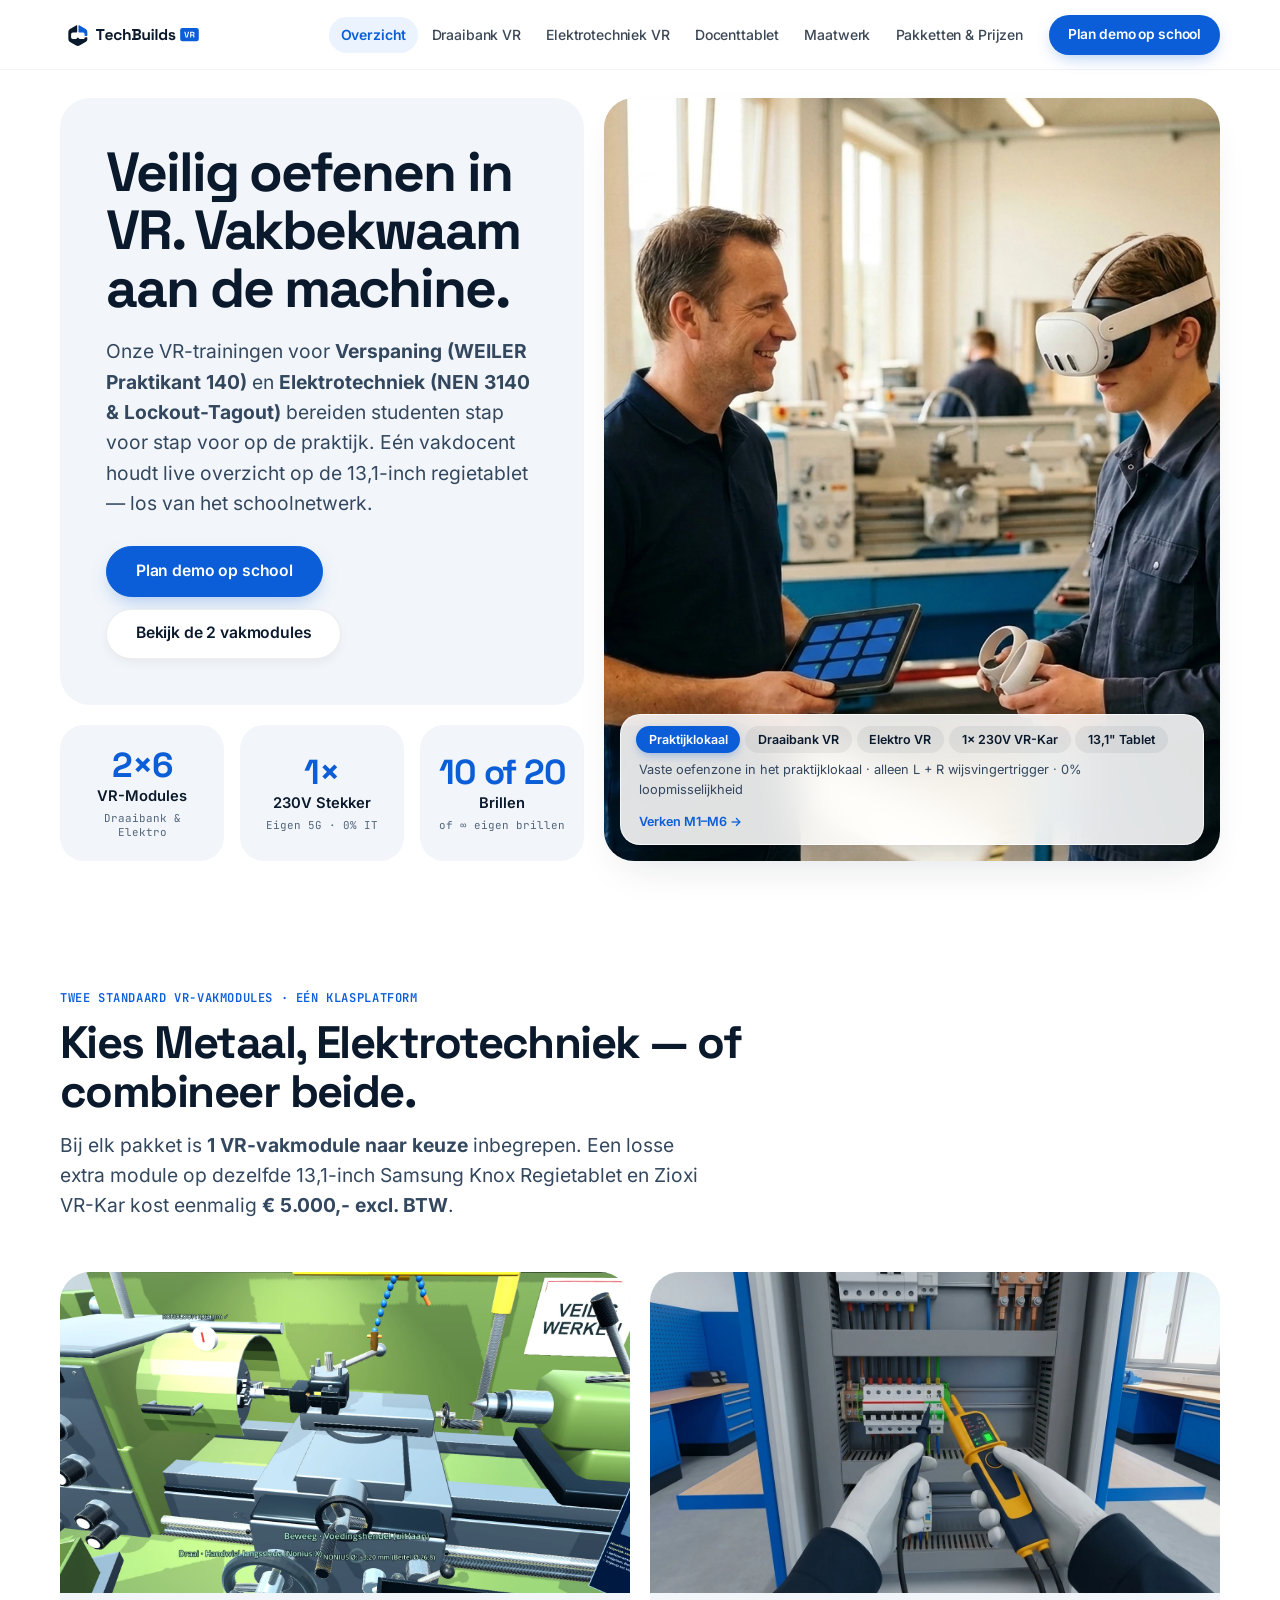
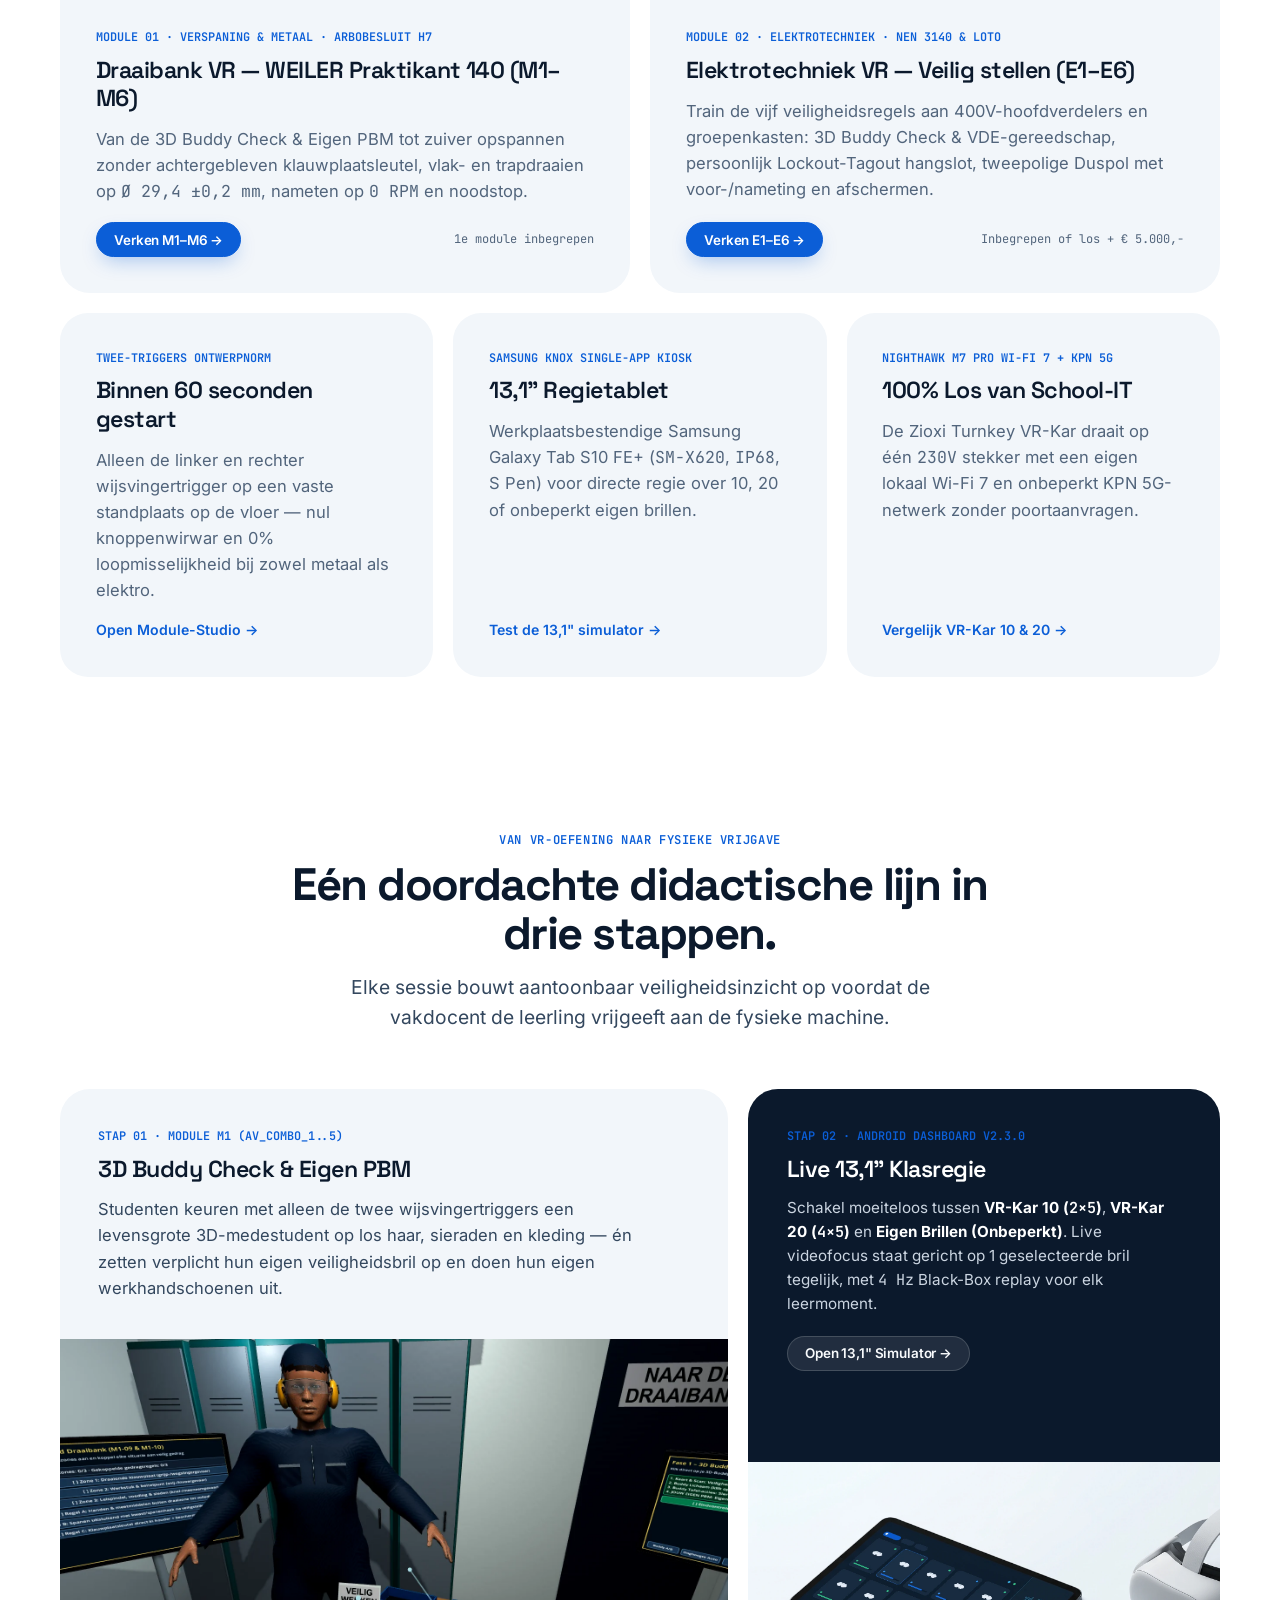
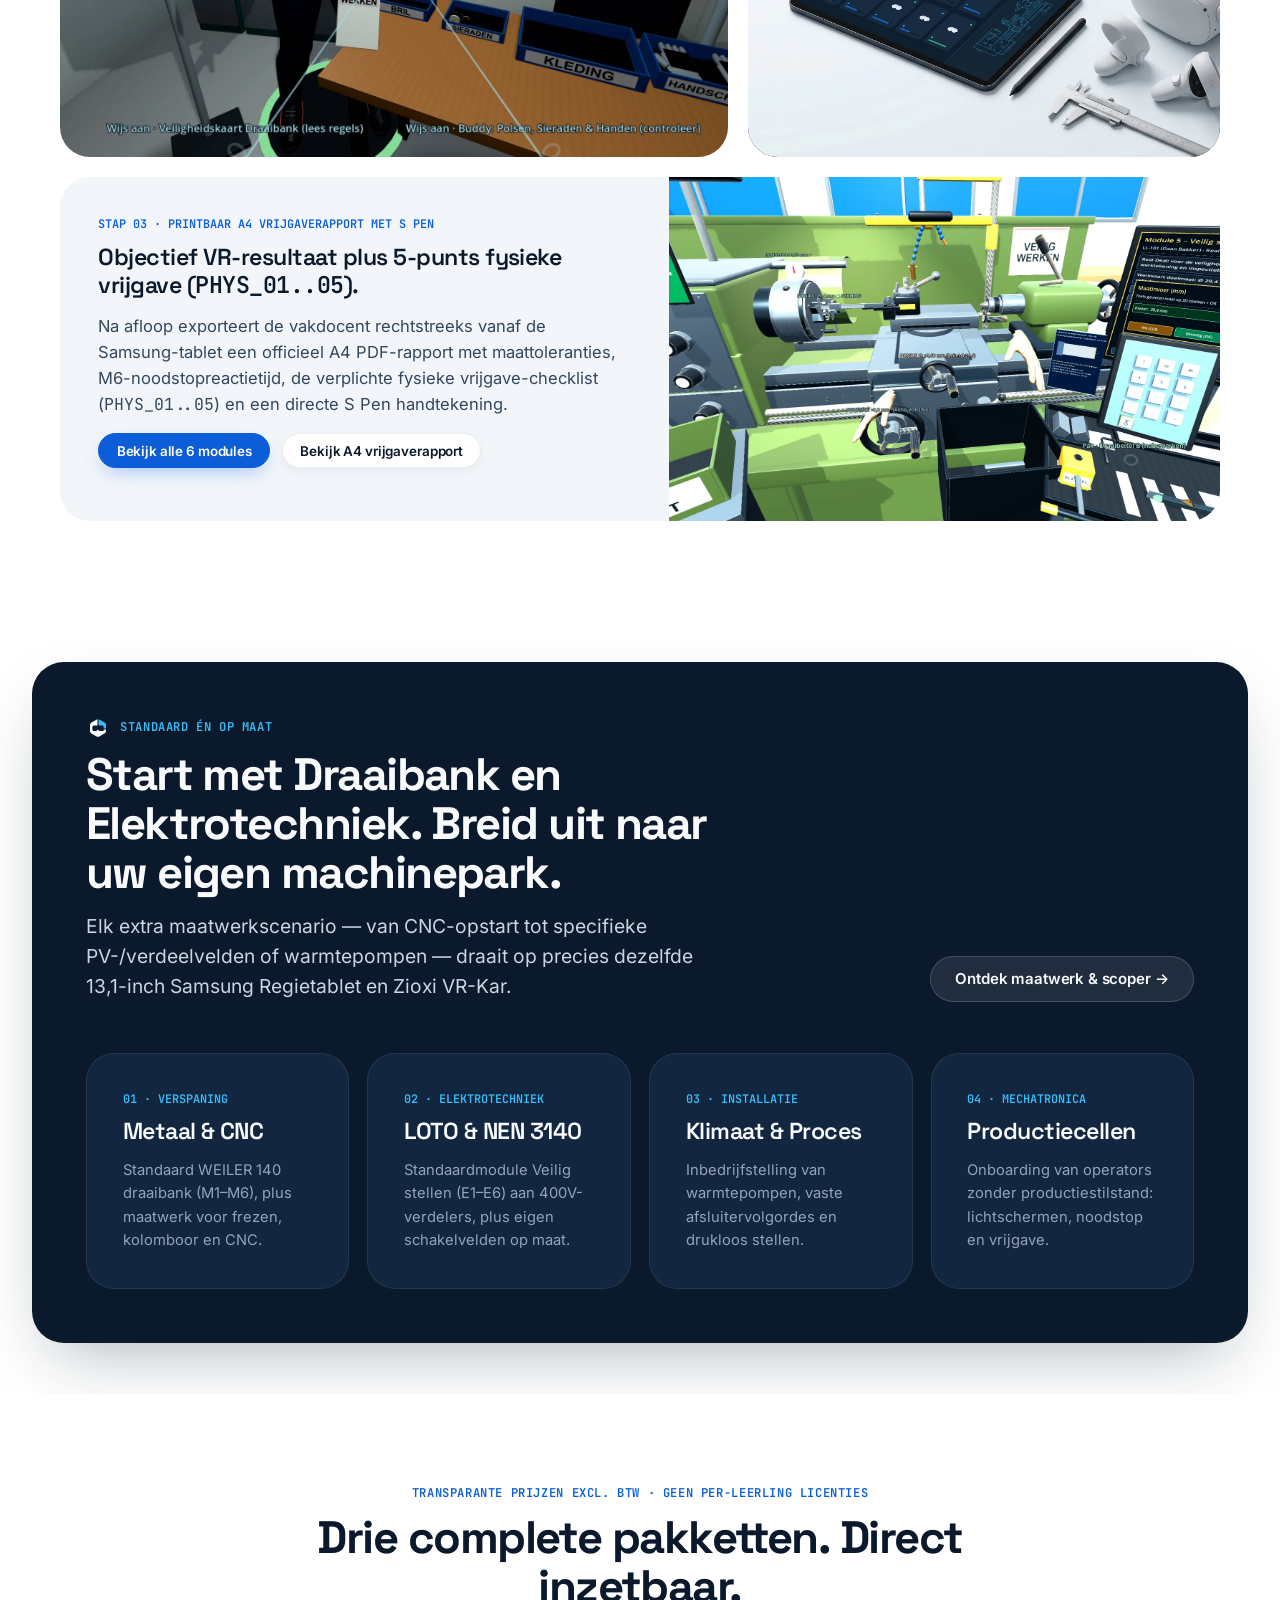
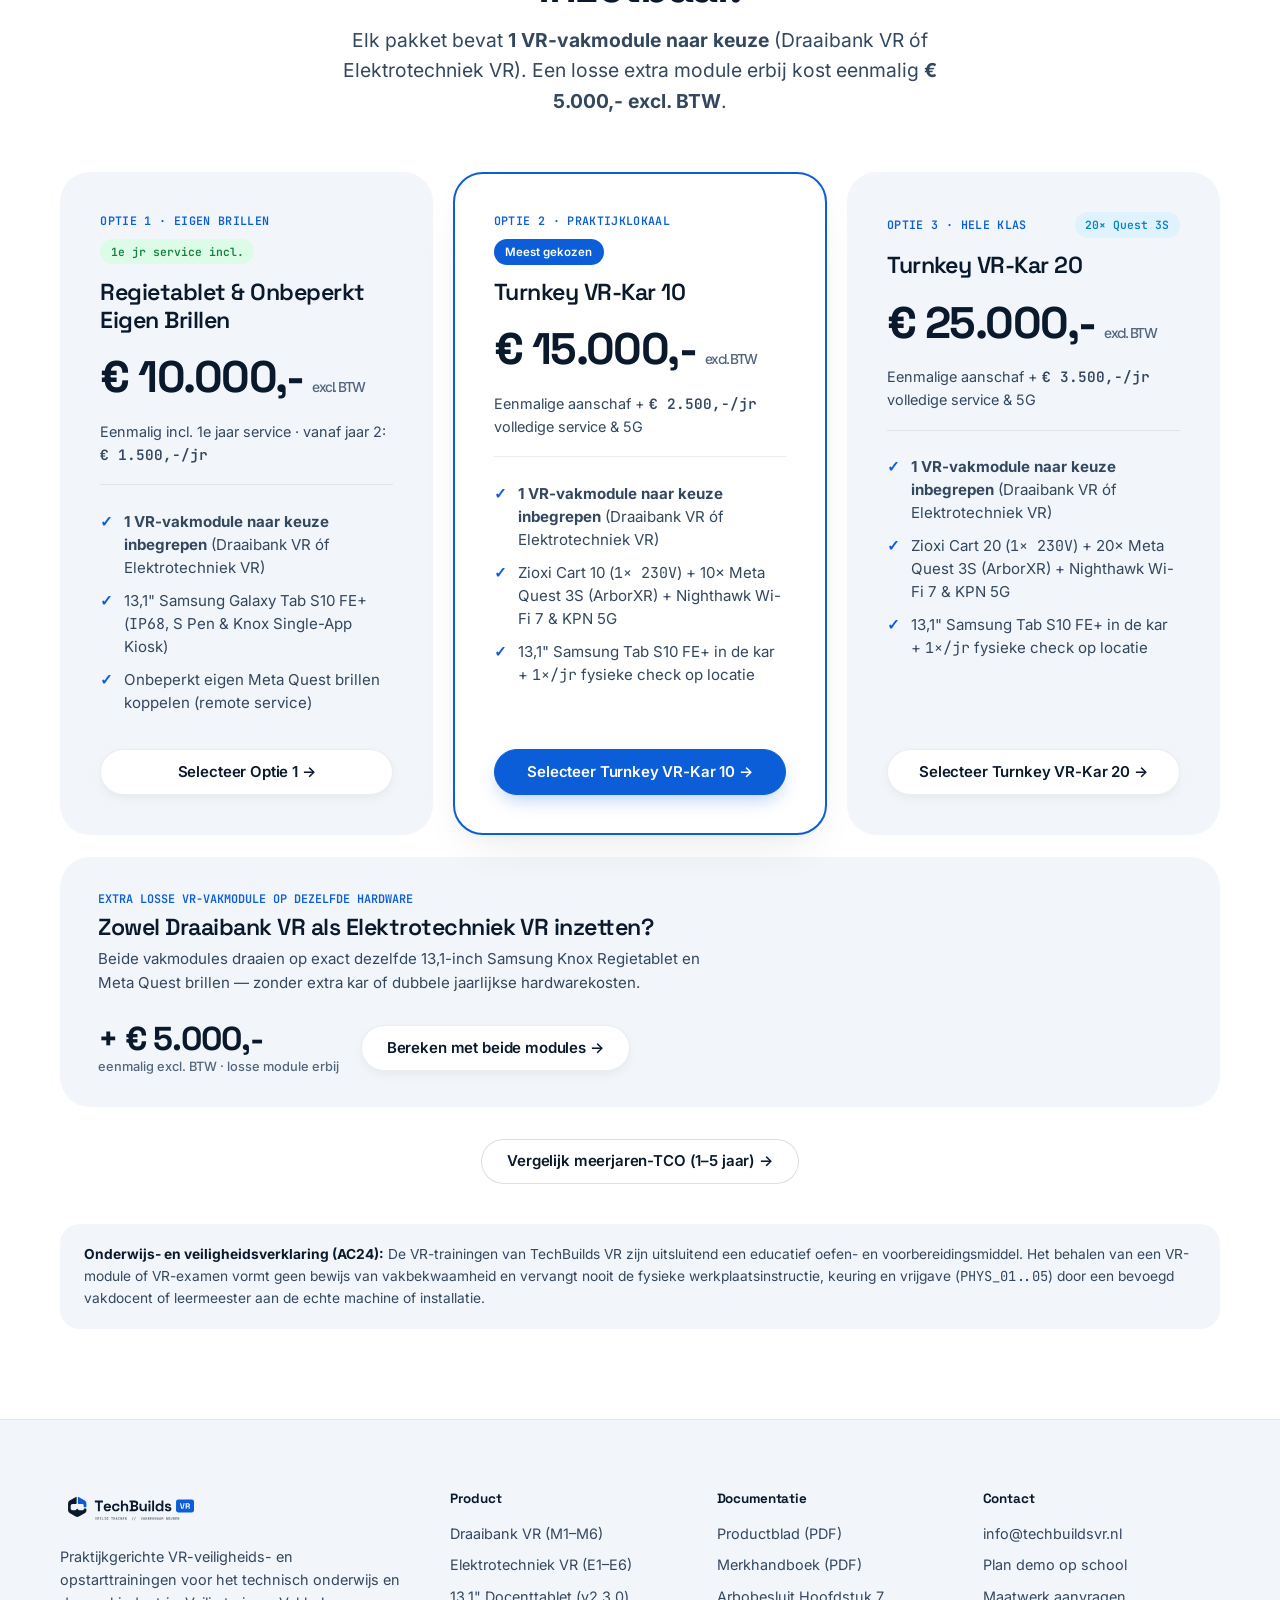
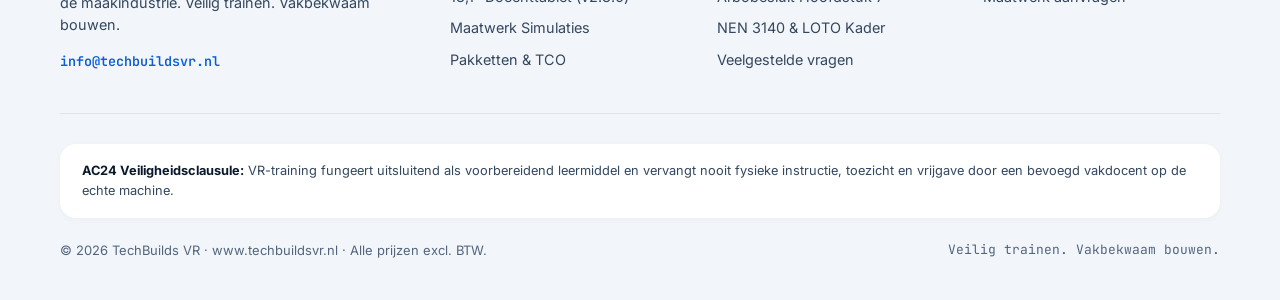
==== index.html @ 4b09a8a4 "Update website naar v2.2: Elektrotechniek VR module (E1-E6) & losse module + € 5.000" ====
<!DOCTYPE html>
<html lang="nl">
<head>
  <meta charset="UTF-8" />
  <meta name="viewport" content="width=device-width, initial-scale=1.0" />
  <title>TechBuilds VR — Veilig trainen. Vakbekwaam bouwen. | VR-Veiligheidstraining &amp; 13,1&quot; Regietablet</title>
  <meta name="description" content="Veilig oefenen in VR. Vakbekwaam aan de machine en de schakelkast. TechBuilds VR levert Draaibank VR (WEILER M1–M6) en Elektrotechniek VR (NEN 3140 &amp; LOTO E1–E6) met 13,1-inch Samsung Knox Regietablet en 5G Zioxi VR-Karren." />
  <meta property="og:title" content="TechBuilds VR — Veilig oefenen in VR. Vakbekwaam aan de machine." />
  <meta property="og:description" content="Draaibank VR (M1–M6) en Elektrotechniek VR (NEN 3140 · E1–E6), live klasregie op een 13,1-inch Samsung Knox tablet en Turnkey 5G Zioxi VR-Karren vanaf € 10.000 excl. BTW." />
  <meta property="og:image" content="assets/img/logo/OpenGraph_Social_Preview_1200x630.png" />
  <meta property="og:type" content="website" />
  <link rel="icon" type="image/svg+xml" href="assets/img/logo/favicon.svg" />
  <link rel="icon" type="image/png" sizes="32x32" href="assets/img/logo/favicon-32x32.png" />
  <link rel="apple-touch-icon" href="assets/img/logo/apple-touch-icon.png" />
  <link rel="stylesheet" href="assets/css/styles.css" />
</head>
<body class="has-mobile-bar">
  <a href="#hoofdinhoud" class="skip-link" id="skipToMain">Direct naar hoofdinhoud</a>

  <!-- Luchtige Witte Sticky Frosted Header (70px · Officieel TechBuilds VR Logo) -->
  <header class="site-header" id="siteHeader">
    <div class="container nav-inner">
      <a href="index.html" class="brand-logo" id="navBrandLogo" aria-label="TechBuilds VR Startpagina">
        <img src="assets/img/logo/TechBuildsVR_Logo_Primary_LightBG.svg" alt="TechBuilds VR" width="145" height="39" />
      </a>

      <div class="nav-right-group">
        <nav class="nav-center" aria-label="Hoofdmenu">
          <ul class="nav-links">
            <li><a href="index.html" class="nav-link" aria-current="page" id="navLinkHome">Overzicht</a></li>
            <li><a href="training-draaibank.html" class="nav-link" id="navLinkTraining">Draaibank VR</a></li>
            <li><a href="training-elektrotechniek.html" class="nav-link" id="navLinkElektro">Elektrotechniek VR</a></li>
            <li><a href="docentapp-tablet.html" class="nav-link" id="navLinkTablet">Docenttablet</a></li>
            <li><a href="maatwerk.html" class="nav-link" id="navLinkMaatwerk">Maatwerk</a></li>
            <li><a href="prijzen-contact.html" class="nav-link" id="navLinkPrijzen">Pakketten &amp; Prijzen</a></li>
          </ul>
        </nav>

        <div class="nav-actions nav-actions-desktop">
          <a href="prijzen-contact.html?onderwerp=demo#aanvraag" class="nav-cta-pill" id="navCtaDemo">Plan demo op school</a>
        </div>

        <button type="button" class="mobile-menu-btn" id="mobileMenuBtn" aria-expanded="false" aria-controls="mobileDrawer" aria-label="Menu openen">
          <svg width="20" height="20" viewBox="0 0 24 24" fill="none" stroke="currentColor" stroke-width="2" aria-hidden="true">
            <path d="M4 8h16M4 16h16" stroke-linecap="round"/>
          </svg>
        </button>
      </div>
    </div>

    <div class="scroll-progress-track" aria-hidden="true">
      <div class="scroll-progress-bar" id="scrollProgressBar"></div>
    </div>

    <div class="mobile-drawer" id="mobileDrawer">
      <div class="container">
        <ul class="mobile-drawer-list">
          <li><a href="index.html" aria-current="page" id="mobLinkHome">Overzicht</a></li>
          <li><a href="training-draaibank.html" id="mobLinkTraining">Draaibank VR (M1–M6)</a></li>
          <li><a href="training-elektrotechniek.html" id="mobLinkElektro">Elektrotechniek VR (E1–E6)</a></li>
          <li><a href="docentapp-tablet.html" id="mobLinkTablet">13,1&quot; Docenttablet</a></li>
          <li><a href="maatwerk.html" id="mobLinkMaatwerk">Maatwerk</a></li>
          <li><a href="prijzen-contact.html" id="mobLinkPrijzen">Pakketten &amp; Prijzen</a></li>
        </ul>
        <a href="prijzen-contact.html?onderwerp=demo#aanvraag" class="btn btn-primary" id="mobCtaDemo" style="width:100%;">Plan demo op school</a>
      </div>
    </div>
  </header>

  <main id="hoofdinhoud">
    <!-- VISUAL 5 — Asymmetrische 2-Koloms Bento-Tegel Hero (Exact uitgelijnd & interactief) -->
    <section class="hero-bento" aria-label="Introductie TechBuilds VR">
      <div class="container hero-bento-grid">
        <!-- Linker kolom: Grote Tekst-Tegel + Rij van 3 Gelijke Kerncijfer-Tegels -->
        <div class="hero-bento-left">
          <div class="bento-statement-tile">
            <h1 class="h1-bento">Veilig oefenen in VR. Vakbekwaam aan de machine.</h1>
            <p class="lead">
              Onze VR-trainingen voor <strong>Verspaning (WEILER Praktikant 140)</strong> en <strong>Elektrotechniek (NEN 3140 &amp; Lockout-Tagout)</strong> bereiden studenten stap voor stap voor op de praktijk. Eén vakdocent houdt live overzicht op de 13,1-inch regietablet — los van het schoolnetwerk.
            </p>
            <div class="btn-group">
              <a href="prijzen-contact.html?onderwerp=demo#aanvraag" class="btn btn-primary btn-lg" id="heroBtnDemo">Plan demo op school</a>
              <a href="#vakmodules" class="btn btn-white btn-lg" id="heroBtnPackages">Bekijk de 2 vakmodules</a>
            </div>
          </div>

          <div class="hero-metrics-row" role="group" aria-label="Klikbare kerncijfers">
            <button type="button" class="bento-metric-tile" data-hero-scene="elektro" aria-pressed="false" id="heroTileModules">
              <span class="metric-num">2×6</span>
              <span class="metric-label">VR-Modules</span>
              <span class="metric-sub">Draaibank &amp; Elektro</span>
            </button>

            <button type="button" class="bento-metric-tile" data-hero-scene="kar" aria-pressed="false" id="heroTileKar">
              <span class="metric-num">1×</span>
              <span class="metric-label">230V Stekker</span>
              <span class="metric-sub">Eigen 5G · 0% IT</span>
            </button>

            <button type="button" class="bento-metric-tile" data-hero-scene="tablet" aria-pressed="false" id="heroTileTablet">
              <span class="metric-num">10 of 20</span>
              <span class="metric-label">Brillen</span>
              <span class="metric-sub">of ∞ eigen brillen</span>
            </button>
          </div>
        </div>

        <!-- Rechter kolom: Grote Afgeronde Praktijkfoto-Tegel + Zwevend Frosted Controlepaneel -->
        <div class="hero-photo-tile">
          <img id="heroStageImg" class="hero-photo-img" src="assets/img/brand/hero_techbuilds_vr_werkplaats.webp" alt="MBO-praktijklokaal waar een student veilig oefent met een Meta Quest 3S bij de draaibank en de vakdocent meekijkt op de 13,1-inch regietablet" width="1376" height="768" />

          <div class="hero-frosted-dock" aria-label="Wissel praktijkweergave">
            <div class="hero-dock-pills" role="tablist">
              <button type="button" class="hero-dock-pill is-active" role="tab" aria-selected="true" data-hero-scene="praktijklokaal" id="heroDockTab0">Praktijklokaal</button>
              <button type="button" class="hero-dock-pill" role="tab" aria-selected="false" data-hero-scene="modules" id="heroDockTab1">Draaibank VR</button>
              <button type="button" class="hero-dock-pill" role="tab" aria-selected="false" data-hero-scene="elektro" id="heroDockTabElektro">Elektro VR</button>
              <button type="button" class="hero-dock-pill" role="tab" aria-selected="false" data-hero-scene="kar" id="heroDockTab2">1× 230V VR-Kar</button>
              <button type="button" class="hero-dock-pill" role="tab" aria-selected="false" data-hero-scene="tablet" id="heroDockTab3">13,1&quot; Tablet</button>
            </div>
            <div class="hero-dock-caption-row">
              <span id="heroSceneCaption">Vaste oefenzone in het praktijklokaal · alleen L + R wijsvingertrigger · 0% loopmisselijkheid</span>
              <a href="training-draaibank.html" class="hero-dock-link" id="heroSceneLink">Verken M1–M6 →</a>
            </div>
          </div>
        </div>
      </div>
    </section>

    <!-- Twee Standaard VR-Vakmodules op Dezelfde 13,1" Regietablet -->
    <section class="section section-tight section-surface" id="vakmodules" aria-label="Twee standaard VR-vakmodules">
      <div class="container">
        <div class="section-intro reveal-item">
          <span class="section-kicker">Twee standaard VR-vakmodules · Eén klasplatform</span>
          <h2 class="h2-section">Kies Metaal, Elektrotechniek — of combineer beide.</h2>
          <p class="lead">
            Bij elk pakket is <strong>1 VR-vakmodule naar keuze</strong> inbegrepen. Een losse extra module op dezelfde 13,1-inch Samsung Knox Regietablet en Zioxi VR-Kar kost eenmalig <strong>€ 5.000,- excl. BTW</strong>.
          </p>
        </div>

        <div class="grid-2" style="margin-bottom:20px;">
          <article class="module-showcase-card reveal-item">
            <div class="module-showcase-media">
              <img src="assets/img/weiler/weiler_03_vr_trapdraaien_werktekening.webp" alt="Draaibank VR op de WEILER Praktikant 140 met gesloten klauwplaatkap en 2D-werktekening" width="1600" height="960" loading="lazy" />
            </div>
            <div class="module-showcase-body">
              <span class="card-step">MODULE 01 · VERSPANING &amp; METAAL · ARBOBESLUIT H7</span>
              <h3 class="h3-card">Draaibank VR — WEILER Praktikant 140 (M1–M6)</h3>
              <p class="muted" style="margin:0;">
                Van de 3D Buddy Check &amp; Eigen PBM tot zuiver opspannen zonder achtergebleven klauwplaatsleutel, vlak- en trapdraaien op <span class="mono">Ø 29,4 ±0,2 mm</span>, nameten op <span class="mono">0 RPM</span> en noodstop.
              </p>
              <div class="module-showcase-footer">
                <a href="training-draaibank.html" class="btn btn-primary btn-sm" id="homeCardDraaibankBtn">Verken M1–M6 →</a>
                <span class="mono muted" style="font-size:0.75rem;">1e module inbegrepen</span>
              </div>
            </div>
          </article>

          <article class="module-showcase-card reveal-item">
            <div class="module-showcase-media">
              <img src="assets/img/elektro/elektro_02_tweepolig_meten.webp" alt="Elektrotechniek VR tweepolig spanningsloosheid aantonen met Duspol op 400V-verdeler" width="1376" height="768" loading="lazy" />
            </div>
            <div class="module-showcase-body">
              <span class="card-step">MODULE 02 · ELEKTROTECHNIEK · NEN 3140 &amp; LOTO</span>
              <h3 class="h3-card">Elektrotechniek VR — Veilig stellen (E1–E6)</h3>
              <p class="muted" style="margin:0;">
                Train de vijf veiligheidsregels aan 400V-hoofdverdelers en groepenkasten: 3D Buddy Check &amp; VDE-gereedschap, persoonlijk Lockout-Tagout hangslot, tweepolige Duspol met voor-/nameting en afschermen.
              </p>
              <div class="module-showcase-footer">
                <a href="training-elektrotechniek.html" class="btn btn-primary btn-sm" id="homeCardElektroBtn">Verken E1–E6 →</a>
                <span class="mono muted" style="font-size:0.75rem;">Inbegrepen of los + € 5.000,-</span>
              </div>
            </div>
          </article>
        </div>

        <div class="grid-3">
          <article class="bento-tile reveal-item">
            <span class="card-step">TWEE-TRIGGERS ONTWERPNORM</span>
            <h3 class="h3-card">Binnen 60 seconden gestart</h3>
            <p class="muted" style="margin:0 0 1rem 0;">
              Alleen de linker en rechter wijsvingertrigger op een vaste standplaats op de vloer — nul knoppenwirwar en 0% loopmisselijkheid bij zowel metaal als elektro.
            </p>
            <a href="training-elektrotechniek.html#module-studio" style="margin-top:auto;font-size:0.88rem;font-weight:600;" id="pillarLinkModules">Open Module-Studio →</a>
          </article>

          <article class="bento-tile reveal-item">
            <span class="card-step">SAMSUNG KNOX SINGLE-APP KIOSK</span>
            <h3 class="h3-card">13,1&quot; Regietablet</h3>
            <p class="muted" style="margin:0 0 1rem 0;">
              Werkplaatsbestendige Samsung Galaxy Tab S10 FE+ (<span class="mono">SM-X620</span>, <span class="mono">IP68</span>, S Pen) voor directe regie over 10, 20 of onbeperkt eigen brillen.
            </p>
            <a href="docentapp-tablet.html" style="margin-top:auto;font-size:0.88rem;font-weight:600;" id="pillarLinkTablet">Test de 13,1&quot; simulator →</a>
          </article>

          <article class="bento-tile reveal-item">
            <span class="card-step">NIGHTHAWK M7 PRO WI-FI 7 + KPN 5G</span>
            <h3 class="h3-card">100% Los van School-IT</h3>
            <p class="muted" style="margin:0 0 1rem 0;">
              De Zioxi Turnkey VR-Kar draait op één <span class="mono">230V</span> stekker met een eigen lokaal Wi-Fi 7 en onbeperkt KPN 5G-netwerk zonder poortaanvragen.
            </p>
            <a href="prijzen-contact.html#pakket-keuze" style="margin-top:auto;font-size:0.88rem;font-weight:600;" id="pillarLinkKar">Vergelijk VR-Kar 10 &amp; 20 →</a>
          </article>
        </div>
      </div>
    </section>

    <!-- Bento Workflow Showcase (Zachte #F2F6FA & #0B192C Tegels op #FFFFFF) -->
    <section class="section section-surface" id="workflow">
      <div class="container">
        <div class="section-intro-center reveal-item">
          <span class="section-kicker">Van VR-oefening naar fysieke vrijgave</span>
          <h2 class="h2-section">Eén doordachte didactische lijn in drie stappen.</h2>
          <p class="lead">
            Elke sessie bouwt aantoonbaar veiligheidsinzicht op voordat de vakdocent de leerling vrijgeeft aan de fysieke machine.
          </p>
        </div>

        <div class="bento-workflow">
          <!-- Stap 1 -->
          <article class="bento-card bento-span-7 reveal-item">
            <div class="bento-card-body">
              <span class="card-step">STAP 01 · MODULE M1 (AV_COMBO_1..5)</span>
              <h3 class="h3-card">3D Buddy Check &amp; Eigen PBM</h3>
              <p class="body-copy" style="margin-bottom:0;">
                Studenten keuren met alleen de twee wijsvingertriggers een levensgrote 3D-medestudent op los haar, sieraden en kleding — én zetten verplicht hun eigen veiligheidsbril op en doen hun eigen werkhandschoenen uit.
              </p>
            </div>
            <div class="bento-card-media">
              <img src="assets/img/weiler/weiler_00b_buddy_check_compleet.webp" alt="Module M1 3D Buddy Check & Eigen PBM in VR" width="1600" height="960" loading="lazy" />
            </div>
          </article>

          <!-- Stap 2 -->
          <article class="bento-card bento-card-dark bento-span-5 reveal-item">
            <div class="bento-card-body">
              <span class="card-step">STAP 02 · ANDROID DASHBOARD V2.3.0</span>
              <h3 class="h3-card">Live 13,1&quot; Klasregie</h3>
              <p style="color:#CBD5E1;font-size:0.95rem;margin:0 0 1.2rem 0;">
                Schakel moeiteloos tussen <strong style="color:#FFFFFF;">VR-Kar 10 (<span class="mono">2×5</span>)</strong>, <strong style="color:#FFFFFF;">VR-Kar 20 (<span class="mono">4×5</span>)</strong> en <strong style="color:#FFFFFF;">Eigen Brillen (Onbeperkt)</strong>. Live videofocus staat gericht op 1 geselecteerde bril tegelijk, met <span class="mono">4 Hz</span> Black-Box replay voor elk leermoment.
              </p>
              <a href="docentapp-tablet.html#live-simulator" class="btn btn-dark-pill btn-sm" id="homeBentoBtnSim">Open 13,1&quot; Simulator →</a>
            </div>
            <div class="bento-card-media">
              <img src="assets/img/brand/pakket_regietablet_vr_set.webp" alt="13,1-inch Samsung Galaxy Tab S10 FE+ regietablet met 2×5 klaslokaaldashboard" width="1200" height="896" loading="lazy" />
            </div>
          </article>

          <!-- Stap 3 -->
          <article class="bento-card bento-span-12 reveal-item">
            <div class="bento-wide-split">
              <div class="bento-card-body">
                <span class="card-step">STAP 03 · PRINTBAAR A4 VRIJGAVERAPPORT MET S PEN</span>
                <h3 class="h3-card" style="font-size:clamp(1.35rem,1.15rem+0.65vw,1.72rem);">Objectief VR-resultaat plus 5-punts fysieke vrijgave (<span class="mono">PHYS_01..05</span>).</h3>
                <p class="body-copy">
                  Na afloop exporteert de vakdocent rechtstreeks vanaf de Samsung-tablet een officieel A4 PDF-rapport met maattoleranties, M6-noodstopreactietijd, de verplichte fysieke vrijgave-checklist (<span class="mono">PHYS_01..05</span>) en een directe S Pen handtekening.
                </p>
                <div class="btn-group">
                  <a href="training-draaibank.html#module-studio" class="btn btn-primary btn-sm" id="homeBtnCurriculum">Bekijk alle 6 modules</a>
                  <a href="docentapp-tablet.html?rapport=open#live-simulator" class="btn btn-white btn-sm" id="homeBtnReportPreview">Bekijk A4 vrijgaverapport</a>
                </div>
              </div>
              <div class="bento-card-media" style="height:100%;">
                <img src="assets/img/weiler/weiler_04_vr_schuifmaat_nameten.webp" alt="3D-schuifmaat nameten op 0 RPM in Module M5" width="1600" height="960" loading="lazy" style="height:100%;" />
              </div>
            </div>
          </article>
        </div>
      </div>
    </section>

    <!-- Afgerond Deep Steel Navy (#0B192C) Pro-Tegel Podium: Uitbreidbaar naar Maatwerk -->
    <section class="pro-podium-wrap" aria-label="Maatwerk uitbreidbaarheid">
      <div class="container-wide">
        <div class="pro-podium theme-dark reveal-item">
          <div class="section-header-row">
            <div style="max-width:680px;">
              <div style="display:flex;align-items:center;gap:0.65rem;margin-bottom:0.65rem;">
                <img src="assets/img/logo/TechBuildsVR_Icon_Symbol_DarkBG.svg" alt="" width="24" height="24" aria-hidden="true" />
                <span class="section-kicker" style="margin:0;">Standaard én op maat</span>
              </div>
              <h2 class="h2-section">Start met Draaibank en Elektrotechniek. Breid uit naar uw eigen machinepark.</h2>
              <p class="lead">
                Elk extra maatwerkscenario — van CNC-opstart tot specifieke PV-/verdeelvelden of warmtepompen — draait op precies dezelfde 13,1-inch Samsung Regietablet en Zioxi VR-Kar.
              </p>
            </div>
            <a href="maatwerk.html" class="btn btn-dark-pill" id="homeBtnMaatwerk">Ontdek maatwerk &amp; scoper →</a>
          </div>

          <div class="grid-4">
            <article class="apple-card">
              <span class="card-step">01 · VERSPANING</span>
              <h3 class="h3-card">Metaal &amp; CNC</h3>
              <p style="color:#94A3B8;font-size:0.92rem;margin:0;">Standaard WEILER 140 draaibank (M1–M6), plus maatwerk voor frezen, kolomboor en CNC.</p>
            </article>
            <article class="apple-card">
              <span class="card-step">02 · ELEKTROTECHNIEK</span>
              <h3 class="h3-card">LOTO &amp; NEN 3140</h3>
              <p style="color:#94A3B8;font-size:0.92rem;margin:0;">Standaardmodule Veilig stellen (E1–E6) aan 400V-verdelers, plus eigen schakelvelden op maat.</p>
            </article>
            <article class="apple-card">
              <span class="card-step">03 · INSTALLATIE</span>
              <h3 class="h3-card">Klimaat &amp; Proces</h3>
              <p style="color:#94A3B8;font-size:0.92rem;margin:0;">Inbedrijfstelling van warmtepompen, vaste afsluitervolgordes en drukloos stellen.</p>
            </article>
            <article class="apple-card">
              <span class="card-step">04 · MECHATRONICA</span>
              <h3 class="h3-card">Productiecellen</h3>
              <p style="color:#94A3B8;font-size:0.92rem;margin:0;">Onboarding van operators zonder productiestilstand: lichtschermen, noodstop en vrijgave.</p>
            </article>
          </div>
        </div>
      </div>
    </section>

    <!-- Helder 3-Pakketten Bento-Overzicht (?optie=1|2|3) + Losse Module (€ 5.000,-) + AC24 -->
    <section class="section section-surface" id="pakketten">
      <div class="container">
        <div class="section-intro-center reveal-item">
          <span class="section-kicker">Transparante prijzen excl. BTW · Geen per-leerling licenties</span>
          <h2 class="h2-section">Drie complete pakketten. Direct inzetbaar.</h2>
          <p class="lead">
            Elk pakket bevat <strong>1 VR-vakmodule naar keuze</strong> (Draaibank VR óf Elektrotechniek VR). Een losse extra module erbij kost eenmalig <strong>€ 5.000,- excl. BTW</strong>.
          </p>
        </div>

        <div class="grid-3">
          <!-- Optie 1 -->
          <article class="price-card reveal-item">
            <div class="price-tier-kicker">
              <span class="tier-tag">Optie 1 · Eigen brillen</span>
              <span class="status-badge status-safe">1e jr service incl.</span>
            </div>
            <h3 class="h3-card">Regietablet &amp; Onbeperkt Eigen Brillen</h3>
            <div class="price-figure">€ 10.000,- <span class="price-vat">excl. BTW</span></div>
            <p class="price-annual">Eenmalig incl. 1e jaar service · vanaf jaar 2: <strong class="mono">€ 1.500,-/jr</strong></p>
            <ul class="check-list" style="font-size:0.91rem;">
              <li><strong>1 VR-vakmodule naar keuze inbegrepen</strong> (Draaibank VR óf Elektrotechniek VR)</li>
              <li>13,1&quot; Samsung Galaxy Tab S10 FE+ (<span class="mono">IP68</span>, S Pen &amp; Knox Single-App Kiosk)</li>
              <li>Onbeperkt eigen Meta Quest brillen koppelen (remote service)</li>
            </ul>
            <div style="margin-top:auto;padding-top:1.15rem;">
              <a href="prijzen-contact.html?optie=1#pakketCalculator" class="btn btn-white" id="homePkg1Btn" style="width:100%;">Selecteer Optie 1 →</a>
            </div>
          </article>

          <!-- Optie 2 (Meest gekozen) -->
          <article class="price-card price-card-featured reveal-item">
            <div class="price-tier-kicker">
              <span class="tier-tag">Optie 2 · Praktijklokaal</span>
              <span class="featured-pill">Meest gekozen</span>
            </div>
            <h3 class="h3-card">Turnkey VR-Kar 10</h3>
            <div class="price-figure">€ 15.000,- <span class="price-vat">excl. BTW</span></div>
            <p class="price-annual">Eenmalige aanschaf + <strong class="mono">€ 2.500,-/jr</strong> volledige service &amp; 5G</p>
            <ul class="check-list" style="font-size:0.91rem;">
              <li><strong>1 VR-vakmodule naar keuze inbegrepen</strong> (Draaibank VR óf Elektrotechniek VR)</li>
              <li>Zioxi Cart 10 (<span class="mono">1× 230V</span>) + 10× Meta Quest 3S (ArborXR) + Nighthawk Wi-Fi 7 &amp; KPN 5G</li>
              <li>13,1&quot; Samsung Tab S10 FE+ in de kar + <span class="mono">1×/jr</span> fysieke check op locatie</li>
            </ul>
            <div style="margin-top:auto;padding-top:1.15rem;">
              <a href="prijzen-contact.html?optie=2#pakketCalculator" class="btn btn-primary" id="homePkg2Btn" style="width:100%;">Selecteer Turnkey VR-Kar 10 →</a>
            </div>
          </article>

          <!-- Optie 3 -->
          <article class="price-card reveal-item">
            <div class="price-tier-kicker">
              <span class="tier-tag">Optie 3 · Hele klas</span>
              <span class="status-badge status-info">20× Quest 3S</span>
            </div>
            <h3 class="h3-card">Turnkey VR-Kar 20</h3>
            <div class="price-figure">€ 25.000,- <span class="price-vat">excl. BTW</span></div>
            <p class="price-annual">Eenmalige aanschaf + <strong class="mono">€ 3.500,-/jr</strong> volledige service &amp; 5G</p>
            <ul class="check-list" style="font-size:0.91rem;">
              <li><strong>1 VR-vakmodule naar keuze inbegrepen</strong> (Draaibank VR óf Elektrotechniek VR)</li>
              <li>Zioxi Cart 20 (<span class="mono">1× 230V</span>) + 20× Meta Quest 3S (ArborXR) + Nighthawk Wi-Fi 7 &amp; KPN 5G</li>
              <li>13,1&quot; Samsung Tab S10 FE+ in de kar + <span class="mono">1×/jr</span> fysieke check op locatie</li>
            </ul>
            <div style="margin-top:auto;padding-top:1.15rem;">
              <a href="prijzen-contact.html?optie=3#pakketCalculator" class="btn btn-white" id="homePkg3Btn" style="width:100%;">Selecteer Turnkey VR-Kar 20 →</a>
            </div>
          </article>
        </div>

        <!-- Losse extra module (+ € 5.000,-) Bento Callout -->
        <div class="addon-module-tile reveal-item">
          <div class="addon-module-copy">
            <span class="card-step" style="margin-bottom:0.25rem;">EXTRA LOSSE VR-VAKMODULE OP DEZELFDE HARDWARE</span>
            <h3 class="h3-card" style="margin-bottom:0.25rem;">Zowel Draaibank VR als Elektrotechniek VR inzetten?</h3>
            <p>
              Beide vakmodules draaien op exact dezelfde 13,1-inch Samsung Knox Regietablet en Meta Quest brillen — zonder extra kar of dubbele jaarlijkse hardwarekosten.
            </p>
          </div>
          <div class="addon-module-price-group">
            <div class="addon-module-price">
              + € 5.000,-
              <span>eenmalig excl. BTW · losse module erbij</span>
            </div>
            <a href="prijzen-contact.html?module=beide#pakketCalculator" class="btn btn-white" id="homeBtnComboModules">Bereken met beide modules →</a>
          </div>
        </div>

        <div style="text-align:center;margin:2rem 0 2.5rem;">
          <a href="prijzen-contact.html#pakketCalculator" class="btn btn-outline" id="homeBtnTco">Vergelijk meerjaren-TCO (1–5 jaar) →</a>
        </div>

        <div class="ac24-notice">
          <strong>Onderwijs- en veiligheidsverklaring (AC24):</strong> De VR-trainingen van TechBuilds VR zijn uitsluitend een educatief oefen- en voorbereidingsmiddel. Het behalen van een VR-module of VR-examen vormt geen bewijs van vakbekwaamheid en vervangt nooit de fysieke werkplaatsinstructie, keuring en vrijgave (<span class="mono">PHYS_01..05</span>) door een bevoegd vakdocent of leermeester aan de echte machine of installatie.
        </div>
      </div>
    </section>
  </main>

  <!-- Lichte Blueprint Paper Footer (#F2F6FA) met Officieel TechBuilds VR Tagline-Logo -->
  <footer class="site-footer">
    <div class="container">
      <div class="footer-grid">
        <div>
          <img src="assets/img/logo/TechBuildsVR_Logo_With_Tagline.svg" alt="TechBuilds VR — Veilig trainen. Vakbekwaam bouwen." class="footer-logo" width="140" height="42" />
          <p style="margin:0 0 0.65rem 0;font-size:0.9rem;color:var(--tb-text-secondary);max-width:40ch;">
            Praktijkgerichte VR-veiligheids- en opstarttrainingen voor het technisch onderwijs en de maakindustrie. Veilig trainen. Vakbekwaam bouwen.
          </p>
          <a href="mailto:info@techbuildsvr.nl" class="mono" style="font-size:0.84rem;font-weight:600;color:var(--tb-cobalt);" id="footerMailLink">info@techbuildsvr.nl</a>
        </div>

        <div>
          <h3 class="footer-heading">Product</h3>
          <ul class="footer-links">
            <li><a href="training-draaibank.html">Draaibank VR (M1–M6)</a></li>
            <li><a href="training-elektrotechniek.html">Elektrotechniek VR (E1–E6)</a></li>
            <li><a href="docentapp-tablet.html">13,1&quot; Docenttablet (v2.3.0)</a></li>
            <li><a href="maatwerk.html">Maatwerk Simulaties</a></li>
            <li><a href="prijzen-contact.html">Pakketten &amp; TCO</a></li>
          </ul>
        </div>

        <div>
          <h3 class="footer-heading">Documentatie</h3>
          <ul class="footer-links">
            <li><a href="assets/docs/Productblad_TechBuilds_VR_v1.1.pdf" target="_blank" rel="noopener">Productblad (PDF)</a></li>
            <li><a href="assets/docs/Merkhandboek_TechBuilds_VR_v1.1.pdf" target="_blank" rel="noopener">Merkhandboek (PDF)</a></li>
            <li><a href="training-draaibank.html#arbokader">Arbobesluit Hoofdstuk 7</a></li>
            <li><a href="training-elektrotechniek.html#nenkader">NEN 3140 &amp; LOTO Kader</a></li>
            <li><a href="prijzen-contact.html#faq">Veelgestelde vragen</a></li>
          </ul>
        </div>

        <div>
          <h3 class="footer-heading">Contact</h3>
          <ul class="footer-links">
            <li><a href="mailto:info@techbuildsvr.nl">info@techbuildsvr.nl</a></li>
            <li><a href="prijzen-contact.html?onderwerp=demo#aanvraag">Plan demo op school</a></li>
            <li><a href="prijzen-contact.html?onderwerp=maatwerk#aanvraag">Maatwerk aanvragen</a></li>
          </ul>
        </div>
      </div>

      <div class="footer-ac24">
        <strong>AC24 Veiligheidsclausule:</strong> VR-training fungeert uitsluitend als voorbereidend leermiddel en vervangt nooit fysieke instructie, toezicht en vrijgave door een bevoegd vakdocent op de echte machine.
      </div>

      <div class="footer-bottom">
        <span>© 2026 TechBuilds VR · www.techbuildsvr.nl · Alle prijzen excl. BTW.</span>
        <span class="mono">Veilig trainen. Vakbekwaam bouwen.</span>
      </div>
    </div>
  </footer>

  <!-- Mobiele Duimvriendelijke Snel-CTA (< 900px) -->
  <div class="mobile-sticky-bar no-print" id="mobileStickyBar">
    <div class="mobile-sticky-copy">
      TechBuilds VR
      <span>3 pakketten vanaf € 10.000 excl. BTW</span>
    </div>
    <a href="prijzen-contact.html?onderwerp=demo#aanvraag" class="btn btn-primary btn-sm" id="mobileStickyDemoBtn">Plan demo</a>
  </div>

  <button type="button" class="back-to-top-btn no-print" id="backToTopBtn" aria-label="Terug naar boven">↑</button>

  <script src="assets/js/main.js"></script>
</body>
</html>
---- assets/css/styles.css ----
/**
 * TechBuilds VR — Hoofdstijlblad Website (v2.2 — Visual 5 Bento Tiles × Engineering Blue · Draaibank & Elektrotechniek VR)
 * "Veilig trainen. Vakbekwaam bouwen."
 * 100% Vanilla CSS · Pure Surface (#FFFFFF), Blueprint Paper Tegels (#F2F6FA), Deep Steel Navy (#0B192C) & Cobalt (#0B5ED7)
 */

@import './techbuilds-tokens.css';

*, *::before, *::after {
  box-sizing: border-box;
}

html {
  scroll-behavior: smooth;
  -webkit-text-size-adjust: 100%;
}

body {
  margin: 0;
  font-family: var(--tb-font-body);
  font-size: var(--tb-text-base);
  line-height: 1.58;
  color: var(--tb-text);
  background-color: var(--tb-pure-surface);
  -webkit-font-smoothing: antialiased;
  -moz-osx-font-smoothing: grayscale;
  overflow-x: hidden;
}

@media (max-width: 900px) {
  body.has-mobile-bar {
    padding-bottom: 76px;
  }
}

img, svg, canvas {
  display: block;
  max-width: 100%;
}

img {
  height: auto;
}

a {
  color: var(--tb-cobalt);
  text-decoration: none;
  transition: color var(--tb-duration-fast) var(--tb-ease), opacity var(--tb-duration-fast) var(--tb-ease);
}

a:hover {
  color: var(--tb-cobalt-strong);
}

.theme-dark a {
  color: var(--tb-precision-sky);
}

.theme-dark a:hover {
  color: #7DD3FC;
}

:focus-visible {
  outline: none;
  box-shadow: var(--tb-focus-ring);
  border-radius: 10px;
}

/* Toegankelijke skip-link */
.skip-link {
  position: absolute;
  left: -9999px;
  top: 10px;
  z-index: 1000;
  padding: 0.65rem 1.2rem;
  background: var(--tb-cobalt);
  color: #FFFFFF !important;
  font-size: 0.875rem;
  font-weight: 600;
  border-radius: var(--tb-radius-pill);
}

.skip-link:focus {
  left: 14px;
}

/* Containers & Sectie-architectuur */
.container {
  width: 100%;
  max-width: var(--tb-container-max);
  margin: 0 auto;
  padding: 0 clamp(1.25rem, 3.5vw, 2.5rem);
}

.container-wide {
  width: 100%;
  max-width: var(--tb-container-wide);
  margin: 0 auto;
  padding: 0 clamp(1rem, 3vw, 2rem);
}

.container-narrow {
  width: 100%;
  max-width: 900px;
  margin: 0 auto;
  padding: 0 clamp(1.25rem, 3.5vw, 2.5rem);
}

.section {
  padding: var(--tb-section-py) 0;
}

.section-tight {
  padding: clamp(2.75rem, 5vw, 4.25rem) 0;
}

.section-surface {
  background-color: var(--tb-pure-surface);
}

.section-paper {
  background-color: var(--tb-blueprint-paper);
}

.section-dark {
  background-color: var(--tb-deep-navy);
  color: #F8FAFC;
}

/* Afgerond Deep Steel Navy (#0B192C) Bento Podium op sneeuwwit canvas */
.pro-podium-wrap {
  padding: clamp(2rem, 4vw, 3.5rem) 0;
  background-color: var(--tb-pure-surface);
}

.pro-podium {
  background-color: var(--tb-deep-navy);
  color: #F8FAFC;
  border-radius: var(--tb-radius-podium);
  padding: clamp(2rem, 4.2vw, 3.5rem);
  box-shadow: 0 28px 68px -22px rgba(11, 25, 44, 0.34);
}

/* Visual 5 Luchtige Witte Sticky Frosted Header (70px, officieel TechBuilds VR logo 38-40px) */
.site-header {
  position: sticky;
  top: 0;
  z-index: 200;
  height: var(--tb-nav-height);
  background: rgba(255, 255, 255, 0.88);
  backdrop-filter: saturate(180%) blur(22px);
  -webkit-backdrop-filter: saturate(180%) blur(22px);
  border-bottom: 1px solid rgba(11, 25, 44, 0.05);
  transition: box-shadow var(--tb-duration-fast) var(--tb-ease), border-color var(--tb-duration-fast) var(--tb-ease);
}

.site-header.is-scrolled {
  border-bottom-color: rgba(11, 25, 44, 0.09);
  box-shadow: 0 8px 26px -14px rgba(11, 25, 44, 0.09);
}

.scroll-progress-track {
  position: absolute;
  left: 0;
  right: 0;
  bottom: -1px;
  height: 2px;
  background: transparent;
  pointer-events: none;
  overflow: hidden;
}

.scroll-progress-bar {
  height: 100%;
  width: 0%;
  background: var(--tb-cobalt);
  transition: width 90ms linear;
}

.nav-inner {
  display: flex;
  align-items: center;
  justify-content: space-between;
  height: var(--tb-nav-height);
  gap: var(--tb-space-6);
}

.brand-logo {
  display: inline-flex;
  align-items: center;
  flex-shrink: 0;
}

.brand-logo img {
  height: 39px;
  width: auto;
}

@media (max-width: 480px) {
  .brand-logo img {
    height: 34px;
  }
}

.nav-right-group {
  display: flex;
  align-items: center;
  gap: 0.9rem;
}

.nav-links {
  display: flex;
  align-items: center;
  gap: 0.14rem;
  list-style: none;
  margin: 0;
  padding: 0;
}

.nav-link {
  display: inline-flex;
  align-items: center;
  padding: 0.44rem 0.72rem;
  font-size: 0.875rem;
  font-weight: 500;
  letter-spacing: -0.01em;
  white-space: nowrap;
  color: rgba(11, 25, 44, 0.80);
  border-radius: var(--tb-radius-pill);
  transition: color var(--tb-duration-fast) var(--tb-ease),
              background-color var(--tb-duration-fast) var(--tb-ease);
}

.nav-link:hover {
  color: var(--tb-deep-navy);
  background-color: var(--tb-blueprint-paper);
}

.nav-link[aria-current="page"] {
  color: var(--tb-cobalt);
  font-weight: 600;
  background-color: var(--tb-cobalt-tint);
}

.nav-actions {
  display: flex;
  align-items: center;
  gap: 0.65rem;
}

.nav-cta-pill {
  display: inline-flex;
  align-items: center;
  justify-content: center;
  padding: 0.58rem 1.18rem;
  font-size: 0.86rem;
  font-weight: 600;
  letter-spacing: -0.01em;
  white-space: nowrap;
  color: #FFFFFF !important;
  background-color: var(--tb-cobalt);
  border-radius: var(--tb-radius-pill);
  box-shadow: 0 6px 18px -6px rgba(11, 94, 215, 0.42);
  transition: background-color var(--tb-duration-fast) var(--tb-ease),
              transform var(--tb-duration-fast) var(--tb-ease),
              box-shadow var(--tb-duration-fast) var(--tb-ease);
}

.nav-cta-pill:hover {
  background-color: var(--tb-cobalt-strong);
  color: #FFFFFF !important;
  transform: translateY(-1px);
  box-shadow: 0 10px 22px -6px rgba(11, 94, 215, 0.48);
}

.nav-cta-pill:active {
  transform: scale(0.98);
}

.mobile-menu-btn {
  display: none;
  align-items: center;
  justify-content: center;
  width: 42px;
  height: 42px;
  border: none;
  border-radius: var(--tb-radius-pill);
  background: var(--tb-blueprint-paper);
  color: var(--tb-deep-navy);
  cursor: pointer;
  transition: background-color var(--tb-duration-fast) var(--tb-ease);
}

.mobile-menu-btn:hover {
  background: var(--tb-steel-mist);
}

.mobile-drawer {
  position: fixed;
  top: var(--tb-nav-height);
  left: 0;
  right: 0;
  z-index: 199;
  background: rgba(255, 255, 255, 0.97);
  backdrop-filter: saturate(180%) blur(24px);
  -webkit-backdrop-filter: saturate(180%) blur(24px);
  border-bottom: 1px solid rgba(11, 25, 44, 0.08);
  box-shadow: 0 24px 48px -12px rgba(11, 25, 44, 0.14);
  padding: 1rem 0 1.5rem;
  opacity: 0;
  visibility: hidden;
  transform: translateY(-8px);
  transition: opacity 220ms var(--tb-ease), transform 220ms var(--tb-ease), visibility 220ms;
}

.mobile-drawer.is-open {
  opacity: 1;
  visibility: visible;
  transform: translateY(0);
}

.mobile-drawer-list {
  list-style: none;
  margin: 0 0 1.1rem 0;
  padding: 0;
  display: flex;
  flex-direction: column;
}

.mobile-drawer-list li {
  border-bottom: 1px solid rgba(11, 25, 44, 0.06);
}

.mobile-drawer-list li:last-child {
  border-bottom: none;
}

.mobile-drawer-list a {
  display: flex;
  align-items: center;
  justify-content: space-between;
  padding: 0.9rem 0.25rem;
  font-family: var(--tb-font-display);
  font-size: 1.08rem;
  font-weight: 600;
  letter-spacing: -0.02em;
  color: var(--tb-deep-navy);
}

.mobile-drawer-list a[aria-current="page"] {
  color: var(--tb-cobalt);
}

@media (max-width: 1080px) {
  .nav-center,
  .nav-actions-desktop {
    display: none;
  }
  .mobile-menu-btn {
    display: inline-flex;
  }
}

/* Typografie — Space Grotesk, Inter & JetBrains Mono */
h1, h2, h3, h4 {
  margin: 0 0 0.85rem 0;
  font-family: var(--tb-font-display);
  color: var(--tb-text);
}

.theme-dark h1,
.theme-dark h2,
.theme-dark h3,
.theme-dark h4,
.pro-podium h1,
.pro-podium h2,
.pro-podium h3,
.pro-podium h4 {
  color: #F8FAFC;
}

.section-kicker {
  display: block;
  font-family: var(--tb-font-mono);
  font-size: 0.76rem;
  font-weight: 600;
  text-transform: uppercase;
  letter-spacing: 0.05em;
  color: var(--tb-cobalt);
  margin: 0 0 0.65rem 0;
}

.theme-dark .section-kicker,
.pro-podium .section-kicker {
  color: var(--tb-precision-sky);
}

.h1-bento {
  font-size: var(--tb-text-display);
  font-weight: 700;
  line-height: 1.05;
  letter-spacing: var(--tb-tracking-display);
  color: var(--tb-deep-navy);
  margin: 0 0 1.15rem 0;
}

.h1-page {
  font-size: clamp(2.1rem, 1.55rem + 2.15vw, 3.15rem);
  font-weight: 700;
  line-height: 1.06;
  letter-spacing: var(--tb-tracking-display);
  color: var(--tb-deep-navy);
  margin: 0 0 1.1rem 0;
}

.h2-section {
  font-size: var(--tb-text-3xl);
  font-weight: 700;
  line-height: 1.08;
  letter-spacing: var(--tb-tracking-heading);
}

.h3-card {
  font-size: var(--tb-text-xl);
  font-weight: 600;
  line-height: 1.22;
  letter-spacing: var(--tb-tracking-card);
}

.tone-subtle {
  color: var(--tb-muted-slate);
}

.theme-dark .tone-subtle,
.pro-podium .tone-subtle {
  color: #94A3B8;
}

.lead {
  font-size: var(--tb-text-lg);
  line-height: 1.58;
  color: var(--tb-text-secondary);
  max-width: 54ch;
  margin: 0 0 1.65rem 0;
}

.theme-dark .lead,
.pro-podium .lead {
  color: #CBD5E1;
}

.body-copy {
  max-width: 56ch;
  color: var(--tb-text-secondary);
  margin: 0 0 1rem 0;
}

.muted {
  color: var(--tb-text-muted);
}

.mono {
  font-family: var(--tb-font-mono);
  font-variant-numeric: tabular-nums;
}

/* Sectiekoppen */
.section-intro-center {
  text-align: center;
  max-width: 780px;
  margin: 0 auto clamp(2.4rem, 4.5vw, 3.5rem) auto;
}

.section-intro-center .lead {
  margin-left: auto;
  margin-right: auto;
  margin-bottom: 0;
}

.section-intro {
  max-width: 720px;
  margin-bottom: clamp(2.25rem, 4vw, 3.25rem);
}

.section-intro .lead {
  margin-bottom: 0;
}

.section-header-row {
  display: flex;
  align-items: flex-end;
  justify-content: space-between;
  gap: 2rem;
  margin-bottom: clamp(2.25rem, 4vw, 3.25rem);
  flex-wrap: wrap;
}

.section-header-row .lead {
  margin-bottom: 0;
}

/* Tactiele Pill-Knoppen */
.btn {
  display: inline-flex;
  align-items: center;
  justify-content: center;
  gap: 0.45rem;
  padding: 0.8rem 1.55rem;
  font-family: var(--tb-font-body);
  font-size: 0.9375rem;
  font-weight: 600;
  letter-spacing: -0.01em;
  line-height: 1.2;
  border-radius: var(--tb-radius-pill);
  border: 1px solid transparent;
  cursor: pointer;
  text-decoration: none;
  white-space: nowrap;
  transition: background-color var(--tb-duration-fast) var(--tb-ease),
              border-color var(--tb-duration-fast) var(--tb-ease),
              color var(--tb-duration-fast) var(--tb-ease),
              transform var(--tb-duration-fast) var(--tb-ease),
              box-shadow var(--tb-duration-fast) var(--tb-ease);
}

.btn:active {
  transform: scale(0.98);
}

.btn-sm {
  padding: 0.54rem 1.08rem;
  font-size: 0.84rem;
}

.btn-lg {
  padding: 0.92rem 1.8rem;
  font-size: 0.98rem;
}

.btn-primary {
  background-color: var(--tb-cobalt);
  color: #FFFFFF !important;
  border-color: var(--tb-cobalt);
  box-shadow: 0 8px 20px -6px rgba(11, 94, 215, 0.36);
}

.btn-primary:hover {
  background-color: var(--tb-cobalt-strong);
  border-color: var(--tb-cobalt-strong);
  color: #FFFFFF !important;
  transform: translateY(-1px);
  box-shadow: 0 12px 24px -6px rgba(11, 94, 215, 0.44);
}

.theme-dark .btn-primary:hover,
.pro-podium .btn-primary:hover {
  background-color: var(--tb-cobalt-bright);
  border-color: var(--tb-cobalt-bright);
}

/* Heldere verhoogde witte pill voor gebruik op #F2F6FA Bento-tegels */
.btn-white {
  background-color: #FFFFFF;
  color: var(--tb-deep-navy) !important;
  border-color: rgba(11, 25, 44, 0.08);
  box-shadow: 0 4px 14px -4px rgba(11, 25, 44, 0.09);
}

.btn-white:hover {
  background-color: #FFFFFF;
  border-color: var(--tb-cobalt);
  color: var(--tb-cobalt) !important;
  transform: translateY(-1px);
  box-shadow: 0 10px 22px -8px rgba(11, 25, 44, 0.14);
}

.btn-secondary {
  background-color: var(--tb-blueprint-paper);
  color: var(--tb-deep-navy) !important;
  border-color: rgba(11, 25, 44, 0.08);
}

.btn-secondary:hover {
  background-color: var(--tb-steel-mist);
  border-color: rgba(11, 25, 44, 0.16);
  color: var(--tb-deep-navy) !important;
}

.btn-outline {
  background-color: #FFFFFF;
  color: var(--tb-deep-navy) !important;
  border-color: rgba(11, 25, 44, 0.14);
}

.btn-outline:hover {
  background-color: var(--tb-cobalt-tint);
  border-color: var(--tb-cobalt);
  color: var(--tb-cobalt) !important;
}

.btn-dark-pill {
  background-color: rgba(255, 255, 255, 0.09);
  color: #F8FAFC !important;
  border-color: rgba(255, 255, 255, 0.16);
}

.btn-dark-pill:hover {
  background-color: rgba(255, 255, 255, 0.16);
  border-color: rgba(255, 255, 255, 0.32);
  color: #FFFFFF !important;
}

.btn-group {
  display: flex;
  align-items: center;
  gap: 0.75rem;
  flex-wrap: wrap;
}

.btn-group-center {
  justify-content: center;
}

/* ==========================================================================
 * VISUAL 5 — ASYMMETRISCHE 2-KOLOMS BENTO-TEGEL HERO (index.html & subpagina's)
 * ========================================================================== */
.hero-bento {
  padding: clamp(1.15rem, 2.2vw, 1.85rem) 0 clamp(3rem, 5vw, 4.5rem);
  background-color: var(--tb-pure-surface);
}

.hero-bento-grid {
  display: grid;
  grid-template-columns: minmax(0, 0.92fr) minmax(0, 1.08fr);
  gap: 20px;
  align-items: stretch;
}

.hero-bento-left {
  display: grid;
  grid-template-rows: 1fr auto;
  gap: 20px;
  min-width: 0;
}

.bento-statement-tile {
  background-color: var(--tb-blueprint-paper);
  border-radius: var(--tb-radius-bento);
  padding: clamp(2.15rem, 3.6vw, 3.15rem);
  display: flex;
  flex-direction: column;
  justify-content: center;
}

.bento-statement-tile .lead {
  margin-bottom: 1.75rem;
}

.hero-metrics-row {
  display: grid;
  grid-template-columns: repeat(3, 1fr);
  gap: 16px;
}

.bento-metric-tile {
  appearance: none;
  border: 2px solid transparent;
  background-color: var(--tb-blueprint-paper);
  border-radius: var(--tb-radius-tile);
  padding: 1.25rem 0.85rem;
  text-align: center;
  display: flex;
  flex-direction: column;
  align-items: center;
  justify-content: center;
  gap: 0.22rem;
  cursor: pointer;
  font-family: var(--tb-font-body);
  color: var(--tb-deep-navy);
  text-decoration: none;
  transition: background-color var(--tb-duration-fast) var(--tb-ease),
              border-color var(--tb-duration-fast) var(--tb-ease),
              transform var(--tb-duration-fast) var(--tb-ease),
              box-shadow var(--tb-duration-fast) var(--tb-ease);
}

.bento-metric-tile:hover {
  background-color: #E8F0F8;
  transform: translateY(-2px);
  box-shadow: 0 12px 24px -12px rgba(11, 25, 44, 0.12);
  color: var(--tb-deep-navy);
}

.bento-metric-tile.is-active,
.bento-metric-tile[aria-pressed="true"] {
  background-color: var(--tb-cobalt-tint);
  border-color: var(--tb-cobalt);
  box-shadow: 0 12px 26px -12px rgba(11, 94, 215, 0.26);
}

.metric-num {
  font-family: var(--tb-font-display);
  font-size: clamp(1.65rem, 1.25rem + 1.15vw, 2.25rem);
  font-weight: 700;
  line-height: 1.05;
  letter-spacing: -0.035em;
  color: var(--tb-cobalt);
}

.metric-label {
  font-family: var(--tb-font-body);
  font-size: 0.92rem;
  font-weight: 600;
  line-height: 1.25;
  color: var(--tb-deep-navy);
}

.metric-sub {
  font-family: var(--tb-font-mono);
  font-size: 0.68rem;
  font-weight: 500;
  color: var(--tb-muted-slate);
  margin-top: 0.1rem;
}

/* Rechter Kolom: Grote Afgeronde Praktijkfoto-Tegel */
.hero-photo-tile {
  position: relative;
  border-radius: var(--tb-radius-bento);
  overflow: hidden;
  min-height: 548px;
  background-color: var(--tb-steel-mist);
  box-shadow: 0 18px 44px -18px rgba(11, 25, 44, 0.14);
}

.hero-photo-tile--subpage {
  min-height: 490px;
}

.hero-photo-img {
  position: absolute;
  inset: 0;
  width: 100%;
  height: 100%;
  object-fit: cover;
  object-position: center;
  transition: opacity 260ms var(--tb-ease), transform 460ms var(--tb-ease);
}

.hero-photo-img.is-switching {
  opacity: 0.22;
  transform: scale(1.022);
}

/* Zwevend Frosted-Glass Controlepaneel onderin de Praktijkfoto-Tegel */
.hero-frosted-dock {
  position: absolute;
  left: 16px;
  right: 16px;
  bottom: 16px;
  z-index: 4;
  background: rgba(255, 255, 255, 0.88);
  backdrop-filter: saturate(180%) blur(20px);
  -webkit-backdrop-filter: saturate(180%) blur(20px);
  border: 1px solid rgba(255, 255, 255, 0.78);
  border-radius: 20px;
  padding: 0.7rem 0.9rem;
  box-shadow: 0 16px 36px -12px rgba(11, 25, 44, 0.22);
  display: flex;
  flex-direction: column;
  gap: 0.45rem;
}

.hero-dock-pills {
  display: flex;
  align-items: center;
  gap: 0.3rem;
  flex-wrap: wrap;
}

.hero-dock-pill {
  appearance: none;
  border: none;
  background: rgba(11, 25, 44, 0.06);
  color: var(--tb-deep-navy);
  font-family: var(--tb-font-body);
  font-size: 0.78rem;
  font-weight: 600;
  padding: 0.36rem 0.8rem;
  border-radius: var(--tb-radius-pill);
  cursor: pointer;
  transition: background-color var(--tb-duration-fast) var(--tb-ease),
              color var(--tb-duration-fast) var(--tb-ease),
              transform var(--tb-duration-fast) var(--tb-ease);
}

.hero-dock-pill:hover {
  background: rgba(11, 25, 44, 0.11);
}

.hero-dock-pill.is-active {
  background: var(--tb-cobalt);
  color: #FFFFFF;
  box-shadow: 0 4px 10px -2px rgba(11, 94, 215, 0.35);
}

.hero-dock-caption-row {
  display: flex;
  align-items: center;
  justify-content: space-between;
  gap: 0.75rem;
  font-size: 0.8rem;
  color: var(--tb-text-secondary);
  padding: 0 0.2rem;
  flex-wrap: wrap;
}

.hero-dock-link {
  font-size: 0.79rem;
  font-weight: 600;
  color: var(--tb-cobalt);
  white-space: nowrap;
}

@media (max-width: 980px) {
  .hero-bento-grid {
    grid-template-columns: 1fr;
  }
  .hero-photo-tile,
  .hero-photo-tile--subpage {
    min-height: 400px;
  }
}

@media (max-width: 580px) {
  .hero-metrics-row {
    grid-template-columns: 1fr;
    gap: 10px;
  }
  .bento-metric-tile {
    flex-direction: row;
    justify-content: space-between;
    text-align: left;
    padding: 0.95rem 1.15rem;
  }
  .bento-metric-tile .metric-sub {
    margin-top: 0;
  }
  .hero-photo-tile,
  .hero-photo-tile--subpage {
    min-height: 330px;
  }
  .hero-frosted-dock {
    left: 10px;
    right: 10px;
    bottom: 10px;
    padding: 0.6rem 0.7rem;
  }
}

/* Segmented Control (980px Pill Track) */
.segmented-wrap {
  display: flex;
  justify-content: center;
  margin-bottom: 1.5rem;
}

.segmented-wrap-start {
  justify-content: flex-start;
}

.segmented-control {
  display: inline-flex;
  align-items: center;
  gap: 0.25rem;
  padding: 0.3rem;
  background-color: #FFFFFF;
  border: 1px solid rgba(11, 25, 44, 0.08);
  border-radius: var(--tb-radius-pill);
  max-width: 100%;
  overflow-x: auto;
  scrollbar-width: none;
  box-shadow: var(--tb-shadow-sm);
}

.section-surface .segmented-control {
  background-color: var(--tb-blueprint-paper);
  border-color: transparent;
  box-shadow: none;
}

.segmented-control::-webkit-scrollbar {
  display: none;
}

.theme-dark .segmented-control,
.pro-podium .segmented-control,
.segmented-control-dark {
  background-color: rgba(255, 255, 255, 0.08);
  border-color: rgba(255, 255, 255, 0.12);
  box-shadow: none;
}

.segmented-btn {
  appearance: none;
  border: none;
  background: transparent;
  color: var(--tb-text-secondary);
  font-family: var(--tb-font-body);
  font-size: 0.85rem;
  font-weight: 600;
  letter-spacing: -0.01em;
  padding: 0.54rem 1.12rem;
  border-radius: var(--tb-radius-pill);
  cursor: pointer;
  white-space: nowrap;
  transition: background-color var(--tb-duration-fast) var(--tb-ease),
              color var(--tb-duration-fast) var(--tb-ease),
              box-shadow var(--tb-duration-fast) var(--tb-ease);
}

.segmented-btn:hover {
  color: var(--tb-deep-navy);
}

.theme-dark .segmented-btn,
.pro-podium .segmented-btn,
.segmented-control-dark .segmented-btn {
  color: #CBD5E1;
}

.theme-dark .segmented-btn:hover,
.pro-podium .segmented-btn:hover,
.segmented-control-dark .segmented-btn:hover {
  color: #FFFFFF;
}

.segmented-btn[aria-selected="true"],
.segmented-btn.is-active {
  background-color: var(--tb-cobalt);
  color: #FFFFFF !important;
  box-shadow: 0 4px 12px -2px rgba(11, 94, 215, 0.36);
}

/* Split Grids & Media Showcases */
.hero-split-grid {
  display: grid;
  grid-template-columns: 1.02fr 0.98fr;
  gap: clamp(1.75rem, 4vw, 3.25rem);
  align-items: center;
}

@media (max-width: 940px) {
  .hero-split-grid {
    grid-template-columns: 1fr;
  }
}

.media-showcase {
  border-radius: var(--tb-radius-stage);
  overflow: hidden;
  background-color: var(--tb-blueprint-paper);
  box-shadow: var(--tb-shadow-card);
  margin: 0;
}

.media-showcase img {
  width: 100%;
  height: auto;
  aspect-ratio: 16 / 10;
  object-fit: cover;
}

.media-showcase-caption {
  display: flex;
  align-items: center;
  justify-content: space-between;
  gap: 1rem;
  padding: 1rem 1.4rem;
  font-size: 0.84rem;
  color: var(--tb-text-secondary);
  background: var(--tb-blueprint-paper);
  flex-wrap: wrap;
}

/* Rasters & Visual 5 Zachte Bento-Tegels (#F2F6FA op #FFFFFF, randloos) */
.grid-2 {
  display: grid;
  grid-template-columns: repeat(2, 1fr);
  gap: 20px;
}

.grid-3 {
  display: grid;
  grid-template-columns: repeat(3, 1fr);
  gap: 20px;
}

.grid-4 {
  display: grid;
  grid-template-columns: repeat(4, 1fr);
  gap: 18px;
}

@media (max-width: 1024px) {
  .grid-4 {
    grid-template-columns: repeat(2, 1fr);
  }
  .grid-3 {
    grid-template-columns: repeat(2, 1fr);
  }
}

@media (max-width: 680px) {
  .grid-2,
  .grid-3,
  .grid-4 {
    grid-template-columns: 1fr;
  }
}

/* Zachte #F2F6FA Bento-Tegel op wit canvas */
.apple-card,
.bento-tile {
  background-color: var(--tb-blueprint-paper);
  border: none;
  border-radius: var(--tb-radius-card);
  padding: clamp(1.75rem, 2.8vw, 2.35rem);
  display: flex;
  flex-direction: column;
  transition: transform var(--tb-duration-base) var(--tb-ease),
              box-shadow var(--tb-duration-base) var(--tb-ease),
              background-color var(--tb-duration-fast) var(--tb-ease);
}

/* Wanneer .apple-card in een #F2F6FA sectie staat, wordt de tegel helder #FFFFFF */
.section-paper .apple-card,
.bento-stage-paper .apple-card {
  background-color: #FFFFFF;
  box-shadow: var(--tb-shadow-card);
}

.apple-card:hover,
.bento-tile:hover {
  transform: translateY(-2px);
  box-shadow: var(--tb-shadow-card);
}

.theme-dark .apple-card,
.pro-podium .apple-card {
  background-color: var(--tb-machined-navy);
  border: 1px solid rgba(255, 255, 255, 0.08);
  color: #F8FAFC;
}

.card-step {
  font-family: var(--tb-font-mono);
  font-size: 0.74rem;
  font-weight: 600;
  color: var(--tb-cobalt);
  margin-bottom: 0.55rem;
  display: block;
}

.theme-dark .card-step,
.pro-podium .card-step {
  color: var(--tb-precision-sky);
}

/* Bento Workflow Showcase (Op #FFFFFF canvas met #F2F6FA en #0B192C tegels) */
.bento-workflow {
  display: grid;
  grid-template-columns: repeat(12, 1fr);
  gap: 20px;
}

.bento-span-7 {
  grid-column: span 7;
}

.bento-span-5 {
  grid-column: span 5;
}

.bento-span-12 {
  grid-column: span 12;
}

@media (max-width: 960px) {
  .bento-span-7,
  .bento-span-5,
  .bento-span-12 {
    grid-column: span 12;
  }
}

.bento-card {
  background-color: var(--tb-blueprint-paper);
  border-radius: var(--tb-radius-bento);
  overflow: hidden;
  display: flex;
  flex-direction: column;
  transition: transform var(--tb-duration-base) var(--tb-ease),
              box-shadow var(--tb-duration-base) var(--tb-ease);
}

.bento-card:hover {
  transform: translateY(-2px);
  box-shadow: var(--tb-shadow-card);
}

.bento-card-dark {
  background-color: var(--tb-deep-navy);
  color: #F8FAFC;
}

.bento-card-dark h3 {
  color: #FFFFFF;
}

.bento-card-body {
  padding: clamp(1.85rem, 3vw, 2.5rem);
}

.bento-card-media {
  margin-top: auto;
  overflow: hidden;
  background-color: var(--tb-deep-navy);
}

.bento-card-media img {
  width: 100%;
  aspect-ratio: 16 / 10;
  object-fit: cover;
  transition: transform 480ms var(--tb-ease);
}

.bento-card:hover .bento-card-media img {
  transform: scale(1.02);
}

.bento-wide-split {
  display: grid;
  grid-template-columns: 1.05fr 0.95fr;
  align-items: stretch;
}

@media (max-width: 880px) {
  .bento-wide-split {
    grid-template-columns: 1fr;
  }
}

/* Fotografische Domeinkaarten (Maatwerk) */
.domain-card {
  background-color: var(--tb-blueprint-paper);
  border-radius: var(--tb-radius-card);
  overflow: hidden;
  display: flex;
  flex-direction: column;
  transition: transform var(--tb-duration-base) var(--tb-ease),
              box-shadow var(--tb-duration-base) var(--tb-ease);
}

.domain-card:hover {
  transform: translateY(-3px);
  box-shadow: var(--tb-shadow-stage);
}

.domain-card-media {
  aspect-ratio: 16 / 10;
  overflow: hidden;
  background-color: var(--tb-steel-mist);
}

.domain-card-media img {
  width: 100%;
  height: 100%;
  object-fit: cover;
  transition: transform 440ms var(--tb-ease);
}

.domain-card:hover .domain-card-media img {
  transform: scale(1.03);
}

.domain-card-body {
  padding: 1.75rem 1.85rem 1.95rem;
  display: flex;
  flex-direction: column;
  flex: 1;
}

.domain-card-body p {
  color: var(--tb-text-secondary);
  font-size: 0.95rem;
  line-height: 1.56;
  margin: 0 0 1.1rem 0;
}

.domain-meta {
  margin-top: auto;
  padding-top: 0.85rem;
  border-top: 1px solid rgba(11, 25, 44, 0.08);
  font-family: var(--tb-font-mono);
  font-size: 0.75rem;
  color: var(--tb-muted-slate);
}

/* Functionele Systeemstatus-badges */
.status-badge {
  display: inline-flex;
  align-items: center;
  gap: 0.35rem;
  font-family: var(--tb-font-mono);
  font-size: 0.71rem;
  font-weight: 600;
  padding: 0.24rem 0.66rem;
  border-radius: var(--tb-radius-pill);
}

.status-safe {
  color: var(--tb-status-safe);
  background-color: var(--tb-status-safe-bg);
}

.status-warn {
  color: var(--tb-status-warn);
  background-color: var(--tb-status-warn-bg);
}

.status-danger {
  color: var(--tb-status-danger);
  background-color: var(--tb-status-danger-bg);
}

.status-info {
  color: var(--tb-status-info);
  background-color: var(--tb-status-info-bg);
}

/* ==========================================================================
 * VERBETERDE MODULE-STUDIO UX (M1 t/m M6 op WEILER Praktikant 140)
 * ========================================================================== */
.module-studio {
  background-color: var(--tb-blueprint-paper);
  border-radius: var(--tb-radius-bento);
  padding: clamp(1.6rem, 3.2vw, 2.65rem);
}

.studio-progress-header {
  display: flex;
  align-items: center;
  justify-content: space-between;
  gap: 1rem;
  margin-bottom: 1.25rem;
  padding-bottom: 1.1rem;
  border-bottom: 1px solid rgba(11, 25, 44, 0.08);
  flex-wrap: wrap;
}

.studio-progress-meta {
  display: flex;
  align-items: center;
  gap: 0.9rem;
  flex-wrap: wrap;
}

.studio-step-pill {
  display: inline-flex;
  align-items: center;
  padding: 0.3rem 0.8rem;
  border-radius: var(--tb-radius-pill);
  background-color: var(--tb-cobalt);
  color: #FFFFFF;
  font-family: var(--tb-font-mono);
  font-size: 0.75rem;
  font-weight: 600;
}

.studio-progress-track {
  width: 150px;
  height: 6px;
  background-color: rgba(11, 25, 44, 0.10);
  border-radius: var(--tb-radius-pill);
  overflow: hidden;
}

.studio-progress-fill {
  height: 100%;
  width: 16.66%;
  background-color: var(--tb-cobalt);
  border-radius: var(--tb-radius-pill);
  transition: width 280ms var(--tb-ease);
}

.studio-nav-btns {
  display: flex;
  align-items: center;
  gap: 0.5rem;
}

.module-studio-grid {
  display: grid;
  grid-template-columns: 1.12fr 0.88fr;
  gap: clamp(1.5rem, 3vw, 2.75rem);
  align-items: start;
}

@media (max-width: 960px) {
  .module-studio-grid {
    grid-template-columns: 1fr;
  }
}

.module-shot-frame {
  position: relative;
  border-radius: var(--tb-radius-tile);
  overflow: hidden;
  background-color: var(--tb-deep-navy);
  box-shadow: var(--tb-shadow-card);
}

.module-shot-frame img {
  width: 100%;
  aspect-ratio: 16 / 10;
  object-fit: cover;
  transition: opacity 220ms var(--tb-ease);
}

.module-telemetry-bar {
  display: grid;
  grid-template-columns: repeat(3, 1fr);
  gap: 0.65rem;
  margin-top: 0.9rem;
}

@media (max-width: 560px) {
  .module-telemetry-bar {
    grid-template-columns: 1fr;
  }
}

.module-tel-pill {
  background-color: #FFFFFF;
  border-radius: 16px;
  padding: 0.72rem 0.9rem;
  box-shadow: var(--tb-shadow-sm);
}

.module-tel-label {
  display: block;
  font-family: var(--tb-font-mono);
  font-size: 0.68rem;
  text-transform: uppercase;
  letter-spacing: 0.04em;
  color: var(--tb-muted-slate);
}

.module-tel-val {
  font-family: var(--tb-font-mono);
  font-size: 0.84rem;
  font-weight: 600;
  color: var(--tb-deep-navy);
}

.m1-buddy-inspector {
  margin-top: 1.15rem;
  padding: 1.15rem 1.25rem;
  background-color: #FFFFFF;
  border-radius: 20px;
  box-shadow: var(--tb-shadow-sm);
}

.m1-buddy-pills {
  display: grid;
  grid-template-columns: repeat(2, 1fr);
  gap: 0.5rem;
  margin-top: 0.7rem;
}

@media (max-width: 560px) {
  .m1-buddy-pills {
    grid-template-columns: 1fr;
  }
}

.m1-check-chip {
  appearance: none;
  border: 1.5px solid rgba(11, 25, 44, 0.12);
  background: var(--tb-blueprint-paper);
  color: var(--tb-deep-navy);
  border-radius: 14px;
  padding: 0.52rem 0.8rem;
  font-family: var(--tb-font-body);
  font-size: 0.79rem;
  font-weight: 600;
  text-align: left;
  cursor: pointer;
  transition: all var(--tb-duration-fast) var(--tb-ease);
}

.m1-check-chip:hover {
  border-color: var(--tb-cobalt);
}

.m1-check-chip.is-checked {
  background: var(--tb-cobalt);
  border-color: var(--tb-cobalt);
  color: #FFFFFF;
}

.m1-gate-banner {
  margin-top: 0.75rem;
  padding: 0.58rem 0.85rem;
  border-radius: 12px;
  font-family: var(--tb-font-mono);
  font-size: 0.74rem;
  font-weight: 600;
}

.m1-gate-banner.is-safe {
  background-color: var(--tb-status-safe-bg);
  color: var(--tb-status-safe);
}

.m1-gate-banner.is-open {
  background-color: var(--tb-status-warn-bg);
  color: var(--tb-status-warn);
}

.check-list {
  list-style: none;
  padding: 0;
  margin: 1rem 0;
  display: flex;
  flex-direction: column;
  gap: 0.65rem;
}

.check-list li {
  position: relative;
  padding-left: 1.5rem;
  font-size: 0.94rem;
  line-height: 1.52;
  color: var(--tb-text-secondary);
}

.theme-dark .check-list li,
.pro-podium .check-list li {
  color: #CBD5E1;
}

.check-list li::before {
  content: "✓";
  position: absolute;
  left: 0;
  top: 0.02rem;
  font-family: var(--tb-font-mono);
  font-weight: 700;
  color: var(--tb-cobalt);
}

.theme-dark .check-list li::before,
.pro-podium .check-list li::before {
  color: var(--tb-precision-sky);
}

/* ==========================================================================
 * 13,1-INCH SAMSUNG GALAXY TAB S10 FE+ SIMULATOR (v2.3.0) + LIVE TOAST UX
 * ========================================================================== */
.tablet-chassis {
  position: relative;
  background: linear-gradient(145deg, #1E2F47 0%, #0E1B2E 55%, #192940 100%);
  border: 1px solid rgba(255, 255, 255, 0.18);
  border-radius: 30px;
  padding: 16px;
  box-shadow: 0 32px 80px -20px rgba(0, 0, 0, 0.62),
              inset 0 1px 0 rgba(255, 255, 255, 0.22);
}

.tablet-camera-dot {
  width: 7px;
  height: 7px;
  border-radius: 50%;
  background: #2C4363;
  box-shadow: inset 0 1px 2px rgba(0, 0, 0, 0.8);
  margin: 0 auto 10px auto;
}

.tablet-screen {
  position: relative;
  background-color: #091526;
  border: 1px solid rgba(255, 255, 255, 0.09);
  border-radius: 20px;
  padding: clamp(1rem, 2.2vw, 1.65rem);
  color: #F8FAFC;
}

/* Subtiele zwevende feedback-toast bovenin het 13,1" tabletscherm */
.cockpit-live-toast {
  display: flex;
  align-items: center;
  justify-content: space-between;
  gap: 0.75rem;
  padding: 0.58rem 0.95rem;
  margin-bottom: 1rem;
  border-radius: 12px;
  background: rgba(11, 94, 215, 0.22);
  border: 1px solid rgba(56, 189, 248, 0.36);
  color: #E0F2FE;
  font-family: var(--tb-font-mono);
  font-size: 0.75rem;
  transition: transform 220ms var(--tb-ease), background-color 220ms var(--tb-ease);
}

.cockpit-live-toast.is-flash {
  background: rgba(11, 94, 215, 0.42);
  transform: translateY(-1px);
}

.tablet-topbar {
  display: flex;
  align-items: center;
  justify-content: space-between;
  gap: 1rem;
  padding-bottom: 1.05rem;
  margin-bottom: 1.05rem;
  border-bottom: 1px solid rgba(255, 255, 255, 0.09);
  flex-wrap: wrap;
}

.tablet-brand-row {
  display: flex;
  align-items: center;
  gap: 0.85rem;
}

.tablet-brand-logo {
  height: 26px;
  width: auto;
  flex-shrink: 0;
}

.tablet-toolbar-row {
  display: flex;
  align-items: center;
  justify-content: space-between;
  gap: 0.85rem;
  margin-bottom: 1rem;
  flex-wrap: wrap;
}

.headset-slots-grid {
  display: grid;
  grid-template-columns: repeat(5, 1fr);
  gap: 0.6rem;
  margin-bottom: 1.25rem;
}

@media (max-width: 960px) {
  .headset-slots-grid {
    grid-template-columns: repeat(2, 1fr);
  }
}

@media (max-width: 480px) {
  .headset-slots-grid {
    grid-template-columns: 1fr;
  }
}

.quest-slot {
  text-align: left;
  background-color: #11233B;
  border: 1px solid rgba(255, 255, 255, 0.09);
  border-radius: 14px;
  padding: 0.68rem 0.8rem;
  color: #F8FAFC;
  cursor: pointer;
  font-family: var(--tb-font-body);
  transition: border-color var(--tb-duration-fast) var(--tb-ease),
              background-color var(--tb-duration-fast) var(--tb-ease),
              transform var(--tb-duration-fast) var(--tb-ease);
}

.quest-slot:hover {
  border-color: rgba(56, 189, 248, 0.55);
  background-color: #152B47;
  transform: translateY(-1px);
}

.quest-slot.is-selected {
  border-color: var(--tb-precision-sky);
  background-color: #173356;
  box-shadow: 0 0 0 1px var(--tb-precision-sky);
}

.quest-slot-top {
  display: flex;
  align-items: center;
  justify-content: space-between;
  gap: 0.35rem;
  margin-bottom: 0.28rem;
}

.quest-slot-name {
  font-size: 0.85rem;
  font-weight: 600;
  display: block;
  color: #FFFFFF;
}

.quest-slot-meta {
  font-family: var(--tb-font-mono);
  font-size: 0.71rem;
  color: #94A3B8;
  display: block;
}

.cockpit-split {
  display: grid;
  grid-template-columns: 1.32fr 0.68fr;
  gap: 1.15rem;
}

@media (max-width: 980px) {
  .cockpit-split {
    grid-template-columns: 1fr;
  }
}

.cockpit-box {
  background-color: #102138;
  border: 1px solid rgba(255, 255, 255, 0.09);
  border-radius: 16px;
  padding: 1.1rem;
}

.blueprint-canvas {
  width: 100%;
  height: auto;
  background-color: #07111F;
  border: 1px solid rgba(255, 255, 255, 0.09);
  border-radius: 12px;
}

.spectator-cams {
  display: flex;
  align-items: center;
  gap: 0.4rem;
  flex-wrap: wrap;
  margin-top: 0.7rem;
}

.cam-pill {
  appearance: none;
  border: 1px solid rgba(255, 255, 255, 0.12);
  background: rgba(255, 255, 255, 0.05);
  color: #CBD5E1;
  font-family: var(--tb-font-body);
  font-size: 0.75rem;
  font-weight: 600;
  padding: 0.32rem 0.72rem;
  border-radius: var(--tb-radius-pill);
  cursor: pointer;
  transition: all var(--tb-duration-fast) var(--tb-ease);
}

.cam-pill:hover {
  color: #FFFFFF;
  border-color: rgba(255, 255, 255, 0.25);
}

.cam-pill.is-active {
  background: var(--tb-cobalt);
  border-color: var(--tb-cobalt);
  color: #FFFFFF;
}

.telemetry-row {
  display: grid;
  grid-template-columns: repeat(4, 1fr);
  gap: 0.55rem;
  margin-top: 0.75rem;
}

@media (max-width: 640px) {
  .telemetry-row {
    grid-template-columns: repeat(2, 1fr);
  }
}

.telemetry-cell {
  background-color: #081322;
  border: 1px solid rgba(255, 255, 255, 0.08);
  border-radius: 10px;
  padding: 0.5rem 0.65rem;
}

.telemetry-label {
  font-family: var(--tb-font-mono);
  font-size: 0.66rem;
  color: #94A3B8;
  display: block;
}

.telemetry-val {
  font-family: var(--tb-font-mono);
  font-size: 0.84rem;
  font-weight: 600;
  color: #F8FAFC;
}

.replay-controls-row {
  display: flex;
  align-items: center;
  gap: 0.6rem;
  margin: 0.45rem 0;
}

.replay-slider {
  width: 100%;
  accent-color: var(--tb-precision-sky);
  cursor: pointer;
  margin: 0;
}

.cmd-btn-grid {
  display: grid;
  grid-template-columns: 1fr 1fr;
  gap: 0.45rem;
}

.cmd-btn {
  text-align: left;
  padding: 0.56rem 0.75rem;
  font-family: var(--tb-font-body);
  font-size: 0.78rem;
  font-weight: 600;
  background-color: #081322;
  color: #E2E8F0;
  border: 1px solid rgba(255, 255, 255, 0.11);
  border-radius: 10px;
  cursor: pointer;
  transition: border-color var(--tb-duration-fast) var(--tb-ease),
              background-color var(--tb-duration-fast) var(--tb-ease);
}

.cmd-btn:hover {
  border-color: var(--tb-precision-sky);
  background-color: #11243E;
}

/* ==========================================================================
 * VISUAL 5 3-PAKKETTEN TEGELS & MEERJAREN TCO VERGELIJKINGSBALKEN
 * ========================================================================== */
.price-card {
  background-color: var(--tb-blueprint-paper);
  border: 2px solid transparent;
  border-radius: var(--tb-radius-bento);
  padding: clamp(1.9rem, 3vw, 2.45rem);
  display: flex;
  flex-direction: column;
  position: relative;
  transition: transform var(--tb-duration-base) var(--tb-ease),
              box-shadow var(--tb-duration-base) var(--tb-ease),
              border-color var(--tb-duration-fast) var(--tb-ease),
              background-color var(--tb-duration-fast) var(--tb-ease);
}

.section-paper .price-card {
  background-color: #FFFFFF;
  box-shadow: var(--tb-shadow-card);
}

.price-card:hover {
  transform: translateY(-3px);
  box-shadow: var(--tb-shadow-stage);
}

.price-card-featured {
  background-color: #FFFFFF;
  border-color: var(--tb-cobalt);
  box-shadow: var(--tb-shadow-stage);
}

.price-card.is-selected-pkg {
  background-color: #FFFFFF;
  border-color: var(--tb-cobalt);
  box-shadow: 0 22px 52px -16px rgba(11, 94, 215, 0.22);
}

.pkg-selected-banner {
  display: flex;
  align-items: center;
  justify-content: space-between;
  gap: 1rem;
  padding: 0.95rem 1.35rem;
  margin-bottom: 1.65rem;
  border-radius: var(--tb-radius-md);
  background-color: var(--tb-cobalt-tint);
  border: 1px solid rgba(11, 94, 215, 0.25);
  color: var(--tb-deep-navy);
  font-size: 0.92rem;
  flex-wrap: wrap;
}

.price-tier-kicker {
  display: flex;
  align-items: center;
  justify-content: space-between;
  gap: 0.5rem;
  margin-bottom: 0.85rem;
  flex-wrap: wrap;
}

.tier-tag {
  font-family: var(--tb-font-mono);
  font-size: 0.73rem;
  font-weight: 600;
  color: var(--tb-cobalt);
  text-transform: uppercase;
  letter-spacing: 0.03em;
}

.featured-pill {
  font-size: 0.72rem;
  font-weight: 600;
  padding: 0.24rem 0.72rem;
  border-radius: var(--tb-radius-pill);
  background-color: var(--tb-cobalt);
  color: #FFFFFF;
}

.price-figure {
  font-family: var(--tb-font-display);
  font-size: clamp(2.15rem, 1.8rem + 1.2vw, 2.85rem);
  font-weight: 700;
  color: var(--tb-deep-navy);
  line-height: 1.04;
  letter-spacing: -0.035em;
  margin: 0.45rem 0 0.35rem 0;
}

.price-vat {
  font-family: var(--tb-font-body);
  font-size: 0.86rem;
  font-weight: 500;
  color: var(--tb-muted-slate);
}

.price-annual {
  font-size: 0.9rem;
  color: var(--tb-text-secondary);
  padding-bottom: 1.1rem;
  margin-bottom: 0.6rem;
  border-bottom: 1px solid rgba(11, 25, 44, 0.08);
}

.pricing-split {
  display: grid;
  grid-template-columns: 1.04fr 0.96fr;
  gap: 20px;
  align-items: stretch;
}

@media (max-width: 920px) {
  .pricing-split {
    grid-template-columns: 1fr;
  }
}

.service-breakdown {
  margin: 1rem 0 1.15rem 0;
  padding: 1.15rem 1.35rem;
  background-color: var(--tb-blueprint-paper);
  border-radius: var(--tb-radius-md);
}

.service-breakdown-row {
  display: flex;
  justify-content: space-between;
  align-items: flex-start;
  gap: 1.25rem;
  padding: 0.58rem 0;
  font-size: 0.91rem;
  border-bottom: 1px solid rgba(11, 25, 44, 0.07);
}

.service-breakdown-row > :last-child {
  white-space: nowrap;
  flex-shrink: 0;
  text-align: right;
}

@media (max-width: 520px) {
  .service-breakdown-row {
    flex-direction: column;
    gap: 0.2rem;
  }
  .service-breakdown-row > :last-child {
    text-align: left;
  }
}

.service-breakdown-row:last-child {
  border-bottom: none;
  padding-bottom: 0;
}

/* Visuele Meerjaren TCO Vergelijkingsbalken (Optie 1 vs 2 vs 3) */
.tco-bars-box {
  margin: 0 0 1.25rem 0;
  padding: 1rem 1.2rem;
  background-color: var(--tb-blueprint-paper);
  border-radius: var(--tb-radius-md);
}

.tco-bars-title {
  font-family: var(--tb-font-mono);
  font-size: 0.7rem;
  font-weight: 600;
  text-transform: uppercase;
  letter-spacing: 0.04em;
  color: var(--tb-muted-slate);
  margin-bottom: 0.65rem;
  display: block;
}

.tco-bar-row {
  margin-bottom: 0.6rem;
  cursor: pointer;
}

.tco-bar-row:last-child {
  margin-bottom: 0;
}

.tco-bar-meta {
  display: flex;
  justify-content: space-between;
  font-size: 0.8rem;
  margin-bottom: 0.22rem;
  color: var(--tb-text-secondary);
}

.tco-bar-row.is-active .tco-bar-meta {
  color: var(--tb-deep-navy);
  font-weight: 600;
}

.tco-bar-track {
  height: 8px;
  background: rgba(11, 25, 44, 0.08);
  border-radius: var(--tb-radius-pill);
  overflow: hidden;
}

.tco-bar-fill {
  height: 100%;
  background: #94A3B8;
  border-radius: var(--tb-radius-pill);
  transition: width 320ms var(--tb-ease), background-color 200ms var(--tb-ease);
}

.tco-bar-row.is-active .tco-bar-fill {
  background: var(--tb-cobalt);
}

/* Officiële Documentkaart met TechBuilds VR Logo */
.official-doc-tile {
  display: flex;
  align-items: center;
  justify-content: space-between;
  gap: 1.5rem;
  flex-wrap: wrap;
  background-color: #FFFFFF;
  border-radius: var(--tb-radius-card);
  padding: 1.5rem 2rem;
  box-shadow: var(--tb-shadow-card);
}

.official-doc-brand {
  display: flex;
  align-items: center;
  gap: 1.25rem;
  flex-wrap: wrap;
}

.official-doc-brand img {
  height: 34px;
  width: auto;
}

/* 4-Stappen Proces */
.steps-grid {
  display: grid;
  grid-template-columns: repeat(4, 1fr);
  gap: 18px;
}

@media (max-width: 980px) {
  .steps-grid {
    grid-template-columns: repeat(2, 1fr);
  }
}

@media (max-width: 580px) {
  .steps-grid {
    grid-template-columns: 1fr;
  }
}

.step-card {
  background-color: var(--tb-blueprint-paper);
  border-radius: var(--tb-radius-card);
  padding: 1.85rem;
  transition: transform var(--tb-duration-fast) var(--tb-ease);
}

.step-card:hover {
  transform: translateY(-2px);
}

.step-num {
  font-family: var(--tb-font-mono);
  font-size: 0.75rem;
  font-weight: 600;
  color: var(--tb-cobalt);
  margin-bottom: 0.6rem;
}

/* Formulieren */
.form-grid {
  display: grid;
  grid-template-columns: repeat(2, 1fr);
  gap: 1rem;
}

@media (max-width: 640px) {
  .form-grid {
    grid-template-columns: 1fr;
  }
}

.form-field {
  display: flex;
  flex-direction: column;
  gap: 0.4rem;
}

.form-field-full {
  grid-column: 1 / -1;
}

.form-label {
  font-size: 0.86rem;
  font-weight: 600;
  color: var(--tb-deep-navy);
}

.form-input,
.form-select,
.form-textarea {
  width: 100%;
  padding: 0.78rem 0.98rem;
  font-family: var(--tb-font-body);
  font-size: 0.95rem;
  color: var(--tb-deep-navy);
  background-color: #FFFFFF;
  border: 1px solid rgba(11, 25, 44, 0.14);
  border-radius: 14px;
  transition: border-color var(--tb-duration-fast) var(--tb-ease),
              box-shadow var(--tb-duration-fast) var(--tb-ease);
}

.form-input:focus,
.form-select:focus,
.form-textarea:focus {
  outline: none;
  border-color: var(--tb-cobalt);
  box-shadow: var(--tb-focus-ring);
}

.form-textarea {
  min-height: 112px;
  resize: vertical;
}

.choice-pills {
  display: flex;
  flex-wrap: wrap;
  gap: 0.5rem;
}

.choice-pill {
  display: inline-flex;
  align-items: center;
  gap: 0.45rem;
  padding: 0.5rem 0.95rem;
  background-color: var(--tb-blueprint-paper);
  border: 1px solid rgba(11, 25, 44, 0.08);
  border-radius: var(--tb-radius-pill);
  font-size: 0.85rem;
  font-weight: 500;
  cursor: pointer;
  user-select: none;
  transition: all var(--tb-duration-fast) var(--tb-ease);
}

.section-paper .choice-pill {
  background-color: var(--tb-blueprint-paper);
}

.choice-pill:has(input:checked) {
  background-color: var(--tb-cobalt-tint);
  border-color: var(--tb-cobalt);
  color: var(--tb-cobalt-strong);
  font-weight: 600;
}

/* Specificatietabel */
.tech-table-wrap {
  overflow-x: auto;
  border: 1px solid rgba(11, 25, 44, 0.07);
  border-radius: var(--tb-radius-card);
  background-color: #FFFFFF;
  box-shadow: var(--tb-shadow-sm);
}

.tech-table {
  width: 100%;
  border-collapse: collapse;
  font-size: 0.92rem;
}

.tech-table th,
.tech-table td {
  text-align: left;
  padding: 1rem 1.3rem;
  border-bottom: 1px solid rgba(11, 25, 44, 0.06);
  vertical-align: top;
}

.tech-table th {
  background-color: var(--tb-blueprint-paper);
  font-family: var(--tb-font-display);
  font-size: 0.88rem;
  font-weight: 600;
  color: var(--tb-deep-navy);
}

.tech-table tr:last-child td {
  border-bottom: none;
}

/* FAQ Accordion */
.faq-list {
  display: flex;
  flex-direction: column;
  gap: 0.85rem;
}

.faq-item {
  background-color: #FFFFFF;
  border-radius: var(--tb-radius-md);
  overflow: hidden;
  box-shadow: var(--tb-shadow-sm);
}

.section-surface .faq-item {
  background-color: var(--tb-blueprint-paper);
  box-shadow: none;
}

.faq-item summary {
  list-style: none;
  padding: 1.25rem 1.5rem;
  font-family: var(--tb-font-display);
  font-size: 1.05rem;
  font-weight: 600;
  letter-spacing: -0.015em;
  color: var(--tb-deep-navy);
  cursor: pointer;
  display: flex;
  align-items: center;
  justify-content: space-between;
  gap: 1rem;
}

.faq-item summary::-webkit-details-marker {
  display: none;
}

.faq-item summary::after {
  content: "+";
  font-family: var(--tb-font-mono);
  font-size: 1.25rem;
  color: var(--tb-cobalt);
  flex-shrink: 0;
}

.faq-item[open] summary::after {
  content: "−";
}

.faq-item-body {
  padding: 0 1.5rem 1.35rem;
  color: var(--tb-text-secondary);
  font-size: 0.95rem;
  line-height: 1.6;
  border-top: 1px solid rgba(11, 25, 44, 0.06);
  padding-top: 1rem;
}

/* Verplichte AC24 Onderwijs- en Veiligheidsverklaring */
.ac24-notice {
  background-color: var(--tb-blueprint-paper);
  border-radius: var(--tb-radius-md);
  padding: 1.25rem 1.5rem;
  font-size: 0.86rem;
  line-height: 1.58;
  color: var(--tb-text-secondary);
}

.section-paper .ac24-notice {
  background-color: #FFFFFF;
  box-shadow: var(--tb-shadow-sm);
}

.ac24-notice strong {
  color: var(--tb-deep-navy);
}

/* A4 Vrijgaverapport Modal & S Pen Handtekening Canvas */
.modal-backdrop {
  position: fixed;
  inset: 0;
  background: rgba(11, 25, 44, 0.65);
  backdrop-filter: blur(10px);
  -webkit-backdrop-filter: blur(10px);
  z-index: 500;
  display: none;
  align-items: center;
  justify-content: center;
  padding: 1.25rem;
}

.modal-backdrop.is-open {
  display: flex;
}

.modal-sheet {
  background: #FFFFFF;
  color: var(--tb-deep-navy);
  max-width: 880px;
  width: 100%;
  max-height: 92vh;
  overflow-y: auto;
  border-radius: var(--tb-radius-card);
  padding: clamp(1.5rem, 3vw, 2.4rem);
  box-shadow: 0 32px 80px -16px rgba(11, 25, 44, 0.38);
}

.a4-header-brand {
  display: flex;
  align-items: center;
  gap: 1.1rem;
  flex-wrap: wrap;
}

.a4-header-brand img {
  height: 36px;
  width: auto;
}

.phys-checklist-grid {
  display: grid;
  grid-template-columns: repeat(2, 1fr);
  gap: 0.55rem;
  margin-top: 0.65rem;
}

@media (max-width: 640px) {
  .phys-checklist-grid {
    grid-template-columns: 1fr;
  }
}

.phys-check-label {
  display: flex;
  align-items: flex-start;
  gap: 0.55rem;
  padding: 0.58rem 0.78rem;
  background: #FFFFFF;
  border: 1px solid rgba(11, 25, 44, 0.10);
  border-radius: 12px;
  font-size: 0.82rem;
  cursor: pointer;
}

.spen-canvas-wrap {
  margin-top: 1rem;
  padding: 1rem;
  background: var(--tb-blueprint-paper);
  border-radius: 16px;
}

.spen-signature-canvas {
  width: 100%;
  height: 110px;
  background: #FFFFFF;
  border: 1.5px dashed rgba(11, 94, 215, 0.38);
  border-radius: 12px;
  cursor: crosshair;
  touch-action: none;
}

/* ==========================================================================
 * VISUAL 5 LICHTE BLUEPRINT PAPER FOOTER (#F2F6FA + Officiële LightBG Logo)
 * ========================================================================== */
.site-footer {
  background-color: var(--tb-blueprint-paper);
  color: var(--tb-text-secondary);
  padding: 4.25rem 0 2.5rem;
  border-top: 1px solid rgba(11, 25, 44, 0.06);
}

.footer-grid {
  display: grid;
  grid-template-columns: 1.55fr 1fr 1fr 1.05fr;
  gap: 2.5rem;
  padding-bottom: 2.5rem;
  border-bottom: 1px solid rgba(11, 25, 44, 0.08);
}

@media (max-width: 960px) {
  .footer-grid {
    grid-template-columns: 1fr 1fr;
  }
}

@media (max-width: 580px) {
  .footer-grid {
    grid-template-columns: 1fr;
  }
}

.footer-logo {
  height: 42px;
  width: auto;
  margin-bottom: 1rem;
}

.footer-heading {
  font-family: var(--tb-font-display);
  font-size: 0.84rem;
  font-weight: 700;
  letter-spacing: -0.01em;
  color: var(--tb-deep-navy);
  margin: 0 0 0.85rem 0;
}

.footer-links {
  list-style: none;
  padding: 0;
  margin: 0;
  display: flex;
  flex-direction: column;
  gap: 0.55rem;
  font-size: 0.9rem;
}

.footer-links a {
  color: var(--tb-text-secondary);
}

.footer-links a:hover {
  color: var(--tb-cobalt);
}

.footer-ac24 {
  margin-top: 1.85rem;
  padding: 1.05rem 1.35rem;
  background-color: #FFFFFF;
  border-radius: 16px;
  font-size: 0.8rem;
  color: var(--tb-text-secondary);
  line-height: 1.56;
  box-shadow: var(--tb-shadow-sm);
}

.footer-ac24 strong {
  color: var(--tb-deep-navy);
}

.footer-bottom {
  display: flex;
  align-items: center;
  justify-content: space-between;
  gap: 1rem;
  padding-top: 1.4rem;
  font-size: 0.81rem;
  color: var(--tb-muted-slate);
  flex-wrap: wrap;
}

/* Mobiele Duimvriendelijke Sticky Quick-CTA Bar (< 900px) & Terug-naar-Boven */
.mobile-sticky-bar {
  display: none;
}

@media (max-width: 900px) {
  .mobile-sticky-bar {
    position: fixed;
    left: 12px;
    right: 12px;
    bottom: 12px;
    z-index: 190;
    display: flex;
    align-items: center;
    justify-content: space-between;
    gap: 0.75rem;
    padding: 0.6rem 0.7rem 0.6rem 1rem;
    background: rgba(255, 255, 255, 0.94);
    backdrop-filter: saturate(180%) blur(20px);
    -webkit-backdrop-filter: saturate(180%) blur(20px);
    border: 1px solid rgba(11, 25, 44, 0.10);
    border-radius: var(--tb-radius-pill);
    box-shadow: 0 16px 36px -10px rgba(11, 25, 44, 0.22);
    transition: opacity 200ms var(--tb-ease), transform 200ms var(--tb-ease);
  }
  .mobile-sticky-bar.is-hidden {
    opacity: 0;
    pointer-events: none;
    transform: translateY(16px);
  }
  .mobile-sticky-copy {
    font-size: 0.8rem;
    font-weight: 600;
    color: var(--tb-deep-navy);
    line-height: 1.2;
  }
  .mobile-sticky-copy span {
    display: block;
    font-family: var(--tb-font-mono);
    font-size: 0.68rem;
    font-weight: 500;
    color: var(--tb-muted-slate);
  }
}

.back-to-top-btn {
  position: fixed;
  right: 22px;
  bottom: 22px;
  z-index: 185;
  width: 42px;
  height: 42px;
  border-radius: 50%;
  border: 1px solid rgba(11, 25, 44, 0.10);
  background: rgba(255, 255, 255, 0.92);
  backdrop-filter: blur(12px);
  -webkit-backdrop-filter: blur(12px);
  color: var(--tb-deep-navy);
  font-size: 1.05rem;
  font-weight: 700;
  cursor: pointer;
  box-shadow: var(--tb-shadow-card);
  opacity: 0;
  visibility: hidden;
  transform: translateY(10px);
  transition: opacity 220ms var(--tb-ease), transform 220ms var(--tb-ease), visibility 220ms, background-color 180ms;
}

.back-to-top-btn.is-visible {
  opacity: 1;
  visibility: visible;
  transform: translateY(0);
}

.back-to-top-btn:hover {
  background: var(--tb-cobalt);
  color: #FFFFFF;
  border-color: var(--tb-cobalt);
}

@media (max-width: 900px) {
  .back-to-top-btn {
    bottom: 82px;
    right: 16px;
  }
}

/* Subtiele Scroll-Reveal Animaties (Volledig zichtbaar als JS uit staat of in headless print) */
.will-reveal {
  opacity: 0;
  transform: translateY(14px);
  transition: opacity 460ms var(--tb-ease), transform 460ms var(--tb-ease);
}

.will-reveal.is-revealed {
  opacity: 1;
  transform: translateY(0);
}

/* Print Stylesheet voor A4 Vrijgaverapport & Meerjaren TCO */
.print-report-only {
  display: none;
}

@media print {
  .site-header,
  .site-footer,
  .mobile-sticky-bar,
  .back-to-top-btn,
  .no-print {
    display: none !important;
  }
  body {
    background: #FFFFFF !important;
    color: #0B192C !important;
    padding-bottom: 0 !important;
  }
  .print-report-only {
    display: block !important;
  }
}

/* ==========================================================================
 * V2.2 — TWEE STANDAARD VAKMODULES SHOWCASE & LOSSE EXTRA MODULE (+ € 5.000,-)
 * ========================================================================== */
.module-showcase-card {
  background-color: var(--tb-blueprint-paper);
  border-radius: var(--tb-radius-bento);
  overflow: hidden;
  display: flex;
  flex-direction: column;
  transition: transform var(--tb-duration-base) var(--tb-ease),
              box-shadow var(--tb-duration-base) var(--tb-ease);
}

.module-showcase-card:hover {
  transform: translateY(-3px);
  box-shadow: var(--tb-shadow-stage);
}

.module-showcase-media {
  position: relative;
  aspect-ratio: 16 / 9;
  overflow: hidden;
  background-color: var(--tb-steel-mist);
}

.module-showcase-media img {
  width: 100%;
  height: 100%;
  object-fit: cover;
  transition: transform 420ms var(--tb-ease);
}

.module-showcase-card:hover .module-showcase-media img {
  transform: scale(1.022);
}

.module-showcase-body {
  padding: clamp(1.65rem, 2.8vw, 2.25rem);
  display: flex;
  flex-direction: column;
  flex: 1;
}

.module-showcase-footer {
  margin-top: auto;
  padding-top: 1.1rem;
  display: flex;
  align-items: center;
  justify-content: space-between;
  gap: 0.75rem;
  flex-wrap: wrap;
}

.addon-module-tile {
  margin-top: 22px;
  background-color: var(--tb-blueprint-paper);
  border-radius: var(--tb-radius-bento);
  padding: clamp(1.6rem, 2.6vw, 2.15rem) clamp(1.75rem, 3vw, 2.4rem);
  display: flex;
  align-items: center;
  justify-content: space-between;
  gap: 1.75rem;
  flex-wrap: wrap;
}

.section-paper .addon-module-tile {
  background-color: #FFFFFF;
  box-shadow: var(--tb-shadow-card);
}

.addon-module-copy {
  max-width: 640px;
}

.addon-module-copy p {
  margin: 0.35rem 0 0 0;
  color: var(--tb-text-secondary);
  font-size: 0.94rem;
}

.addon-module-price-group {
  display: flex;
  align-items: center;
  gap: 1.35rem;
  flex-wrap: wrap;
}

.addon-module-price {
  font-family: var(--tb-font-display);
  font-size: clamp(1.65rem, 1.35rem + 0.9vw, 2.15rem);
  font-weight: 700;
  letter-spacing: -0.03em;
  color: var(--tb-deep-navy);
  line-height: 1.05;
}

.addon-module-price span {
  display: block;
  font-family: var(--tb-font-body);
  font-size: 0.8rem;
  font-weight: 500;
  letter-spacing: 0;
  color: var(--tb-muted-slate);
  margin-top: 0.18rem;
}
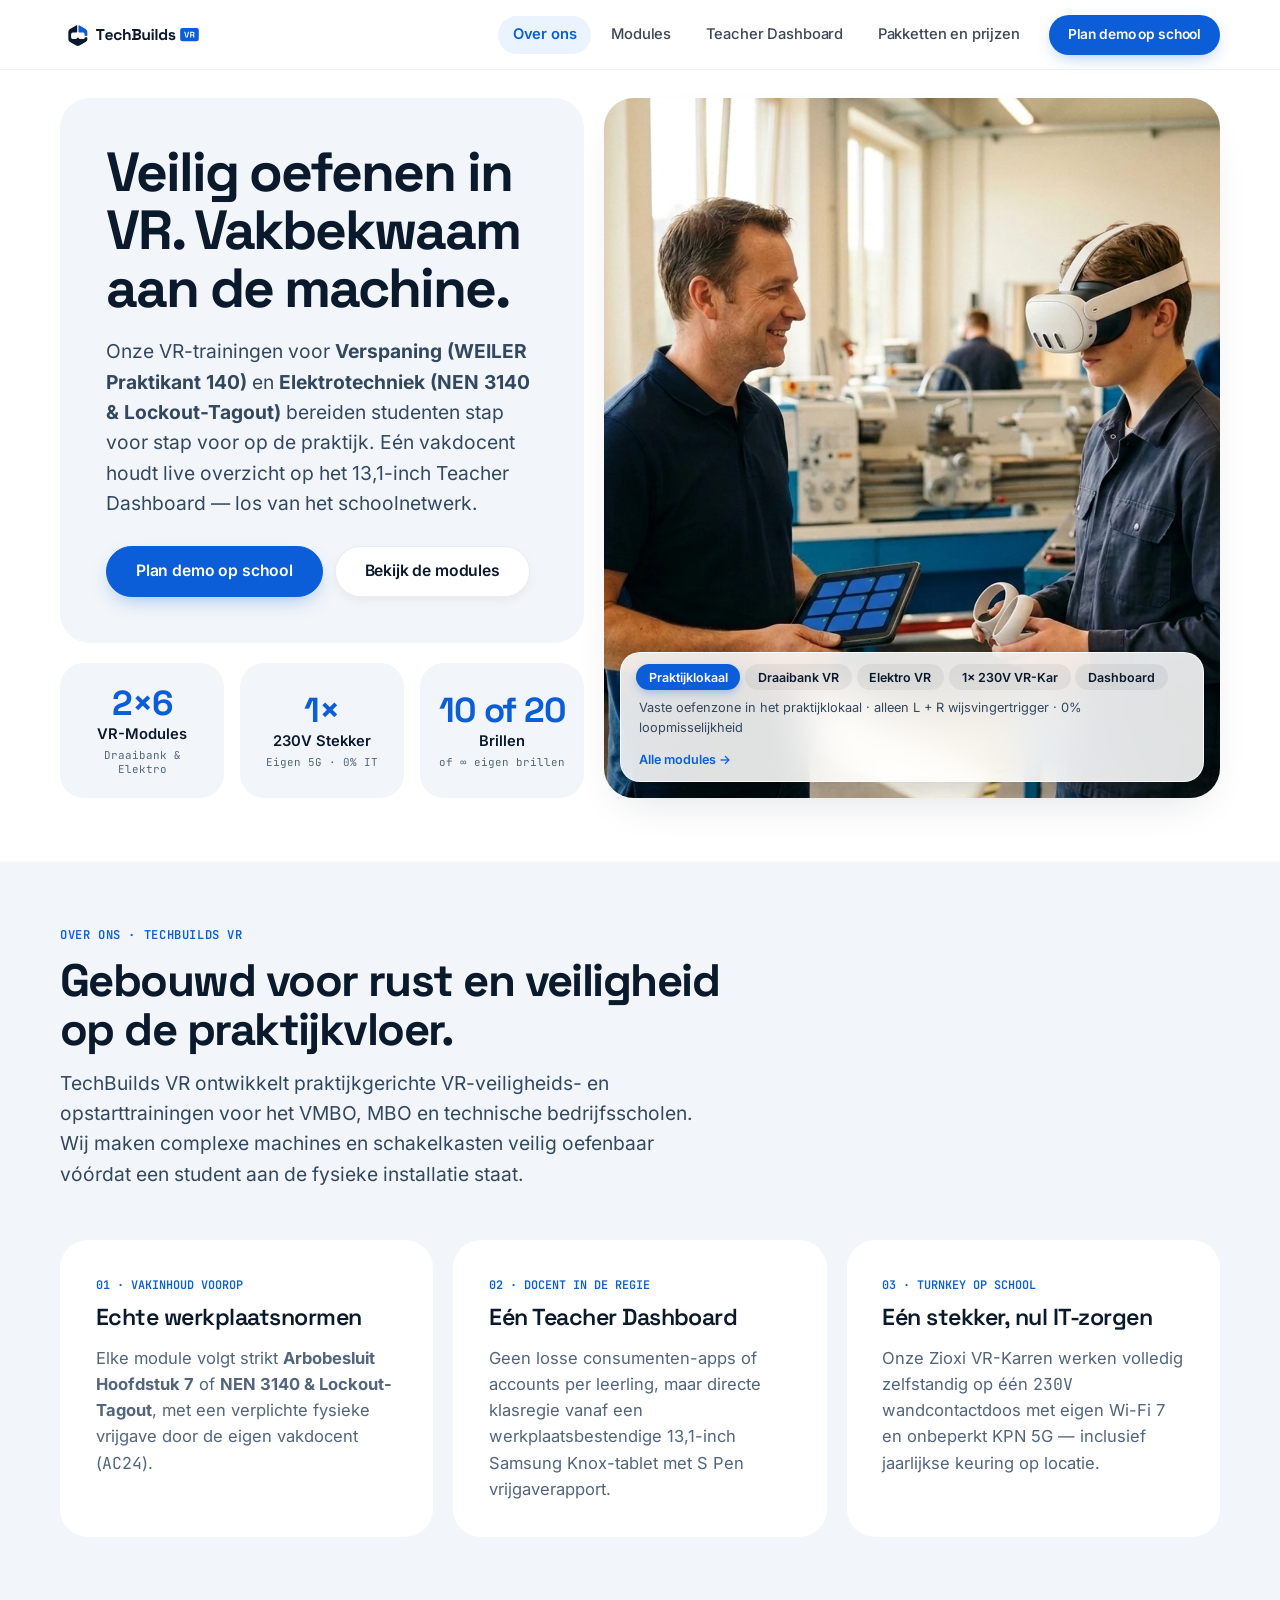
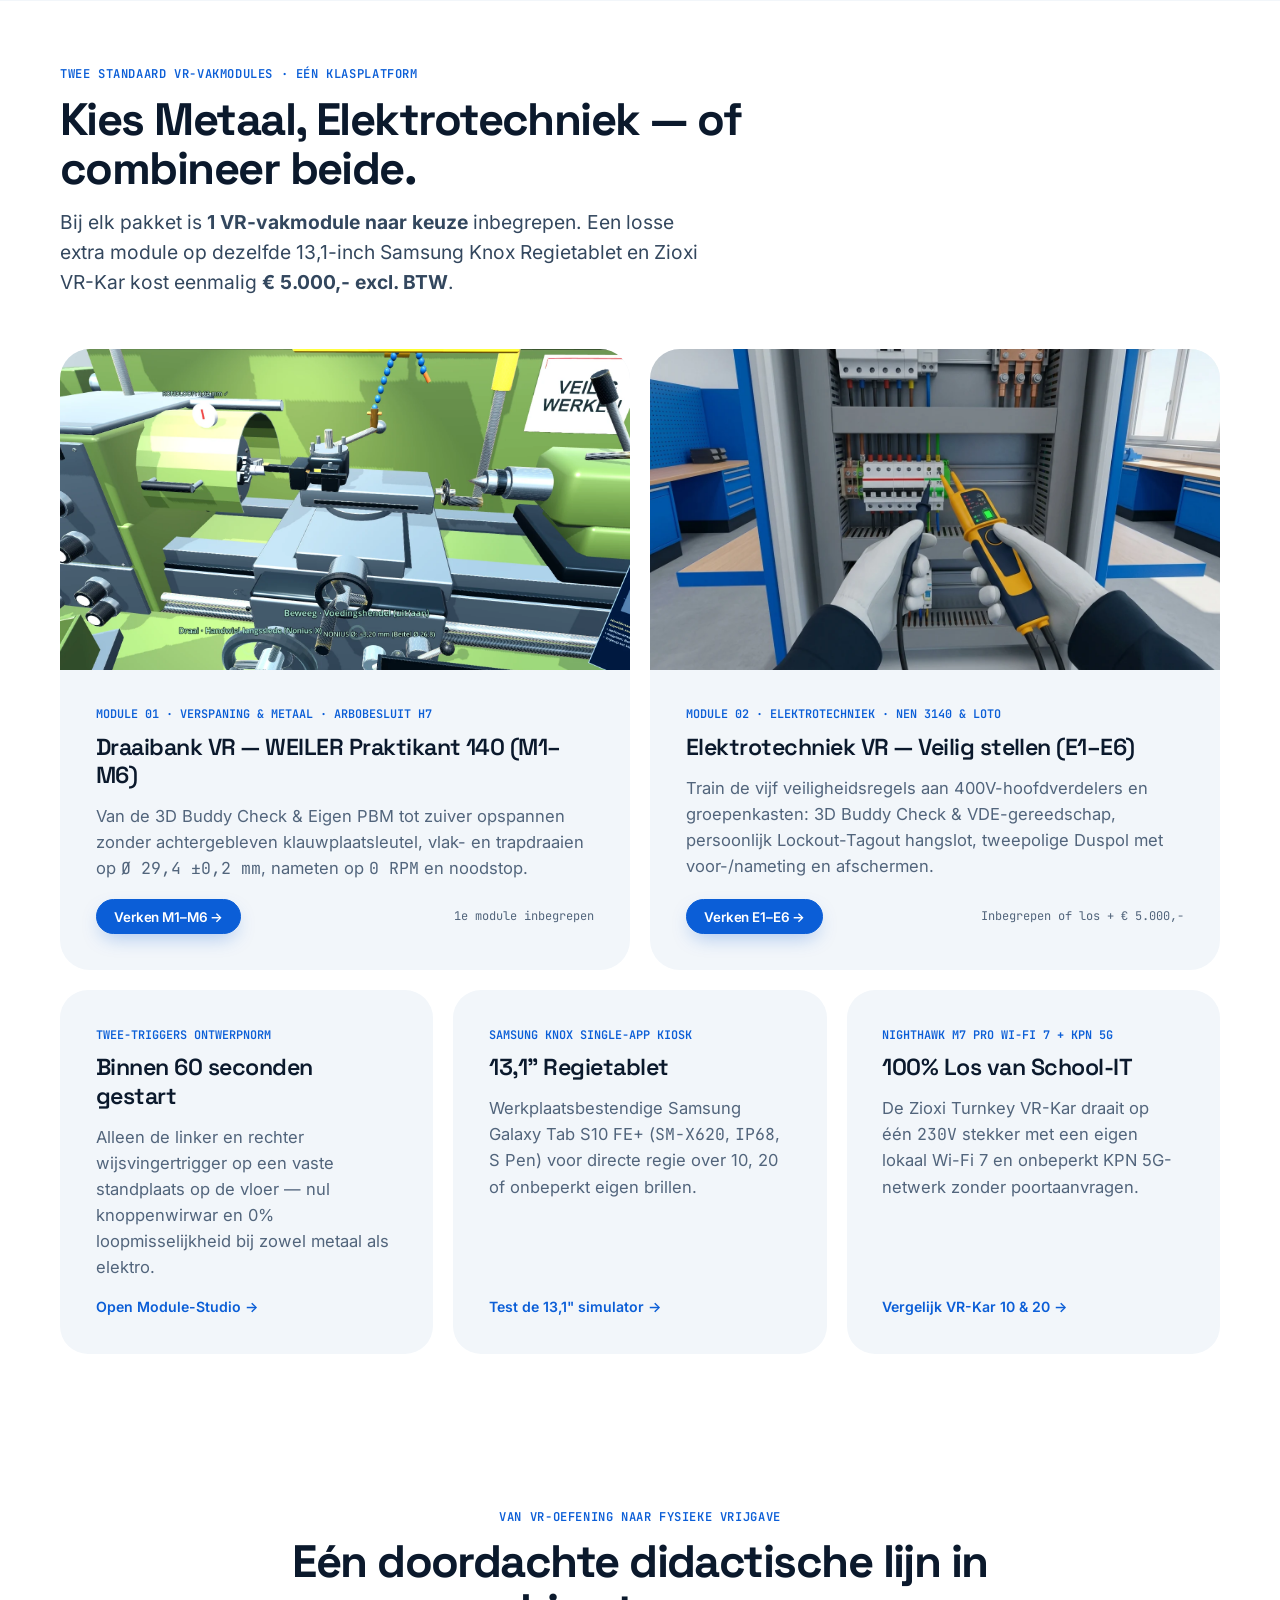
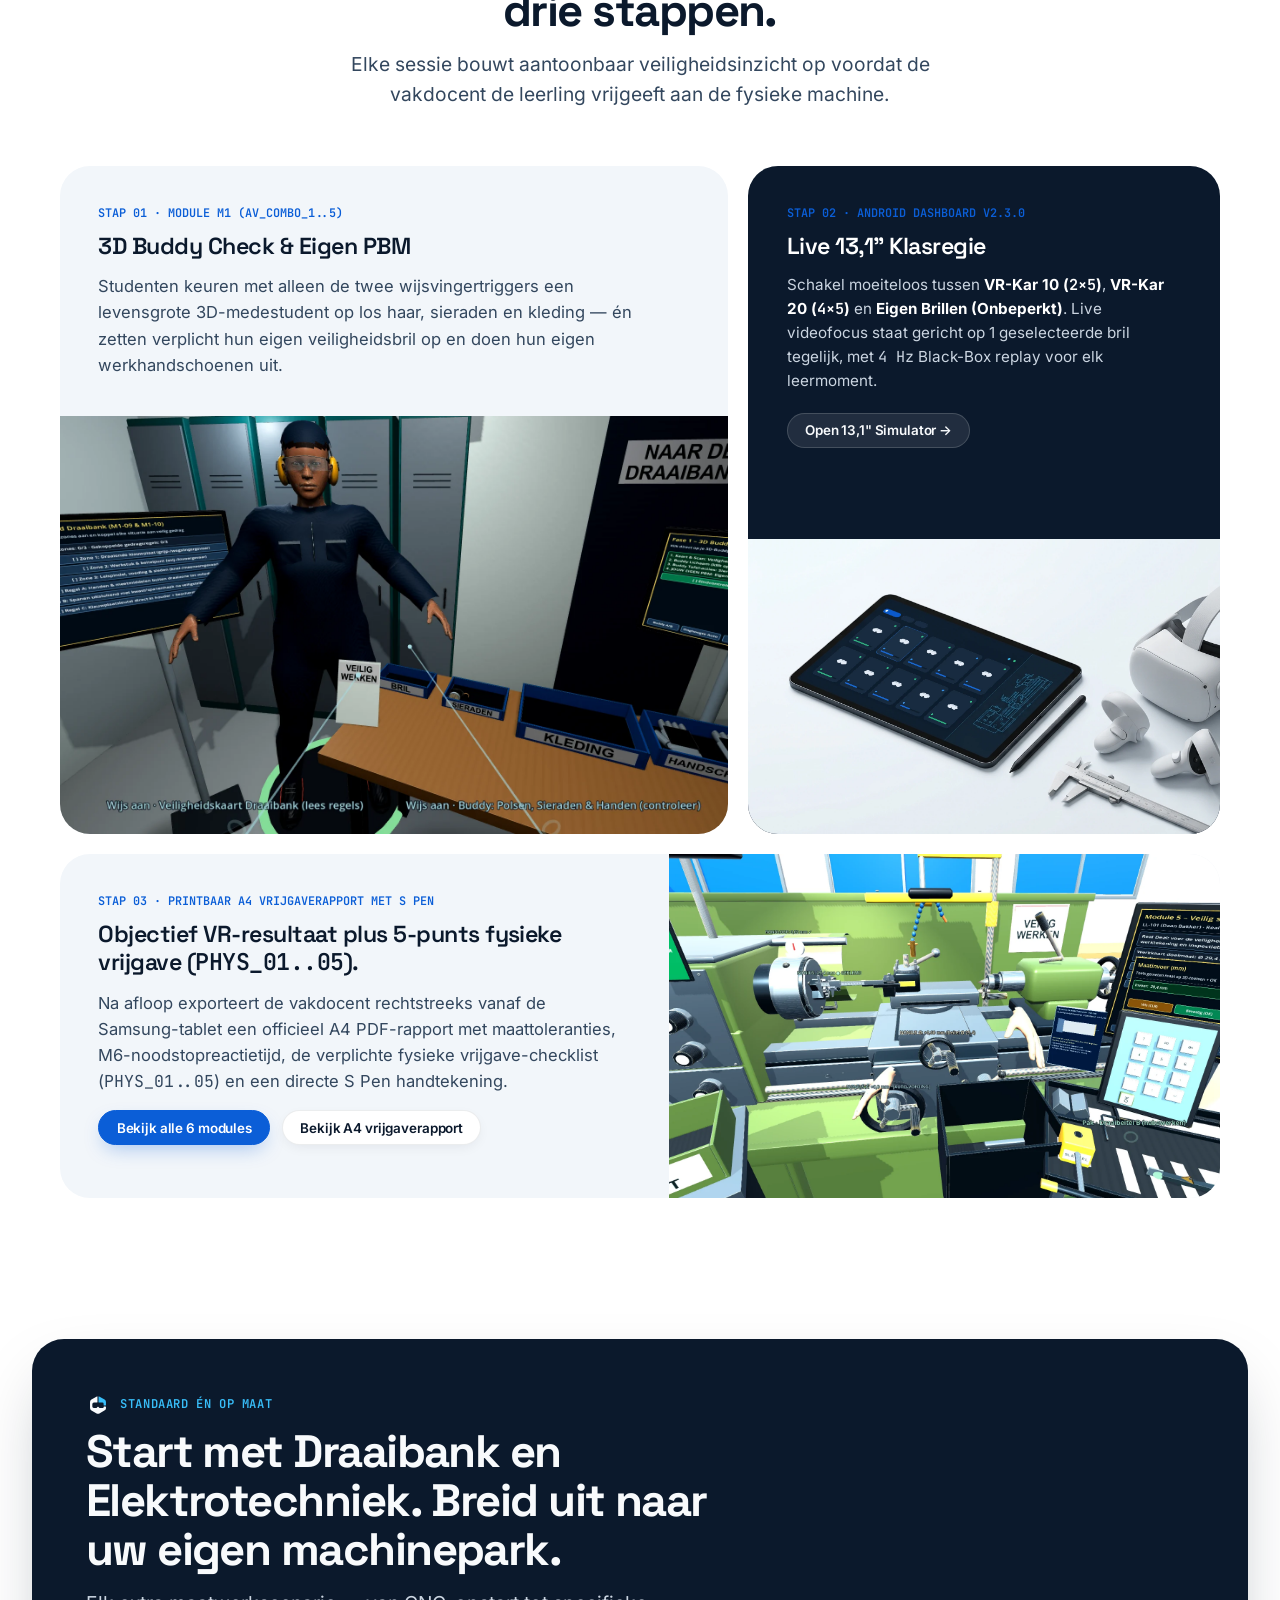
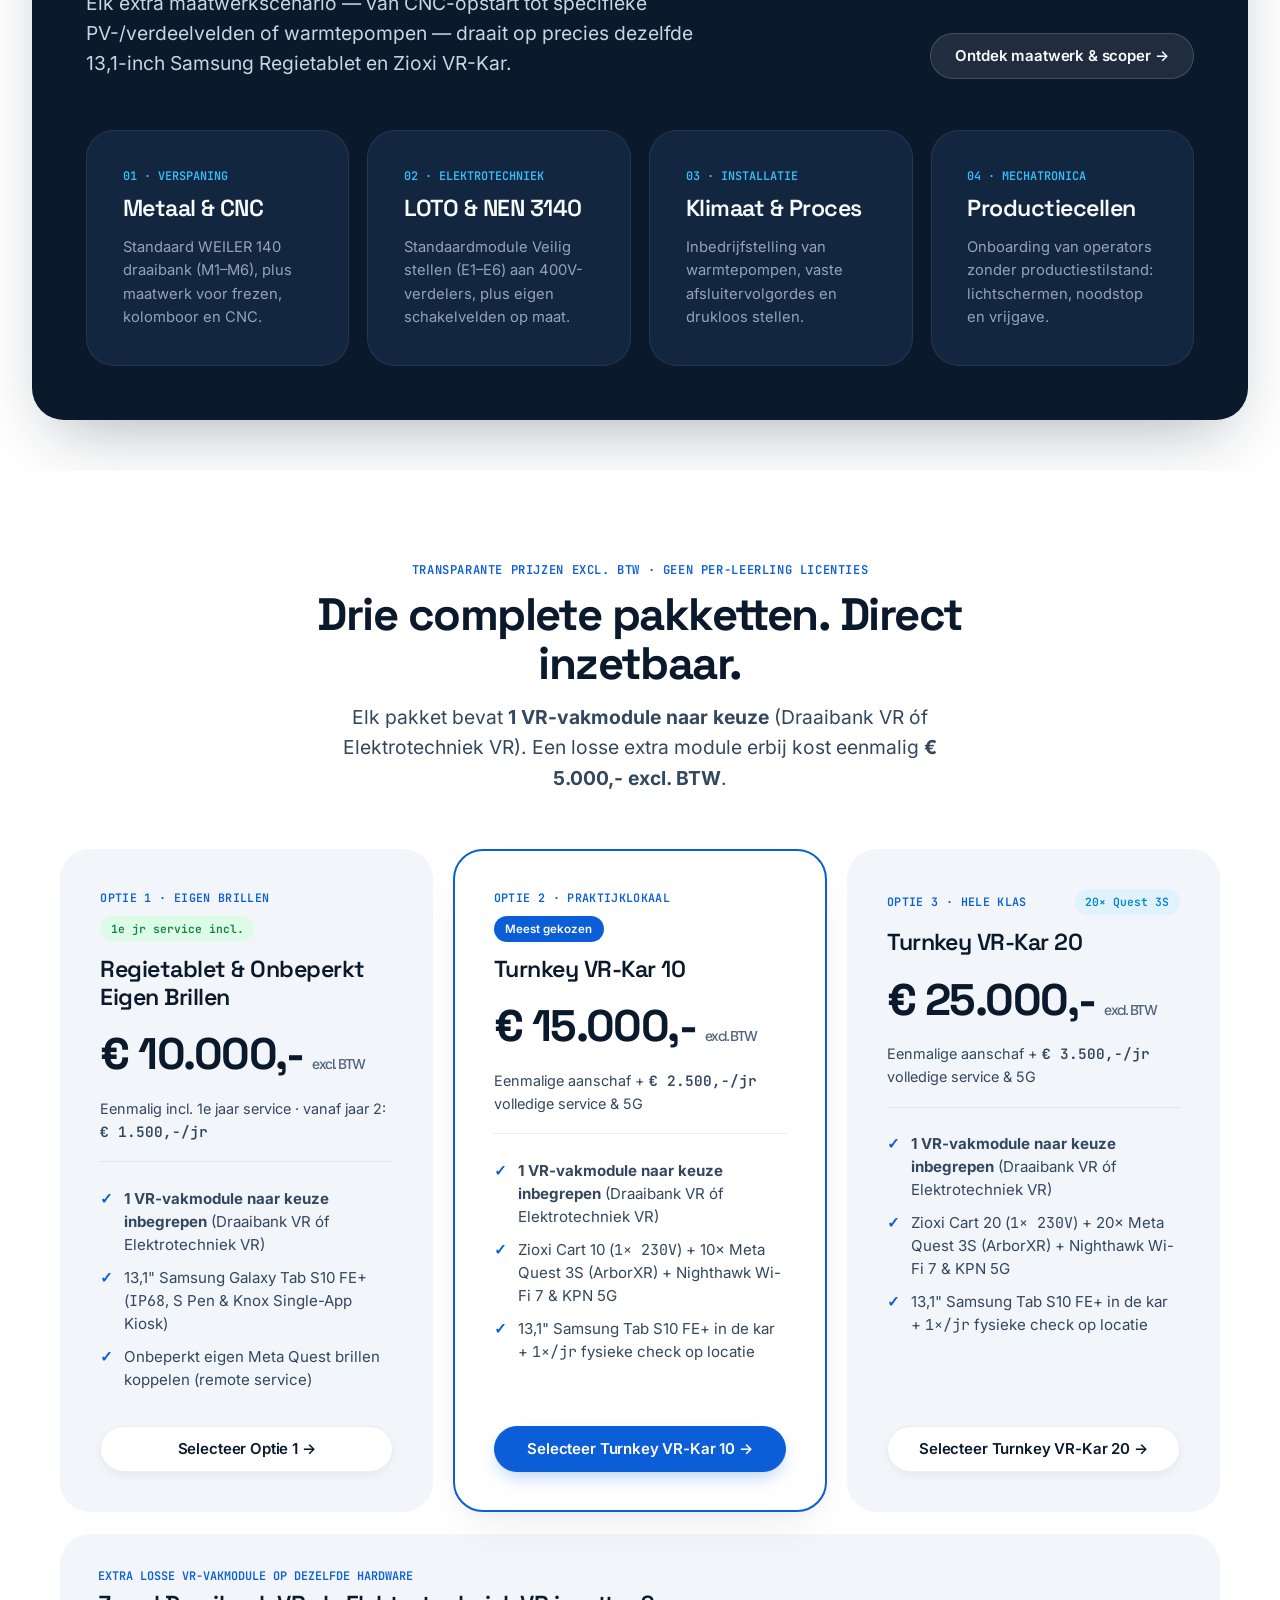
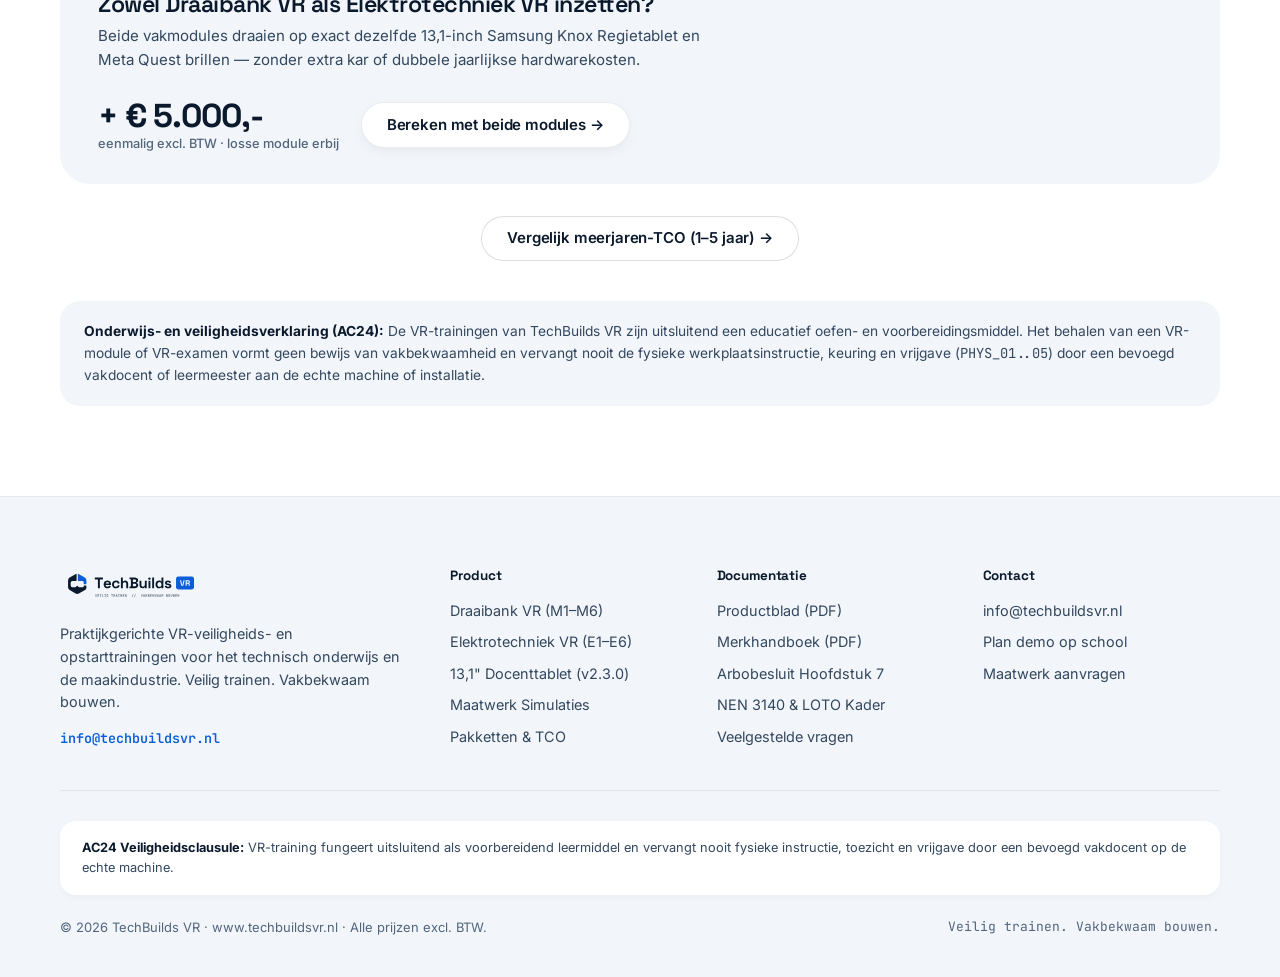
==== commit 68dcd9b4: "Vereenvoudig hoofdmenu naar 4 items (Over ons, Modules, Teacher Dashboard, Pakketten en prijzen) + m" ====
--- a/index.html
+++ b/index.html
@@ -27,12 +27,10 @@
       <div class="nav-right-group">
         <nav class="nav-center" aria-label="Hoofdmenu">
           <ul class="nav-links">
-            <li><a href="index.html" class="nav-link" aria-current="page" id="navLinkHome">Overzicht</a></li>
-            <li><a href="training-draaibank.html" class="nav-link" id="navLinkTraining">Draaibank VR</a></li>
-            <li><a href="training-elektrotechniek.html" class="nav-link" id="navLinkElektro">Elektrotechniek VR</a></li>
-            <li><a href="docentapp-tablet.html" class="nav-link" id="navLinkTablet">Docenttablet</a></li>
-            <li><a href="maatwerk.html" class="nav-link" id="navLinkMaatwerk">Maatwerk</a></li>
-            <li><a href="prijzen-contact.html" class="nav-link" id="navLinkPrijzen">Pakketten &amp; Prijzen</a></li>
+            <li><a href="index.html" class="nav-link" aria-current="page" id="navLinkHome">Over ons</a></li>
+            <li><a href="modules.html" class="nav-link" id="navLinkModules">Modules</a></li>
+            <li><a href="docentapp-tablet.html" class="nav-link" id="navLinkTablet">Teacher Dashboard</a></li>
+            <li><a href="prijzen-contact.html" class="nav-link" id="navLinkPrijzen">Pakketten en prijzen</a></li>
           </ul>
         </nav>
 
@@ -55,12 +53,10 @@
     <div class="mobile-drawer" id="mobileDrawer">
       <div class="container">
         <ul class="mobile-drawer-list">
-          <li><a href="index.html" aria-current="page" id="mobLinkHome">Overzicht</a></li>
-          <li><a href="training-draaibank.html" id="mobLinkTraining">Draaibank VR (M1–M6)</a></li>
-          <li><a href="training-elektrotechniek.html" id="mobLinkElektro">Elektrotechniek VR (E1–E6)</a></li>
-          <li><a href="docentapp-tablet.html" id="mobLinkTablet">13,1&quot; Docenttablet</a></li>
-          <li><a href="maatwerk.html" id="mobLinkMaatwerk">Maatwerk</a></li>
-          <li><a href="prijzen-contact.html" id="mobLinkPrijzen">Pakketten &amp; Prijzen</a></li>
+          <li><a href="index.html" aria-current="page" id="mobLinkHome">Over ons</a></li>
+          <li><a href="modules.html" id="mobLinkModules">Modules</a></li>
+          <li><a href="docentapp-tablet.html" id="mobLinkTablet">Teacher Dashboard</a></li>
+          <li><a href="prijzen-contact.html" id="mobLinkPrijzen">Pakketten en prijzen</a></li>
         </ul>
         <a href="prijzen-contact.html?onderwerp=demo#aanvraag" class="btn btn-primary" id="mobCtaDemo" style="width:100%;">Plan demo op school</a>
       </div>
@@ -76,11 +72,11 @@
           <div class="bento-statement-tile">
             <h1 class="h1-bento">Veilig oefenen in VR. Vakbekwaam aan de machine.</h1>
             <p class="lead">
-              Onze VR-trainingen voor <strong>Verspaning (WEILER Praktikant 140)</strong> en <strong>Elektrotechniek (NEN 3140 &amp; Lockout-Tagout)</strong> bereiden studenten stap voor stap voor op de praktijk. Eén vakdocent houdt live overzicht op de 13,1-inch regietablet — los van het schoolnetwerk.
+              Onze VR-trainingen voor <strong>Verspaning (WEILER Praktikant 140)</strong> en <strong>Elektrotechniek (NEN 3140 &amp; Lockout-Tagout)</strong> bereiden studenten stap voor stap voor op de praktijk. Eén vakdocent houdt live overzicht op het 13,1-inch Teacher Dashboard — los van het schoolnetwerk.
             </p>
             <div class="btn-group">
               <a href="prijzen-contact.html?onderwerp=demo#aanvraag" class="btn btn-primary btn-lg" id="heroBtnDemo">Plan demo op school</a>
-              <a href="#vakmodules" class="btn btn-white btn-lg" id="heroBtnPackages">Bekijk de 2 vakmodules</a>
+              <a href="modules.html" class="btn btn-white btn-lg" id="heroBtnPackages">Bekijk de modules</a>
             </div>
           </div>
 
@@ -115,13 +111,52 @@
               <button type="button" class="hero-dock-pill" role="tab" aria-selected="false" data-hero-scene="modules" id="heroDockTab1">Draaibank VR</button>
               <button type="button" class="hero-dock-pill" role="tab" aria-selected="false" data-hero-scene="elektro" id="heroDockTabElektro">Elektro VR</button>
               <button type="button" class="hero-dock-pill" role="tab" aria-selected="false" data-hero-scene="kar" id="heroDockTab2">1× 230V VR-Kar</button>
-              <button type="button" class="hero-dock-pill" role="tab" aria-selected="false" data-hero-scene="tablet" id="heroDockTab3">13,1&quot; Tablet</button>
+              <button type="button" class="hero-dock-pill" role="tab" aria-selected="false" data-hero-scene="tablet" id="heroDockTab3">Dashboard</button>
             </div>
             <div class="hero-dock-caption-row">
               <span id="heroSceneCaption">Vaste oefenzone in het praktijklokaal · alleen L + R wijsvingertrigger · 0% loopmisselijkheid</span>
-              <a href="training-draaibank.html" class="hero-dock-link" id="heroSceneLink">Verken M1–M6 →</a>
-            </div>
-          </div>
+              <a href="modules.html" class="hero-dock-link" id="heroSceneLink">Alle modules →</a>
+            </div>
+          </div>
+        </div>
+      </div>
+    </section>
+
+    <!-- Over TechBuilds VR (#over-ons) -->
+    <section class="section section-tight section-paper" id="over-ons" aria-label="Over TechBuilds VR">
+      <div class="container">
+        <div class="section-intro reveal-item">
+          <span class="section-kicker">Over ons · TechBuilds VR</span>
+          <h2 class="h2-section">Gebouwd voor rust en veiligheid op de praktijkvloer.</h2>
+          <p class="lead">
+            TechBuilds VR ontwikkelt praktijkgerichte VR-veiligheids- en opstarttrainingen voor het VMBO, MBO en technische bedrijfsscholen. Wij maken complexe machines en schakelkasten veilig oefenbaar vóórdat een student aan de fysieke installatie staat.
+          </p>
+        </div>
+
+        <div class="grid-3">
+          <article class="bento-tile reveal-item" style="background:#FFFFFF;">
+            <span class="card-step">01 · VAKINHOUD VOOROP</span>
+            <h3 class="h3-card">Echte werkplaatsnormen</h3>
+            <p class="muted" style="margin:0;">
+              Elke module volgt strikt <strong>Arbobesluit Hoofdstuk 7</strong> of <strong>NEN 3140 &amp; Lockout-Tagout</strong>, met een verplichte fysieke vrijgave door de eigen vakdocent (<span class="mono">AC24</span>).
+            </p>
+          </article>
+
+          <article class="bento-tile reveal-item" style="background:#FFFFFF;">
+            <span class="card-step">02 · DOCENT IN DE REGIE</span>
+            <h3 class="h3-card">Eén Teacher Dashboard</h3>
+            <p class="muted" style="margin:0;">
+              Geen losse consumenten-apps of accounts per leerling, maar directe klasregie vanaf een werkplaatsbestendige 13,1-inch Samsung Knox-tablet met S Pen vrijgaverapport.
+            </p>
+          </article>
+
+          <article class="bento-tile reveal-item" style="background:#FFFFFF;">
+            <span class="card-step">03 · TURNKEY OP SCHOOL</span>
+            <h3 class="h3-card">Eén stekker, nul IT-zorgen</h3>
+            <p class="muted" style="margin:0;">
+              Onze Zioxi VR-Karren werken volledig zelfstandig op één <span class="mono">230V</span> wandcontactdoos met eigen Wi-Fi 7 en onbeperkt KPN 5G — inclusief jaarlijkse keuring op locatie.
+            </p>
+          </article>
         </div>
       </div>
     </section>
--- a/assets/css/styles.css
+++ b/assets/css/styles.css
@@ -211,7 +211,7 @@
 .nav-links {
   display: flex;
   align-items: center;
-  gap: 0.14rem;
+  gap: 0.32rem;
   list-style: none;
   margin: 0;
   padding: 0;
@@ -220,8 +220,8 @@
 .nav-link {
   display: inline-flex;
   align-items: center;
-  padding: 0.44rem 0.72rem;
-  font-size: 0.875rem;
+  padding: 0.48rem 0.92rem;
+  font-size: 0.92rem;
   font-weight: 500;
   letter-spacing: -0.01em;
   white-space: nowrap;
@@ -351,7 +351,7 @@
   color: var(--tb-cobalt);
 }
 
-@media (max-width: 1080px) {
+@media (max-width: 960px) {
   .nav-center,
   .nav-actions-desktop {
     display: none;
@@ -2634,3 +2634,61 @@
   margin-top: 0.18rem;
 }
 
+/* Apple-Minimalistische Module Snelwisselaar onder het 4-item hoofdmenu */
+.module-subnav-wrap {
+  padding: 1.15rem 0 0 0;
+  background-color: var(--tb-pure-surface);
+}
+
+.module-subnav {
+  display: inline-flex;
+  align-items: center;
+  flex-wrap: wrap;
+  gap: 0.35rem;
+  padding: 0.35rem;
+  background-color: var(--tb-blueprint-paper);
+  border-radius: var(--tb-radius-pill);
+}
+
+.module-subnav-pill {
+  display: inline-flex;
+  align-items: center;
+  padding: 0.44rem 0.96rem;
+  font-size: 0.85rem;
+  font-weight: 600;
+  letter-spacing: -0.01em;
+  color: rgba(11, 25, 44, 0.78);
+  border-radius: var(--tb-radius-pill);
+  white-space: nowrap;
+  transition: background-color var(--tb-duration-fast) var(--tb-ease),
+              color var(--tb-duration-fast) var(--tb-ease),
+              box-shadow var(--tb-duration-fast) var(--tb-ease);
+}
+
+.module-subnav-pill:hover {
+  color: var(--tb-deep-navy);
+  background-color: rgba(255, 255, 255, 0.72);
+}
+
+.module-subnav-pill.is-active,
+.module-subnav-pill[aria-current="page"] {
+  color: var(--tb-cobalt);
+  background-color: #FFFFFF;
+  box-shadow: 0 2px 8px rgba(11, 25, 44, 0.08);
+}
+
+@media (max-width: 640px) {
+  .module-subnav {
+    display: flex;
+    width: 100%;
+    border-radius: 18px;
+    overflow-x: auto;
+    flex-wrap: nowrap;
+    scrollbar-width: none;
+  }
+  .module-subnav::-webkit-scrollbar {
+    display: none;
+  }
+}
+
+
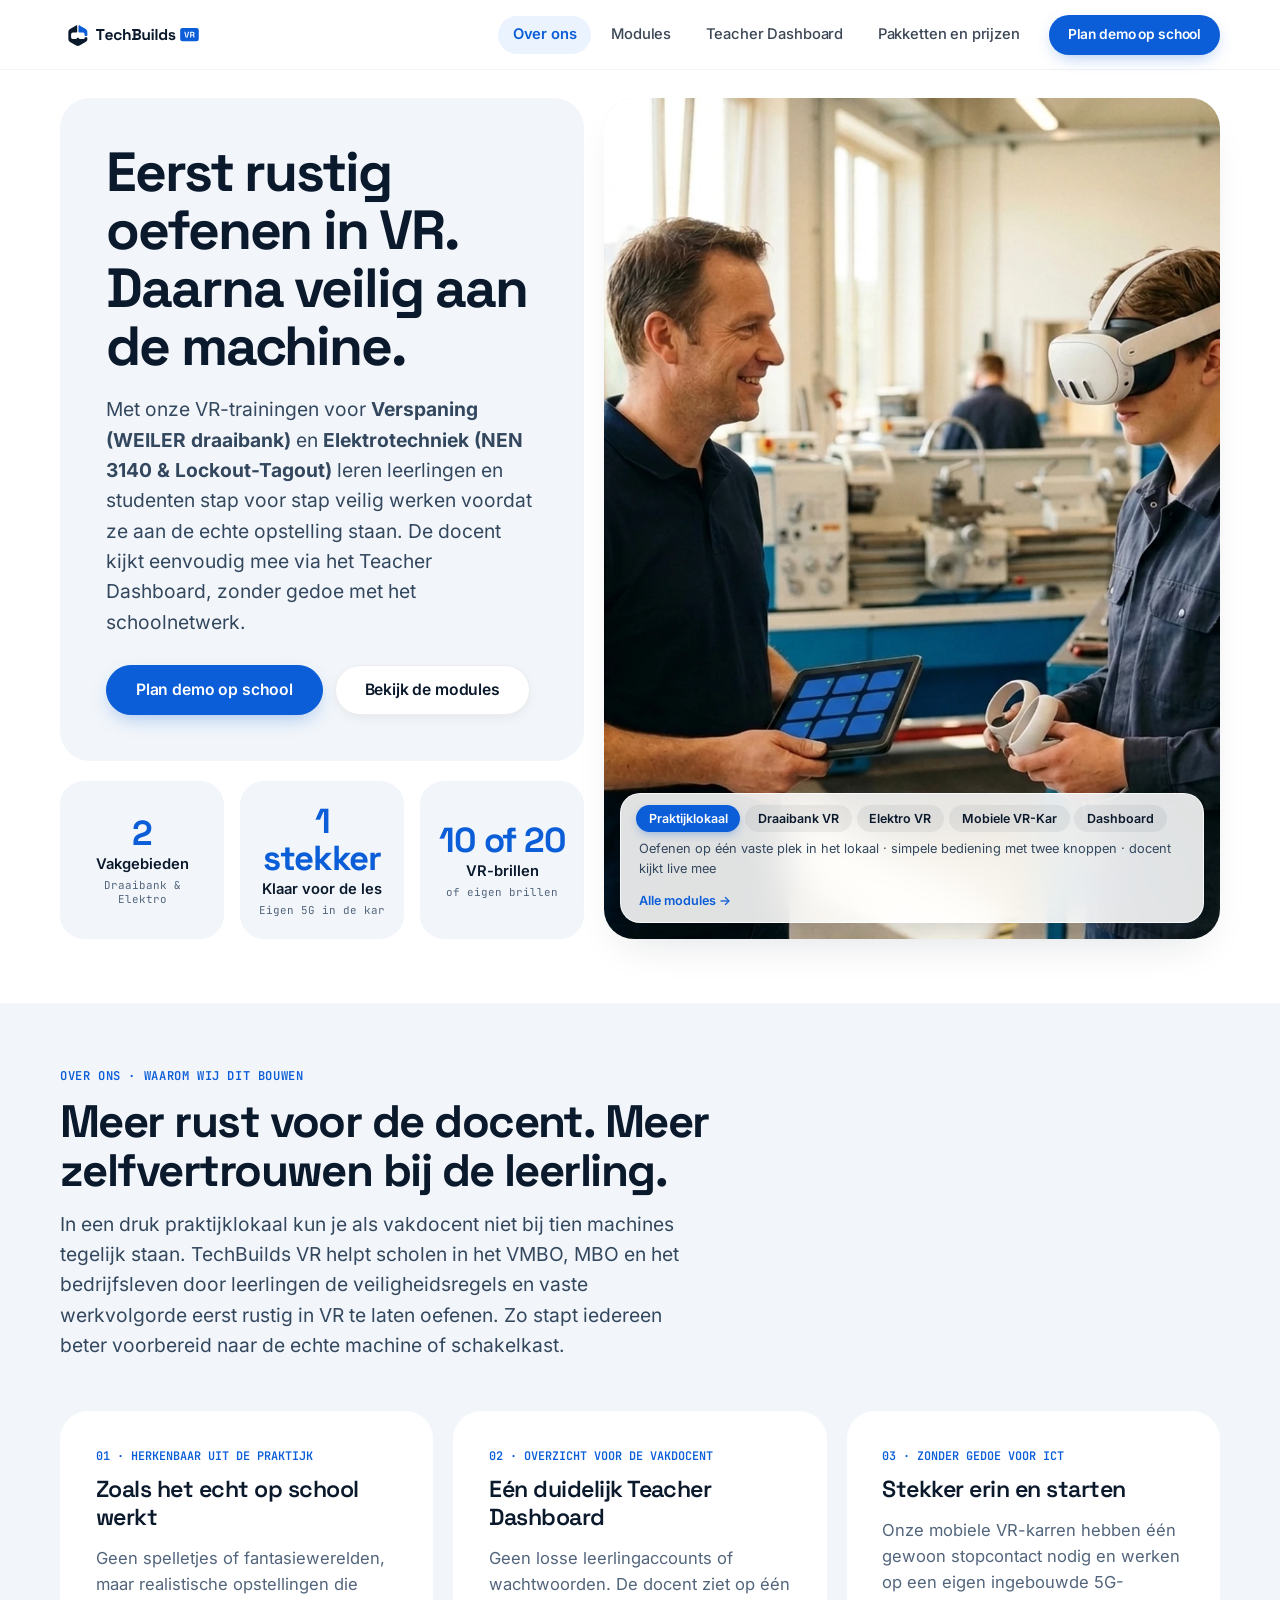
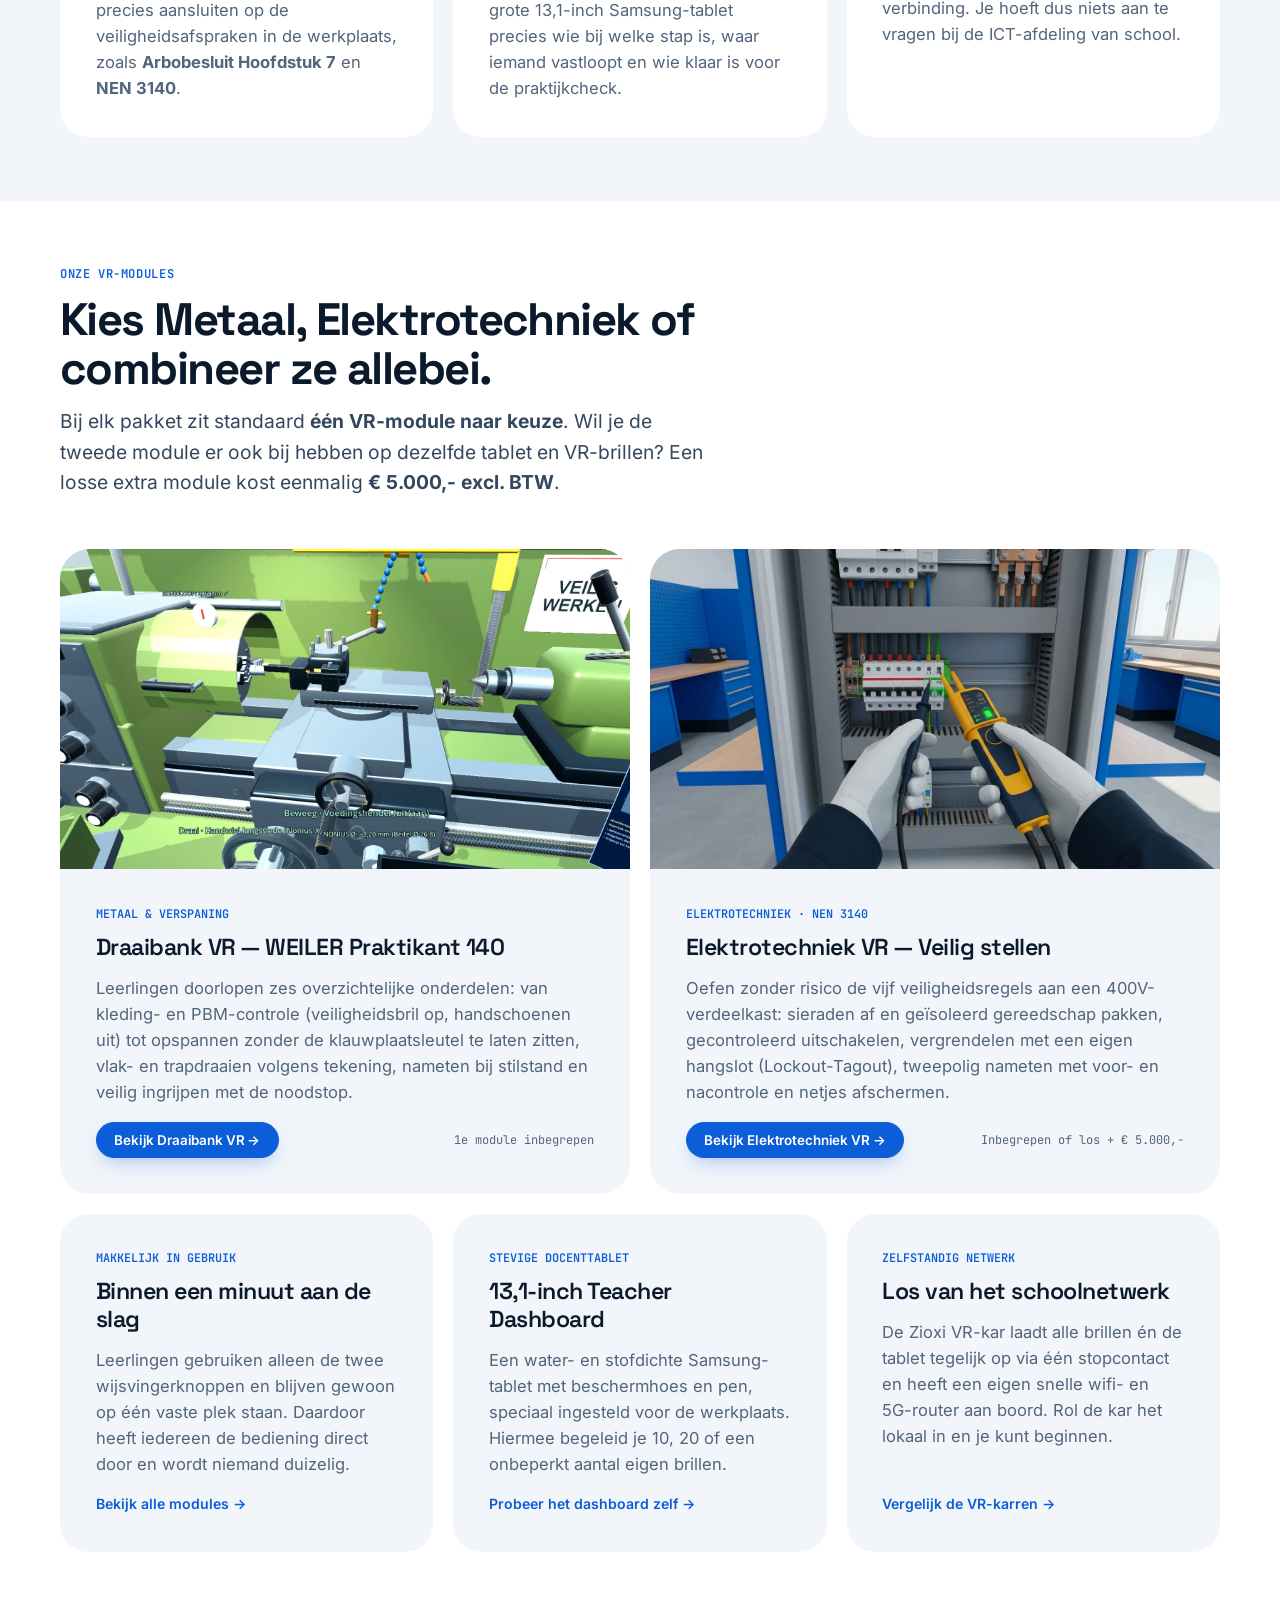
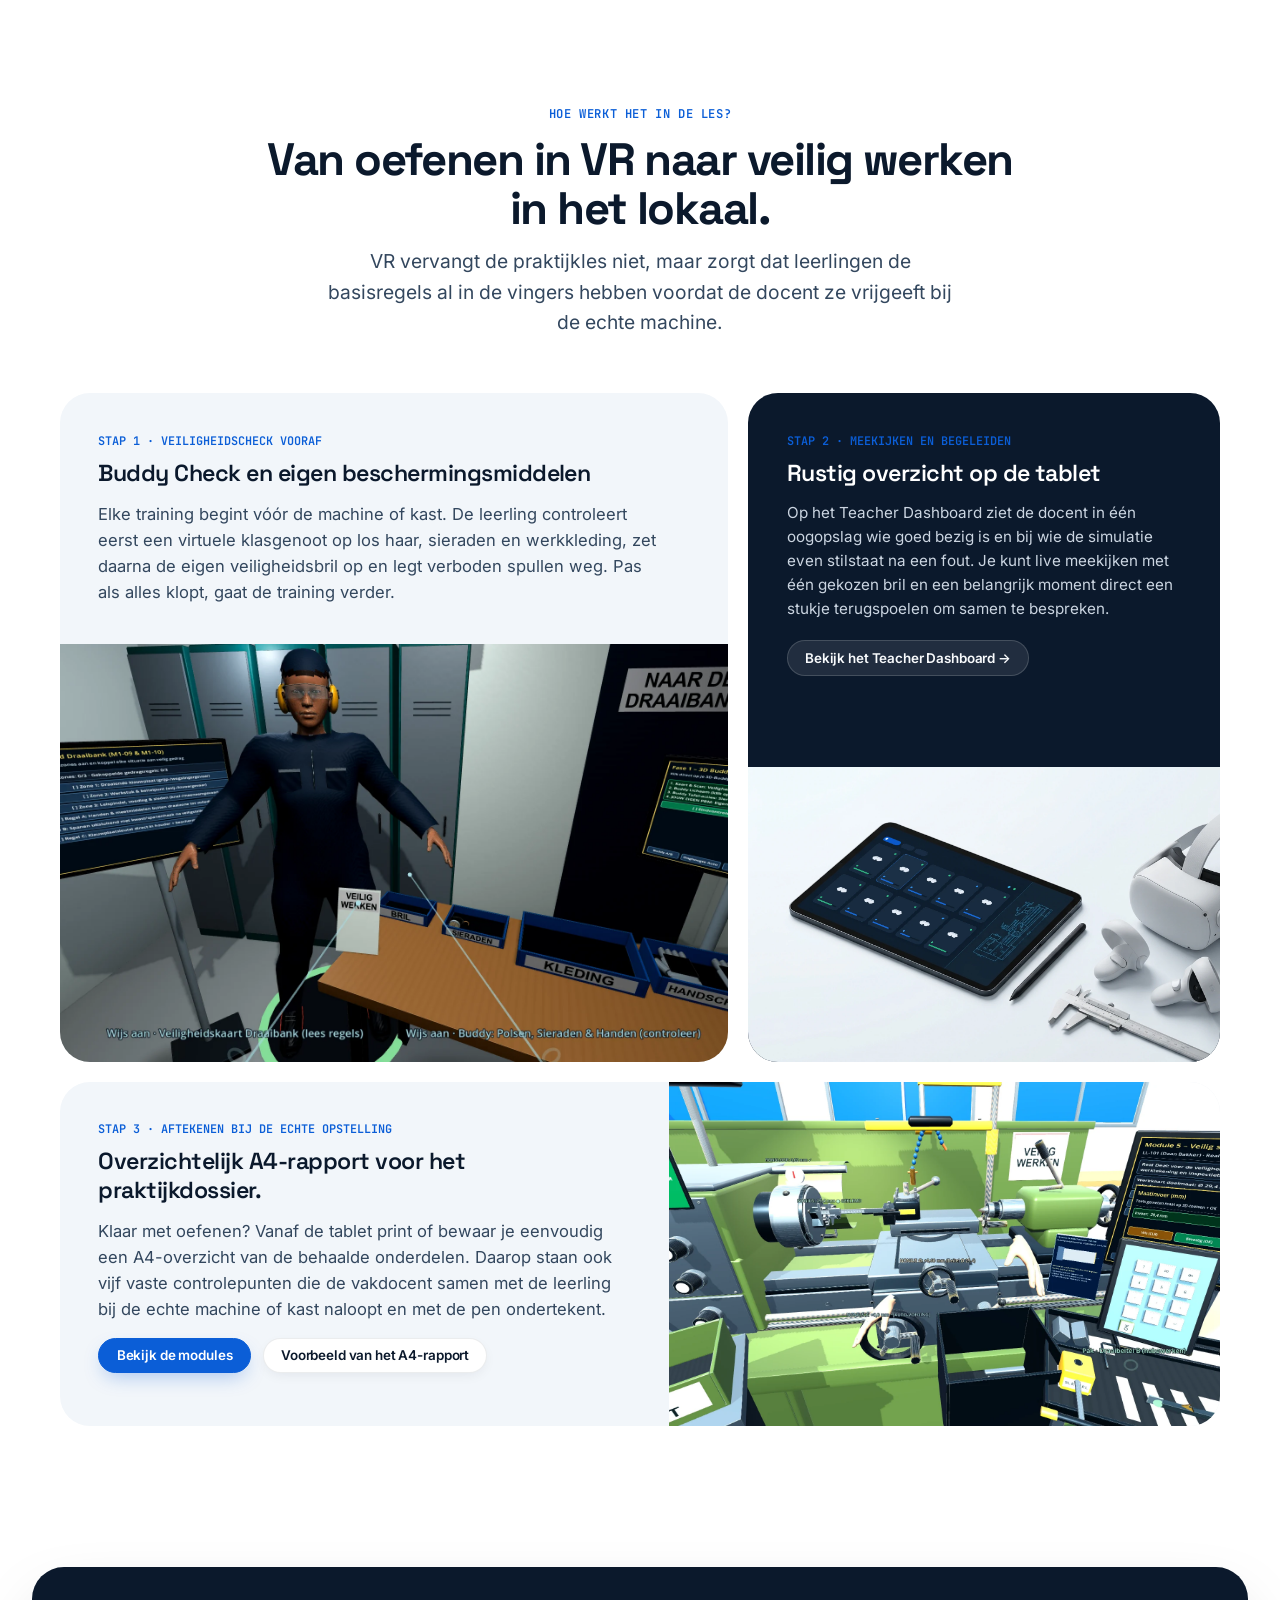
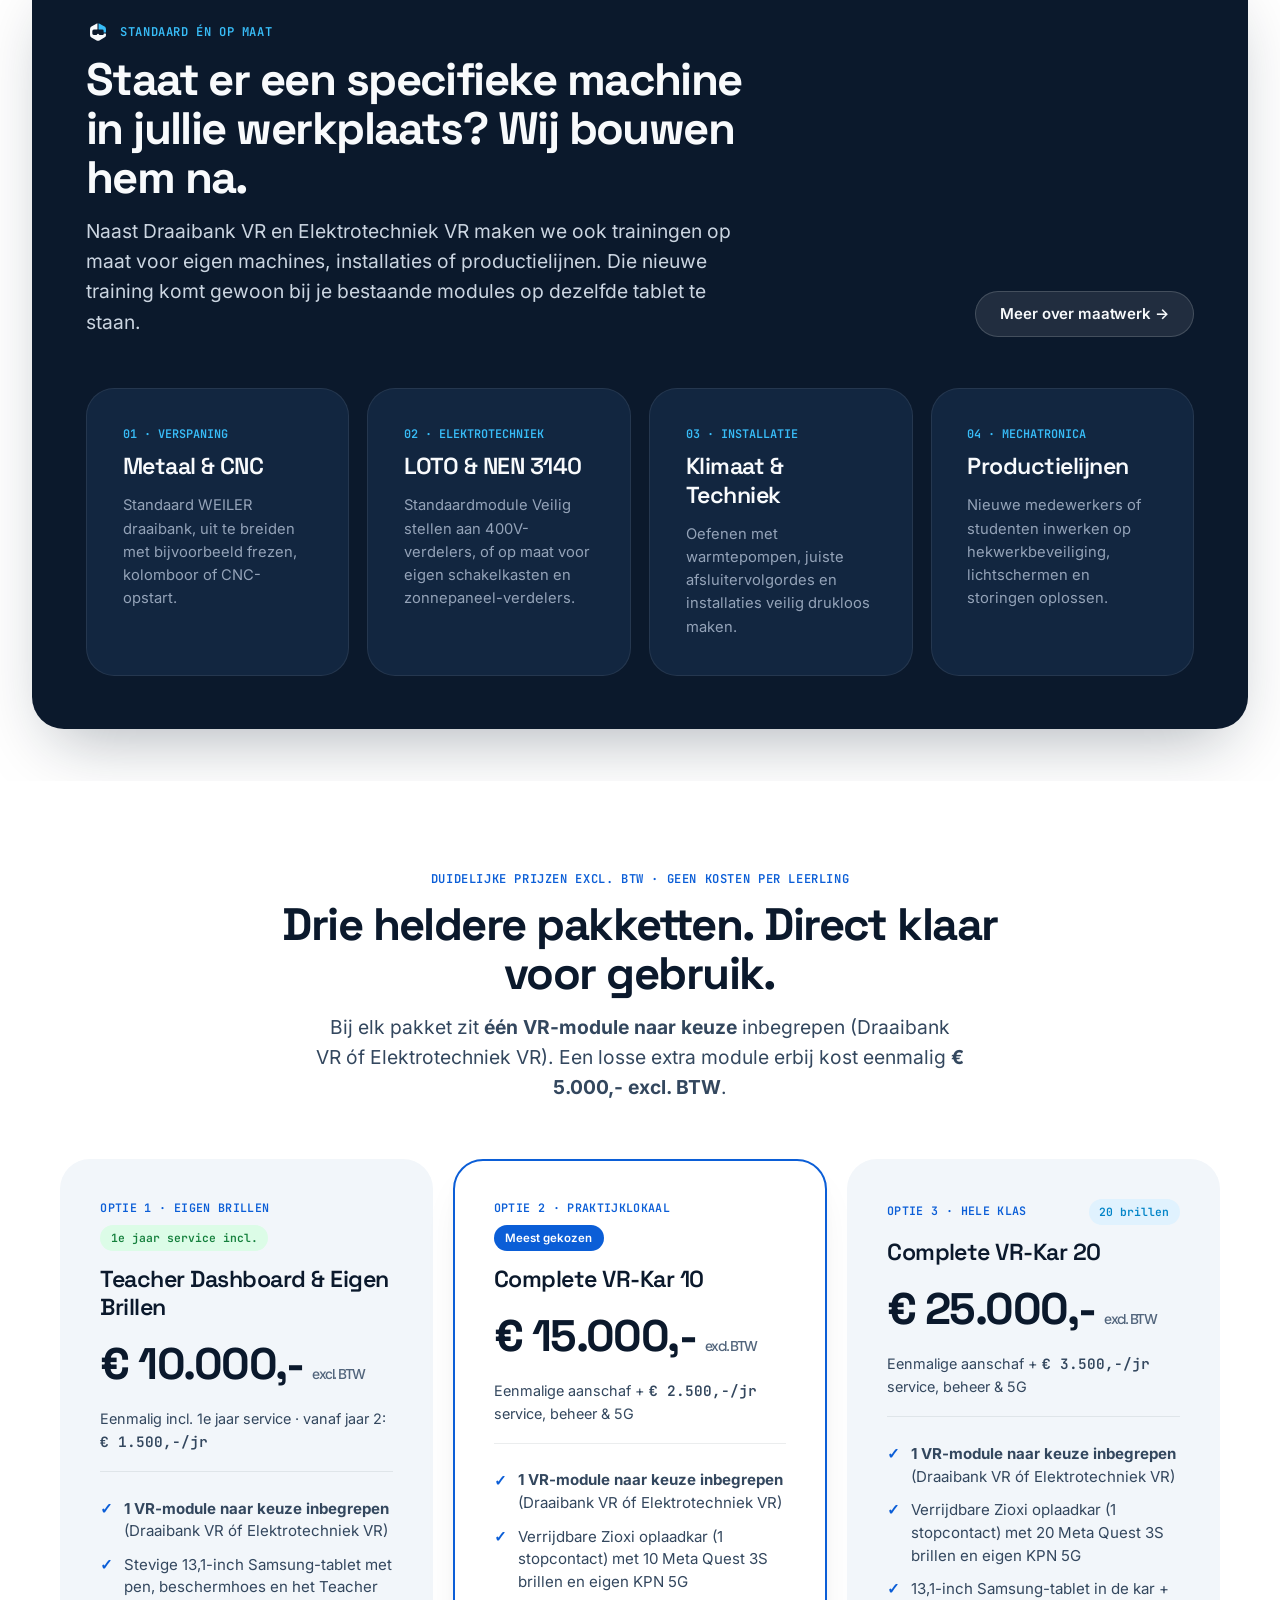
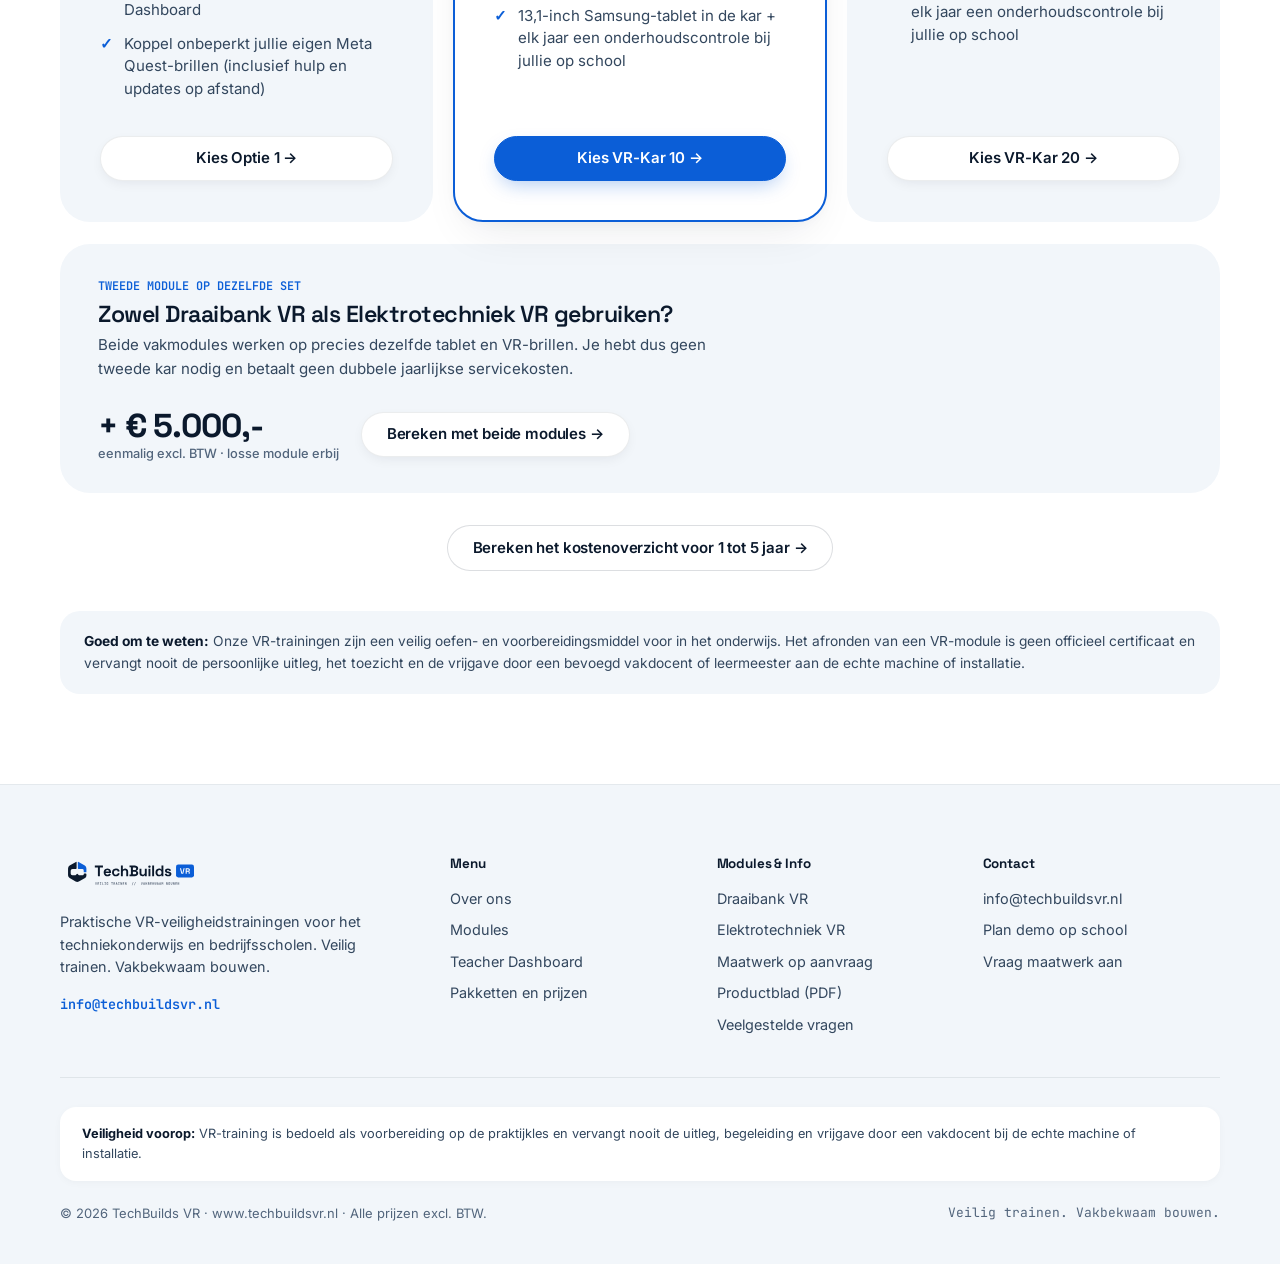
==== commit 1fbcc2ce: "Herschrijf alle websiteteksten naar natuurlijk, menselijk Nederlands zonder technisch ontwikkeljargo" ====
--- a/index.html
+++ b/index.html
@@ -3,10 +3,10 @@
 <head>
   <meta charset="UTF-8" />
   <meta name="viewport" content="width=device-width, initial-scale=1.0" />
-  <title>TechBuilds VR — Veilig trainen. Vakbekwaam bouwen. | VR-Veiligheidstraining &amp; 13,1&quot; Regietablet</title>
-  <meta name="description" content="Veilig oefenen in VR. Vakbekwaam aan de machine en de schakelkast. TechBuilds VR levert Draaibank VR (WEILER M1–M6) en Elektrotechniek VR (NEN 3140 &amp; LOTO E1–E6) met 13,1-inch Samsung Knox Regietablet en 5G Zioxi VR-Karren." />
-  <meta property="og:title" content="TechBuilds VR — Veilig oefenen in VR. Vakbekwaam aan de machine." />
-  <meta property="og:description" content="Draaibank VR (M1–M6) en Elektrotechniek VR (NEN 3140 · E1–E6), live klasregie op een 13,1-inch Samsung Knox tablet en Turnkey 5G Zioxi VR-Karren vanaf € 10.000 excl. BTW." />
+  <title>TechBuilds VR — Veilig trainen. Vakbekwaam bouwen. | VR-Veiligheidstraining voor Techniekonderwijs</title>
+  <meta name="description" content="Praktische VR-veiligheidstrainingen voor het techniekonderwijs en bedrijfsscholen. Oefen veilig aan de draaibank (WEILER Praktikant 140) en schakelkast (NEN 3140 &amp; Lockout-Tagout) met één overzichtelijk Teacher Dashboard." />
+  <meta property="og:title" content="TechBuilds VR — Veilig oefenen in VR, goed voorbereid naar de werkplaats." />
+  <meta property="og:description" content="VR-vakmodules voor Metaal &amp; Verspaning en Elektrotechniek, inclusief 13,1-inch Teacher Dashboard en complete VR-karren vanaf € 10.000,- excl. BTW." />
   <meta property="og:image" content="assets/img/logo/OpenGraph_Social_Preview_1200x630.png" />
   <meta property="og:type" content="website" />
   <link rel="icon" type="image/svg+xml" href="assets/img/logo/favicon.svg" />
@@ -17,7 +17,7 @@
 <body class="has-mobile-bar">
   <a href="#hoofdinhoud" class="skip-link" id="skipToMain">Direct naar hoofdinhoud</a>
 
-  <!-- Luchtige Witte Sticky Frosted Header (70px · Officieel TechBuilds VR Logo) -->
+  <!-- Witte Sticky Header (70px · 4-item simpel menu) -->
   <header class="site-header" id="siteHeader">
     <div class="container nav-inner">
       <a href="index.html" class="brand-logo" id="navBrandLogo" aria-label="TechBuilds VR Startpagina">
@@ -64,15 +64,14 @@
   </header>
 
   <main id="hoofdinhoud">
-    <!-- VISUAL 5 — Asymmetrische 2-Koloms Bento-Tegel Hero (Exact uitgelijnd & interactief) -->
+    <!-- Hero Sectie -->
     <section class="hero-bento" aria-label="Introductie TechBuilds VR">
       <div class="container hero-bento-grid">
-        <!-- Linker kolom: Grote Tekst-Tegel + Rij van 3 Gelijke Kerncijfer-Tegels -->
         <div class="hero-bento-left">
           <div class="bento-statement-tile">
-            <h1 class="h1-bento">Veilig oefenen in VR. Vakbekwaam aan de machine.</h1>
+            <h1 class="h1-bento">Eerst rustig oefenen in VR. Daarna veilig aan de machine.</h1>
             <p class="lead">
-              Onze VR-trainingen voor <strong>Verspaning (WEILER Praktikant 140)</strong> en <strong>Elektrotechniek (NEN 3140 &amp; Lockout-Tagout)</strong> bereiden studenten stap voor stap voor op de praktijk. Eén vakdocent houdt live overzicht op het 13,1-inch Teacher Dashboard — los van het schoolnetwerk.
+              Met onze VR-trainingen voor <strong>Verspaning (WEILER draaibank)</strong> en <strong>Elektrotechniek (NEN 3140 &amp; Lockout-Tagout)</strong> leren leerlingen en studenten stap voor stap veilig werken voordat ze aan de echte opstelling staan. De docent kijkt eenvoudig mee via het Teacher Dashboard, zonder gedoe met het schoolnetwerk.
             </p>
             <div class="btn-group">
               <a href="prijzen-contact.html?onderwerp=demo#aanvraag" class="btn btn-primary btn-lg" id="heroBtnDemo">Plan demo op school</a>
@@ -80,41 +79,40 @@
             </div>
           </div>
 
-          <div class="hero-metrics-row" role="group" aria-label="Klikbare kerncijfers">
+          <div class="hero-metrics-row" role="group" aria-label="Kernpunten">
             <button type="button" class="bento-metric-tile" data-hero-scene="elektro" aria-pressed="false" id="heroTileModules">
-              <span class="metric-num">2×6</span>
-              <span class="metric-label">VR-Modules</span>
+              <span class="metric-num">2</span>
+              <span class="metric-label">Vakgebieden</span>
               <span class="metric-sub">Draaibank &amp; Elektro</span>
             </button>
 
             <button type="button" class="bento-metric-tile" data-hero-scene="kar" aria-pressed="false" id="heroTileKar">
-              <span class="metric-num">1×</span>
-              <span class="metric-label">230V Stekker</span>
-              <span class="metric-sub">Eigen 5G · 0% IT</span>
+              <span class="metric-num">1 stekker</span>
+              <span class="metric-label">Klaar voor de les</span>
+              <span class="metric-sub">Eigen 5G in de kar</span>
             </button>
 
             <button type="button" class="bento-metric-tile" data-hero-scene="tablet" aria-pressed="false" id="heroTileTablet">
               <span class="metric-num">10 of 20</span>
-              <span class="metric-label">Brillen</span>
-              <span class="metric-sub">of ∞ eigen brillen</span>
+              <span class="metric-label">VR-brillen</span>
+              <span class="metric-sub">of eigen brillen</span>
             </button>
           </div>
         </div>
 
-        <!-- Rechter kolom: Grote Afgeronde Praktijkfoto-Tegel + Zwevend Frosted Controlepaneel -->
         <div class="hero-photo-tile">
-          <img id="heroStageImg" class="hero-photo-img" src="assets/img/brand/hero_techbuilds_vr_werkplaats.webp" alt="MBO-praktijklokaal waar een student veilig oefent met een Meta Quest 3S bij de draaibank en de vakdocent meekijkt op de 13,1-inch regietablet" width="1376" height="768" />
+          <img id="heroStageImg" class="hero-photo-img" src="assets/img/brand/hero_techbuilds_vr_werkplaats.webp" alt="Praktijklokaal waar een student met een VR-bril oefent bij de draaibank terwijl de vakdocent meekijkt op de tablet" width="1376" height="768" />
 
           <div class="hero-frosted-dock" aria-label="Wissel praktijkweergave">
             <div class="hero-dock-pills" role="tablist">
               <button type="button" class="hero-dock-pill is-active" role="tab" aria-selected="true" data-hero-scene="praktijklokaal" id="heroDockTab0">Praktijklokaal</button>
               <button type="button" class="hero-dock-pill" role="tab" aria-selected="false" data-hero-scene="modules" id="heroDockTab1">Draaibank VR</button>
               <button type="button" class="hero-dock-pill" role="tab" aria-selected="false" data-hero-scene="elektro" id="heroDockTabElektro">Elektro VR</button>
-              <button type="button" class="hero-dock-pill" role="tab" aria-selected="false" data-hero-scene="kar" id="heroDockTab2">1× 230V VR-Kar</button>
+              <button type="button" class="hero-dock-pill" role="tab" aria-selected="false" data-hero-scene="kar" id="heroDockTab2">Mobiele VR-Kar</button>
               <button type="button" class="hero-dock-pill" role="tab" aria-selected="false" data-hero-scene="tablet" id="heroDockTab3">Dashboard</button>
             </div>
             <div class="hero-dock-caption-row">
-              <span id="heroSceneCaption">Vaste oefenzone in het praktijklokaal · alleen L + R wijsvingertrigger · 0% loopmisselijkheid</span>
+              <span id="heroSceneCaption">Oefenen op één vaste plek in het lokaal · simpele bediening met twee knoppen · docent kijkt live mee</span>
               <a href="modules.html" class="hero-dock-link" id="heroSceneLink">Alle modules →</a>
             </div>
           </div>
@@ -126,65 +124,65 @@
     <section class="section section-tight section-paper" id="over-ons" aria-label="Over TechBuilds VR">
       <div class="container">
         <div class="section-intro reveal-item">
-          <span class="section-kicker">Over ons · TechBuilds VR</span>
-          <h2 class="h2-section">Gebouwd voor rust en veiligheid op de praktijkvloer.</h2>
+          <span class="section-kicker">Over ons · Waarom wij dit bouwen</span>
+          <h2 class="h2-section">Meer rust voor de docent. Meer zelfvertrouwen bij de leerling.</h2>
           <p class="lead">
-            TechBuilds VR ontwikkelt praktijkgerichte VR-veiligheids- en opstarttrainingen voor het VMBO, MBO en technische bedrijfsscholen. Wij maken complexe machines en schakelkasten veilig oefenbaar vóórdat een student aan de fysieke installatie staat.
+            In een druk praktijklokaal kun je als vakdocent niet bij tien machines tegelijk staan. TechBuilds VR helpt scholen in het VMBO, MBO en het bedrijfsleven door leerlingen de veiligheidsregels en vaste werkvolgorde eerst rustig in VR te laten oefenen. Zo stapt iedereen beter voorbereid naar de echte machine of schakelkast.
           </p>
         </div>
 
         <div class="grid-3">
           <article class="bento-tile reveal-item" style="background:#FFFFFF;">
-            <span class="card-step">01 · VAKINHOUD VOOROP</span>
-            <h3 class="h3-card">Echte werkplaatsnormen</h3>
+            <span class="card-step">01 · HERKENBAAR UIT DE PRAKTIJK</span>
+            <h3 class="h3-card">Zoals het echt op school werkt</h3>
             <p class="muted" style="margin:0;">
-              Elke module volgt strikt <strong>Arbobesluit Hoofdstuk 7</strong> of <strong>NEN 3140 &amp; Lockout-Tagout</strong>, met een verplichte fysieke vrijgave door de eigen vakdocent (<span class="mono">AC24</span>).
+              Geen spelletjes of fantasiewerelden, maar realistische opstellingen die precies aansluiten op de veiligheidsafspraken in de werkplaats, zoals <strong>Arbobesluit Hoofdstuk 7</strong> en <strong>NEN 3140</strong>.
             </p>
           </article>
 
           <article class="bento-tile reveal-item" style="background:#FFFFFF;">
-            <span class="card-step">02 · DOCENT IN DE REGIE</span>
-            <h3 class="h3-card">Eén Teacher Dashboard</h3>
+            <span class="card-step">02 · OVERZICHT VOOR DE VAKDOCENT</span>
+            <h3 class="h3-card">Eén duidelijk Teacher Dashboard</h3>
             <p class="muted" style="margin:0;">
-              Geen losse consumenten-apps of accounts per leerling, maar directe klasregie vanaf een werkplaatsbestendige 13,1-inch Samsung Knox-tablet met S Pen vrijgaverapport.
+              Geen losse leerlingaccounts of wachtwoorden. De docent ziet op één grote 13,1-inch Samsung-tablet precies wie bij welke stap is, waar iemand vastloopt en wie klaar is voor de praktijkcheck.
             </p>
           </article>
 
           <article class="bento-tile reveal-item" style="background:#FFFFFF;">
-            <span class="card-step">03 · TURNKEY OP SCHOOL</span>
-            <h3 class="h3-card">Eén stekker, nul IT-zorgen</h3>
+            <span class="card-step">03 · ZONDER GEDOE VOOR ICT</span>
+            <h3 class="h3-card">Stekker erin en starten</h3>
             <p class="muted" style="margin:0;">
-              Onze Zioxi VR-Karren werken volledig zelfstandig op één <span class="mono">230V</span> wandcontactdoos met eigen Wi-Fi 7 en onbeperkt KPN 5G — inclusief jaarlijkse keuring op locatie.
+              Onze mobiele VR-karren hebben één gewoon stopcontact nodig en werken op een eigen ingebouwde 5G-verbinding. Je hoeft dus niets aan te vragen bij de ICT-afdeling van school.
             </p>
           </article>
         </div>
       </div>
     </section>
 
-    <!-- Twee Standaard VR-Vakmodules op Dezelfde 13,1" Regietablet -->
+    <!-- Twee Standaard VR-Vakmodules -->
     <section class="section section-tight section-surface" id="vakmodules" aria-label="Twee standaard VR-vakmodules">
       <div class="container">
         <div class="section-intro reveal-item">
-          <span class="section-kicker">Twee standaard VR-vakmodules · Eén klasplatform</span>
-          <h2 class="h2-section">Kies Metaal, Elektrotechniek — of combineer beide.</h2>
+          <span class="section-kicker">Onze VR-modules</span>
+          <h2 class="h2-section">Kies Metaal, Elektrotechniek of combineer ze allebei.</h2>
           <p class="lead">
-            Bij elk pakket is <strong>1 VR-vakmodule naar keuze</strong> inbegrepen. Een losse extra module op dezelfde 13,1-inch Samsung Knox Regietablet en Zioxi VR-Kar kost eenmalig <strong>€ 5.000,- excl. BTW</strong>.
+            Bij elk pakket zit standaard <strong>één VR-module naar keuze</strong>. Wil je de tweede module er ook bij hebben op dezelfde tablet en VR-brillen? Een losse extra module kost eenmalig <strong>€ 5.000,- excl. BTW</strong>.
           </p>
         </div>
 
         <div class="grid-2" style="margin-bottom:20px;">
           <article class="module-showcase-card reveal-item">
             <div class="module-showcase-media">
-              <img src="assets/img/weiler/weiler_03_vr_trapdraaien_werktekening.webp" alt="Draaibank VR op de WEILER Praktikant 140 met gesloten klauwplaatkap en 2D-werktekening" width="1600" height="960" loading="lazy" />
+              <img src="assets/img/weiler/weiler_03_vr_trapdraaien_werktekening.webp" alt="Draaibank VR op de WEILER Praktikant 140 met gesloten beschermkap en werktekening" width="1600" height="960" loading="lazy" />
             </div>
             <div class="module-showcase-body">
-              <span class="card-step">MODULE 01 · VERSPANING &amp; METAAL · ARBOBESLUIT H7</span>
-              <h3 class="h3-card">Draaibank VR — WEILER Praktikant 140 (M1–M6)</h3>
+              <span class="card-step">METAAL &amp; VERSPANING</span>
+              <h3 class="h3-card">Draaibank VR — WEILER Praktikant 140</h3>
               <p class="muted" style="margin:0;">
-                Van de 3D Buddy Check &amp; Eigen PBM tot zuiver opspannen zonder achtergebleven klauwplaatsleutel, vlak- en trapdraaien op <span class="mono">Ø 29,4 ±0,2 mm</span>, nameten op <span class="mono">0 RPM</span> en noodstop.
+                Leerlingen doorlopen zes overzichtelijke onderdelen: van kleding- en PBM-controle (veiligheidsbril op, handschoenen uit) tot opspannen zonder de klauwplaatsleutel te laten zitten, vlak- en trapdraaien volgens tekening, nameten bij stilstand en veilig ingrijpen met de noodstop.
               </p>
               <div class="module-showcase-footer">
-                <a href="training-draaibank.html" class="btn btn-primary btn-sm" id="homeCardDraaibankBtn">Verken M1–M6 →</a>
+                <a href="training-draaibank.html" class="btn btn-primary btn-sm" id="homeCardDraaibankBtn">Bekijk Draaibank VR →</a>
                 <span class="mono muted" style="font-size:0.75rem;">1e module inbegrepen</span>
               </div>
             </div>
@@ -192,16 +190,16 @@
 
           <article class="module-showcase-card reveal-item">
             <div class="module-showcase-media">
-              <img src="assets/img/elektro/elektro_02_tweepolig_meten.webp" alt="Elektrotechniek VR tweepolig spanningsloosheid aantonen met Duspol op 400V-verdeler" width="1376" height="768" loading="lazy" />
+              <img src="assets/img/elektro/elektro_02_tweepolig_meten.webp" alt="Elektrotechniek VR tweepolig spanningsloos meten met een Duspol op een 400V-verdeler" width="1376" height="768" loading="lazy" />
             </div>
             <div class="module-showcase-body">
-              <span class="card-step">MODULE 02 · ELEKTROTECHNIEK · NEN 3140 &amp; LOTO</span>
-              <h3 class="h3-card">Elektrotechniek VR — Veilig stellen (E1–E6)</h3>
+              <span class="card-step">ELEKTROTECHNIEK · NEN 3140</span>
+              <h3 class="h3-card">Elektrotechniek VR — Veilig stellen</h3>
               <p class="muted" style="margin:0;">
-                Train de vijf veiligheidsregels aan 400V-hoofdverdelers en groepenkasten: 3D Buddy Check &amp; VDE-gereedschap, persoonlijk Lockout-Tagout hangslot, tweepolige Duspol met voor-/nameting en afschermen.
+                Oefen zonder risico de vijf veiligheidsregels aan een 400V-verdeelkast: sieraden af en geïsoleerd gereedschap pakken, gecontroleerd uitschakelen, vergrendelen met een eigen hangslot (Lockout-Tagout), tweepolig nameten met voor- en nacontrole en netjes afschermen.
               </p>
               <div class="module-showcase-footer">
-                <a href="training-elektrotechniek.html" class="btn btn-primary btn-sm" id="homeCardElektroBtn">Verken E1–E6 →</a>
+                <a href="training-elektrotechniek.html" class="btn btn-primary btn-sm" id="homeCardElektroBtn">Bekijk Elektrotechniek VR →</a>
                 <span class="mono muted" style="font-size:0.75rem;">Inbegrepen of los + € 5.000,-</span>
               </div>
             </div>
@@ -210,43 +208,43 @@
 
         <div class="grid-3">
           <article class="bento-tile reveal-item">
-            <span class="card-step">TWEE-TRIGGERS ONTWERPNORM</span>
-            <h3 class="h3-card">Binnen 60 seconden gestart</h3>
+            <span class="card-step">MAKKELIJK IN GEBRUIK</span>
+            <h3 class="h3-card">Binnen een minuut aan de slag</h3>
             <p class="muted" style="margin:0 0 1rem 0;">
-              Alleen de linker en rechter wijsvingertrigger op een vaste standplaats op de vloer — nul knoppenwirwar en 0% loopmisselijkheid bij zowel metaal als elektro.
-            </p>
-            <a href="training-elektrotechniek.html#module-studio" style="margin-top:auto;font-size:0.88rem;font-weight:600;" id="pillarLinkModules">Open Module-Studio →</a>
+              Leerlingen gebruiken alleen de twee wijsvingerknoppen en blijven gewoon op één vaste plek staan. Daardoor heeft iedereen de bediening direct door en wordt niemand duizelig.
+            </p>
+            <a href="modules.html" style="margin-top:auto;font-size:0.88rem;font-weight:600;" id="pillarLinkModules">Bekijk alle modules →</a>
           </article>
 
           <article class="bento-tile reveal-item">
-            <span class="card-step">SAMSUNG KNOX SINGLE-APP KIOSK</span>
-            <h3 class="h3-card">13,1&quot; Regietablet</h3>
+            <span class="card-step">STEVIGE DOCENTTABLET</span>
+            <h3 class="h3-card">13,1-inch Teacher Dashboard</h3>
             <p class="muted" style="margin:0 0 1rem 0;">
-              Werkplaatsbestendige Samsung Galaxy Tab S10 FE+ (<span class="mono">SM-X620</span>, <span class="mono">IP68</span>, S Pen) voor directe regie over 10, 20 of onbeperkt eigen brillen.
-            </p>
-            <a href="docentapp-tablet.html" style="margin-top:auto;font-size:0.88rem;font-weight:600;" id="pillarLinkTablet">Test de 13,1&quot; simulator →</a>
+              Een water- en stofdichte Samsung-tablet met beschermhoes en pen, speciaal ingesteld voor de werkplaats. Hiermee begeleid je 10, 20 of een onbeperkt aantal eigen brillen.
+            </p>
+            <a href="docentapp-tablet.html" style="margin-top:auto;font-size:0.88rem;font-weight:600;" id="pillarLinkTablet">Probeer het dashboard zelf →</a>
           </article>
 
           <article class="bento-tile reveal-item">
-            <span class="card-step">NIGHTHAWK M7 PRO WI-FI 7 + KPN 5G</span>
-            <h3 class="h3-card">100% Los van School-IT</h3>
+            <span class="card-step">ZELFSTANDIG NETWERK</span>
+            <h3 class="h3-card">Los van het schoolnetwerk</h3>
             <p class="muted" style="margin:0 0 1rem 0;">
-              De Zioxi Turnkey VR-Kar draait op één <span class="mono">230V</span> stekker met een eigen lokaal Wi-Fi 7 en onbeperkt KPN 5G-netwerk zonder poortaanvragen.
-            </p>
-            <a href="prijzen-contact.html#pakket-keuze" style="margin-top:auto;font-size:0.88rem;font-weight:600;" id="pillarLinkKar">Vergelijk VR-Kar 10 &amp; 20 →</a>
+              De Zioxi VR-kar laadt alle brillen én de tablet tegelijk op via één stopcontact en heeft een eigen snelle wifi- en 5G-router aan boord. Rol de kar het lokaal in en je kunt beginnen.
+            </p>
+            <a href="prijzen-contact.html#pakket-keuze" style="margin-top:auto;font-size:0.88rem;font-weight:600;" id="pillarLinkKar">Vergelijk de VR-karren →</a>
           </article>
         </div>
       </div>
     </section>
 
-    <!-- Bento Workflow Showcase (Zachte #F2F6FA & #0B192C Tegels op #FFFFFF) -->
+    <!-- Hoe een praktijkles eruitziet -->
     <section class="section section-surface" id="workflow">
       <div class="container">
         <div class="section-intro-center reveal-item">
-          <span class="section-kicker">Van VR-oefening naar fysieke vrijgave</span>
-          <h2 class="h2-section">Eén doordachte didactische lijn in drie stappen.</h2>
+          <span class="section-kicker">Hoe werkt het in de les?</span>
+          <h2 class="h2-section">Van oefenen in VR naar veilig werken in het lokaal.</h2>
           <p class="lead">
-            Elke sessie bouwt aantoonbaar veiligheidsinzicht op voordat de vakdocent de leerling vrijgeeft aan de fysieke machine.
+            VR vervangt de praktijkles niet, maar zorgt dat leerlingen de basisregels al in de vingers hebben voordat de docent ze vrijgeeft bij de echte machine.
           </p>
         </div>
 
@@ -254,29 +252,29 @@
           <!-- Stap 1 -->
           <article class="bento-card bento-span-7 reveal-item">
             <div class="bento-card-body">
-              <span class="card-step">STAP 01 · MODULE M1 (AV_COMBO_1..5)</span>
-              <h3 class="h3-card">3D Buddy Check &amp; Eigen PBM</h3>
+              <span class="card-step">STAP 1 · VEILIGHEIDSCHECK VOORAF</span>
+              <h3 class="h3-card">Buddy Check en eigen beschermingsmiddelen</h3>
               <p class="body-copy" style="margin-bottom:0;">
-                Studenten keuren met alleen de twee wijsvingertriggers een levensgrote 3D-medestudent op los haar, sieraden en kleding — én zetten verplicht hun eigen veiligheidsbril op en doen hun eigen werkhandschoenen uit.
+                Elke training begint vóór de machine of kast. De leerling controleert eerst een virtuele klasgenoot op los haar, sieraden en werkkleding, zet daarna de eigen veiligheidsbril op en legt verboden spullen weg. Pas als alles klopt, gaat de training verder.
               </p>
             </div>
             <div class="bento-card-media">
-              <img src="assets/img/weiler/weiler_00b_buddy_check_compleet.webp" alt="Module M1 3D Buddy Check & Eigen PBM in VR" width="1600" height="960" loading="lazy" />
+              <img src="assets/img/weiler/weiler_00b_buddy_check_compleet.webp" alt="Buddy Check en controle van persoonlijke beschermingsmiddelen in VR" width="1600" height="960" loading="lazy" />
             </div>
           </article>
 
           <!-- Stap 2 -->
           <article class="bento-card bento-card-dark bento-span-5 reveal-item">
             <div class="bento-card-body">
-              <span class="card-step">STAP 02 · ANDROID DASHBOARD V2.3.0</span>
-              <h3 class="h3-card">Live 13,1&quot; Klasregie</h3>
+              <span class="card-step">STAP 2 · MEEKIJKEN EN BEGELEIDEN</span>
+              <h3 class="h3-card">Rustig overzicht op de tablet</h3>
               <p style="color:#CBD5E1;font-size:0.95rem;margin:0 0 1.2rem 0;">
-                Schakel moeiteloos tussen <strong style="color:#FFFFFF;">VR-Kar 10 (<span class="mono">2×5</span>)</strong>, <strong style="color:#FFFFFF;">VR-Kar 20 (<span class="mono">4×5</span>)</strong> en <strong style="color:#FFFFFF;">Eigen Brillen (Onbeperkt)</strong>. Live videofocus staat gericht op 1 geselecteerde bril tegelijk, met <span class="mono">4 Hz</span> Black-Box replay voor elk leermoment.
+                Op het Teacher Dashboard ziet de docent in één oogopslag wie goed bezig is en bij wie de simulatie even stilstaat na een fout. Je kunt live meekijken met één gekozen bril en een belangrijk moment direct een stukje terugspoelen om samen te bespreken.
               </p>
-              <a href="docentapp-tablet.html#live-simulator" class="btn btn-dark-pill btn-sm" id="homeBentoBtnSim">Open 13,1&quot; Simulator →</a>
+              <a href="docentapp-tablet.html#live-simulator" class="btn btn-dark-pill btn-sm" id="homeBentoBtnSim">Bekijk het Teacher Dashboard →</a>
             </div>
             <div class="bento-card-media">
-              <img src="assets/img/brand/pakket_regietablet_vr_set.webp" alt="13,1-inch Samsung Galaxy Tab S10 FE+ regietablet met 2×5 klaslokaaldashboard" width="1200" height="896" loading="lazy" />
+              <img src="assets/img/brand/pakket_regietablet_vr_set.webp" alt="13,1-inch Samsung tablet met het Teacher Dashboard en een Meta Quest 3S VR-bril" width="1200" height="896" loading="lazy" />
             </div>
           </article>
 
@@ -284,18 +282,18 @@
           <article class="bento-card bento-span-12 reveal-item">
             <div class="bento-wide-split">
               <div class="bento-card-body">
-                <span class="card-step">STAP 03 · PRINTBAAR A4 VRIJGAVERAPPORT MET S PEN</span>
-                <h3 class="h3-card" style="font-size:clamp(1.35rem,1.15rem+0.65vw,1.72rem);">Objectief VR-resultaat plus 5-punts fysieke vrijgave (<span class="mono">PHYS_01..05</span>).</h3>
+                <span class="card-step">STAP 3 · AFTEKENEN BIJ DE ECHTE OPSTELLING</span>
+                <h3 class="h3-card" style="font-size:clamp(1.35rem,1.15rem+0.65vw,1.72rem);">Overzichtelijk A4-rapport voor het praktijkdossier.</h3>
                 <p class="body-copy">
-                  Na afloop exporteert de vakdocent rechtstreeks vanaf de Samsung-tablet een officieel A4 PDF-rapport met maattoleranties, M6-noodstopreactietijd, de verplichte fysieke vrijgave-checklist (<span class="mono">PHYS_01..05</span>) en een directe S Pen handtekening.
+                  Klaar met oefenen? Vanaf de tablet print of bewaar je eenvoudig een A4-overzicht van de behaalde onderdelen. Daarop staan ook vijf vaste controlepunten die de vakdocent samen met de leerling bij de echte machine of kast naloopt en met de pen ondertekent.
                 </p>
                 <div class="btn-group">
-                  <a href="training-draaibank.html#module-studio" class="btn btn-primary btn-sm" id="homeBtnCurriculum">Bekijk alle 6 modules</a>
-                  <a href="docentapp-tablet.html?rapport=open#live-simulator" class="btn btn-white btn-sm" id="homeBtnReportPreview">Bekijk A4 vrijgaverapport</a>
+                  <a href="modules.html" class="btn btn-primary btn-sm" id="homeBtnCurriculum">Bekijk de modules</a>
+                  <a href="docentapp-tablet.html?rapport=open#live-simulator" class="btn btn-white btn-sm" id="homeBtnReportPreview">Voorbeeld van het A4-rapport</a>
                 </div>
               </div>
               <div class="bento-card-media" style="height:100%;">
-                <img src="assets/img/weiler/weiler_04_vr_schuifmaat_nameten.webp" alt="3D-schuifmaat nameten op 0 RPM in Module M5" width="1600" height="960" loading="lazy" style="height:100%;" />
+                <img src="assets/img/weiler/weiler_04_vr_schuifmaat_nameten.webp" alt="Nameten met een schuifmaat bij stilstaande draaibank in VR" width="1600" height="960" loading="lazy" style="height:100%;" />
               </div>
             </div>
           </article>
@@ -303,8 +301,8 @@
       </div>
     </section>
 
-    <!-- Afgerond Deep Steel Navy (#0B192C) Pro-Tegel Podium: Uitbreidbaar naar Maatwerk -->
-    <section class="pro-podium-wrap" aria-label="Maatwerk uitbreidbaarheid">
+    <!-- Maatwerk Podium -->
+    <section class="pro-podium-wrap" aria-label="Maatwerk mogelijkheden">
       <div class="container-wide">
         <div class="pro-podium theme-dark reveal-item">
           <div class="section-header-row">
@@ -313,48 +311,48 @@
                 <img src="assets/img/logo/TechBuildsVR_Icon_Symbol_DarkBG.svg" alt="" width="24" height="24" aria-hidden="true" />
                 <span class="section-kicker" style="margin:0;">Standaard én op maat</span>
               </div>
-              <h2 class="h2-section">Start met Draaibank en Elektrotechniek. Breid uit naar uw eigen machinepark.</h2>
+              <h2 class="h2-section">Staat er een specifieke machine in jullie werkplaats? Wij bouwen hem na.</h2>
               <p class="lead">
-                Elk extra maatwerkscenario — van CNC-opstart tot specifieke PV-/verdeelvelden of warmtepompen — draait op precies dezelfde 13,1-inch Samsung Regietablet en Zioxi VR-Kar.
+                Naast Draaibank VR en Elektrotechniek VR maken we ook trainingen op maat voor eigen machines, installaties of productielijnen. Die nieuwe training komt gewoon bij je bestaande modules op dezelfde tablet te staan.
               </p>
             </div>
-            <a href="maatwerk.html" class="btn btn-dark-pill" id="homeBtnMaatwerk">Ontdek maatwerk &amp; scoper →</a>
+            <a href="maatwerk.html" class="btn btn-dark-pill" id="homeBtnMaatwerk">Meer over maatwerk →</a>
           </div>
 
           <div class="grid-4">
             <article class="apple-card">
               <span class="card-step">01 · VERSPANING</span>
               <h3 class="h3-card">Metaal &amp; CNC</h3>
-              <p style="color:#94A3B8;font-size:0.92rem;margin:0;">Standaard WEILER 140 draaibank (M1–M6), plus maatwerk voor frezen, kolomboor en CNC.</p>
+              <p style="color:#94A3B8;font-size:0.92rem;margin:0;">Standaard WEILER draaibank, uit te breiden met bijvoorbeeld frezen, kolomboor of CNC-opstart.</p>
             </article>
             <article class="apple-card">
               <span class="card-step">02 · ELEKTROTECHNIEK</span>
               <h3 class="h3-card">LOTO &amp; NEN 3140</h3>
-              <p style="color:#94A3B8;font-size:0.92rem;margin:0;">Standaardmodule Veilig stellen (E1–E6) aan 400V-verdelers, plus eigen schakelvelden op maat.</p>
+              <p style="color:#94A3B8;font-size:0.92rem;margin:0;">Standaardmodule Veilig stellen aan 400V-verdelers, of op maat voor eigen schakelkasten en zonnepaneel-verdelers.</p>
             </article>
             <article class="apple-card">
               <span class="card-step">03 · INSTALLATIE</span>
-              <h3 class="h3-card">Klimaat &amp; Proces</h3>
-              <p style="color:#94A3B8;font-size:0.92rem;margin:0;">Inbedrijfstelling van warmtepompen, vaste afsluitervolgordes en drukloos stellen.</p>
+              <h3 class="h3-card">Klimaat &amp; Techniek</h3>
+              <p style="color:#94A3B8;font-size:0.92rem;margin:0;">Oefenen met warmtepompen, juiste afsluitervolgordes en installaties veilig drukloos maken.</p>
             </article>
             <article class="apple-card">
               <span class="card-step">04 · MECHATRONICA</span>
-              <h3 class="h3-card">Productiecellen</h3>
-              <p style="color:#94A3B8;font-size:0.92rem;margin:0;">Onboarding van operators zonder productiestilstand: lichtschermen, noodstop en vrijgave.</p>
+              <h3 class="h3-card">Productielijnen</h3>
+              <p style="color:#94A3B8;font-size:0.92rem;margin:0;">Nieuwe medewerkers of studenten inwerken op hekwerkbeveiliging, lichtschermen en storingen oplossen.</p>
             </article>
           </div>
         </div>
       </div>
     </section>
 
-    <!-- Helder 3-Pakketten Bento-Overzicht (?optie=1|2|3) + Losse Module (€ 5.000,-) + AC24 -->
+    <!-- Drie Pakketten + Losse Module (€ 5.000,-) -->
     <section class="section section-surface" id="pakketten">
       <div class="container">
         <div class="section-intro-center reveal-item">
-          <span class="section-kicker">Transparante prijzen excl. BTW · Geen per-leerling licenties</span>
-          <h2 class="h2-section">Drie complete pakketten. Direct inzetbaar.</h2>
+          <span class="section-kicker">Duidelijke prijzen excl. BTW · Geen kosten per leerling</span>
+          <h2 class="h2-section">Drie heldere pakketten. Direct klaar voor gebruik.</h2>
           <p class="lead">
-            Elk pakket bevat <strong>1 VR-vakmodule naar keuze</strong> (Draaibank VR óf Elektrotechniek VR). Een losse extra module erbij kost eenmalig <strong>€ 5.000,- excl. BTW</strong>.
+            Bij elk pakket zit <strong>één VR-module naar keuze</strong> inbegrepen (Draaibank VR óf Elektrotechniek VR). Een losse extra module erbij kost eenmalig <strong>€ 5.000,- excl. BTW</strong>.
           </p>
         </div>
 
@@ -363,18 +361,18 @@
           <article class="price-card reveal-item">
             <div class="price-tier-kicker">
               <span class="tier-tag">Optie 1 · Eigen brillen</span>
-              <span class="status-badge status-safe">1e jr service incl.</span>
-            </div>
-            <h3 class="h3-card">Regietablet &amp; Onbeperkt Eigen Brillen</h3>
+              <span class="status-badge status-safe">1e jaar service incl.</span>
+            </div>
+            <h3 class="h3-card">Teacher Dashboard &amp; Eigen Brillen</h3>
             <div class="price-figure">€ 10.000,- <span class="price-vat">excl. BTW</span></div>
             <p class="price-annual">Eenmalig incl. 1e jaar service · vanaf jaar 2: <strong class="mono">€ 1.500,-/jr</strong></p>
             <ul class="check-list" style="font-size:0.91rem;">
-              <li><strong>1 VR-vakmodule naar keuze inbegrepen</strong> (Draaibank VR óf Elektrotechniek VR)</li>
-              <li>13,1&quot; Samsung Galaxy Tab S10 FE+ (<span class="mono">IP68</span>, S Pen &amp; Knox Single-App Kiosk)</li>
-              <li>Onbeperkt eigen Meta Quest brillen koppelen (remote service)</li>
+              <li><strong>1 VR-module naar keuze inbegrepen</strong> (Draaibank VR óf Elektrotechniek VR)</li>
+              <li>Stevige 13,1-inch Samsung-tablet met pen, beschermhoes en het Teacher Dashboard</li>
+              <li>Koppel onbeperkt jullie eigen Meta Quest-brillen (inclusief hulp en updates op afstand)</li>
             </ul>
             <div style="margin-top:auto;padding-top:1.15rem;">
-              <a href="prijzen-contact.html?optie=1#pakketCalculator" class="btn btn-white" id="homePkg1Btn" style="width:100%;">Selecteer Optie 1 →</a>
+              <a href="prijzen-contact.html?optie=1#pakketCalculator" class="btn btn-white" id="homePkg1Btn" style="width:100%;">Kies Optie 1 →</a>
             </div>
           </article>
 
@@ -384,16 +382,16 @@
               <span class="tier-tag">Optie 2 · Praktijklokaal</span>
               <span class="featured-pill">Meest gekozen</span>
             </div>
-            <h3 class="h3-card">Turnkey VR-Kar 10</h3>
+            <h3 class="h3-card">Complete VR-Kar 10</h3>
             <div class="price-figure">€ 15.000,- <span class="price-vat">excl. BTW</span></div>
-            <p class="price-annual">Eenmalige aanschaf + <strong class="mono">€ 2.500,-/jr</strong> volledige service &amp; 5G</p>
+            <p class="price-annual">Eenmalige aanschaf + <strong class="mono">€ 2.500,-/jr</strong> service, beheer &amp; 5G</p>
             <ul class="check-list" style="font-size:0.91rem;">
-              <li><strong>1 VR-vakmodule naar keuze inbegrepen</strong> (Draaibank VR óf Elektrotechniek VR)</li>
-              <li>Zioxi Cart 10 (<span class="mono">1× 230V</span>) + 10× Meta Quest 3S (ArborXR) + Nighthawk Wi-Fi 7 &amp; KPN 5G</li>
-              <li>13,1&quot; Samsung Tab S10 FE+ in de kar + <span class="mono">1×/jr</span> fysieke check op locatie</li>
+              <li><strong>1 VR-module naar keuze inbegrepen</strong> (Draaibank VR óf Elektrotechniek VR)</li>
+              <li>Verrijdbare Zioxi oplaadkar (1 stopcontact) met 10 Meta Quest 3S brillen en eigen KPN 5G</li>
+              <li>13,1-inch Samsung-tablet in de kar + elk jaar een onderhoudscontrole bij jullie op school</li>
             </ul>
             <div style="margin-top:auto;padding-top:1.15rem;">
-              <a href="prijzen-contact.html?optie=2#pakketCalculator" class="btn btn-primary" id="homePkg2Btn" style="width:100%;">Selecteer Turnkey VR-Kar 10 →</a>
+              <a href="prijzen-contact.html?optie=2#pakketCalculator" class="btn btn-primary" id="homePkg2Btn" style="width:100%;">Kies VR-Kar 10 →</a>
             </div>
           </article>
 
@@ -401,29 +399,29 @@
           <article class="price-card reveal-item">
             <div class="price-tier-kicker">
               <span class="tier-tag">Optie 3 · Hele klas</span>
-              <span class="status-badge status-info">20× Quest 3S</span>
-            </div>
-            <h3 class="h3-card">Turnkey VR-Kar 20</h3>
+              <span class="status-badge status-info">20 brillen</span>
+            </div>
+            <h3 class="h3-card">Complete VR-Kar 20</h3>
             <div class="price-figure">€ 25.000,- <span class="price-vat">excl. BTW</span></div>
-            <p class="price-annual">Eenmalige aanschaf + <strong class="mono">€ 3.500,-/jr</strong> volledige service &amp; 5G</p>
+            <p class="price-annual">Eenmalige aanschaf + <strong class="mono">€ 3.500,-/jr</strong> service, beheer &amp; 5G</p>
             <ul class="check-list" style="font-size:0.91rem;">
-              <li><strong>1 VR-vakmodule naar keuze inbegrepen</strong> (Draaibank VR óf Elektrotechniek VR)</li>
-              <li>Zioxi Cart 20 (<span class="mono">1× 230V</span>) + 20× Meta Quest 3S (ArborXR) + Nighthawk Wi-Fi 7 &amp; KPN 5G</li>
-              <li>13,1&quot; Samsung Tab S10 FE+ in de kar + <span class="mono">1×/jr</span> fysieke check op locatie</li>
+              <li><strong>1 VR-module naar keuze inbegrepen</strong> (Draaibank VR óf Elektrotechniek VR)</li>
+              <li>Verrijdbare Zioxi oplaadkar (1 stopcontact) met 20 Meta Quest 3S brillen en eigen KPN 5G</li>
+              <li>13,1-inch Samsung-tablet in de kar + elk jaar een onderhoudscontrole bij jullie op school</li>
             </ul>
             <div style="margin-top:auto;padding-top:1.15rem;">
-              <a href="prijzen-contact.html?optie=3#pakketCalculator" class="btn btn-white" id="homePkg3Btn" style="width:100%;">Selecteer Turnkey VR-Kar 20 →</a>
-            </div>
-          </article>
-        </div>
-
-        <!-- Losse extra module (+ € 5.000,-) Bento Callout -->
+              <a href="prijzen-contact.html?optie=3#pakketCalculator" class="btn btn-white" id="homePkg3Btn" style="width:100%;">Kies VR-Kar 20 →</a>
+            </div>
+          </article>
+        </div>
+
+        <!-- Losse extra module (+ € 5.000,-) -->
         <div class="addon-module-tile reveal-item">
           <div class="addon-module-copy">
-            <span class="card-step" style="margin-bottom:0.25rem;">EXTRA LOSSE VR-VAKMODULE OP DEZELFDE HARDWARE</span>
-            <h3 class="h3-card" style="margin-bottom:0.25rem;">Zowel Draaibank VR als Elektrotechniek VR inzetten?</h3>
+            <span class="card-step" style="margin-bottom:0.25rem;">TWEEDE MODULE OP DEZELFDE SET</span>
+            <h3 class="h3-card" style="margin-bottom:0.25rem;">Zowel Draaibank VR als Elektrotechniek VR gebruiken?</h3>
             <p>
-              Beide vakmodules draaien op exact dezelfde 13,1-inch Samsung Knox Regietablet en Meta Quest brillen — zonder extra kar of dubbele jaarlijkse hardwarekosten.
+              Beide vakmodules werken op precies dezelfde tablet en VR-brillen. Je hebt dus geen tweede kar nodig en betaalt geen dubbele jaarlijkse servicekosten.
             </p>
           </div>
           <div class="addon-module-price-group">
@@ -436,46 +434,45 @@
         </div>
 
         <div style="text-align:center;margin:2rem 0 2.5rem;">
-          <a href="prijzen-contact.html#pakketCalculator" class="btn btn-outline" id="homeBtnTco">Vergelijk meerjaren-TCO (1–5 jaar) →</a>
+          <a href="prijzen-contact.html#pakketCalculator" class="btn btn-outline" id="homeBtnTco">Bereken het kostenoverzicht voor 1 tot 5 jaar →</a>
         </div>
 
         <div class="ac24-notice">
-          <strong>Onderwijs- en veiligheidsverklaring (AC24):</strong> De VR-trainingen van TechBuilds VR zijn uitsluitend een educatief oefen- en voorbereidingsmiddel. Het behalen van een VR-module of VR-examen vormt geen bewijs van vakbekwaamheid en vervangt nooit de fysieke werkplaatsinstructie, keuring en vrijgave (<span class="mono">PHYS_01..05</span>) door een bevoegd vakdocent of leermeester aan de echte machine of installatie.
+          <strong>Goed om te weten:</strong> Onze VR-trainingen zijn een veilig oefen- en voorbereidingsmiddel voor in het onderwijs. Het afronden van een VR-module is geen officieel certificaat en vervangt nooit de persoonlijke uitleg, het toezicht en de vrijgave door een bevoegd vakdocent of leermeester aan de echte machine of installatie.
         </div>
       </div>
     </section>
   </main>
 
-  <!-- Lichte Blueprint Paper Footer (#F2F6FA) met Officieel TechBuilds VR Tagline-Logo -->
+  <!-- Footer -->
   <footer class="site-footer">
     <div class="container">
       <div class="footer-grid">
         <div>
           <img src="assets/img/logo/TechBuildsVR_Logo_With_Tagline.svg" alt="TechBuilds VR — Veilig trainen. Vakbekwaam bouwen." class="footer-logo" width="140" height="42" />
           <p style="margin:0 0 0.65rem 0;font-size:0.9rem;color:var(--tb-text-secondary);max-width:40ch;">
-            Praktijkgerichte VR-veiligheids- en opstarttrainingen voor het technisch onderwijs en de maakindustrie. Veilig trainen. Vakbekwaam bouwen.
+            Praktische VR-veiligheidstrainingen voor het techniekonderwijs en bedrijfsscholen. Veilig trainen. Vakbekwaam bouwen.
           </p>
           <a href="mailto:info@techbuildsvr.nl" class="mono" style="font-size:0.84rem;font-weight:600;color:var(--tb-cobalt);" id="footerMailLink">info@techbuildsvr.nl</a>
         </div>
 
         <div>
-          <h3 class="footer-heading">Product</h3>
+          <h3 class="footer-heading">Menu</h3>
           <ul class="footer-links">
-            <li><a href="training-draaibank.html">Draaibank VR (M1–M6)</a></li>
-            <li><a href="training-elektrotechniek.html">Elektrotechniek VR (E1–E6)</a></li>
-            <li><a href="docentapp-tablet.html">13,1&quot; Docenttablet (v2.3.0)</a></li>
-            <li><a href="maatwerk.html">Maatwerk Simulaties</a></li>
-            <li><a href="prijzen-contact.html">Pakketten &amp; TCO</a></li>
+            <li><a href="index.html">Over ons</a></li>
+            <li><a href="modules.html">Modules</a></li>
+            <li><a href="docentapp-tablet.html">Teacher Dashboard</a></li>
+            <li><a href="prijzen-contact.html">Pakketten en prijzen</a></li>
           </ul>
         </div>
 
         <div>
-          <h3 class="footer-heading">Documentatie</h3>
+          <h3 class="footer-heading">Modules &amp; Info</h3>
           <ul class="footer-links">
+            <li><a href="training-draaibank.html">Draaibank VR</a></li>
+            <li><a href="training-elektrotechniek.html">Elektrotechniek VR</a></li>
+            <li><a href="maatwerk.html">Maatwerk op aanvraag</a></li>
             <li><a href="assets/docs/Productblad_TechBuilds_VR_v1.1.pdf" target="_blank" rel="noopener">Productblad (PDF)</a></li>
-            <li><a href="assets/docs/Merkhandboek_TechBuilds_VR_v1.1.pdf" target="_blank" rel="noopener">Merkhandboek (PDF)</a></li>
-            <li><a href="training-draaibank.html#arbokader">Arbobesluit Hoofdstuk 7</a></li>
-            <li><a href="training-elektrotechniek.html#nenkader">NEN 3140 &amp; LOTO Kader</a></li>
             <li><a href="prijzen-contact.html#faq">Veelgestelde vragen</a></li>
           </ul>
         </div>
@@ -485,13 +482,13 @@
           <ul class="footer-links">
             <li><a href="mailto:info@techbuildsvr.nl">info@techbuildsvr.nl</a></li>
             <li><a href="prijzen-contact.html?onderwerp=demo#aanvraag">Plan demo op school</a></li>
-            <li><a href="prijzen-contact.html?onderwerp=maatwerk#aanvraag">Maatwerk aanvragen</a></li>
+            <li><a href="prijzen-contact.html?onderwerp=maatwerk#aanvraag">Vraag maatwerk aan</a></li>
           </ul>
         </div>
       </div>
 
       <div class="footer-ac24">
-        <strong>AC24 Veiligheidsclausule:</strong> VR-training fungeert uitsluitend als voorbereidend leermiddel en vervangt nooit fysieke instructie, toezicht en vrijgave door een bevoegd vakdocent op de echte machine.
+        <strong>Veiligheid voorop:</strong> VR-training is bedoeld als voorbereiding op de praktijkles en vervangt nooit de uitleg, begeleiding en vrijgave door een vakdocent bij de echte machine of installatie.
       </div>
 
       <div class="footer-bottom">
@@ -501,11 +498,11 @@
     </div>
   </footer>
 
-  <!-- Mobiele Duimvriendelijke Snel-CTA (< 900px) -->
+  <!-- Mobiele Snelbalk (< 900px) -->
   <div class="mobile-sticky-bar no-print" id="mobileStickyBar">
     <div class="mobile-sticky-copy">
       TechBuilds VR
-      <span>3 pakketten vanaf € 10.000 excl. BTW</span>
+      <span>Pakketten vanaf € 10.000,- excl. BTW</span>
     </div>
     <a href="prijzen-contact.html?onderwerp=demo#aanvraag" class="btn btn-primary btn-sm" id="mobileStickyDemoBtn">Plan demo</a>
   </div>
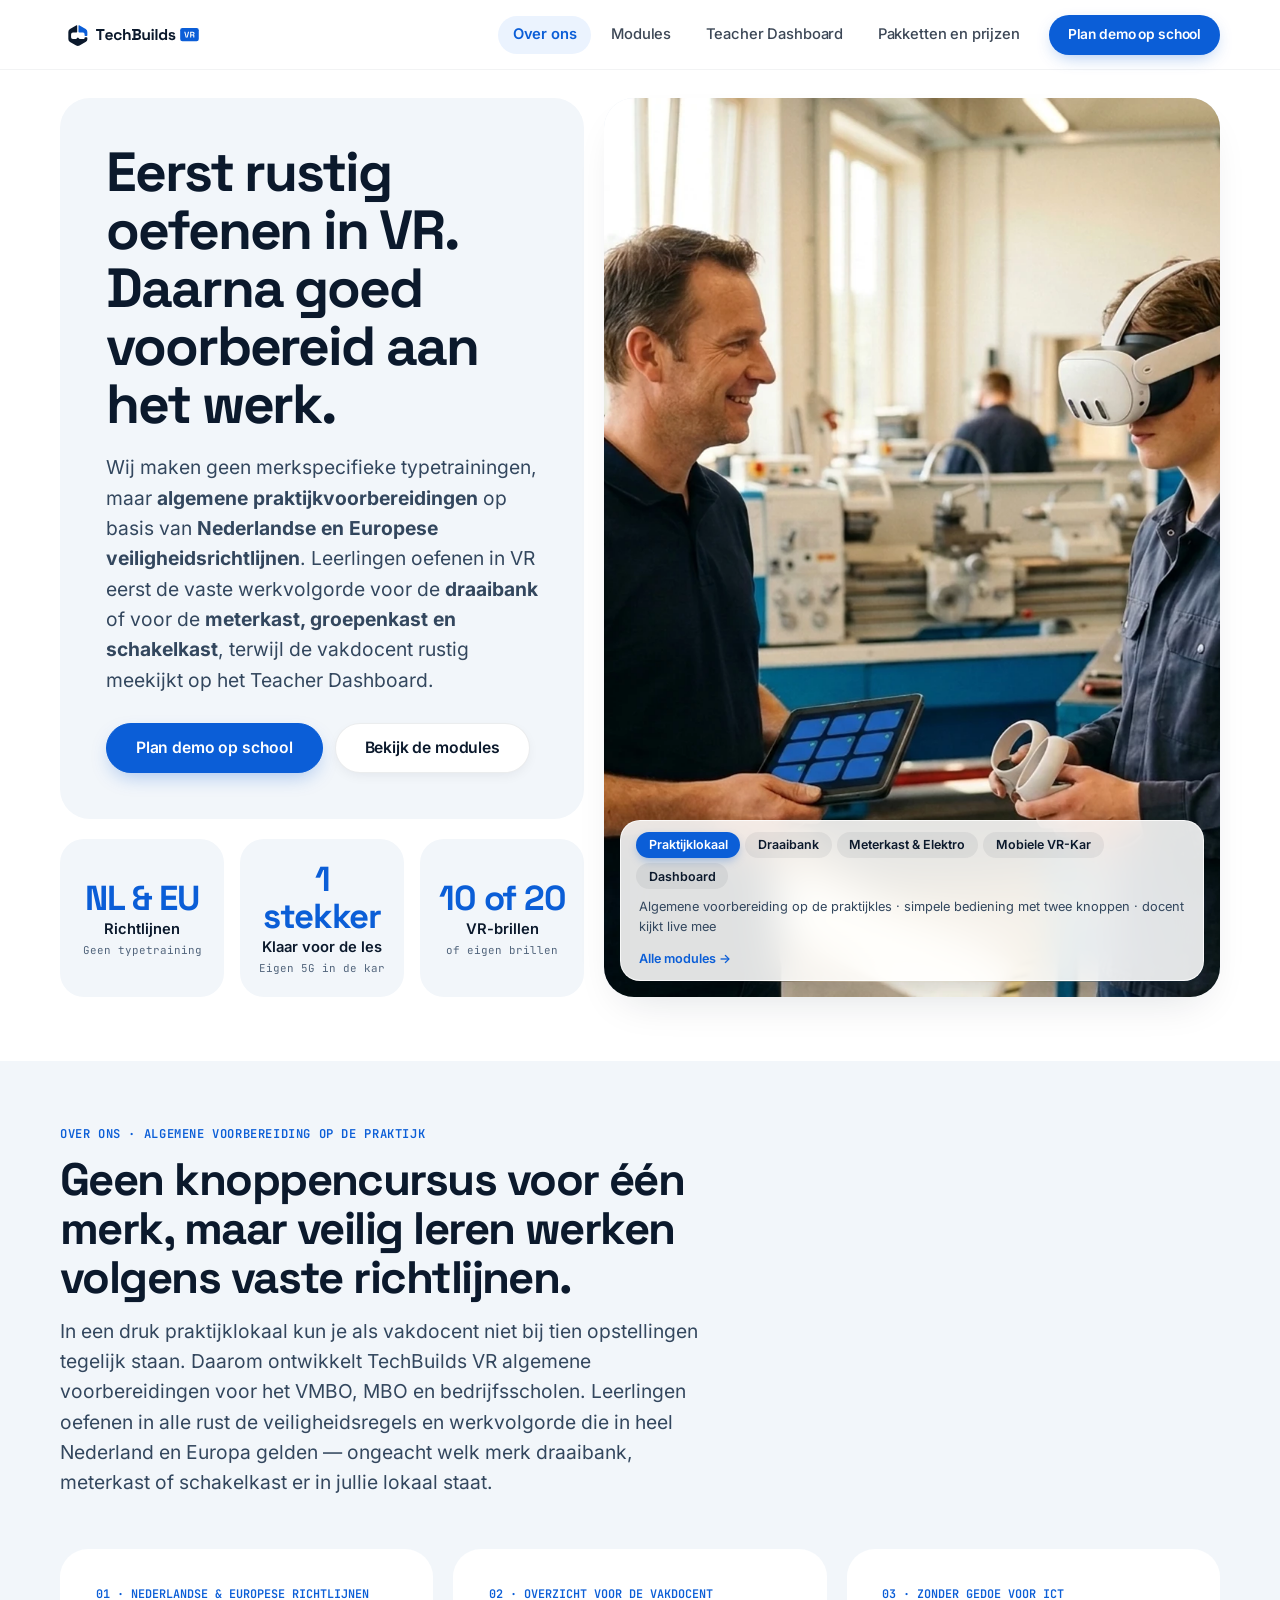
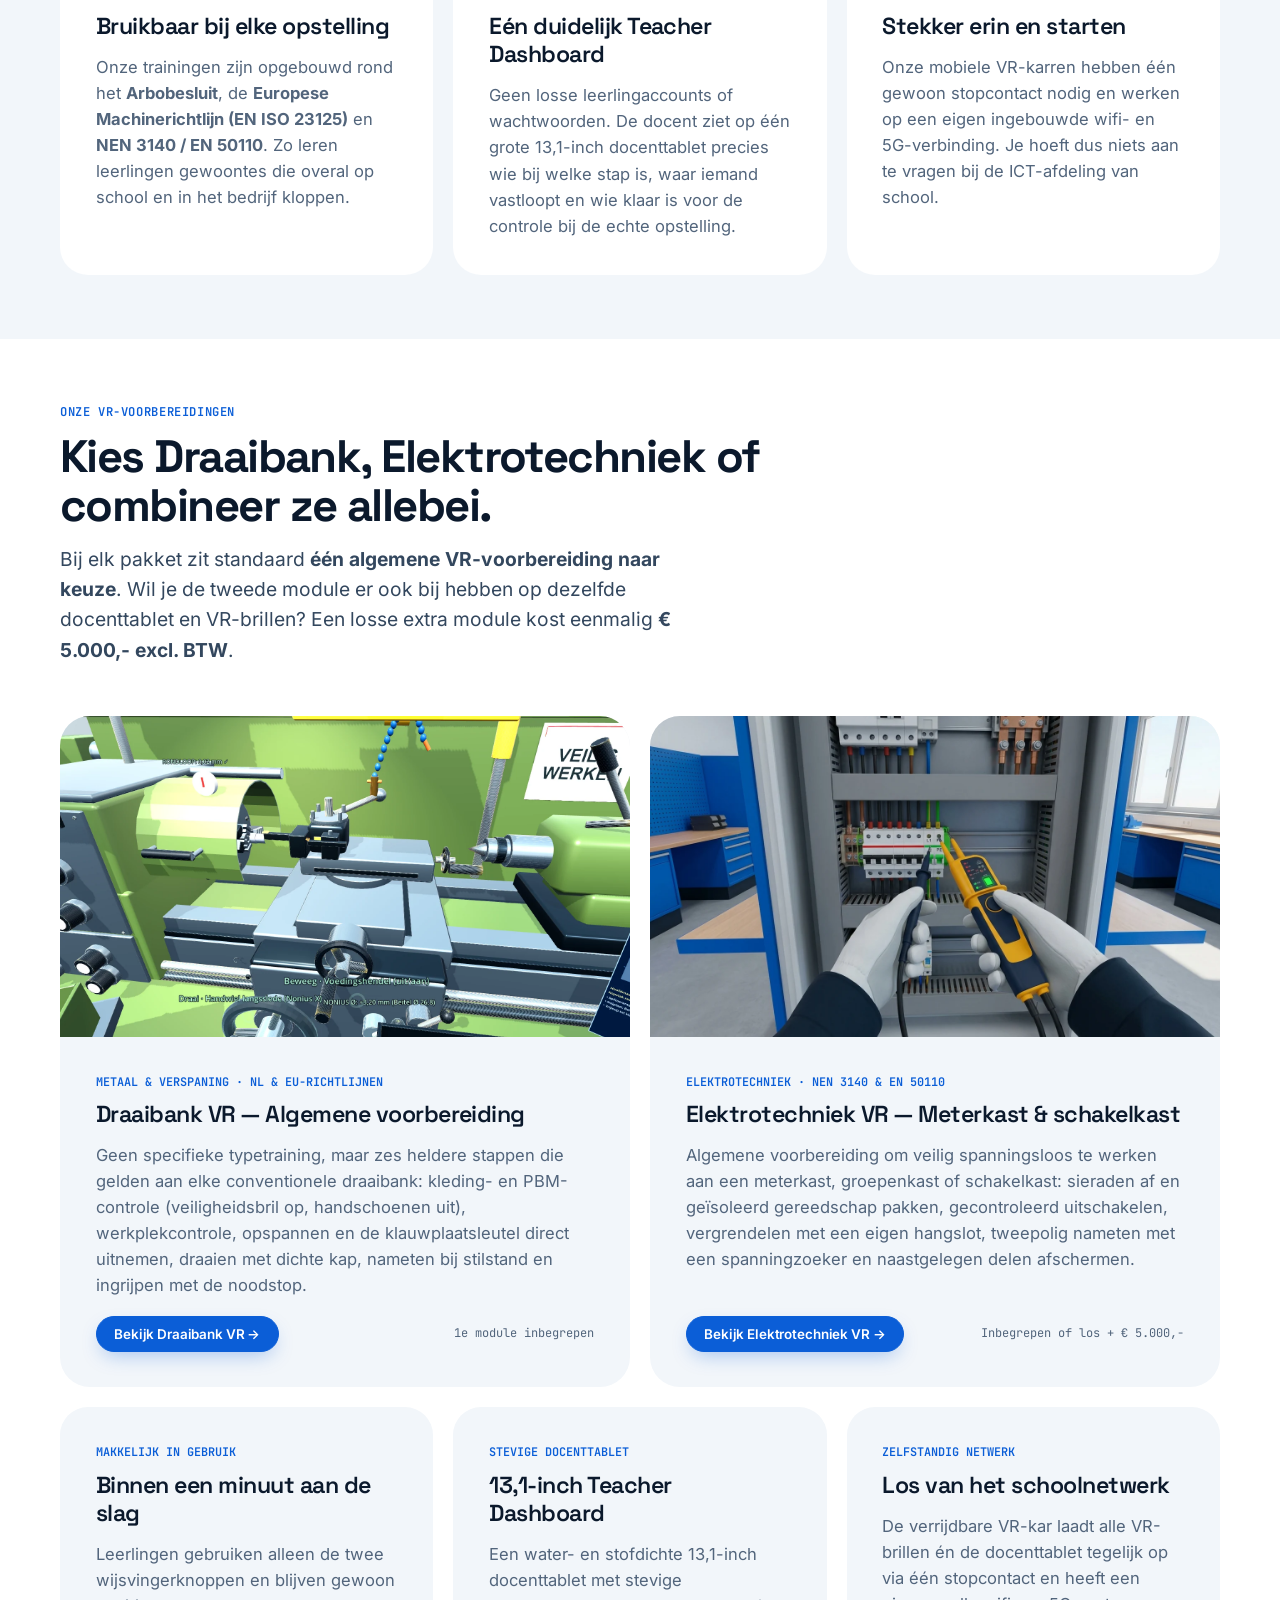
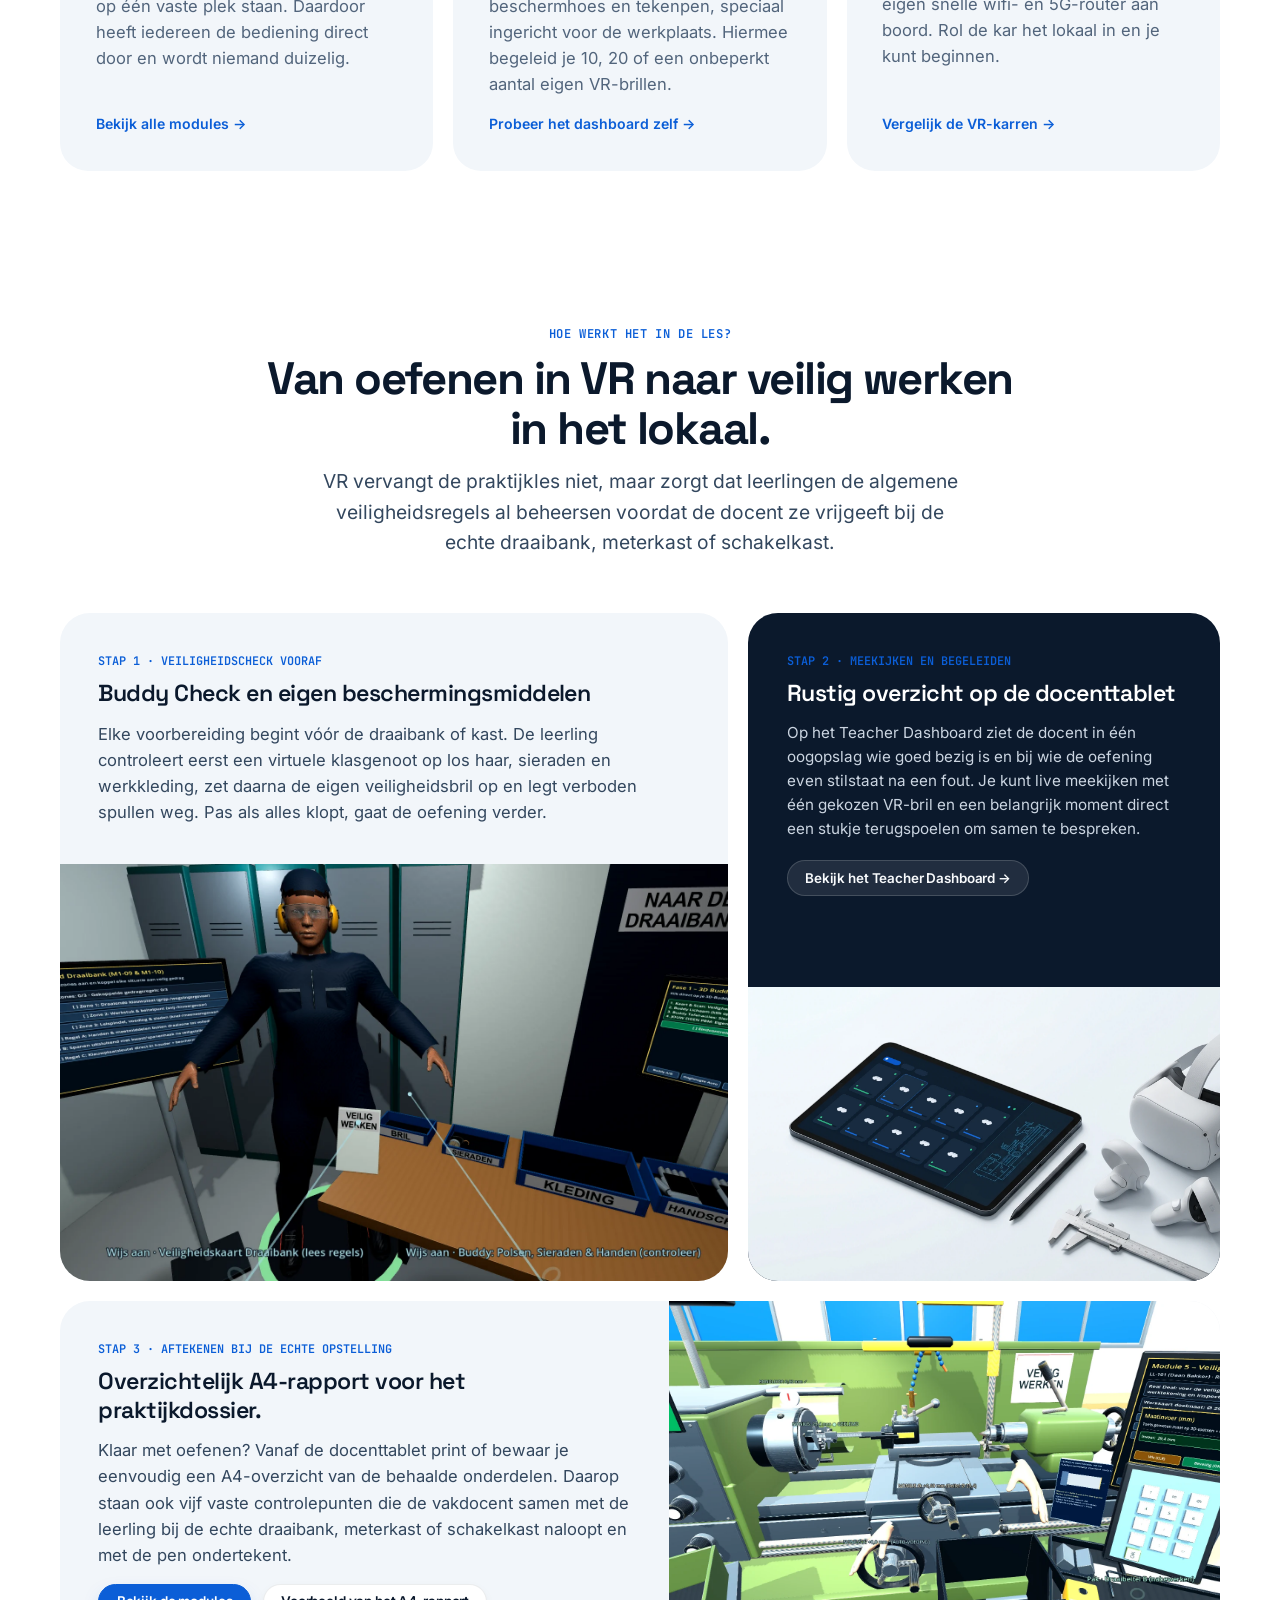
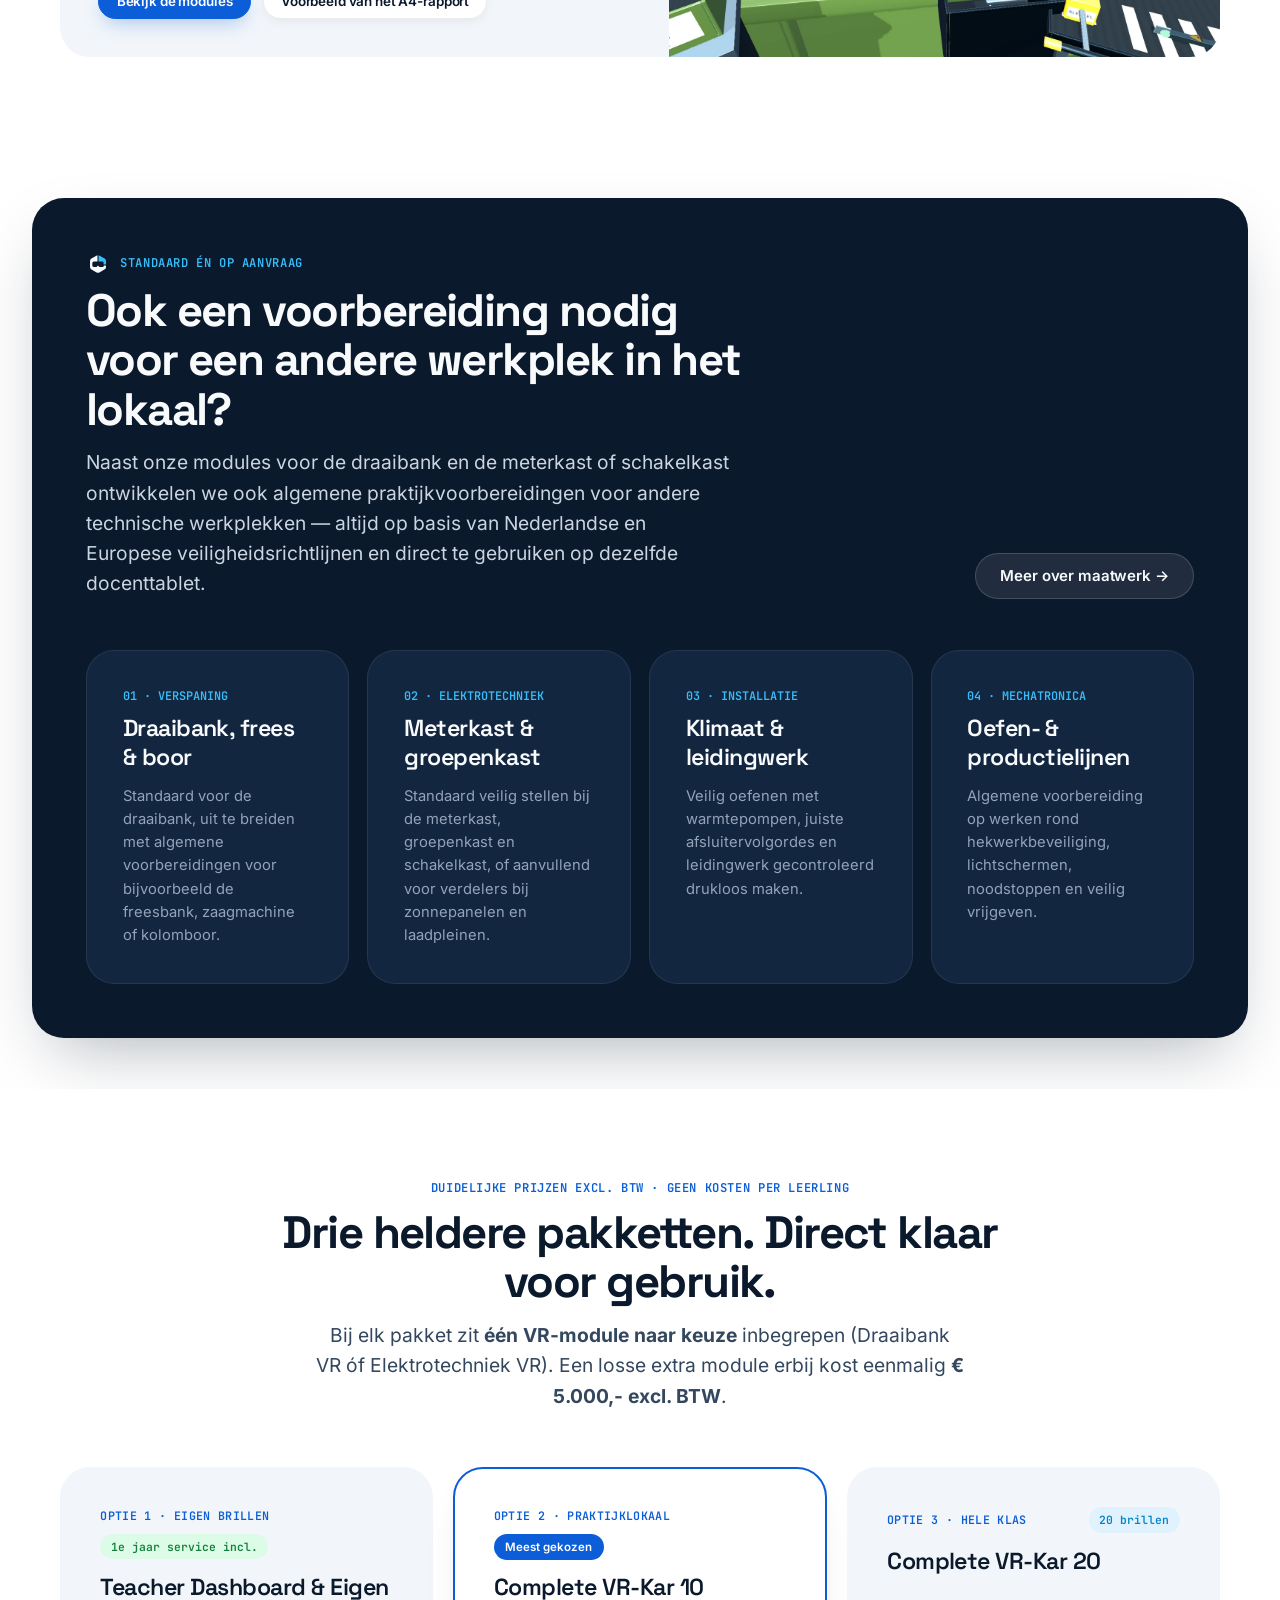
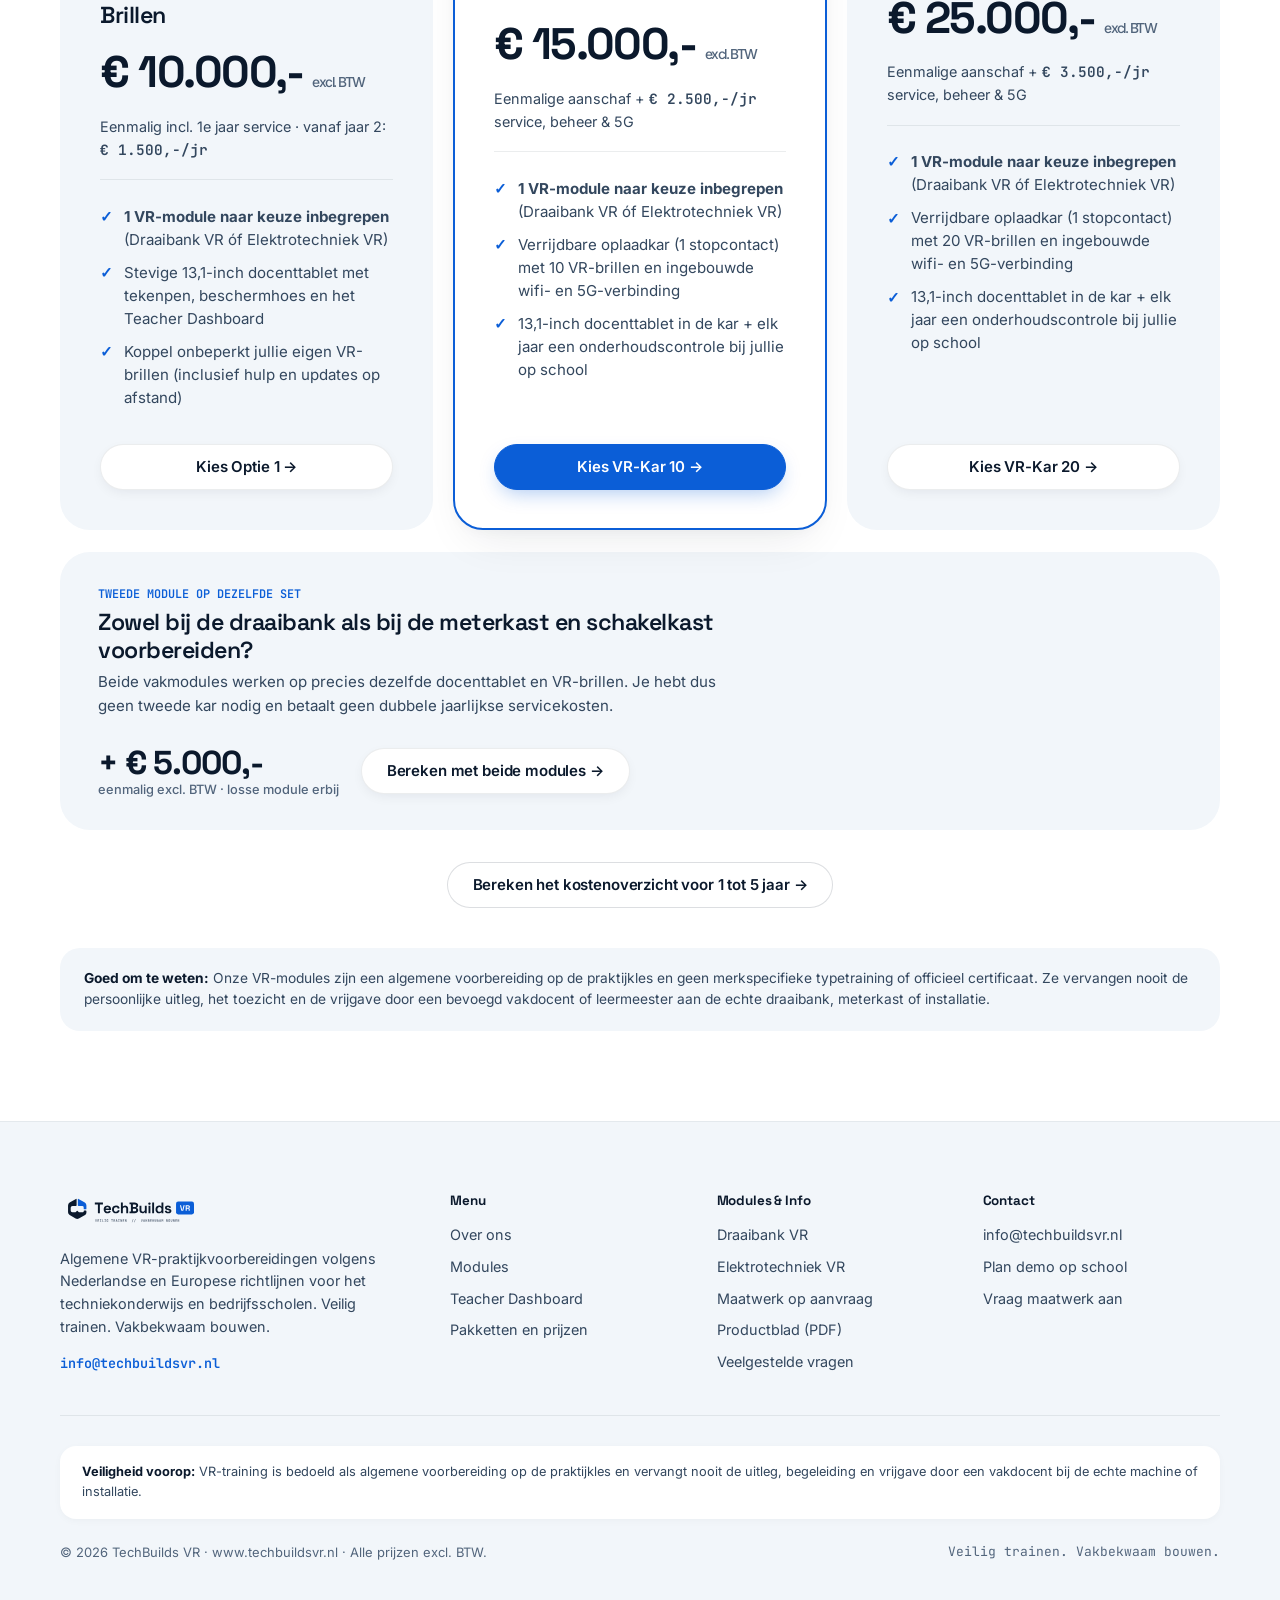
==== commit fc18633e: "Website v2.3: algemene praktijkvoorbereidingen (NL & EU-richtlijnen), merkneutraal zonder merknamen " ====
--- a/index.html
+++ b/index.html
@@ -3,10 +3,10 @@
 <head>
   <meta charset="UTF-8" />
   <meta name="viewport" content="width=device-width, initial-scale=1.0" />
-  <title>TechBuilds VR — Veilig trainen. Vakbekwaam bouwen. | VR-Veiligheidstraining voor Techniekonderwijs</title>
-  <meta name="description" content="Praktische VR-veiligheidstrainingen voor het techniekonderwijs en bedrijfsscholen. Oefen veilig aan de draaibank (WEILER Praktikant 140) en schakelkast (NEN 3140 &amp; Lockout-Tagout) met één overzichtelijk Teacher Dashboard." />
-  <meta property="og:title" content="TechBuilds VR — Veilig oefenen in VR, goed voorbereid naar de werkplaats." />
-  <meta property="og:description" content="VR-vakmodules voor Metaal &amp; Verspaning en Elektrotechniek, inclusief 13,1-inch Teacher Dashboard en complete VR-karren vanaf € 10.000,- excl. BTW." />
+  <title>TechBuilds VR — Veilig trainen. Vakbekwaam bouwen. | Algemene VR-Praktijkvoorbereiding</title>
+  <meta name="description" content="Algemene VR-praktijkvoorbereidingen voor het techniekonderwijs en bedrijfsscholen. Geen merkspecifieke typetrainingen, maar veilig leren werken aan de draaibank, meterkast en schakelkast volgens Nederlandse en Europese richtlijnen." />
+  <meta property="og:title" content="TechBuilds VR — Algemene praktijkvoorbereiding in VR, veilig naar de werkplaats." />
+  <meta property="og:description" content="Algemene VR-voorbereidingen voor de draaibank en voor meterkast &amp; schakelkast volgens Nederlandse en Europese richtlijnen, inclusief 13,1-inch Teacher Dashboard en mobiele VR-karren vanaf € 10.000,- excl. BTW." />
   <meta property="og:image" content="assets/img/logo/OpenGraph_Social_Preview_1200x630.png" />
   <meta property="og:type" content="website" />
   <link rel="icon" type="image/svg+xml" href="assets/img/logo/favicon.svg" />
@@ -69,9 +69,9 @@
       <div class="container hero-bento-grid">
         <div class="hero-bento-left">
           <div class="bento-statement-tile">
-            <h1 class="h1-bento">Eerst rustig oefenen in VR. Daarna veilig aan de machine.</h1>
+            <h1 class="h1-bento">Eerst rustig oefenen in VR. Daarna goed voorbereid aan het werk.</h1>
             <p class="lead">
-              Met onze VR-trainingen voor <strong>Verspaning (WEILER draaibank)</strong> en <strong>Elektrotechniek (NEN 3140 &amp; Lockout-Tagout)</strong> leren leerlingen en studenten stap voor stap veilig werken voordat ze aan de echte opstelling staan. De docent kijkt eenvoudig mee via het Teacher Dashboard, zonder gedoe met het schoolnetwerk.
+              Wij maken geen merkspecifieke typetrainingen, maar <strong>algemene praktijkvoorbereidingen</strong> op basis van <strong>Nederlandse en Europese veiligheidsrichtlijnen</strong>. Leerlingen oefenen in VR eerst de vaste werkvolgorde voor de <strong>draaibank</strong> of voor de <strong>meterkast, groepenkast en schakelkast</strong>, terwijl de vakdocent rustig meekijkt op het Teacher Dashboard.
             </p>
             <div class="btn-group">
               <a href="prijzen-contact.html?onderwerp=demo#aanvraag" class="btn btn-primary btn-lg" id="heroBtnDemo">Plan demo op school</a>
@@ -81,9 +81,9 @@
 
           <div class="hero-metrics-row" role="group" aria-label="Kernpunten">
             <button type="button" class="bento-metric-tile" data-hero-scene="elektro" aria-pressed="false" id="heroTileModules">
-              <span class="metric-num">2</span>
-              <span class="metric-label">Vakgebieden</span>
-              <span class="metric-sub">Draaibank &amp; Elektro</span>
+              <span class="metric-num">NL &amp; EU</span>
+              <span class="metric-label">Richtlijnen</span>
+              <span class="metric-sub">Geen typetraining</span>
             </button>
 
             <button type="button" class="bento-metric-tile" data-hero-scene="kar" aria-pressed="false" id="heroTileKar">
@@ -101,18 +101,18 @@
         </div>
 
         <div class="hero-photo-tile">
-          <img id="heroStageImg" class="hero-photo-img" src="assets/img/brand/hero_techbuilds_vr_werkplaats.webp" alt="Praktijklokaal waar een student met een VR-bril oefent bij de draaibank terwijl de vakdocent meekijkt op de tablet" width="1376" height="768" />
+          <img id="heroStageImg" class="hero-photo-img" src="assets/img/brand/hero_techbuilds_vr_werkplaats.webp" alt="Praktijklokaal waar een student met een VR-bril oefent bij de draaibank terwijl de vakdocent meekijkt op de docenttablet" width="1376" height="768" />
 
           <div class="hero-frosted-dock" aria-label="Wissel praktijkweergave">
             <div class="hero-dock-pills" role="tablist">
               <button type="button" class="hero-dock-pill is-active" role="tab" aria-selected="true" data-hero-scene="praktijklokaal" id="heroDockTab0">Praktijklokaal</button>
-              <button type="button" class="hero-dock-pill" role="tab" aria-selected="false" data-hero-scene="modules" id="heroDockTab1">Draaibank VR</button>
-              <button type="button" class="hero-dock-pill" role="tab" aria-selected="false" data-hero-scene="elektro" id="heroDockTabElektro">Elektro VR</button>
+              <button type="button" class="hero-dock-pill" role="tab" aria-selected="false" data-hero-scene="modules" id="heroDockTab1">Draaibank</button>
+              <button type="button" class="hero-dock-pill" role="tab" aria-selected="false" data-hero-scene="elektro" id="heroDockTabElektro">Meterkast &amp; Elektro</button>
               <button type="button" class="hero-dock-pill" role="tab" aria-selected="false" data-hero-scene="kar" id="heroDockTab2">Mobiele VR-Kar</button>
               <button type="button" class="hero-dock-pill" role="tab" aria-selected="false" data-hero-scene="tablet" id="heroDockTab3">Dashboard</button>
             </div>
             <div class="hero-dock-caption-row">
-              <span id="heroSceneCaption">Oefenen op één vaste plek in het lokaal · simpele bediening met twee knoppen · docent kijkt live mee</span>
+              <span id="heroSceneCaption">Algemene voorbereiding op de praktijkles · simpele bediening met twee knoppen · docent kijkt live mee</span>
               <a href="modules.html" class="hero-dock-link" id="heroSceneLink">Alle modules →</a>
             </div>
           </div>
@@ -124,19 +124,19 @@
     <section class="section section-tight section-paper" id="over-ons" aria-label="Over TechBuilds VR">
       <div class="container">
         <div class="section-intro reveal-item">
-          <span class="section-kicker">Over ons · Waarom wij dit bouwen</span>
-          <h2 class="h2-section">Meer rust voor de docent. Meer zelfvertrouwen bij de leerling.</h2>
+          <span class="section-kicker">Over ons · Algemene voorbereiding op de praktijk</span>
+          <h2 class="h2-section">Geen knoppencursus voor één merk, maar veilig leren werken volgens vaste richtlijnen.</h2>
           <p class="lead">
-            In een druk praktijklokaal kun je als vakdocent niet bij tien machines tegelijk staan. TechBuilds VR helpt scholen in het VMBO, MBO en het bedrijfsleven door leerlingen de veiligheidsregels en vaste werkvolgorde eerst rustig in VR te laten oefenen. Zo stapt iedereen beter voorbereid naar de echte machine of schakelkast.
+            In een druk praktijklokaal kun je als vakdocent niet bij tien opstellingen tegelijk staan. Daarom ontwikkelt TechBuilds VR algemene voorbereidingen voor het VMBO, MBO en bedrijfsscholen. Leerlingen oefenen in alle rust de veiligheidsregels en werkvolgorde die in heel Nederland en Europa gelden — ongeacht welk merk draaibank, meterkast of schakelkast er in jullie lokaal staat.
           </p>
         </div>
 
         <div class="grid-3">
           <article class="bento-tile reveal-item" style="background:#FFFFFF;">
-            <span class="card-step">01 · HERKENBAAR UIT DE PRAKTIJK</span>
-            <h3 class="h3-card">Zoals het echt op school werkt</h3>
+            <span class="card-step">01 · NEDERLANDSE &amp; EUROPESE RICHTLIJNEN</span>
+            <h3 class="h3-card">Bruikbaar bij elke opstelling</h3>
             <p class="muted" style="margin:0;">
-              Geen spelletjes of fantasiewerelden, maar realistische opstellingen die precies aansluiten op de veiligheidsafspraken in de werkplaats, zoals <strong>Arbobesluit Hoofdstuk 7</strong> en <strong>NEN 3140</strong>.
+              Onze trainingen zijn opgebouwd rond het <strong>Arbobesluit</strong>, de <strong>Europese Machinerichtlijn (EN ISO 23125)</strong> en <strong>NEN 3140 / EN 50110</strong>. Zo leren leerlingen gewoontes die overal op school en in het bedrijf kloppen.
             </p>
           </article>
 
@@ -144,7 +144,7 @@
             <span class="card-step">02 · OVERZICHT VOOR DE VAKDOCENT</span>
             <h3 class="h3-card">Eén duidelijk Teacher Dashboard</h3>
             <p class="muted" style="margin:0;">
-              Geen losse leerlingaccounts of wachtwoorden. De docent ziet op één grote 13,1-inch Samsung-tablet precies wie bij welke stap is, waar iemand vastloopt en wie klaar is voor de praktijkcheck.
+              Geen losse leerlingaccounts of wachtwoorden. De docent ziet op één grote 13,1-inch docenttablet precies wie bij welke stap is, waar iemand vastloopt en wie klaar is voor de controle bij de echte opstelling.
             </p>
           </article>
 
@@ -152,7 +152,7 @@
             <span class="card-step">03 · ZONDER GEDOE VOOR ICT</span>
             <h3 class="h3-card">Stekker erin en starten</h3>
             <p class="muted" style="margin:0;">
-              Onze mobiele VR-karren hebben één gewoon stopcontact nodig en werken op een eigen ingebouwde 5G-verbinding. Je hoeft dus niets aan te vragen bij de ICT-afdeling van school.
+              Onze mobiele VR-karren hebben één gewoon stopcontact nodig en werken op een eigen ingebouwde wifi- en 5G-verbinding. Je hoeft dus niets aan te vragen bij de ICT-afdeling van school.
             </p>
           </article>
         </div>
@@ -163,23 +163,23 @@
     <section class="section section-tight section-surface" id="vakmodules" aria-label="Twee standaard VR-vakmodules">
       <div class="container">
         <div class="section-intro reveal-item">
-          <span class="section-kicker">Onze VR-modules</span>
-          <h2 class="h2-section">Kies Metaal, Elektrotechniek of combineer ze allebei.</h2>
+          <span class="section-kicker">Onze VR-voorbereidingen</span>
+          <h2 class="h2-section">Kies Draaibank, Elektrotechniek of combineer ze allebei.</h2>
           <p class="lead">
-            Bij elk pakket zit standaard <strong>één VR-module naar keuze</strong>. Wil je de tweede module er ook bij hebben op dezelfde tablet en VR-brillen? Een losse extra module kost eenmalig <strong>€ 5.000,- excl. BTW</strong>.
+            Bij elk pakket zit standaard <strong>één algemene VR-voorbereiding naar keuze</strong>. Wil je de tweede module er ook bij hebben op dezelfde docenttablet en VR-brillen? Een losse extra module kost eenmalig <strong>€ 5.000,- excl. BTW</strong>.
           </p>
         </div>
 
         <div class="grid-2" style="margin-bottom:20px;">
           <article class="module-showcase-card reveal-item">
             <div class="module-showcase-media">
-              <img src="assets/img/weiler/weiler_03_vr_trapdraaien_werktekening.webp" alt="Draaibank VR op de WEILER Praktikant 140 met gesloten beschermkap en werktekening" width="1600" height="960" loading="lazy" />
+              <img src="assets/img/draaibank/draaibank_03_vr_trapdraaien_werktekening.webp" alt="Algemene praktijkvoorbereiding aan de draaibank in VR met gesloten beschermkap en werktekening" width="1600" height="960" loading="lazy" />
             </div>
             <div class="module-showcase-body">
-              <span class="card-step">METAAL &amp; VERSPANING</span>
-              <h3 class="h3-card">Draaibank VR — WEILER Praktikant 140</h3>
+              <span class="card-step">METAAL &amp; VERSPANING · NL &amp; EU-RICHTLIJNEN</span>
+              <h3 class="h3-card">Draaibank VR — Algemene voorbereiding</h3>
               <p class="muted" style="margin:0;">
-                Leerlingen doorlopen zes overzichtelijke onderdelen: van kleding- en PBM-controle (veiligheidsbril op, handschoenen uit) tot opspannen zonder de klauwplaatsleutel te laten zitten, vlak- en trapdraaien volgens tekening, nameten bij stilstand en veilig ingrijpen met de noodstop.
+                Geen specifieke typetraining, maar zes heldere stappen die gelden aan elke conventionele draaibank: kleding- en PBM-controle (veiligheidsbril op, handschoenen uit), werkplekcontrole, opspannen en de klauwplaatsleutel direct uitnemen, draaien met dichte kap, nameten bij stilstand en ingrijpen met de noodstop.
               </p>
               <div class="module-showcase-footer">
                 <a href="training-draaibank.html" class="btn btn-primary btn-sm" id="homeCardDraaibankBtn">Bekijk Draaibank VR →</a>
@@ -190,13 +190,13 @@
 
           <article class="module-showcase-card reveal-item">
             <div class="module-showcase-media">
-              <img src="assets/img/elektro/elektro_02_tweepolig_meten.webp" alt="Elektrotechniek VR tweepolig spanningsloos meten met een Duspol op een 400V-verdeler" width="1376" height="768" loading="lazy" />
+              <img src="assets/img/elektro/elektro_02_tweepolig_meten.webp" alt="Tweepolig spanningsloos meten met een spanningzoeker in een groepenkast en schakelkast in VR" width="1376" height="768" loading="lazy" />
             </div>
             <div class="module-showcase-body">
-              <span class="card-step">ELEKTROTECHNIEK · NEN 3140</span>
-              <h3 class="h3-card">Elektrotechniek VR — Veilig stellen</h3>
+              <span class="card-step">ELEKTROTECHNIEK · NEN 3140 &amp; EN 50110</span>
+              <h3 class="h3-card">Elektrotechniek VR — Meterkast &amp; schakelkast</h3>
               <p class="muted" style="margin:0;">
-                Oefen zonder risico de vijf veiligheidsregels aan een 400V-verdeelkast: sieraden af en geïsoleerd gereedschap pakken, gecontroleerd uitschakelen, vergrendelen met een eigen hangslot (Lockout-Tagout), tweepolig nameten met voor- en nacontrole en netjes afschermen.
+                Algemene voorbereiding om veilig spanningsloos te werken aan een meterkast, groepenkast of schakelkast: sieraden af en geïsoleerd gereedschap pakken, gecontroleerd uitschakelen, vergrendelen met een eigen hangslot, tweepolig nameten met een spanningzoeker en naastgelegen delen afschermen.
               </p>
               <div class="module-showcase-footer">
                 <a href="training-elektrotechniek.html" class="btn btn-primary btn-sm" id="homeCardElektroBtn">Bekijk Elektrotechniek VR →</a>
@@ -220,7 +220,7 @@
             <span class="card-step">STEVIGE DOCENTTABLET</span>
             <h3 class="h3-card">13,1-inch Teacher Dashboard</h3>
             <p class="muted" style="margin:0 0 1rem 0;">
-              Een water- en stofdichte Samsung-tablet met beschermhoes en pen, speciaal ingesteld voor de werkplaats. Hiermee begeleid je 10, 20 of een onbeperkt aantal eigen brillen.
+              Een water- en stofdichte 13,1-inch docenttablet met stevige beschermhoes en tekenpen, speciaal ingericht voor de werkplaats. Hiermee begeleid je 10, 20 of een onbeperkt aantal eigen VR-brillen.
             </p>
             <a href="docentapp-tablet.html" style="margin-top:auto;font-size:0.88rem;font-weight:600;" id="pillarLinkTablet">Probeer het dashboard zelf →</a>
           </article>
@@ -229,7 +229,7 @@
             <span class="card-step">ZELFSTANDIG NETWERK</span>
             <h3 class="h3-card">Los van het schoolnetwerk</h3>
             <p class="muted" style="margin:0 0 1rem 0;">
-              De Zioxi VR-kar laadt alle brillen én de tablet tegelijk op via één stopcontact en heeft een eigen snelle wifi- en 5G-router aan boord. Rol de kar het lokaal in en je kunt beginnen.
+              De verrijdbare VR-kar laadt alle VR-brillen én de docenttablet tegelijk op via één stopcontact en heeft een eigen snelle wifi- en 5G-router aan boord. Rol de kar het lokaal in en je kunt beginnen.
             </p>
             <a href="prijzen-contact.html#pakket-keuze" style="margin-top:auto;font-size:0.88rem;font-weight:600;" id="pillarLinkKar">Vergelijk de VR-karren →</a>
           </article>
@@ -244,7 +244,7 @@
           <span class="section-kicker">Hoe werkt het in de les?</span>
           <h2 class="h2-section">Van oefenen in VR naar veilig werken in het lokaal.</h2>
           <p class="lead">
-            VR vervangt de praktijkles niet, maar zorgt dat leerlingen de basisregels al in de vingers hebben voordat de docent ze vrijgeeft bij de echte machine.
+            VR vervangt de praktijkles niet, maar zorgt dat leerlingen de algemene veiligheidsregels al beheersen voordat de docent ze vrijgeeft bij de echte draaibank, meterkast of schakelkast.
           </p>
         </div>
 
@@ -255,11 +255,11 @@
               <span class="card-step">STAP 1 · VEILIGHEIDSCHECK VOORAF</span>
               <h3 class="h3-card">Buddy Check en eigen beschermingsmiddelen</h3>
               <p class="body-copy" style="margin-bottom:0;">
-                Elke training begint vóór de machine of kast. De leerling controleert eerst een virtuele klasgenoot op los haar, sieraden en werkkleding, zet daarna de eigen veiligheidsbril op en legt verboden spullen weg. Pas als alles klopt, gaat de training verder.
+                Elke voorbereiding begint vóór de draaibank of kast. De leerling controleert eerst een virtuele klasgenoot op los haar, sieraden en werkkleding, zet daarna de eigen veiligheidsbril op en legt verboden spullen weg. Pas als alles klopt, gaat de oefening verder.
               </p>
             </div>
             <div class="bento-card-media">
-              <img src="assets/img/weiler/weiler_00b_buddy_check_compleet.webp" alt="Buddy Check en controle van persoonlijke beschermingsmiddelen in VR" width="1600" height="960" loading="lazy" />
+              <img src="assets/img/draaibank/draaibank_00b_buddy_check_compleet.webp" alt="Buddy Check en controle van persoonlijke beschermingsmiddelen in VR" width="1600" height="960" loading="lazy" />
             </div>
           </article>
 
@@ -267,14 +267,14 @@
           <article class="bento-card bento-card-dark bento-span-5 reveal-item">
             <div class="bento-card-body">
               <span class="card-step">STAP 2 · MEEKIJKEN EN BEGELEIDEN</span>
-              <h3 class="h3-card">Rustig overzicht op de tablet</h3>
+              <h3 class="h3-card">Rustig overzicht op de docenttablet</h3>
               <p style="color:#CBD5E1;font-size:0.95rem;margin:0 0 1.2rem 0;">
-                Op het Teacher Dashboard ziet de docent in één oogopslag wie goed bezig is en bij wie de simulatie even stilstaat na een fout. Je kunt live meekijken met één gekozen bril en een belangrijk moment direct een stukje terugspoelen om samen te bespreken.
+                Op het Teacher Dashboard ziet de docent in één oogopslag wie goed bezig is en bij wie de oefening even stilstaat na een fout. Je kunt live meekijken met één gekozen VR-bril en een belangrijk moment direct een stukje terugspoelen om samen te bespreken.
               </p>
               <a href="docentapp-tablet.html#live-simulator" class="btn btn-dark-pill btn-sm" id="homeBentoBtnSim">Bekijk het Teacher Dashboard →</a>
             </div>
             <div class="bento-card-media">
-              <img src="assets/img/brand/pakket_regietablet_vr_set.webp" alt="13,1-inch Samsung tablet met het Teacher Dashboard en een Meta Quest 3S VR-bril" width="1200" height="896" loading="lazy" />
+              <img src="assets/img/brand/pakket_regietablet_vr_set.webp" alt="13,1-inch docenttablet met het Teacher Dashboard, tekenpen, schuifmaat en een VR-bril" width="1200" height="896" loading="lazy" />
             </div>
           </article>
 
@@ -285,7 +285,7 @@
                 <span class="card-step">STAP 3 · AFTEKENEN BIJ DE ECHTE OPSTELLING</span>
                 <h3 class="h3-card" style="font-size:clamp(1.35rem,1.15rem+0.65vw,1.72rem);">Overzichtelijk A4-rapport voor het praktijkdossier.</h3>
                 <p class="body-copy">
-                  Klaar met oefenen? Vanaf de tablet print of bewaar je eenvoudig een A4-overzicht van de behaalde onderdelen. Daarop staan ook vijf vaste controlepunten die de vakdocent samen met de leerling bij de echte machine of kast naloopt en met de pen ondertekent.
+                  Klaar met oefenen? Vanaf de docenttablet print of bewaar je eenvoudig een A4-overzicht van de behaalde onderdelen. Daarop staan ook vijf vaste controlepunten die de vakdocent samen met de leerling bij de echte draaibank, meterkast of schakelkast naloopt en met de pen ondertekent.
                 </p>
                 <div class="btn-group">
                   <a href="modules.html" class="btn btn-primary btn-sm" id="homeBtnCurriculum">Bekijk de modules</a>
@@ -293,7 +293,7 @@
                 </div>
               </div>
               <div class="bento-card-media" style="height:100%;">
-                <img src="assets/img/weiler/weiler_04_vr_schuifmaat_nameten.webp" alt="Nameten met een schuifmaat bij stilstaande draaibank in VR" width="1600" height="960" loading="lazy" style="height:100%;" />
+                <img src="assets/img/draaibank/draaibank_04_vr_schuifmaat_nameten.webp" alt="Nameten met een schuifmaat bij stilstaande draaibank in VR" width="1600" height="960" loading="lazy" style="height:100%;" />
               </div>
             </div>
           </article>
@@ -301,19 +301,19 @@
       </div>
     </section>
 
-    <!-- Maatwerk Podium -->
-    <section class="pro-podium-wrap" aria-label="Maatwerk mogelijkheden">
+    <!-- Aanvullende Werkplekken & Maatwerk Podium -->
+    <section class="pro-podium-wrap" aria-label="Aanvullende praktijkvoorbereidingen">
       <div class="container-wide">
         <div class="pro-podium theme-dark reveal-item">
           <div class="section-header-row">
             <div style="max-width:680px;">
               <div style="display:flex;align-items:center;gap:0.65rem;margin-bottom:0.65rem;">
                 <img src="assets/img/logo/TechBuildsVR_Icon_Symbol_DarkBG.svg" alt="" width="24" height="24" aria-hidden="true" />
-                <span class="section-kicker" style="margin:0;">Standaard én op maat</span>
+                <span class="section-kicker" style="margin:0;">Standaard én op aanvraag</span>
               </div>
-              <h2 class="h2-section">Staat er een specifieke machine in jullie werkplaats? Wij bouwen hem na.</h2>
+              <h2 class="h2-section">Ook een voorbereiding nodig voor een andere werkplek in het lokaal?</h2>
               <p class="lead">
-                Naast Draaibank VR en Elektrotechniek VR maken we ook trainingen op maat voor eigen machines, installaties of productielijnen. Die nieuwe training komt gewoon bij je bestaande modules op dezelfde tablet te staan.
+                Naast onze modules voor de draaibank en de meterkast of schakelkast ontwikkelen we ook algemene praktijkvoorbereidingen voor andere technische werkplekken — altijd op basis van Nederlandse en Europese veiligheidsrichtlijnen en direct te gebruiken op dezelfde docenttablet.
               </p>
             </div>
             <a href="maatwerk.html" class="btn btn-dark-pill" id="homeBtnMaatwerk">Meer over maatwerk →</a>
@@ -322,23 +322,23 @@
           <div class="grid-4">
             <article class="apple-card">
               <span class="card-step">01 · VERSPANING</span>
-              <h3 class="h3-card">Metaal &amp; CNC</h3>
-              <p style="color:#94A3B8;font-size:0.92rem;margin:0;">Standaard WEILER draaibank, uit te breiden met bijvoorbeeld frezen, kolomboor of CNC-opstart.</p>
+              <h3 class="h3-card">Draaibank, frees &amp; boor</h3>
+              <p style="color:#94A3B8;font-size:0.92rem;margin:0;">Standaard voor de draaibank, uit te breiden met algemene voorbereidingen voor bijvoorbeeld de freesbank, zaagmachine of kolomboor.</p>
             </article>
             <article class="apple-card">
               <span class="card-step">02 · ELEKTROTECHNIEK</span>
-              <h3 class="h3-card">LOTO &amp; NEN 3140</h3>
-              <p style="color:#94A3B8;font-size:0.92rem;margin:0;">Standaardmodule Veilig stellen aan 400V-verdelers, of op maat voor eigen schakelkasten en zonnepaneel-verdelers.</p>
+              <h3 class="h3-card">Meterkast &amp; groepenkast</h3>
+              <p style="color:#94A3B8;font-size:0.92rem;margin:0;">Standaard veilig stellen bij de meterkast, groepenkast en schakelkast, of aanvullend voor verdelers bij zonnepanelen en laadpleinen.</p>
             </article>
             <article class="apple-card">
               <span class="card-step">03 · INSTALLATIE</span>
-              <h3 class="h3-card">Klimaat &amp; Techniek</h3>
-              <p style="color:#94A3B8;font-size:0.92rem;margin:0;">Oefenen met warmtepompen, juiste afsluitervolgordes en installaties veilig drukloos maken.</p>
+              <h3 class="h3-card">Klimaat &amp; leidingwerk</h3>
+              <p style="color:#94A3B8;font-size:0.92rem;margin:0;">Veilig oefenen met warmtepompen, juiste afsluitervolgordes en leidingwerk gecontroleerd drukloos maken.</p>
             </article>
             <article class="apple-card">
               <span class="card-step">04 · MECHATRONICA</span>
-              <h3 class="h3-card">Productielijnen</h3>
-              <p style="color:#94A3B8;font-size:0.92rem;margin:0;">Nieuwe medewerkers of studenten inwerken op hekwerkbeveiliging, lichtschermen en storingen oplossen.</p>
+              <h3 class="h3-card">Oefen- &amp; productielijnen</h3>
+              <p style="color:#94A3B8;font-size:0.92rem;margin:0;">Algemene voorbereiding op werken rond hekwerkbeveiliging, lichtschermen, noodstoppen en veilig vrijgeven.</p>
             </article>
           </div>
         </div>
@@ -368,8 +368,8 @@
             <p class="price-annual">Eenmalig incl. 1e jaar service · vanaf jaar 2: <strong class="mono">€ 1.500,-/jr</strong></p>
             <ul class="check-list" style="font-size:0.91rem;">
               <li><strong>1 VR-module naar keuze inbegrepen</strong> (Draaibank VR óf Elektrotechniek VR)</li>
-              <li>Stevige 13,1-inch Samsung-tablet met pen, beschermhoes en het Teacher Dashboard</li>
-              <li>Koppel onbeperkt jullie eigen Meta Quest-brillen (inclusief hulp en updates op afstand)</li>
+              <li>Stevige 13,1-inch docenttablet met tekenpen, beschermhoes en het Teacher Dashboard</li>
+              <li>Koppel onbeperkt jullie eigen VR-brillen (inclusief hulp en updates op afstand)</li>
             </ul>
             <div style="margin-top:auto;padding-top:1.15rem;">
               <a href="prijzen-contact.html?optie=1#pakketCalculator" class="btn btn-white" id="homePkg1Btn" style="width:100%;">Kies Optie 1 →</a>
@@ -387,8 +387,8 @@
             <p class="price-annual">Eenmalige aanschaf + <strong class="mono">€ 2.500,-/jr</strong> service, beheer &amp; 5G</p>
             <ul class="check-list" style="font-size:0.91rem;">
               <li><strong>1 VR-module naar keuze inbegrepen</strong> (Draaibank VR óf Elektrotechniek VR)</li>
-              <li>Verrijdbare Zioxi oplaadkar (1 stopcontact) met 10 Meta Quest 3S brillen en eigen KPN 5G</li>
-              <li>13,1-inch Samsung-tablet in de kar + elk jaar een onderhoudscontrole bij jullie op school</li>
+              <li>Verrijdbare oplaadkar (1 stopcontact) met 10 VR-brillen en ingebouwde wifi- en 5G-verbinding</li>
+              <li>13,1-inch docenttablet in de kar + elk jaar een onderhoudscontrole bij jullie op school</li>
             </ul>
             <div style="margin-top:auto;padding-top:1.15rem;">
               <a href="prijzen-contact.html?optie=2#pakketCalculator" class="btn btn-primary" id="homePkg2Btn" style="width:100%;">Kies VR-Kar 10 →</a>
@@ -406,8 +406,8 @@
             <p class="price-annual">Eenmalige aanschaf + <strong class="mono">€ 3.500,-/jr</strong> service, beheer &amp; 5G</p>
             <ul class="check-list" style="font-size:0.91rem;">
               <li><strong>1 VR-module naar keuze inbegrepen</strong> (Draaibank VR óf Elektrotechniek VR)</li>
-              <li>Verrijdbare Zioxi oplaadkar (1 stopcontact) met 20 Meta Quest 3S brillen en eigen KPN 5G</li>
-              <li>13,1-inch Samsung-tablet in de kar + elk jaar een onderhoudscontrole bij jullie op school</li>
+              <li>Verrijdbare oplaadkar (1 stopcontact) met 20 VR-brillen en ingebouwde wifi- en 5G-verbinding</li>
+              <li>13,1-inch docenttablet in de kar + elk jaar een onderhoudscontrole bij jullie op school</li>
             </ul>
             <div style="margin-top:auto;padding-top:1.15rem;">
               <a href="prijzen-contact.html?optie=3#pakketCalculator" class="btn btn-white" id="homePkg3Btn" style="width:100%;">Kies VR-Kar 20 →</a>
@@ -419,9 +419,9 @@
         <div class="addon-module-tile reveal-item">
           <div class="addon-module-copy">
             <span class="card-step" style="margin-bottom:0.25rem;">TWEEDE MODULE OP DEZELFDE SET</span>
-            <h3 class="h3-card" style="margin-bottom:0.25rem;">Zowel Draaibank VR als Elektrotechniek VR gebruiken?</h3>
+            <h3 class="h3-card" style="margin-bottom:0.25rem;">Zowel bij de draaibank als bij de meterkast en schakelkast voorbereiden?</h3>
             <p>
-              Beide vakmodules werken op precies dezelfde tablet en VR-brillen. Je hebt dus geen tweede kar nodig en betaalt geen dubbele jaarlijkse servicekosten.
+              Beide vakmodules werken op precies dezelfde docenttablet en VR-brillen. Je hebt dus geen tweede kar nodig en betaalt geen dubbele jaarlijkse servicekosten.
             </p>
           </div>
           <div class="addon-module-price-group">
@@ -438,7 +438,7 @@
         </div>
 
         <div class="ac24-notice">
-          <strong>Goed om te weten:</strong> Onze VR-trainingen zijn een veilig oefen- en voorbereidingsmiddel voor in het onderwijs. Het afronden van een VR-module is geen officieel certificaat en vervangt nooit de persoonlijke uitleg, het toezicht en de vrijgave door een bevoegd vakdocent of leermeester aan de echte machine of installatie.
+          <strong>Goed om te weten:</strong> Onze VR-modules zijn een algemene voorbereiding op de praktijkles en geen merkspecifieke typetraining of officieel certificaat. Ze vervangen nooit de persoonlijke uitleg, het toezicht en de vrijgave door een bevoegd vakdocent of leermeester aan de echte draaibank, meterkast of installatie.
         </div>
       </div>
     </section>
@@ -451,7 +451,7 @@
         <div>
           <img src="assets/img/logo/TechBuildsVR_Logo_With_Tagline.svg" alt="TechBuilds VR — Veilig trainen. Vakbekwaam bouwen." class="footer-logo" width="140" height="42" />
           <p style="margin:0 0 0.65rem 0;font-size:0.9rem;color:var(--tb-text-secondary);max-width:40ch;">
-            Praktische VR-veiligheidstrainingen voor het techniekonderwijs en bedrijfsscholen. Veilig trainen. Vakbekwaam bouwen.
+            Algemene VR-praktijkvoorbereidingen volgens Nederlandse en Europese richtlijnen voor het techniekonderwijs en bedrijfsscholen. Veilig trainen. Vakbekwaam bouwen.
           </p>
           <a href="mailto:info@techbuildsvr.nl" class="mono" style="font-size:0.84rem;font-weight:600;color:var(--tb-cobalt);" id="footerMailLink">info@techbuildsvr.nl</a>
         </div>
@@ -488,7 +488,7 @@
       </div>
 
       <div class="footer-ac24">
-        <strong>Veiligheid voorop:</strong> VR-training is bedoeld als voorbereiding op de praktijkles en vervangt nooit de uitleg, begeleiding en vrijgave door een vakdocent bij de echte machine of installatie.
+        <strong>Veiligheid voorop:</strong> VR-training is bedoeld als algemene voorbereiding op de praktijkles en vervangt nooit de uitleg, begeleiding en vrijgave door een vakdocent bij de echte machine of installatie.
       </div>
 
       <div class="footer-bottom">
--- a/assets/css/styles.css
+++ b/assets/css/styles.css
@@ -1240,7 +1240,7 @@
 }
 
 /* ==========================================================================
- * VERBETERDE MODULE-STUDIO UX (M1 t/m M6 op WEILER Praktikant 140)
+ * VERBETERDE MODULE-STUDIO UX (Onderdeel 1 t/m 6)
  * ========================================================================== */
 .module-studio {
   background-color: var(--tb-blueprint-paper);
@@ -1467,7 +1467,7 @@
 }
 
 /* ==========================================================================
- * 13,1-INCH SAMSUNG GALAXY TAB S10 FE+ SIMULATOR (v2.3.0) + LIVE TOAST UX
+ * 13,1-INCH DOCENTTABLET DASHBOARDVOORBEELD + LIVE MELDINGEN
  * ========================================================================== */
 .tablet-chassis {
   position: relative;
@@ -1570,7 +1570,7 @@
   }
 }
 
-.quest-slot {
+.bril-slot {
   text-align: left;
   background-color: #11233B;
   border: 1px solid rgba(255, 255, 255, 0.09);
@@ -1584,19 +1584,19 @@
               transform var(--tb-duration-fast) var(--tb-ease);
 }
 
-.quest-slot:hover {
+.bril-slot:hover {
   border-color: rgba(56, 189, 248, 0.55);
   background-color: #152B47;
   transform: translateY(-1px);
 }
 
-.quest-slot.is-selected {
+.bril-slot.is-selected {
   border-color: var(--tb-precision-sky);
   background-color: #173356;
   box-shadow: 0 0 0 1px var(--tb-precision-sky);
 }
 
-.quest-slot-top {
+.bril-slot-top {
   display: flex;
   align-items: center;
   justify-content: space-between;
@@ -1604,14 +1604,14 @@
   margin-bottom: 0.28rem;
 }
 
-.quest-slot-name {
+.bril-slot-name {
   font-size: 0.85rem;
   font-weight: 600;
   display: block;
   color: #FFFFFF;
 }
 
-.quest-slot-meta {
+.bril-slot-meta {
   font-family: var(--tb-font-mono);
   font-size: 0.71rem;
   color: #94A3B8;
@@ -2233,7 +2233,7 @@
   color: var(--tb-deep-navy);
 }
 
-/* A4 Vrijgaverapport Modal & S Pen Handtekening Canvas */
+/* A4 Vrijgaverapport Modal & Handtekeningveld */
 .modal-backdrop {
   position: fixed;
   inset: 0;
@@ -2300,14 +2300,14 @@
   cursor: pointer;
 }
 
-.spen-canvas-wrap {
+.pen-canvas-wrap {
   margin-top: 1rem;
   padding: 1rem;
   background: var(--tb-blueprint-paper);
   border-radius: 16px;
 }
 
-.spen-signature-canvas {
+.pen-signature-canvas {
   width: 100%;
   height: 110px;
   background: #FFFFFF;
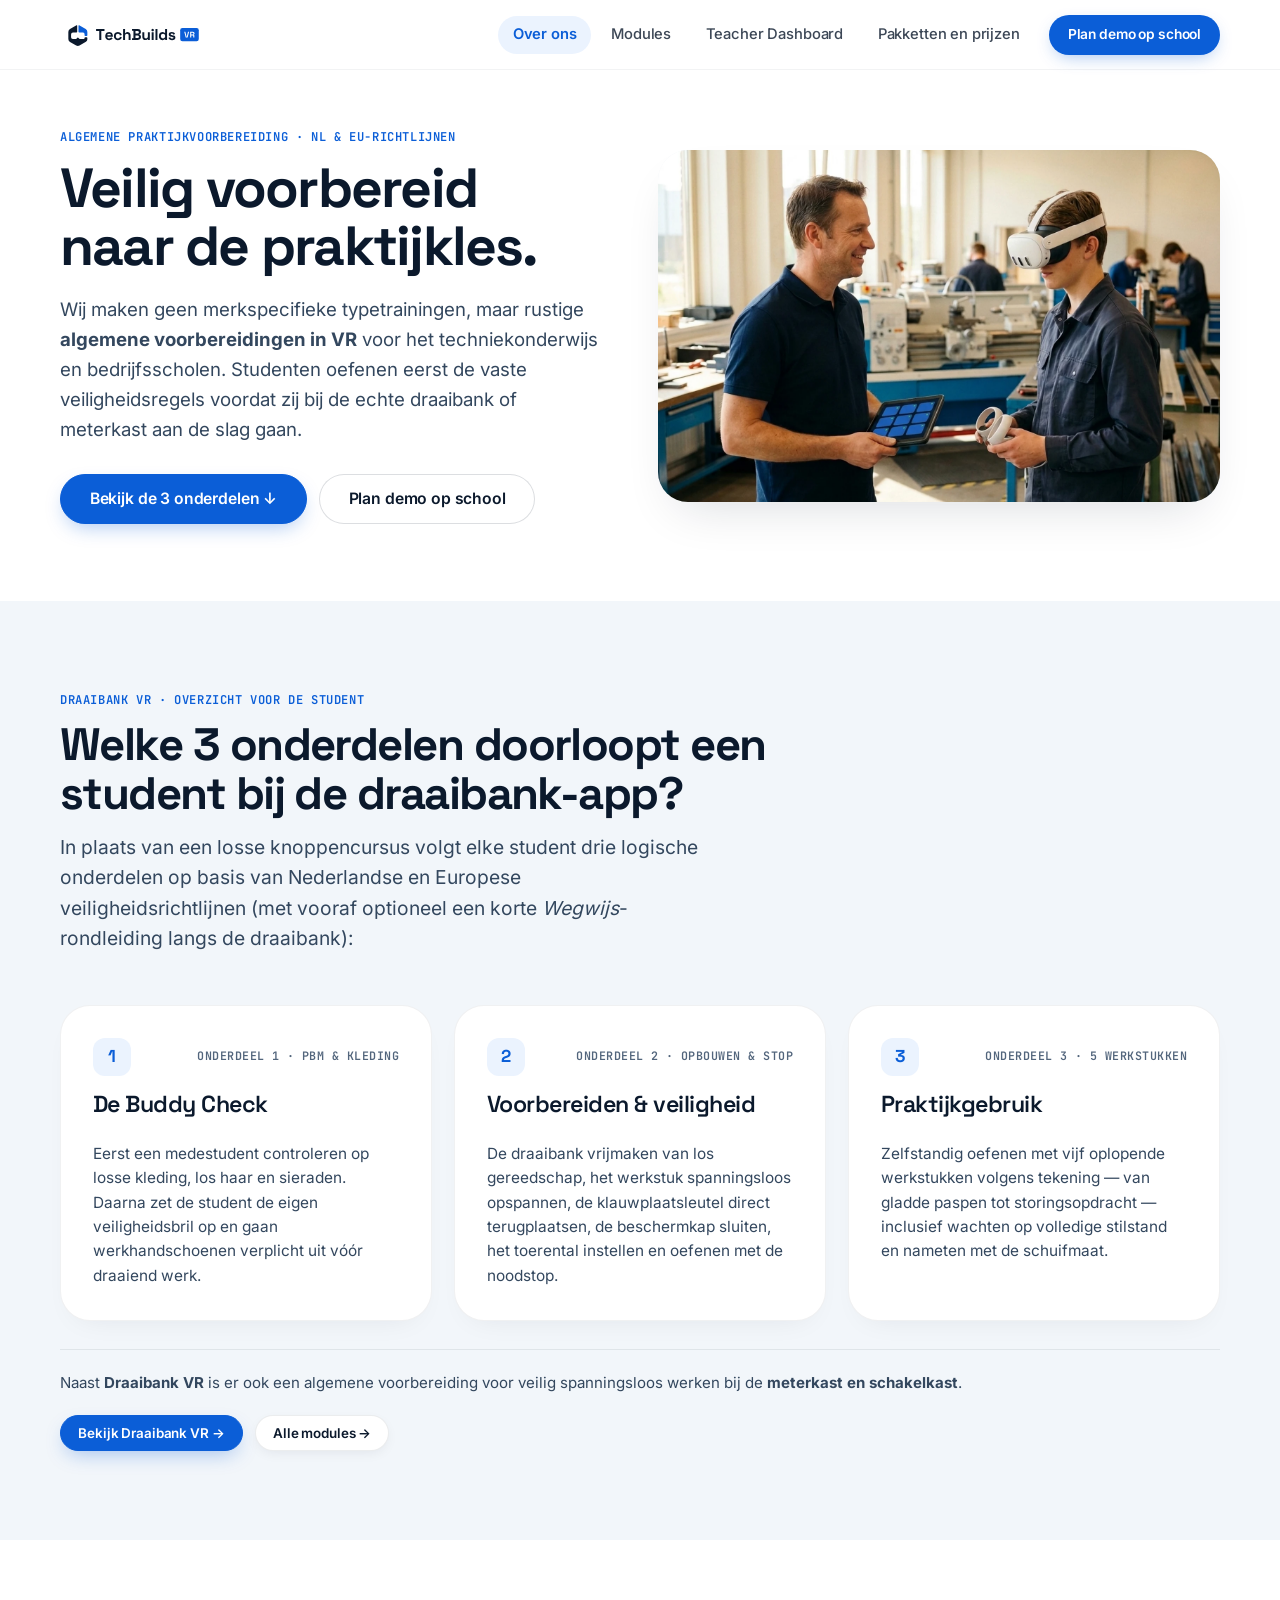
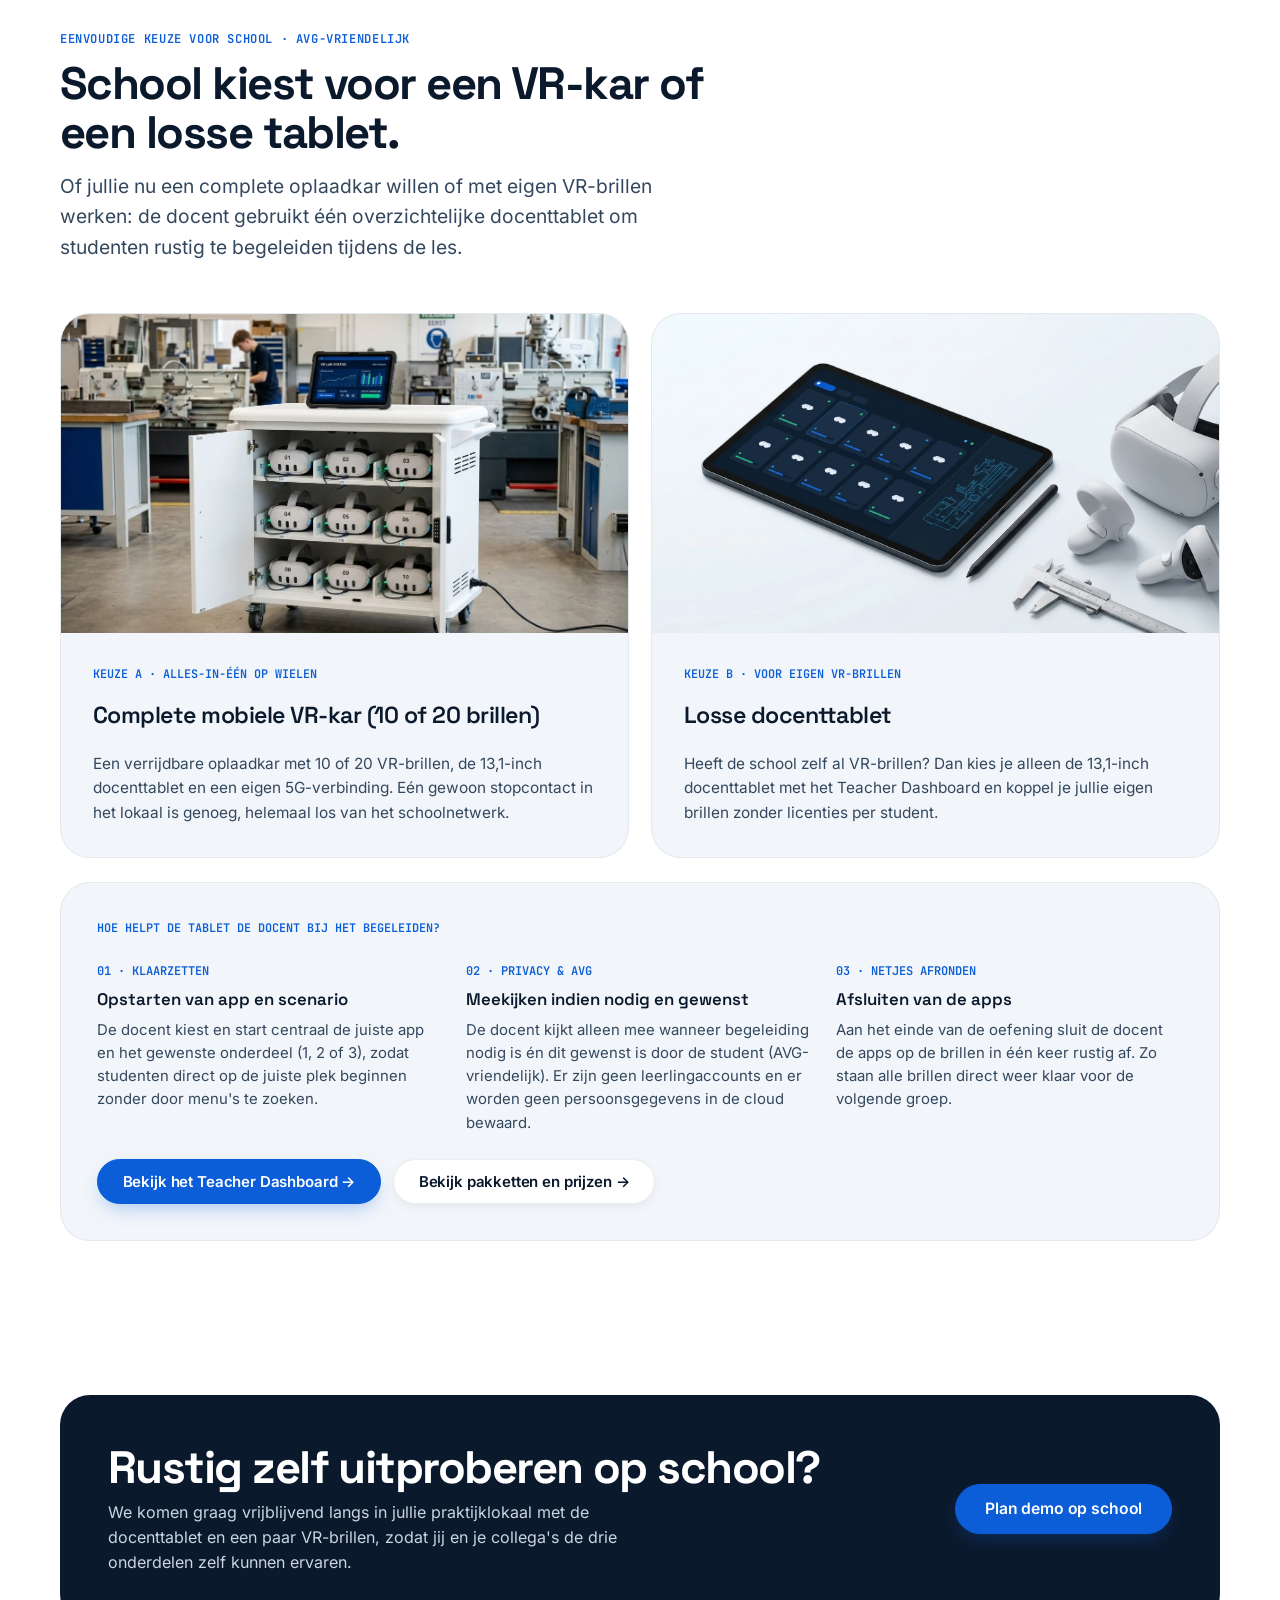
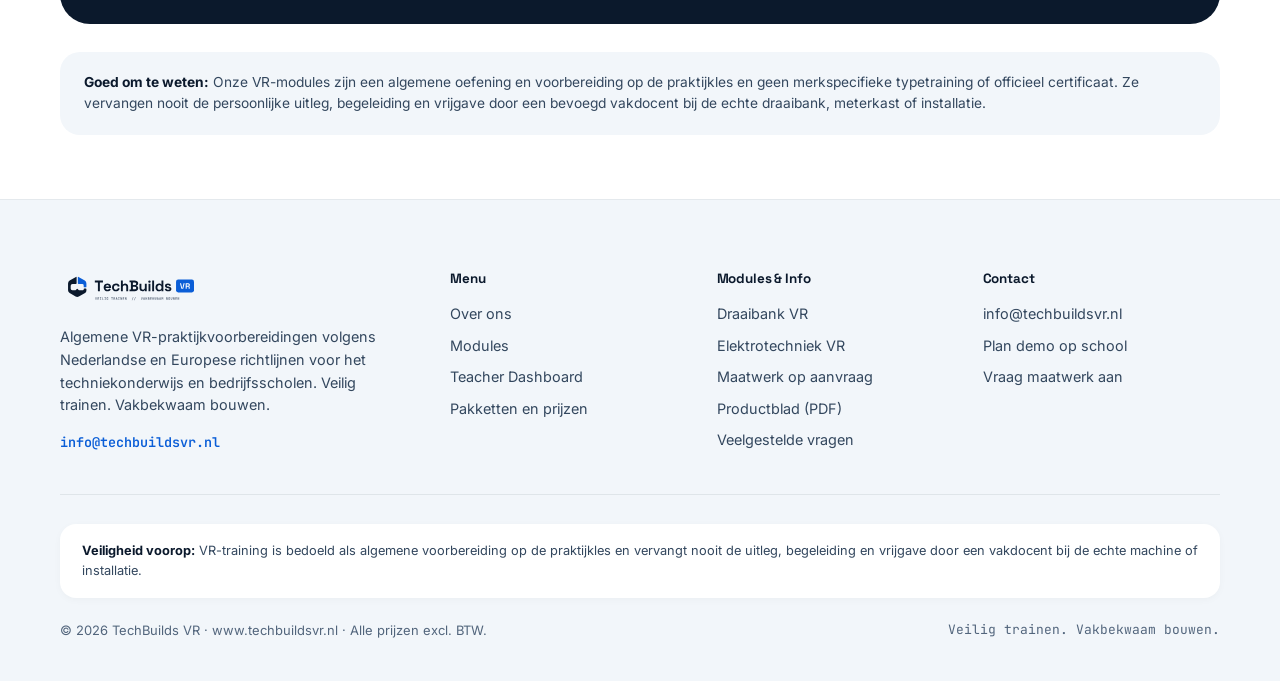
==== commit c7bbd48b: "Website v2.4: KISS voorpagina, 3 onderdelen Draaibank VR en AVG-keuze VR-kar of tablet" ====
--- a/index.html
+++ b/index.html
@@ -4,9 +4,9 @@
   <meta charset="UTF-8" />
   <meta name="viewport" content="width=device-width, initial-scale=1.0" />
   <title>TechBuilds VR — Veilig trainen. Vakbekwaam bouwen. | Algemene VR-Praktijkvoorbereiding</title>
-  <meta name="description" content="Algemene VR-praktijkvoorbereidingen voor het techniekonderwijs en bedrijfsscholen. Geen merkspecifieke typetrainingen, maar veilig leren werken aan de draaibank, meterkast en schakelkast volgens Nederlandse en Europese richtlijnen." />
-  <meta property="og:title" content="TechBuilds VR — Algemene praktijkvoorbereiding in VR, veilig naar de werkplaats." />
-  <meta property="og:description" content="Algemene VR-voorbereidingen voor de draaibank en voor meterkast &amp; schakelkast volgens Nederlandse en Europese richtlijnen, inclusief 13,1-inch Teacher Dashboard en mobiele VR-karren vanaf € 10.000,- excl. BTW." />
+  <meta name="description" content="Algemene VR-praktijkvoorbereidingen volgens Nederlandse en Europese richtlijnen. Bekijk de 3 onderdelen van de draaibank-app en kies als school eenvoudig voor een mobiele VR-kar of losse docenttablet." />
+  <meta property="og:title" content="TechBuilds VR — Algemene praktijkvoorbereiding in VR, rustig en overzichtelijk." />
+  <meta property="og:description" content="Geen merkspecifieke typetraining, maar algemene voorbereiding in 3 duidelijke onderdelen. School kiest voor een VR-kar of losse tablet waarmee de docent studenten AVG-vriendelijk begeleidt." />
   <meta property="og:image" content="assets/img/logo/OpenGraph_Social_Preview_1200x630.png" />
   <meta property="og:type" content="website" />
   <link rel="icon" type="image/svg+xml" href="assets/img/logo/favicon.svg" />
@@ -64,381 +64,177 @@
   </header>
 
   <main id="hoofdinhoud">
-    <!-- Hero Sectie -->
-    <section class="hero-bento" aria-label="Introductie TechBuilds VR">
-      <div class="container hero-bento-grid">
-        <div class="hero-bento-left">
-          <div class="bento-statement-tile">
-            <h1 class="h1-bento">Eerst rustig oefenen in VR. Daarna goed voorbereid aan het werk.</h1>
-            <p class="lead">
-              Wij maken geen merkspecifieke typetrainingen, maar <strong>algemene praktijkvoorbereidingen</strong> op basis van <strong>Nederlandse en Europese veiligheidsrichtlijnen</strong>. Leerlingen oefenen in VR eerst de vaste werkvolgorde voor de <strong>draaibank</strong> of voor de <strong>meterkast, groepenkast en schakelkast</strong>, terwijl de vakdocent rustig meekijkt op het Teacher Dashboard.
+    <!-- Rustige KISS Hero: één duidelijke boodschap + één praktijkfoto -->
+    <section class="hero-calm" id="over-ons" aria-label="Introductie TechBuilds VR">
+      <div class="container hero-calm-grid">
+        <div class="hero-calm-copy">
+          <span class="hero-calm-kicker">Algemene praktijkvoorbereiding · NL &amp; EU-richtlijnen</span>
+          <h1 class="hero-calm-title">Veilig voorbereid naar de praktijkles.</h1>
+          <p class="hero-calm-lead">
+            Wij maken geen merkspecifieke typetrainingen, maar rustige <strong>algemene voorbereidingen in VR</strong> voor het techniekonderwijs en bedrijfsscholen. Studenten oefenen eerst de vaste veiligheidsregels voordat zij bij de echte draaibank of meterkast aan de slag gaan.
+          </p>
+          <div class="btn-group">
+            <a href="#draaibank-onderdelen" class="btn btn-primary btn-lg" id="heroBtnOnderdelen">Bekijk de 3 onderdelen ↓</a>
+            <a href="prijzen-contact.html?onderwerp=demo#aanvraag" class="btn btn-outline btn-lg" id="heroBtnDemo">Plan demo op school</a>
+          </div>
+        </div>
+
+        <figure class="hero-calm-media">
+          <img src="assets/img/brand/hero_techbuilds_vr_werkplaats.webp" alt="Praktijklokaal waar een student met een VR-bril oefent terwijl de vakdocent rustig begeleidt met een docenttablet" width="1600" height="1200" />
+        </figure>
+      </div>
+    </section>
+
+    <!-- Blok 1: Welke 3 onderdelen doorloopt een student bij de draaibank-app? -->
+    <section class="section section-paper" id="draaibank-onderdelen" aria-label="De 3 onderdelen van de draaibank-app">
+      <div class="container">
+        <div class="section-intro">
+          <span class="section-kicker">Draaibank VR · Overzicht voor de student</span>
+          <h2 class="h2-section">Welke 3 onderdelen doorloopt een student bij de draaibank-app?</h2>
+          <p class="lead">
+            In plaats van een losse knoppencursus volgt elke student drie logische onderdelen op basis van Nederlandse en Europese veiligheidsrichtlijnen (met vooraf optioneel een korte <em>Wegwijs</em>-rondleiding langs de draaibank):
+          </p>
+        </div>
+
+        <div class="parts-three-grid">
+          <article class="part-step-card">
+            <div class="part-step-header">
+              <span class="part-step-num">1</span>
+              <span class="part-step-tag">Onderdeel 1 · PBM &amp; kleding</span>
+            </div>
+            <h3 class="h3-card">De Buddy Check</h3>
+            <p>
+              Eerst een medestudent controleren op losse kleding, los haar en sieraden. Daarna zet de student de eigen veiligheidsbril op en gaan werkhandschoenen verplicht uit vóór draaiend werk.
             </p>
-            <div class="btn-group">
-              <a href="prijzen-contact.html?onderwerp=demo#aanvraag" class="btn btn-primary btn-lg" id="heroBtnDemo">Plan demo op school</a>
-              <a href="modules.html" class="btn btn-white btn-lg" id="heroBtnPackages">Bekijk de modules</a>
-            </div>
-          </div>
-
-          <div class="hero-metrics-row" role="group" aria-label="Kernpunten">
-            <button type="button" class="bento-metric-tile" data-hero-scene="elektro" aria-pressed="false" id="heroTileModules">
-              <span class="metric-num">NL &amp; EU</span>
-              <span class="metric-label">Richtlijnen</span>
-              <span class="metric-sub">Geen typetraining</span>
-            </button>
-
-            <button type="button" class="bento-metric-tile" data-hero-scene="kar" aria-pressed="false" id="heroTileKar">
-              <span class="metric-num">1 stekker</span>
-              <span class="metric-label">Klaar voor de les</span>
-              <span class="metric-sub">Eigen 5G in de kar</span>
-            </button>
-
-            <button type="button" class="bento-metric-tile" data-hero-scene="tablet" aria-pressed="false" id="heroTileTablet">
-              <span class="metric-num">10 of 20</span>
-              <span class="metric-label">VR-brillen</span>
-              <span class="metric-sub">of eigen brillen</span>
-            </button>
-          </div>
-        </div>
-
-        <div class="hero-photo-tile">
-          <img id="heroStageImg" class="hero-photo-img" src="assets/img/brand/hero_techbuilds_vr_werkplaats.webp" alt="Praktijklokaal waar een student met een VR-bril oefent bij de draaibank terwijl de vakdocent meekijkt op de docenttablet" width="1376" height="768" />
-
-          <div class="hero-frosted-dock" aria-label="Wissel praktijkweergave">
-            <div class="hero-dock-pills" role="tablist">
-              <button type="button" class="hero-dock-pill is-active" role="tab" aria-selected="true" data-hero-scene="praktijklokaal" id="heroDockTab0">Praktijklokaal</button>
-              <button type="button" class="hero-dock-pill" role="tab" aria-selected="false" data-hero-scene="modules" id="heroDockTab1">Draaibank</button>
-              <button type="button" class="hero-dock-pill" role="tab" aria-selected="false" data-hero-scene="elektro" id="heroDockTabElektro">Meterkast &amp; Elektro</button>
-              <button type="button" class="hero-dock-pill" role="tab" aria-selected="false" data-hero-scene="kar" id="heroDockTab2">Mobiele VR-Kar</button>
-              <button type="button" class="hero-dock-pill" role="tab" aria-selected="false" data-hero-scene="tablet" id="heroDockTab3">Dashboard</button>
-            </div>
-            <div class="hero-dock-caption-row">
-              <span id="heroSceneCaption">Algemene voorbereiding op de praktijkles · simpele bediening met twee knoppen · docent kijkt live mee</span>
-              <a href="modules.html" class="hero-dock-link" id="heroSceneLink">Alle modules →</a>
-            </div>
+          </article>
+
+          <article class="part-step-card">
+            <div class="part-step-header">
+              <span class="part-step-num">2</span>
+              <span class="part-step-tag">Onderdeel 2 · Opbouwen &amp; stop</span>
+            </div>
+            <h3 class="h3-card">Voorbereiden &amp; veiligheid</h3>
+            <p>
+              De draaibank vrijmaken van los gereedschap, het werkstuk spanningsloos opspannen, de klauwplaatsleutel direct terugplaatsen, de beschermkap sluiten, het toerental instellen en oefenen met de noodstop.
+            </p>
+          </article>
+
+          <article class="part-step-card">
+            <div class="part-step-header">
+              <span class="part-step-num">3</span>
+              <span class="part-step-tag">Onderdeel 3 · 5 werkstukken</span>
+            </div>
+            <h3 class="h3-card">Praktijkgebruik</h3>
+            <p>
+              Zelfstandig oefenen met vijf oplopende werkstukken volgens tekening — van gladde paspen tot storingsopdracht — inclusief wachten op volledige stilstand en nameten met de schuifmaat.
+            </p>
+          </article>
+        </div>
+
+        <div class="parts-footer-bar">
+          <p class="parts-footer-note">
+            Naast <strong>Draaibank VR</strong> is er ook een algemene voorbereiding voor veilig spanningsloos werken bij de <strong>meterkast en schakelkast</strong>.
+          </p>
+          <div class="btn-group">
+            <a href="training-draaibank.html" class="btn btn-primary btn-sm" id="homeBtnDraaibank">Bekijk Draaibank VR →</a>
+            <a href="modules.html" class="btn btn-white btn-sm" id="homeBtnAllModules">Alle modules →</a>
           </div>
         </div>
       </div>
     </section>
 
-    <!-- Over TechBuilds VR (#over-ons) -->
-    <section class="section section-tight section-paper" id="over-ons" aria-label="Over TechBuilds VR">
+    <!-- Blok 2: School kiest voor VR-kar of tablet + AVG-vriendelijke begeleiding -->
+    <section class="section section-surface" id="kar-of-tablet" aria-label="Keuze voor VR-kar of tablet en begeleiding door de docent">
       <div class="container">
-        <div class="section-intro reveal-item">
-          <span class="section-kicker">Over ons · Algemene voorbereiding op de praktijk</span>
-          <h2 class="h2-section">Geen knoppencursus voor één merk, maar veilig leren werken volgens vaste richtlijnen.</h2>
+        <div class="section-intro">
+          <span class="section-kicker">Eenvoudige keuze voor school · AVG-vriendelijk</span>
+          <h2 class="h2-section">School kiest voor een VR-kar of een losse tablet.</h2>
           <p class="lead">
-            In een druk praktijklokaal kun je als vakdocent niet bij tien opstellingen tegelijk staan. Daarom ontwikkelt TechBuilds VR algemene voorbereidingen voor het VMBO, MBO en bedrijfsscholen. Leerlingen oefenen in alle rust de veiligheidsregels en werkvolgorde die in heel Nederland en Europa gelden — ongeacht welk merk draaibank, meterkast of schakelkast er in jullie lokaal staat.
-          </p>
-        </div>
-
-        <div class="grid-3">
-          <article class="bento-tile reveal-item" style="background:#FFFFFF;">
-            <span class="card-step">01 · NEDERLANDSE &amp; EUROPESE RICHTLIJNEN</span>
-            <h3 class="h3-card">Bruikbaar bij elke opstelling</h3>
-            <p class="muted" style="margin:0;">
-              Onze trainingen zijn opgebouwd rond het <strong>Arbobesluit</strong>, de <strong>Europese Machinerichtlijn (EN ISO 23125)</strong> en <strong>NEN 3140 / EN 50110</strong>. Zo leren leerlingen gewoontes die overal op school en in het bedrijf kloppen.
+            Of jullie nu een complete oplaadkar willen of met eigen VR-brillen werken: de docent gebruikt één overzichtelijke docenttablet om studenten rustig te begeleiden tijdens de les.
+          </p>
+        </div>
+
+        <div class="choice-two-grid">
+          <article class="school-choice-card">
+            <div class="school-choice-media">
+              <img src="assets/img/brand/pakket_mobiele_vr_kar_werkplaats.webp" alt="Mobiele VR-kar op wielen met genummerde VR-brillen en docenttablet op één stopcontact" width="1264" height="848" loading="lazy" />
+            </div>
+            <div class="school-choice-body">
+              <span class="card-step">KEUZE A · ALLES-IN-ÉÉN OP WIELEN</span>
+              <h3 class="h3-card">Complete mobiele VR-kar (10 of 20 brillen)</h3>
+              <p>
+                Een verrijdbare oplaadkar met 10 of 20 VR-brillen, de 13,1-inch docenttablet en een eigen 5G-verbinding. Eén gewoon stopcontact in het lokaal is genoeg, helemaal los van het schoolnetwerk.
+              </p>
+            </div>
+          </article>
+
+          <article class="school-choice-card">
+            <div class="school-choice-media">
+              <img src="assets/img/brand/pakket_regietablet_vr_set.webp" alt="Losse 13,1-inch docenttablet met het Teacher Dashboard voor koppeling met eigen VR-brillen van school" width="1200" height="896" loading="lazy" />
+            </div>
+            <div class="school-choice-body">
+              <span class="card-step">KEUZE B · VOOR EIGEN VR-BRILLEN</span>
+              <h3 class="h3-card">Losse docenttablet</h3>
+              <p>
+                Heeft de school zelf al VR-brillen? Dan kies je alleen de 13,1-inch docenttablet met het Teacher Dashboard en koppel je jullie eigen brillen zonder licenties per student.
+              </p>
+            </div>
+          </article>
+        </div>
+
+        <div class="guidance-three-box">
+          <span class="card-step" style="margin:0;">HOE HELPT DE TABLET DE DOCENT BIJ HET BEGELEIDEN?</span>
+          <div class="guidance-three-grid">
+            <div class="guidance-item">
+              <span class="mono" style="font-size:0.75rem;color:var(--tb-cobalt);font-weight:600;">01 · KLAARZETTEN</span>
+              <h4>Opstarten van app en scenario</h4>
+              <p>
+                De docent kiest en start centraal de juiste app en het gewenste onderdeel (1, 2 of 3), zodat studenten direct op de juiste plek beginnen zonder door menu's te zoeken.
+              </p>
+            </div>
+
+            <div class="guidance-item">
+              <span class="mono" style="font-size:0.75rem;color:var(--tb-cobalt);font-weight:600;">02 · PRIVACY &amp; AVG</span>
+              <h4>Meekijken indien nodig en gewenst</h4>
+              <p>
+                De docent kijkt alleen mee wanneer begeleiding nodig is én dit gewenst is door de student (AVG-vriendelijk). Er zijn geen leerlingaccounts en er worden geen persoonsgegevens in de cloud bewaard.
+              </p>
+            </div>
+
+            <div class="guidance-item">
+              <span class="mono" style="font-size:0.75rem;color:var(--tb-cobalt);font-weight:600;">03 · NETJES AFRONDEN</span>
+              <h4>Afsluiten van de apps</h4>
+              <p>
+                Aan het einde van de oefening sluit de docent de apps op de brillen in één keer rustig af. Zo staan alle brillen direct weer klaar voor de volgende groep.
+              </p>
+            </div>
+          </div>
+
+          <div class="btn-group" style="margin-top:1.5rem;">
+            <a href="docentapp-tablet.html" class="btn btn-primary" id="homeBtnDashboard">Bekijk het Teacher Dashboard →</a>
+            <a href="prijzen-contact.html" class="btn btn-white" id="homeBtnPrijzen">Bekijk pakketten en prijzen →</a>
+          </div>
+        </div>
+      </div>
+    </section>
+
+    <!-- Blok 3: Rustige uitnodiging voor een demo + verplichte veiligheidsmelding -->
+    <section class="section-tight section-surface" aria-label="Demo aanvragen en veiligheidsverklaring">
+      <div class="container">
+        <div class="calm-cta-card" style="margin-bottom:1.75rem;">
+          <div>
+            <h2 class="h2-section">Rustig zelf uitproberen op school?</h2>
+            <p>
+              We komen graag vrijblijvend langs in jullie praktijklokaal met de docenttablet en een paar VR-brillen, zodat jij en je collega's de drie onderdelen zelf kunnen ervaren.
             </p>
-          </article>
-
-          <article class="bento-tile reveal-item" style="background:#FFFFFF;">
-            <span class="card-step">02 · OVERZICHT VOOR DE VAKDOCENT</span>
-            <h3 class="h3-card">Eén duidelijk Teacher Dashboard</h3>
-            <p class="muted" style="margin:0;">
-              Geen losse leerlingaccounts of wachtwoorden. De docent ziet op één grote 13,1-inch docenttablet precies wie bij welke stap is, waar iemand vastloopt en wie klaar is voor de controle bij de echte opstelling.
-            </p>
-          </article>
-
-          <article class="bento-tile reveal-item" style="background:#FFFFFF;">
-            <span class="card-step">03 · ZONDER GEDOE VOOR ICT</span>
-            <h3 class="h3-card">Stekker erin en starten</h3>
-            <p class="muted" style="margin:0;">
-              Onze mobiele VR-karren hebben één gewoon stopcontact nodig en werken op een eigen ingebouwde wifi- en 5G-verbinding. Je hoeft dus niets aan te vragen bij de ICT-afdeling van school.
-            </p>
-          </article>
-        </div>
-      </div>
-    </section>
-
-    <!-- Twee Standaard VR-Vakmodules -->
-    <section class="section section-tight section-surface" id="vakmodules" aria-label="Twee standaard VR-vakmodules">
-      <div class="container">
-        <div class="section-intro reveal-item">
-          <span class="section-kicker">Onze VR-voorbereidingen</span>
-          <h2 class="h2-section">Kies Draaibank, Elektrotechniek of combineer ze allebei.</h2>
-          <p class="lead">
-            Bij elk pakket zit standaard <strong>één algemene VR-voorbereiding naar keuze</strong>. Wil je de tweede module er ook bij hebben op dezelfde docenttablet en VR-brillen? Een losse extra module kost eenmalig <strong>€ 5.000,- excl. BTW</strong>.
-          </p>
-        </div>
-
-        <div class="grid-2" style="margin-bottom:20px;">
-          <article class="module-showcase-card reveal-item">
-            <div class="module-showcase-media">
-              <img src="assets/img/draaibank/draaibank_03_vr_trapdraaien_werktekening.webp" alt="Algemene praktijkvoorbereiding aan de draaibank in VR met gesloten beschermkap en werktekening" width="1600" height="960" loading="lazy" />
-            </div>
-            <div class="module-showcase-body">
-              <span class="card-step">METAAL &amp; VERSPANING · NL &amp; EU-RICHTLIJNEN</span>
-              <h3 class="h3-card">Draaibank VR — Algemene voorbereiding</h3>
-              <p class="muted" style="margin:0;">
-                Geen specifieke typetraining, maar zes heldere stappen die gelden aan elke conventionele draaibank: kleding- en PBM-controle (veiligheidsbril op, handschoenen uit), werkplekcontrole, opspannen en de klauwplaatsleutel direct uitnemen, draaien met dichte kap, nameten bij stilstand en ingrijpen met de noodstop.
-              </p>
-              <div class="module-showcase-footer">
-                <a href="training-draaibank.html" class="btn btn-primary btn-sm" id="homeCardDraaibankBtn">Bekijk Draaibank VR →</a>
-                <span class="mono muted" style="font-size:0.75rem;">1e module inbegrepen</span>
-              </div>
-            </div>
-          </article>
-
-          <article class="module-showcase-card reveal-item">
-            <div class="module-showcase-media">
-              <img src="assets/img/elektro/elektro_02_tweepolig_meten.webp" alt="Tweepolig spanningsloos meten met een spanningzoeker in een groepenkast en schakelkast in VR" width="1376" height="768" loading="lazy" />
-            </div>
-            <div class="module-showcase-body">
-              <span class="card-step">ELEKTROTECHNIEK · NEN 3140 &amp; EN 50110</span>
-              <h3 class="h3-card">Elektrotechniek VR — Meterkast &amp; schakelkast</h3>
-              <p class="muted" style="margin:0;">
-                Algemene voorbereiding om veilig spanningsloos te werken aan een meterkast, groepenkast of schakelkast: sieraden af en geïsoleerd gereedschap pakken, gecontroleerd uitschakelen, vergrendelen met een eigen hangslot, tweepolig nameten met een spanningzoeker en naastgelegen delen afschermen.
-              </p>
-              <div class="module-showcase-footer">
-                <a href="training-elektrotechniek.html" class="btn btn-primary btn-sm" id="homeCardElektroBtn">Bekijk Elektrotechniek VR →</a>
-                <span class="mono muted" style="font-size:0.75rem;">Inbegrepen of los + € 5.000,-</span>
-              </div>
-            </div>
-          </article>
-        </div>
-
-        <div class="grid-3">
-          <article class="bento-tile reveal-item">
-            <span class="card-step">MAKKELIJK IN GEBRUIK</span>
-            <h3 class="h3-card">Binnen een minuut aan de slag</h3>
-            <p class="muted" style="margin:0 0 1rem 0;">
-              Leerlingen gebruiken alleen de twee wijsvingerknoppen en blijven gewoon op één vaste plek staan. Daardoor heeft iedereen de bediening direct door en wordt niemand duizelig.
-            </p>
-            <a href="modules.html" style="margin-top:auto;font-size:0.88rem;font-weight:600;" id="pillarLinkModules">Bekijk alle modules →</a>
-          </article>
-
-          <article class="bento-tile reveal-item">
-            <span class="card-step">STEVIGE DOCENTTABLET</span>
-            <h3 class="h3-card">13,1-inch Teacher Dashboard</h3>
-            <p class="muted" style="margin:0 0 1rem 0;">
-              Een water- en stofdichte 13,1-inch docenttablet met stevige beschermhoes en tekenpen, speciaal ingericht voor de werkplaats. Hiermee begeleid je 10, 20 of een onbeperkt aantal eigen VR-brillen.
-            </p>
-            <a href="docentapp-tablet.html" style="margin-top:auto;font-size:0.88rem;font-weight:600;" id="pillarLinkTablet">Probeer het dashboard zelf →</a>
-          </article>
-
-          <article class="bento-tile reveal-item">
-            <span class="card-step">ZELFSTANDIG NETWERK</span>
-            <h3 class="h3-card">Los van het schoolnetwerk</h3>
-            <p class="muted" style="margin:0 0 1rem 0;">
-              De verrijdbare VR-kar laadt alle VR-brillen én de docenttablet tegelijk op via één stopcontact en heeft een eigen snelle wifi- en 5G-router aan boord. Rol de kar het lokaal in en je kunt beginnen.
-            </p>
-            <a href="prijzen-contact.html#pakket-keuze" style="margin-top:auto;font-size:0.88rem;font-weight:600;" id="pillarLinkKar">Vergelijk de VR-karren →</a>
-          </article>
-        </div>
-      </div>
-    </section>
-
-    <!-- Hoe een praktijkles eruitziet -->
-    <section class="section section-surface" id="workflow">
-      <div class="container">
-        <div class="section-intro-center reveal-item">
-          <span class="section-kicker">Hoe werkt het in de les?</span>
-          <h2 class="h2-section">Van oefenen in VR naar veilig werken in het lokaal.</h2>
-          <p class="lead">
-            VR vervangt de praktijkles niet, maar zorgt dat leerlingen de algemene veiligheidsregels al beheersen voordat de docent ze vrijgeeft bij de echte draaibank, meterkast of schakelkast.
-          </p>
-        </div>
-
-        <div class="bento-workflow">
-          <!-- Stap 1 -->
-          <article class="bento-card bento-span-7 reveal-item">
-            <div class="bento-card-body">
-              <span class="card-step">STAP 1 · VEILIGHEIDSCHECK VOORAF</span>
-              <h3 class="h3-card">Buddy Check en eigen beschermingsmiddelen</h3>
-              <p class="body-copy" style="margin-bottom:0;">
-                Elke voorbereiding begint vóór de draaibank of kast. De leerling controleert eerst een virtuele klasgenoot op los haar, sieraden en werkkleding, zet daarna de eigen veiligheidsbril op en legt verboden spullen weg. Pas als alles klopt, gaat de oefening verder.
-              </p>
-            </div>
-            <div class="bento-card-media">
-              <img src="assets/img/draaibank/draaibank_00b_buddy_check_compleet.webp" alt="Buddy Check en controle van persoonlijke beschermingsmiddelen in VR" width="1600" height="960" loading="lazy" />
-            </div>
-          </article>
-
-          <!-- Stap 2 -->
-          <article class="bento-card bento-card-dark bento-span-5 reveal-item">
-            <div class="bento-card-body">
-              <span class="card-step">STAP 2 · MEEKIJKEN EN BEGELEIDEN</span>
-              <h3 class="h3-card">Rustig overzicht op de docenttablet</h3>
-              <p style="color:#CBD5E1;font-size:0.95rem;margin:0 0 1.2rem 0;">
-                Op het Teacher Dashboard ziet de docent in één oogopslag wie goed bezig is en bij wie de oefening even stilstaat na een fout. Je kunt live meekijken met één gekozen VR-bril en een belangrijk moment direct een stukje terugspoelen om samen te bespreken.
-              </p>
-              <a href="docentapp-tablet.html#live-simulator" class="btn btn-dark-pill btn-sm" id="homeBentoBtnSim">Bekijk het Teacher Dashboard →</a>
-            </div>
-            <div class="bento-card-media">
-              <img src="assets/img/brand/pakket_regietablet_vr_set.webp" alt="13,1-inch docenttablet met het Teacher Dashboard, tekenpen, schuifmaat en een VR-bril" width="1200" height="896" loading="lazy" />
-            </div>
-          </article>
-
-          <!-- Stap 3 -->
-          <article class="bento-card bento-span-12 reveal-item">
-            <div class="bento-wide-split">
-              <div class="bento-card-body">
-                <span class="card-step">STAP 3 · AFTEKENEN BIJ DE ECHTE OPSTELLING</span>
-                <h3 class="h3-card" style="font-size:clamp(1.35rem,1.15rem+0.65vw,1.72rem);">Overzichtelijk A4-rapport voor het praktijkdossier.</h3>
-                <p class="body-copy">
-                  Klaar met oefenen? Vanaf de docenttablet print of bewaar je eenvoudig een A4-overzicht van de behaalde onderdelen. Daarop staan ook vijf vaste controlepunten die de vakdocent samen met de leerling bij de echte draaibank, meterkast of schakelkast naloopt en met de pen ondertekent.
-                </p>
-                <div class="btn-group">
-                  <a href="modules.html" class="btn btn-primary btn-sm" id="homeBtnCurriculum">Bekijk de modules</a>
-                  <a href="docentapp-tablet.html?rapport=open#live-simulator" class="btn btn-white btn-sm" id="homeBtnReportPreview">Voorbeeld van het A4-rapport</a>
-                </div>
-              </div>
-              <div class="bento-card-media" style="height:100%;">
-                <img src="assets/img/draaibank/draaibank_04_vr_schuifmaat_nameten.webp" alt="Nameten met een schuifmaat bij stilstaande draaibank in VR" width="1600" height="960" loading="lazy" style="height:100%;" />
-              </div>
-            </div>
-          </article>
-        </div>
-      </div>
-    </section>
-
-    <!-- Aanvullende Werkplekken & Maatwerk Podium -->
-    <section class="pro-podium-wrap" aria-label="Aanvullende praktijkvoorbereidingen">
-      <div class="container-wide">
-        <div class="pro-podium theme-dark reveal-item">
-          <div class="section-header-row">
-            <div style="max-width:680px;">
-              <div style="display:flex;align-items:center;gap:0.65rem;margin-bottom:0.65rem;">
-                <img src="assets/img/logo/TechBuildsVR_Icon_Symbol_DarkBG.svg" alt="" width="24" height="24" aria-hidden="true" />
-                <span class="section-kicker" style="margin:0;">Standaard én op aanvraag</span>
-              </div>
-              <h2 class="h2-section">Ook een voorbereiding nodig voor een andere werkplek in het lokaal?</h2>
-              <p class="lead">
-                Naast onze modules voor de draaibank en de meterkast of schakelkast ontwikkelen we ook algemene praktijkvoorbereidingen voor andere technische werkplekken — altijd op basis van Nederlandse en Europese veiligheidsrichtlijnen en direct te gebruiken op dezelfde docenttablet.
-              </p>
-            </div>
-            <a href="maatwerk.html" class="btn btn-dark-pill" id="homeBtnMaatwerk">Meer over maatwerk →</a>
-          </div>
-
-          <div class="grid-4">
-            <article class="apple-card">
-              <span class="card-step">01 · VERSPANING</span>
-              <h3 class="h3-card">Draaibank, frees &amp; boor</h3>
-              <p style="color:#94A3B8;font-size:0.92rem;margin:0;">Standaard voor de draaibank, uit te breiden met algemene voorbereidingen voor bijvoorbeeld de freesbank, zaagmachine of kolomboor.</p>
-            </article>
-            <article class="apple-card">
-              <span class="card-step">02 · ELEKTROTECHNIEK</span>
-              <h3 class="h3-card">Meterkast &amp; groepenkast</h3>
-              <p style="color:#94A3B8;font-size:0.92rem;margin:0;">Standaard veilig stellen bij de meterkast, groepenkast en schakelkast, of aanvullend voor verdelers bij zonnepanelen en laadpleinen.</p>
-            </article>
-            <article class="apple-card">
-              <span class="card-step">03 · INSTALLATIE</span>
-              <h3 class="h3-card">Klimaat &amp; leidingwerk</h3>
-              <p style="color:#94A3B8;font-size:0.92rem;margin:0;">Veilig oefenen met warmtepompen, juiste afsluitervolgordes en leidingwerk gecontroleerd drukloos maken.</p>
-            </article>
-            <article class="apple-card">
-              <span class="card-step">04 · MECHATRONICA</span>
-              <h3 class="h3-card">Oefen- &amp; productielijnen</h3>
-              <p style="color:#94A3B8;font-size:0.92rem;margin:0;">Algemene voorbereiding op werken rond hekwerkbeveiliging, lichtschermen, noodstoppen en veilig vrijgeven.</p>
-            </article>
-          </div>
-        </div>
-      </div>
-    </section>
-
-    <!-- Drie Pakketten + Losse Module (€ 5.000,-) -->
-    <section class="section section-surface" id="pakketten">
-      <div class="container">
-        <div class="section-intro-center reveal-item">
-          <span class="section-kicker">Duidelijke prijzen excl. BTW · Geen kosten per leerling</span>
-          <h2 class="h2-section">Drie heldere pakketten. Direct klaar voor gebruik.</h2>
-          <p class="lead">
-            Bij elk pakket zit <strong>één VR-module naar keuze</strong> inbegrepen (Draaibank VR óf Elektrotechniek VR). Een losse extra module erbij kost eenmalig <strong>€ 5.000,- excl. BTW</strong>.
-          </p>
-        </div>
-
-        <div class="grid-3">
-          <!-- Optie 1 -->
-          <article class="price-card reveal-item">
-            <div class="price-tier-kicker">
-              <span class="tier-tag">Optie 1 · Eigen brillen</span>
-              <span class="status-badge status-safe">1e jaar service incl.</span>
-            </div>
-            <h3 class="h3-card">Teacher Dashboard &amp; Eigen Brillen</h3>
-            <div class="price-figure">€ 10.000,- <span class="price-vat">excl. BTW</span></div>
-            <p class="price-annual">Eenmalig incl. 1e jaar service · vanaf jaar 2: <strong class="mono">€ 1.500,-/jr</strong></p>
-            <ul class="check-list" style="font-size:0.91rem;">
-              <li><strong>1 VR-module naar keuze inbegrepen</strong> (Draaibank VR óf Elektrotechniek VR)</li>
-              <li>Stevige 13,1-inch docenttablet met tekenpen, beschermhoes en het Teacher Dashboard</li>
-              <li>Koppel onbeperkt jullie eigen VR-brillen (inclusief hulp en updates op afstand)</li>
-            </ul>
-            <div style="margin-top:auto;padding-top:1.15rem;">
-              <a href="prijzen-contact.html?optie=1#pakketCalculator" class="btn btn-white" id="homePkg1Btn" style="width:100%;">Kies Optie 1 →</a>
-            </div>
-          </article>
-
-          <!-- Optie 2 (Meest gekozen) -->
-          <article class="price-card price-card-featured reveal-item">
-            <div class="price-tier-kicker">
-              <span class="tier-tag">Optie 2 · Praktijklokaal</span>
-              <span class="featured-pill">Meest gekozen</span>
-            </div>
-            <h3 class="h3-card">Complete VR-Kar 10</h3>
-            <div class="price-figure">€ 15.000,- <span class="price-vat">excl. BTW</span></div>
-            <p class="price-annual">Eenmalige aanschaf + <strong class="mono">€ 2.500,-/jr</strong> service, beheer &amp; 5G</p>
-            <ul class="check-list" style="font-size:0.91rem;">
-              <li><strong>1 VR-module naar keuze inbegrepen</strong> (Draaibank VR óf Elektrotechniek VR)</li>
-              <li>Verrijdbare oplaadkar (1 stopcontact) met 10 VR-brillen en ingebouwde wifi- en 5G-verbinding</li>
-              <li>13,1-inch docenttablet in de kar + elk jaar een onderhoudscontrole bij jullie op school</li>
-            </ul>
-            <div style="margin-top:auto;padding-top:1.15rem;">
-              <a href="prijzen-contact.html?optie=2#pakketCalculator" class="btn btn-primary" id="homePkg2Btn" style="width:100%;">Kies VR-Kar 10 →</a>
-            </div>
-          </article>
-
-          <!-- Optie 3 -->
-          <article class="price-card reveal-item">
-            <div class="price-tier-kicker">
-              <span class="tier-tag">Optie 3 · Hele klas</span>
-              <span class="status-badge status-info">20 brillen</span>
-            </div>
-            <h3 class="h3-card">Complete VR-Kar 20</h3>
-            <div class="price-figure">€ 25.000,- <span class="price-vat">excl. BTW</span></div>
-            <p class="price-annual">Eenmalige aanschaf + <strong class="mono">€ 3.500,-/jr</strong> service, beheer &amp; 5G</p>
-            <ul class="check-list" style="font-size:0.91rem;">
-              <li><strong>1 VR-module naar keuze inbegrepen</strong> (Draaibank VR óf Elektrotechniek VR)</li>
-              <li>Verrijdbare oplaadkar (1 stopcontact) met 20 VR-brillen en ingebouwde wifi- en 5G-verbinding</li>
-              <li>13,1-inch docenttablet in de kar + elk jaar een onderhoudscontrole bij jullie op school</li>
-            </ul>
-            <div style="margin-top:auto;padding-top:1.15rem;">
-              <a href="prijzen-contact.html?optie=3#pakketCalculator" class="btn btn-white" id="homePkg3Btn" style="width:100%;">Kies VR-Kar 20 →</a>
-            </div>
-          </article>
-        </div>
-
-        <!-- Losse extra module (+ € 5.000,-) -->
-        <div class="addon-module-tile reveal-item">
-          <div class="addon-module-copy">
-            <span class="card-step" style="margin-bottom:0.25rem;">TWEEDE MODULE OP DEZELFDE SET</span>
-            <h3 class="h3-card" style="margin-bottom:0.25rem;">Zowel bij de draaibank als bij de meterkast en schakelkast voorbereiden?</h3>
-            <p>
-              Beide vakmodules werken op precies dezelfde docenttablet en VR-brillen. Je hebt dus geen tweede kar nodig en betaalt geen dubbele jaarlijkse servicekosten.
-            </p>
-          </div>
-          <div class="addon-module-price-group">
-            <div class="addon-module-price">
-              + € 5.000,-
-              <span>eenmalig excl. BTW · losse module erbij</span>
-            </div>
-            <a href="prijzen-contact.html?module=beide#pakketCalculator" class="btn btn-white" id="homeBtnComboModules">Bereken met beide modules →</a>
-          </div>
-        </div>
-
-        <div style="text-align:center;margin:2rem 0 2.5rem;">
-          <a href="prijzen-contact.html#pakketCalculator" class="btn btn-outline" id="homeBtnTco">Bereken het kostenoverzicht voor 1 tot 5 jaar →</a>
+          </div>
+          <div class="btn-group">
+            <a href="prijzen-contact.html?onderwerp=demo#aanvraag" class="btn btn-primary btn-lg" id="homeBottomDemoBtn">Plan demo op school</a>
+          </div>
         </div>
 
         <div class="ac24-notice">
-          <strong>Goed om te weten:</strong> Onze VR-modules zijn een algemene voorbereiding op de praktijkles en geen merkspecifieke typetraining of officieel certificaat. Ze vervangen nooit de persoonlijke uitleg, het toezicht en de vrijgave door een bevoegd vakdocent of leermeester aan de echte draaibank, meterkast of installatie.
+          <strong>Goed om te weten:</strong> Onze VR-modules zijn een algemene oefening en voorbereiding op de praktijkles en geen merkspecifieke typetraining of officieel certificaat. Ze vervangen nooit de persoonlijke uitleg, begeleiding en vrijgave door een bevoegd vakdocent bij de echte draaibank, meterkast of installatie.
         </div>
       </div>
     </section>
@@ -502,7 +298,7 @@
   <div class="mobile-sticky-bar no-print" id="mobileStickyBar">
     <div class="mobile-sticky-copy">
       TechBuilds VR
-      <span>Pakketten vanaf € 10.000,- excl. BTW</span>
+      <span>VR-kar of losse docenttablet</span>
     </div>
     <a href="prijzen-contact.html?onderwerp=demo#aanvraag" class="btn btn-primary btn-sm" id="mobileStickyDemoBtn">Plan demo</a>
   </div>
--- a/assets/css/styles.css
+++ b/assets/css/styles.css
@@ -2691,4 +2691,321 @@
   }
 }
 
-
+/* ==========================================================================
+ * V2.4 — KISS VOORPAGINA, 3 ONDERDELEN DRAAIBANK & AVG-DOCENTBEGELEIDING
+ * ========================================================================== */
+
+.hero-calm {
+  padding: clamp(2rem, 4.5vw, 4rem) 0 clamp(3.25rem, 6vw, 5.25rem);
+  background-color: var(--tb-pure-surface);
+}
+
+.hero-calm-grid {
+  display: grid;
+  grid-template-columns: minmax(0, 1fr) minmax(0, 1.04fr);
+  gap: clamp(2rem, 4.5vw, 4rem);
+  align-items: center;
+}
+
+.hero-calm-copy {
+  max-width: 540px;
+}
+
+.hero-calm-kicker {
+  display: block;
+  font-family: var(--tb-font-mono);
+  font-size: 0.76rem;
+  font-weight: 600;
+  letter-spacing: 0.05em;
+  text-transform: uppercase;
+  color: var(--tb-cobalt);
+  margin: 0 0 0.75rem 0;
+}
+
+.hero-calm-title {
+  font-family: var(--tb-font-display);
+  font-size: clamp(2.25rem, 1.65rem + 2.4vw, 3.45rem);
+  font-weight: 700;
+  line-height: 1.06;
+  letter-spacing: -0.032em;
+  color: var(--tb-deep-navy);
+  margin: 0 0 1.15rem 0;
+}
+
+.hero-calm-lead {
+  font-size: clamp(1.04rem, 0.98rem + 0.28vw, 1.16rem);
+  line-height: 1.62;
+  color: var(--tb-text-secondary);
+  margin: 0 0 1.85rem 0;
+}
+
+.hero-calm-media {
+  margin: 0;
+  border-radius: var(--tb-radius-bento);
+  overflow: hidden;
+  background-color: var(--tb-blueprint-paper);
+  box-shadow: 0 22px 50px -20px rgba(11, 25, 44, 0.16);
+}
+
+.hero-calm-media img {
+  width: 100%;
+  height: auto;
+  aspect-ratio: 16 / 10;
+  object-fit: cover;
+}
+
+@media (max-width: 920px) {
+  .hero-calm-grid {
+    grid-template-columns: 1fr;
+    gap: 2rem;
+  }
+  .hero-calm-copy {
+    max-width: 640px;
+  }
+}
+
+/* 3 Duidelijke Onderdelen (1 -> 2 -> 3) */
+.parts-three-grid {
+  display: grid;
+  grid-template-columns: repeat(3, minmax(0, 1fr));
+  gap: 22px;
+  align-items: stretch;
+}
+
+.part-step-card {
+  background-color: #FFFFFF;
+  border-radius: var(--tb-radius-bento);
+  padding: clamp(1.65rem, 2.5vw, 2.15rem);
+  border: 1px solid rgba(11, 25, 44, 0.06);
+  box-shadow: 0 12px 30px -18px rgba(11, 25, 44, 0.10);
+  display: flex;
+  flex-direction: column;
+  gap: 0.65rem;
+  transition: transform var(--tb-duration-fast) var(--tb-ease),
+              box-shadow var(--tb-duration-fast) var(--tb-ease);
+}
+
+.part-step-card:hover {
+  transform: translateY(-2px);
+  box-shadow: 0 18px 36px -18px rgba(11, 25, 44, 0.15);
+}
+
+.part-step-header {
+  display: flex;
+  align-items: center;
+  justify-content: space-between;
+  gap: 0.75rem;
+  margin-bottom: 0.25rem;
+}
+
+.part-step-num {
+  display: inline-flex;
+  align-items: center;
+  justify-content: center;
+  width: 38px;
+  height: 38px;
+  border-radius: 12px;
+  background-color: var(--tb-cobalt-tint);
+  color: var(--tb-cobalt);
+  font-family: var(--tb-font-display);
+  font-size: 1.08rem;
+  font-weight: 700;
+  flex-shrink: 0;
+}
+
+.part-step-tag {
+  font-family: var(--tb-font-mono);
+  font-size: 0.73rem;
+  font-weight: 600;
+  color: var(--tb-muted-slate);
+  text-transform: uppercase;
+  letter-spacing: 0.04em;
+}
+
+.part-step-card p {
+  margin: 0;
+  color: var(--tb-text-secondary);
+  font-size: 0.96rem;
+  line-height: 1.58;
+}
+
+.parts-footer-bar {
+  margin-top: 1.75rem;
+  padding-top: 1.35rem;
+  border-top: 1px solid rgba(11, 25, 44, 0.08);
+  display: flex;
+  align-items: center;
+  justify-content: space-between;
+  gap: 1.25rem;
+  flex-wrap: wrap;
+}
+
+.parts-footer-note {
+  margin: 0;
+  font-size: 0.94rem;
+  color: var(--tb-text-secondary);
+}
+
+@media (max-width: 900px) {
+  .parts-three-grid {
+    grid-template-columns: 1fr;
+  }
+}
+
+/* Keuze voor School: VR-Kar of Losse Tablet + 3 Begeleidingspunten (AVG) */
+.choice-two-grid {
+  display: grid;
+  grid-template-columns: repeat(2, minmax(0, 1fr));
+  gap: 22px;
+  margin-bottom: 24px;
+}
+
+.school-choice-card {
+  background-color: var(--tb-blueprint-paper);
+  border-radius: var(--tb-radius-bento);
+  overflow: hidden;
+  border: 1px solid rgba(11, 25, 44, 0.06);
+  display: flex;
+  flex-direction: column;
+}
+
+.school-choice-media {
+  aspect-ratio: 16 / 9;
+  overflow: hidden;
+  background-color: var(--tb-steel-mist);
+}
+
+.school-choice-media img {
+  width: 100%;
+  height: 100%;
+  object-fit: cover;
+}
+
+.school-choice-body {
+  padding: clamp(1.5rem, 2.5vw, 2rem);
+  display: flex;
+  flex-direction: column;
+  gap: 0.55rem;
+  flex: 1;
+}
+
+.school-choice-body p {
+  margin: 0;
+  color: var(--tb-text-secondary);
+  font-size: 0.96rem;
+  line-height: 1.58;
+}
+
+.guidance-three-box {
+  background-color: var(--tb-blueprint-paper);
+  border-radius: var(--tb-radius-bento);
+  padding: clamp(1.65rem, 2.8vw, 2.3rem);
+  border: 1px solid rgba(11, 25, 44, 0.06);
+}
+
+.guidance-three-grid {
+  display: grid;
+  grid-template-columns: repeat(3, minmax(0, 1fr));
+  gap: 22px;
+  margin-top: 1.15rem;
+}
+
+.guidance-item h4 {
+  font-family: var(--tb-font-display);
+  font-size: 1.05rem;
+  font-weight: 600;
+  margin: 0.25rem 0 0.4rem 0;
+  color: var(--tb-deep-navy);
+}
+
+.guidance-item p {
+  margin: 0;
+  font-size: 0.93rem;
+  line-height: 1.56;
+  color: var(--tb-text-secondary);
+}
+
+@media (max-width: 860px) {
+  .choice-two-grid,
+  .guidance-three-grid {
+    grid-template-columns: 1fr;
+  }
+}
+
+/* Rustige Afsluiter op Voorpagina */
+.calm-cta-card {
+  background-color: var(--tb-deep-navy);
+  color: #F8FAFC;
+  border-radius: var(--tb-radius-bento);
+  padding: clamp(2rem, 3.8vw, 3rem);
+  display: flex;
+  align-items: center;
+  justify-content: space-between;
+  gap: 2rem;
+  flex-wrap: wrap;
+}
+
+.calm-cta-card h2 {
+  color: #FFFFFF;
+  margin: 0 0 0.5rem 0;
+}
+
+.calm-cta-card p {
+  margin: 0;
+  color: #CBD5E1;
+  max-width: 54ch;
+  font-size: 1rem;
+}
+
+/* 5 Werkstukken-overzicht in Onderdeel 3 (training-draaibank.html) */
+.objects-five-list {
+  margin-top: 1.1rem;
+  padding: 1rem 1.1rem;
+  background-color: var(--tb-blueprint-paper);
+  border-radius: 16px;
+  border: 1px solid rgba(11, 25, 44, 0.07);
+}
+
+.objects-five-grid {
+  display: grid;
+  grid-template-columns: repeat(auto-fit, minmax(175px, 1fr));
+  gap: 0.65rem;
+  margin-top: 0.65rem;
+}
+
+.object-mini-item {
+  background-color: #FFFFFF;
+  border-radius: 12px;
+  padding: 0.68rem 0.8rem;
+  border: 1px solid rgba(11, 25, 44, 0.06);
+  font-size: 0.82rem;
+  line-height: 1.42;
+}
+
+.object-mini-item strong {
+  display: block;
+  color: var(--tb-deep-navy);
+  font-size: 0.86rem;
+  margin-bottom: 0.15rem;
+}
+
+/* AVG-Toestemmingsstrook in het Teacher Dashboard voorbeeld */
+.avg-consent-strip {
+  display: flex;
+  align-items: center;
+  justify-content: space-between;
+  gap: 0.75rem;
+  flex-wrap: wrap;
+  padding: 0.6rem 0.85rem;
+  margin-bottom: 0.65rem;
+  border-radius: 12px;
+  background: rgba(14, 165, 233, 0.10);
+  border: 1px solid rgba(56, 189, 248, 0.25);
+  font-size: 0.8rem;
+  color: #E2E8F0;
+}
+
+.avg-consent-strip.is-private {
+  background: rgba(148, 163, 184, 0.12);
+  border-color: rgba(148, 163, 184, 0.25);
+}
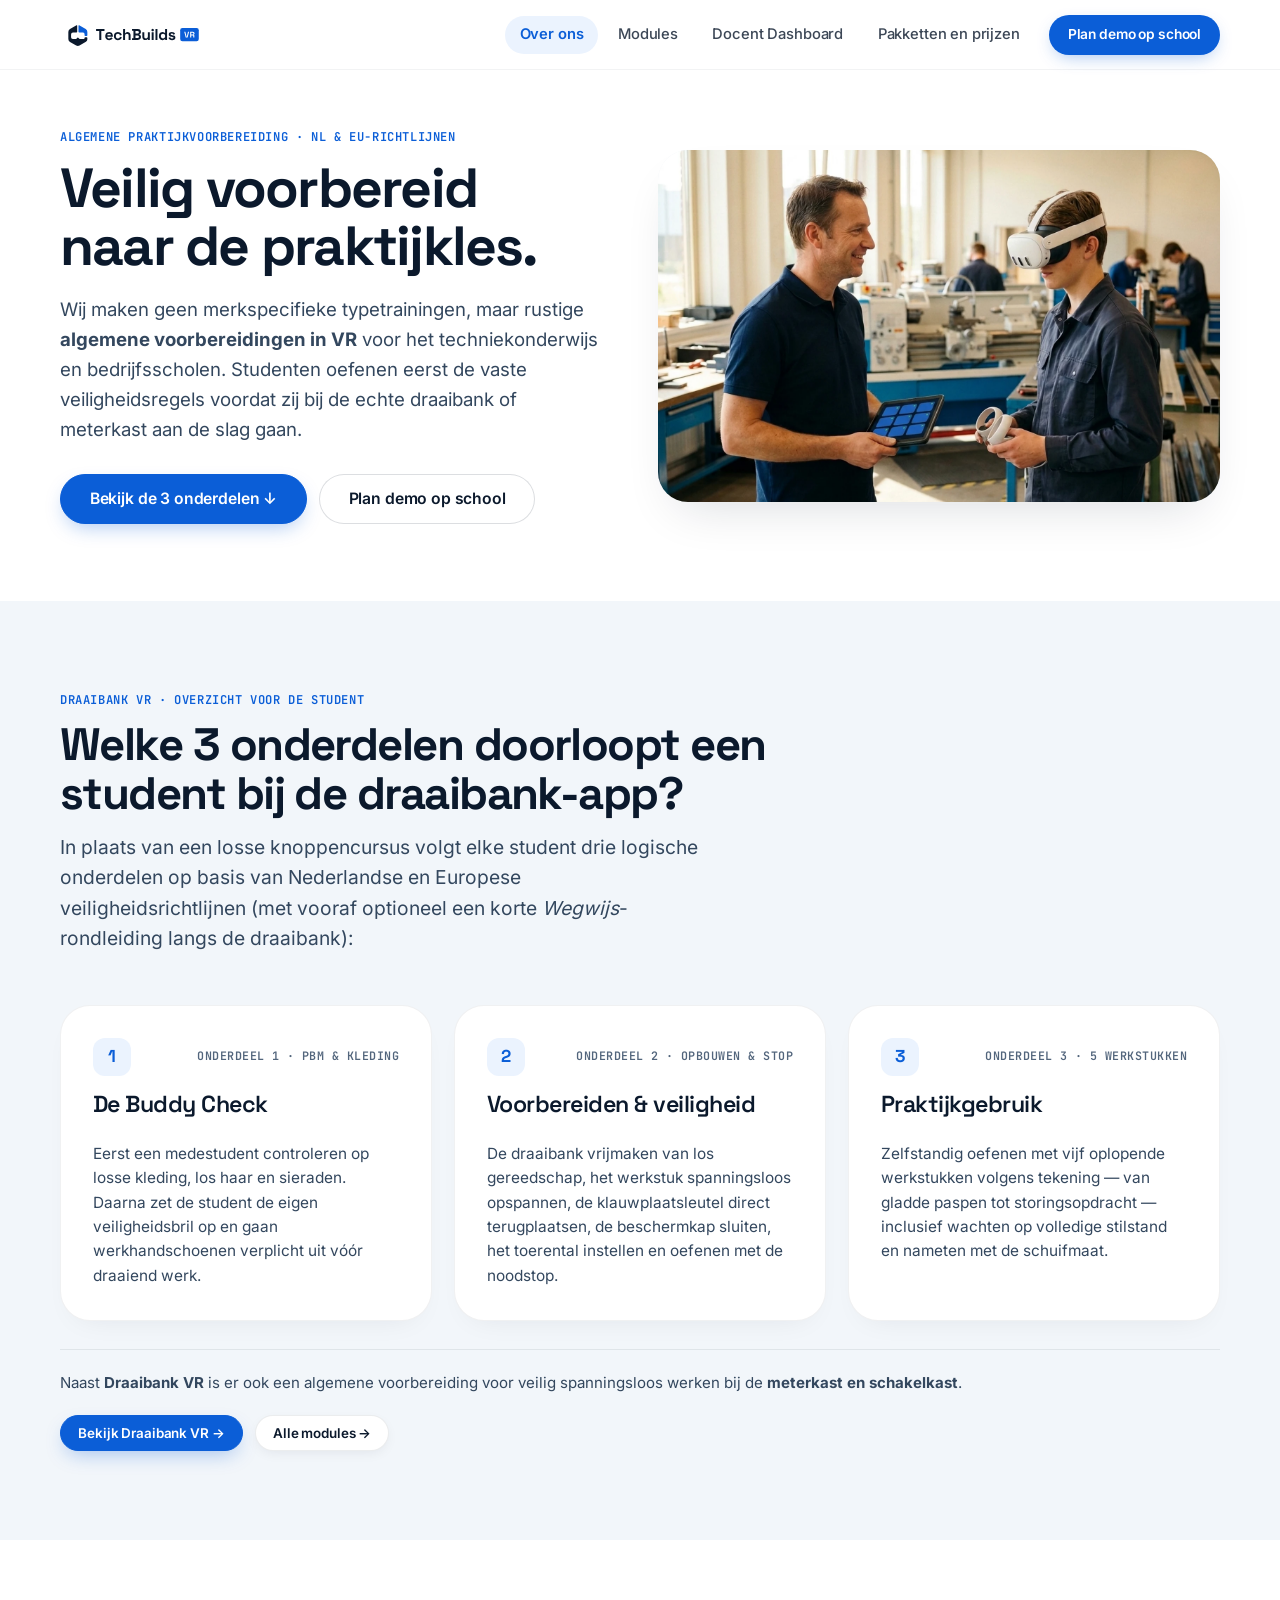
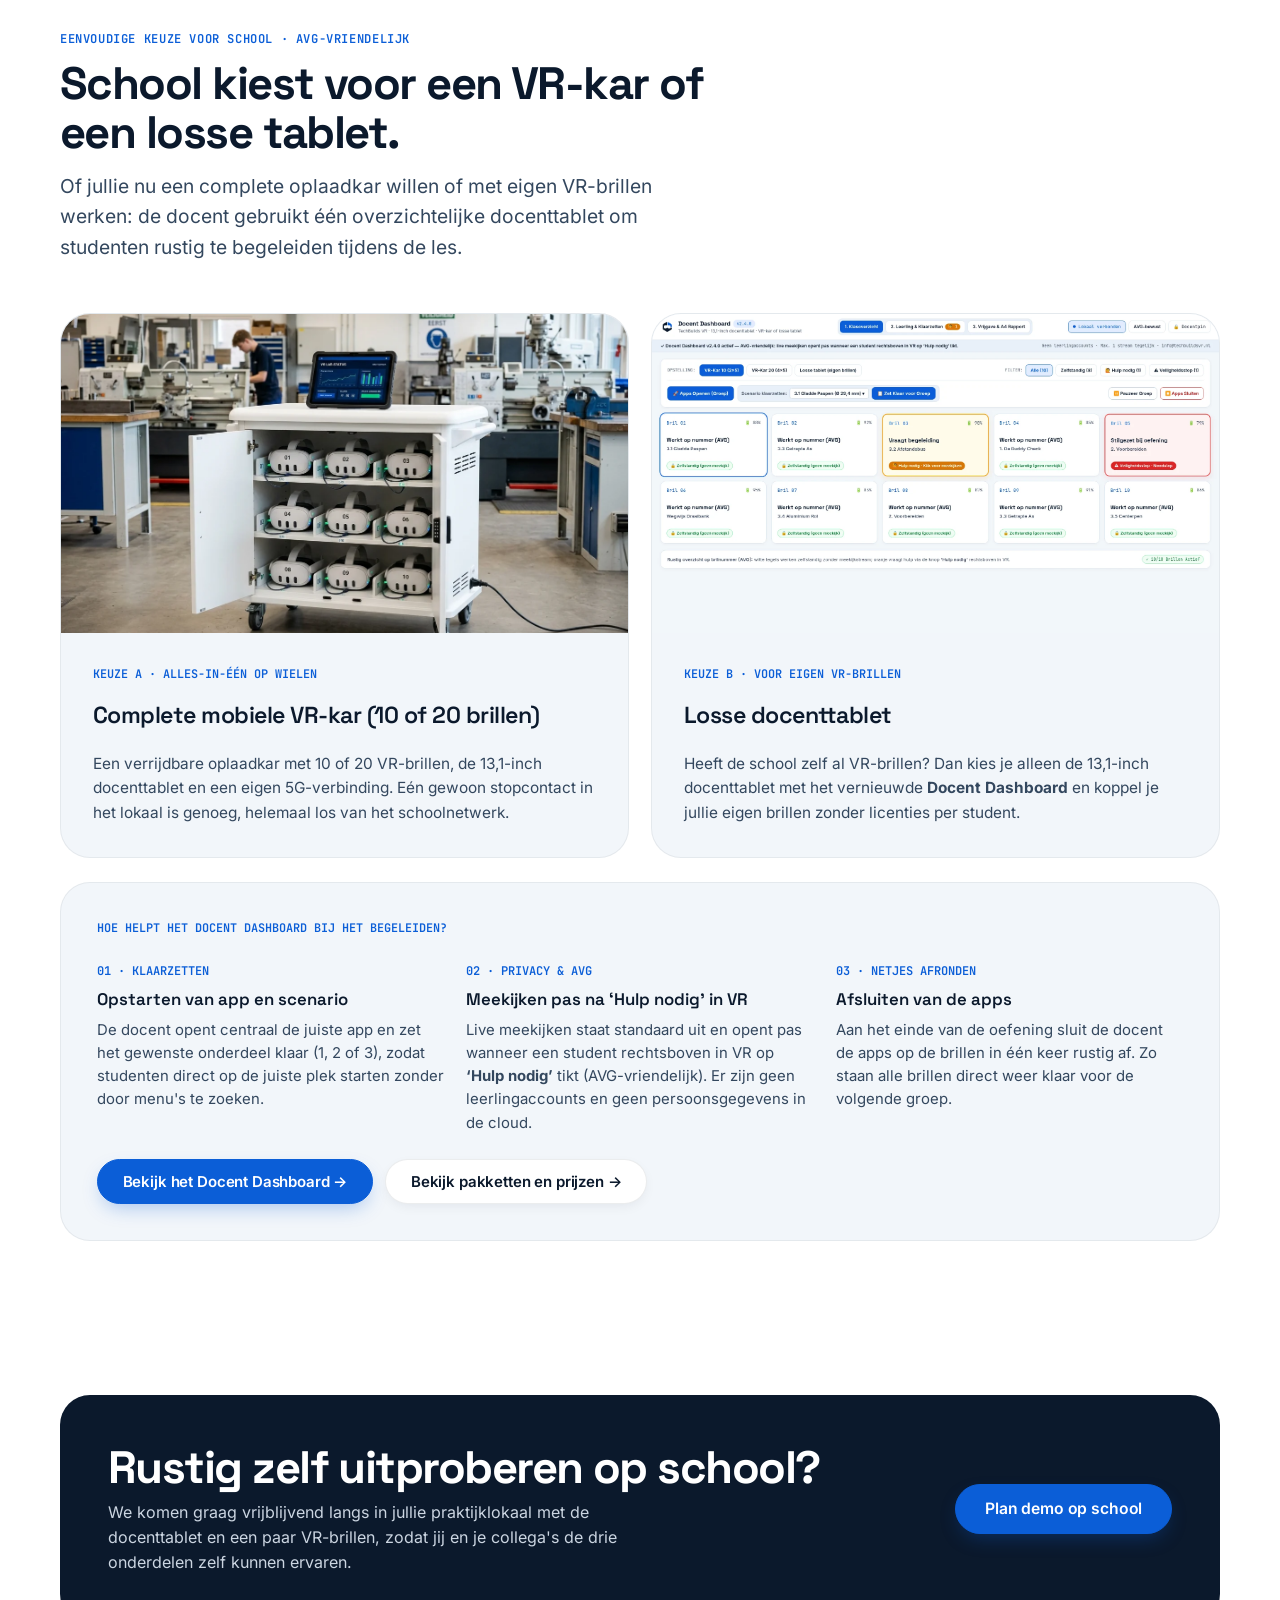
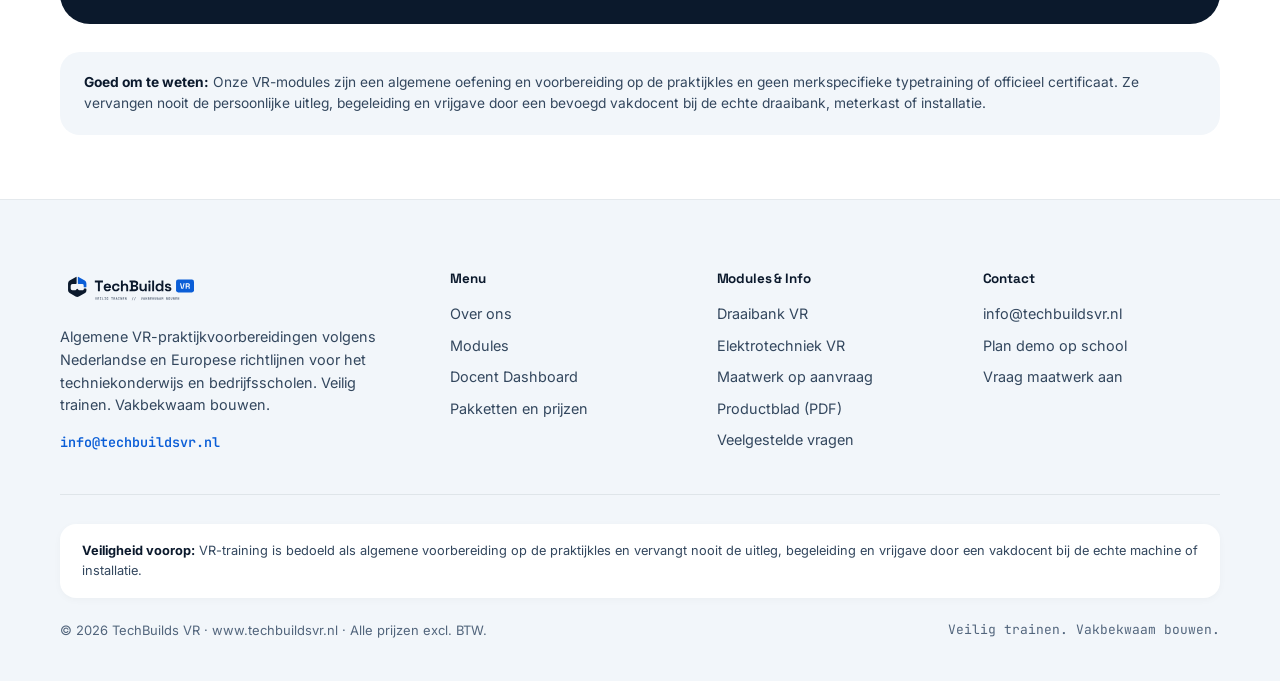
==== commit 43cd871f: "Website v2.5: Docent Dashboard v2.4.0 (lichte 3-tab weergave, AVG 'Hulp nodig' knop in VR & A4 vrijg" ====
--- a/index.html
+++ b/index.html
@@ -29,7 +29,7 @@
           <ul class="nav-links">
             <li><a href="index.html" class="nav-link" aria-current="page" id="navLinkHome">Over ons</a></li>
             <li><a href="modules.html" class="nav-link" id="navLinkModules">Modules</a></li>
-            <li><a href="docentapp-tablet.html" class="nav-link" id="navLinkTablet">Teacher Dashboard</a></li>
+            <li><a href="docentapp-tablet.html" class="nav-link" id="navLinkTablet">Docent Dashboard</a></li>
             <li><a href="prijzen-contact.html" class="nav-link" id="navLinkPrijzen">Pakketten en prijzen</a></li>
           </ul>
         </nav>
@@ -55,7 +55,7 @@
         <ul class="mobile-drawer-list">
           <li><a href="index.html" aria-current="page" id="mobLinkHome">Over ons</a></li>
           <li><a href="modules.html" id="mobLinkModules">Modules</a></li>
-          <li><a href="docentapp-tablet.html" id="mobLinkTablet">Teacher Dashboard</a></li>
+          <li><a href="docentapp-tablet.html" id="mobLinkTablet">Docent Dashboard</a></li>
           <li><a href="prijzen-contact.html" id="mobLinkPrijzen">Pakketten en prijzen</a></li>
         </ul>
         <a href="prijzen-contact.html?onderwerp=demo#aanvraag" class="btn btn-primary" id="mobCtaDemo" style="width:100%;">Plan demo op school</a>
@@ -170,34 +170,34 @@
 
           <article class="school-choice-card">
             <div class="school-choice-media">
-              <img src="assets/img/brand/pakket_regietablet_vr_set.webp" alt="Losse 13,1-inch docenttablet met het Teacher Dashboard voor koppeling met eigen VR-brillen van school" width="1200" height="896" loading="lazy" />
+              <img src="assets/img/dashboard/dashboard_01_klasoverzicht_v2_4.webp" alt="Losse 13,1-inch docenttablet met het nieuwe lichte Docent Dashboard v2.4.0 voor koppeling met eigen VR-brillen van school" width="1600" height="1000" loading="lazy" style="object-position:top center;" />
             </div>
             <div class="school-choice-body">
               <span class="card-step">KEUZE B · VOOR EIGEN VR-BRILLEN</span>
               <h3 class="h3-card">Losse docenttablet</h3>
               <p>
-                Heeft de school zelf al VR-brillen? Dan kies je alleen de 13,1-inch docenttablet met het Teacher Dashboard en koppel je jullie eigen brillen zonder licenties per student.
+                Heeft de school zelf al VR-brillen? Dan kies je alleen de 13,1-inch docenttablet met het vernieuwde <strong>Docent Dashboard</strong> en koppel je jullie eigen brillen zonder licenties per student.
               </p>
             </div>
           </article>
         </div>
 
         <div class="guidance-three-box">
-          <span class="card-step" style="margin:0;">HOE HELPT DE TABLET DE DOCENT BIJ HET BEGELEIDEN?</span>
+          <span class="card-step" style="margin:0;">HOE HELPT HET DOCENT DASHBOARD BIJ HET BEGELEIDEN?</span>
           <div class="guidance-three-grid">
             <div class="guidance-item">
               <span class="mono" style="font-size:0.75rem;color:var(--tb-cobalt);font-weight:600;">01 · KLAARZETTEN</span>
               <h4>Opstarten van app en scenario</h4>
               <p>
-                De docent kiest en start centraal de juiste app en het gewenste onderdeel (1, 2 of 3), zodat studenten direct op de juiste plek beginnen zonder door menu's te zoeken.
+                De docent opent centraal de juiste app en zet het gewenste onderdeel klaar (1, 2 of 3), zodat studenten direct op de juiste plek starten zonder door menu's te zoeken.
               </p>
             </div>
 
             <div class="guidance-item">
               <span class="mono" style="font-size:0.75rem;color:var(--tb-cobalt);font-weight:600;">02 · PRIVACY &amp; AVG</span>
-              <h4>Meekijken indien nodig en gewenst</h4>
-              <p>
-                De docent kijkt alleen mee wanneer begeleiding nodig is én dit gewenst is door de student (AVG-vriendelijk). Er zijn geen leerlingaccounts en er worden geen persoonsgegevens in de cloud bewaard.
+              <h4>Meekijken pas na ‘Hulp nodig’ in VR</h4>
+              <p>
+                Live meekijken staat standaard uit en opent pas wanneer een student rechtsboven in VR op <strong>‘Hulp nodig’</strong> tikt (AVG-vriendelijk). Er zijn geen leerlingaccounts en geen persoonsgegevens in de cloud.
               </p>
             </div>
 
@@ -211,7 +211,7 @@
           </div>
 
           <div class="btn-group" style="margin-top:1.5rem;">
-            <a href="docentapp-tablet.html" class="btn btn-primary" id="homeBtnDashboard">Bekijk het Teacher Dashboard →</a>
+            <a href="docentapp-tablet.html" class="btn btn-primary" id="homeBtnDashboard">Bekijk het Docent Dashboard →</a>
             <a href="prijzen-contact.html" class="btn btn-white" id="homeBtnPrijzen">Bekijk pakketten en prijzen →</a>
           </div>
         </div>
@@ -257,7 +257,7 @@
           <ul class="footer-links">
             <li><a href="index.html">Over ons</a></li>
             <li><a href="modules.html">Modules</a></li>
-            <li><a href="docentapp-tablet.html">Teacher Dashboard</a></li>
+            <li><a href="docentapp-tablet.html">Docent Dashboard</a></li>
             <li><a href="prijzen-contact.html">Pakketten en prijzen</a></li>
           </ul>
         </div>
--- a/assets/css/styles.css
+++ b/assets/css/styles.css
@@ -2989,7 +2989,7 @@
   margin-bottom: 0.15rem;
 }
 
-/* AVG-Toestemmingsstrook in het Teacher Dashboard voorbeeld */
+/* AVG-Toestemmingsstrook in het Docent Dashboard voorbeeld */
 .avg-consent-strip {
   display: flex;
   align-items: center;
@@ -3009,3 +3009,398 @@
   background: rgba(148, 163, 184, 0.12);
   border-color: rgba(148, 163, 184, 0.25);
 }
+
+/* ==========================================================================
+ * V2.5 — DOCENT DASHBOARD V2.4.0 (LICHTE ENGINEERING BLUE BLUEPRINT UI · 3 TABS)
+ * ========================================================================== */
+.hero-photo-tile--dashboard {
+  background-color: #F2F6FA;
+  display: flex;
+  flex-direction: column;
+  justify-content: flex-start;
+  gap: 14px;
+  padding: 16px;
+  min-height: 0;
+  align-self: center;
+  border: 1px solid rgba(11, 25, 44, 0.07);
+}
+
+.hero-photo-tile--dashboard .hero-photo-img {
+  position: relative;
+  inset: auto;
+  width: 100%;
+  height: auto;
+  aspect-ratio: 16 / 10;
+  object-fit: contain;
+  border-radius: 16px;
+  border: 1px solid #DCE6F1;
+  box-shadow: 0 12px 30px -14px rgba(11, 25, 44, 0.16);
+  background: #FFFFFF;
+}
+
+.hero-photo-tile--dashboard .hero-frosted-dock {
+  position: relative;
+  left: auto;
+  right: auto;
+  bottom: auto;
+  background: #FFFFFF;
+  border: 1px solid #DCE6F1;
+  box-shadow: 0 8px 24px -12px rgba(11, 25, 44, 0.10);
+}
+
+.dd-podium-light {
+  background-color: var(--tb-blueprint-paper);
+  border: 1px solid rgba(11, 25, 44, 0.07);
+  border-radius: var(--tb-radius-stage);
+  padding: clamp(1.5rem, 3.2vw, 2.75rem);
+}
+
+.dd-tablet-bezel {
+  background: linear-gradient(145deg, #182940 0%, #0B192C 55%, #15253B 100%);
+  border-radius: 28px;
+  padding: 14px;
+  box-shadow: 0 28px 68px -22px rgba(11, 25, 44, 0.38),
+              inset 0 1px 0 rgba(255, 255, 255, 0.2);
+}
+
+.dd-screen {
+  --dd-bg: #F2F6FA;
+  --dd-card: #FFFFFF;
+  --dd-subtle: #E8F0F8;
+  --dd-border: #DCE6F1;
+  --dd-border-strong: #B8CBE0;
+  --dd-fg: #0B192C;
+  --dd-muted: #475569;
+  --dd-cobalt: #0B5ED7;
+  --dd-cobalt-soft: #E0ECFF;
+  --dd-ok: #15803D;
+  --dd-ok-bg: #F0FDF4;
+  --dd-ok-border: #86EFAC;
+  --dd-warn: #B45309;
+  --dd-warn-bg: #FFFBEB;
+  --dd-warn-border: #F59E0B;
+  --dd-err: #B91C1C;
+  --dd-err-bg: #FEF2F2;
+  --dd-err-border: #EF4444;
+  background: var(--dd-bg);
+  color: var(--dd-fg);
+  border-radius: 18px;
+  overflow: hidden;
+  border: 1px solid rgba(255, 255, 255, 0.14);
+  font-size: 13px;
+  line-height: 1.42;
+}
+
+.dd-screen.is-dark {
+  --dd-bg: #0B1320;
+  --dd-card: #111D30;
+  --dd-subtle: #182842;
+  --dd-border: #243856;
+  --dd-border-strong: #36527A;
+  --dd-fg: #F1F5F9;
+  --dd-muted: #94A3B8;
+  --dd-cobalt: #2563EB;
+  --dd-cobalt-soft: #1E3A6E;
+  --dd-ok: #4ADE80;
+  --dd-ok-bg: #082F1E;
+  --dd-ok-border: #16A34A;
+  --dd-warn: #FBBF24;
+  --dd-warn-bg: #362407;
+  --dd-warn-border: #F59E0B;
+  --dd-err: #F87171;
+  --dd-err-bg: #381115;
+  --dd-err-border: #EF4444;
+}
+
+.dd-topbar {
+  background: var(--dd-card);
+  border-bottom: 1px solid var(--dd-border);
+  padding: 12px 18px;
+  display: flex;
+  align-items: center;
+  justify-content: space-between;
+  gap: 12px;
+  flex-wrap: wrap;
+}
+
+.dd-brand {
+  display: flex;
+  align-items: center;
+  gap: 10px;
+}
+
+.dd-nav-tabs {
+  display: flex;
+  align-items: center;
+  gap: 6px;
+  background: var(--dd-subtle);
+  padding: 4px;
+  border-radius: 11px;
+  border: 1px solid var(--dd-border);
+  flex-wrap: wrap;
+}
+
+.dd-statusbar {
+  background: var(--dd-subtle);
+  border-bottom: 1px solid var(--dd-border);
+  padding: 8px 18px;
+  display: flex;
+  align-items: center;
+  justify-content: space-between;
+  gap: 10px;
+  font-size: 12px;
+  flex-wrap: wrap;
+  transition: background-color 180ms ease;
+}
+
+.dd-statusbar.is-flash {
+  background: var(--dd-cobalt-soft);
+}
+
+.dd-body {
+  padding: 16px 18px;
+}
+
+.dd-card {
+  background: var(--dd-card);
+  border: 1px solid var(--dd-border);
+  border-radius: 12px;
+  box-shadow: 0 1px 3px rgba(11, 25, 44, 0.04);
+}
+
+.dd-pill {
+  appearance: none;
+  border: 1px solid var(--dd-border);
+  background: var(--dd-card);
+  color: var(--dd-fg);
+  border-radius: 8px;
+  padding: 6px 11px;
+  font-family: var(--tb-font-body);
+  font-size: 12px;
+  font-weight: 600;
+  cursor: pointer;
+  display: inline-flex;
+  align-items: center;
+  gap: 6px;
+  transition: border-color 140ms ease, background-color 140ms ease, color 140ms ease;
+}
+
+.dd-pill:hover {
+  border-color: var(--dd-cobalt);
+}
+
+.dd-pill.is-active {
+  background: var(--dd-cobalt);
+  border-color: var(--dd-cobalt);
+  color: #FFFFFF;
+}
+
+.dd-pill.is-soft-active {
+  background: var(--dd-cobalt-soft);
+  border-color: var(--dd-cobalt);
+  color: var(--dd-cobalt);
+}
+
+.dd-screen.is-dark .dd-pill.is-soft-active {
+  color: #93C5FD;
+}
+
+.dd-btn-primary {
+  appearance: none;
+  background: var(--dd-cobalt);
+  color: #FFFFFF;
+  border: 1px solid var(--dd-cobalt);
+  border-radius: 8px;
+  padding: 8px 14px;
+  font-family: var(--tb-font-body);
+  font-size: 12.5px;
+  font-weight: 700;
+  cursor: pointer;
+  display: inline-flex;
+  align-items: center;
+  justify-content: center;
+  gap: 6px;
+}
+
+.dd-btn-primary:hover {
+  filter: brightness(1.06);
+}
+
+.dd-btn-outline {
+  appearance: none;
+  background: var(--dd-card);
+  color: var(--dd-fg);
+  border: 1px solid var(--dd-border-strong);
+  border-radius: 8px;
+  padding: 7px 12px;
+  font-family: var(--tb-font-body);
+  font-size: 12px;
+  font-weight: 600;
+  cursor: pointer;
+  display: inline-flex;
+  align-items: center;
+  justify-content: center;
+  gap: 6px;
+}
+
+.dd-btn-outline:hover {
+  border-color: var(--dd-cobalt);
+}
+
+.dd-btn-warn {
+  appearance: none;
+  background: var(--dd-warn-bg);
+  color: var(--dd-warn);
+  border: 1.5px solid var(--dd-warn-border);
+  border-radius: 8px;
+  padding: 7px 13px;
+  font-family: var(--tb-font-body);
+  font-size: 12px;
+  font-weight: 700;
+  cursor: pointer;
+  display: inline-flex;
+  align-items: center;
+  gap: 6px;
+}
+
+.dd-btn-ok {
+  appearance: none;
+  background: #15803D;
+  color: #FFFFFF;
+  border: 1px solid #15803D;
+  border-radius: 8px;
+  padding: 8px 14px;
+  font-family: var(--tb-font-body);
+  font-size: 12px;
+  font-weight: 700;
+  cursor: pointer;
+  display: inline-flex;
+  align-items: center;
+  gap: 6px;
+}
+
+.dd-badge {
+  display: inline-flex;
+  align-items: center;
+  gap: 4px;
+  font-size: 11px;
+  font-weight: 700;
+  padding: 2px 8px;
+  border-radius: 999px;
+}
+
+.dd-bento-grid {
+  display: grid;
+  grid-template-columns: repeat(5, minmax(0, 1fr));
+  gap: 11px;
+}
+
+.dd-headset-card {
+  appearance: none;
+  text-align: left;
+  width: 100%;
+  font-family: var(--tb-font-body);
+  background: var(--dd-card);
+  border: 1.5px solid var(--dd-border);
+  border-radius: 12px;
+  padding: 12px 13px;
+  color: var(--dd-fg);
+  cursor: pointer;
+  display: flex;
+  flex-direction: column;
+  justify-content: space-between;
+  min-height: 132px;
+  transition: transform 120ms ease, border-color 120ms ease, box-shadow 120ms ease;
+}
+
+.dd-headset-card:hover {
+  border-color: var(--dd-cobalt);
+  transform: translateY(-1px);
+  box-shadow: 0 4px 12px rgba(11, 94, 215, 0.09);
+}
+
+.dd-headset-card.is-help {
+  background: var(--dd-warn-bg);
+  border: 2px solid var(--dd-warn-border);
+  box-shadow: 0 4px 14px rgba(245, 158, 11, 0.16);
+}
+
+.dd-headset-card.is-freeze {
+  background: var(--dd-err-bg);
+  border: 2px solid var(--dd-err-border);
+  box-shadow: 0 4px 14px rgba(239, 68, 68, 0.14);
+}
+
+.dd-headset-card.is-selected {
+  outline: 2px solid var(--dd-cobalt);
+  outline-offset: 1px;
+}
+
+.dd-split-guidance {
+  display: grid;
+  grid-template-columns: 1.58fr 1fr;
+  gap: 14px;
+  align-items: start;
+}
+
+.dd-split-canvases {
+  display: grid;
+  grid-template-columns: 1fr 1.06fr;
+  gap: 10px;
+}
+
+.dd-split-rapport {
+  display: grid;
+  grid-template-columns: 0.96fr 1.54fr;
+  gap: 16px;
+  align-items: start;
+}
+
+.dd-select {
+  background: var(--dd-card);
+  color: var(--dd-fg);
+  border: 1px solid var(--dd-border-strong);
+  border-radius: 7px;
+  padding: 6px 9px;
+  font-family: var(--tb-font-body);
+  font-size: 12px;
+  font-weight: 600;
+}
+
+@media (max-width: 1060px) {
+  .dd-bento-grid {
+    grid-template-columns: repeat(3, minmax(0, 1fr));
+  }
+  .dd-split-guidance,
+  .dd-split-rapport {
+    grid-template-columns: 1fr;
+  }
+}
+
+@media (max-width: 680px) {
+  .dd-bento-grid {
+    grid-template-columns: repeat(2, minmax(0, 1fr));
+  }
+  .dd-split-canvases {
+    grid-template-columns: 1fr;
+  }
+  .dd-tablet-bezel {
+    padding: 8px;
+    border-radius: 20px;
+  }
+  .dd-topbar,
+  .dd-body {
+    padding: 12px;
+  }
+  .hero-photo-tile--dashboard {
+    min-height: 340px;
+    padding: 10px 10px 96px 10px;
+  }
+}
+
+@media (max-width: 440px) {
+  .dd-bento-grid {
+    grid-template-columns: 1fr;
+  }
+}
+
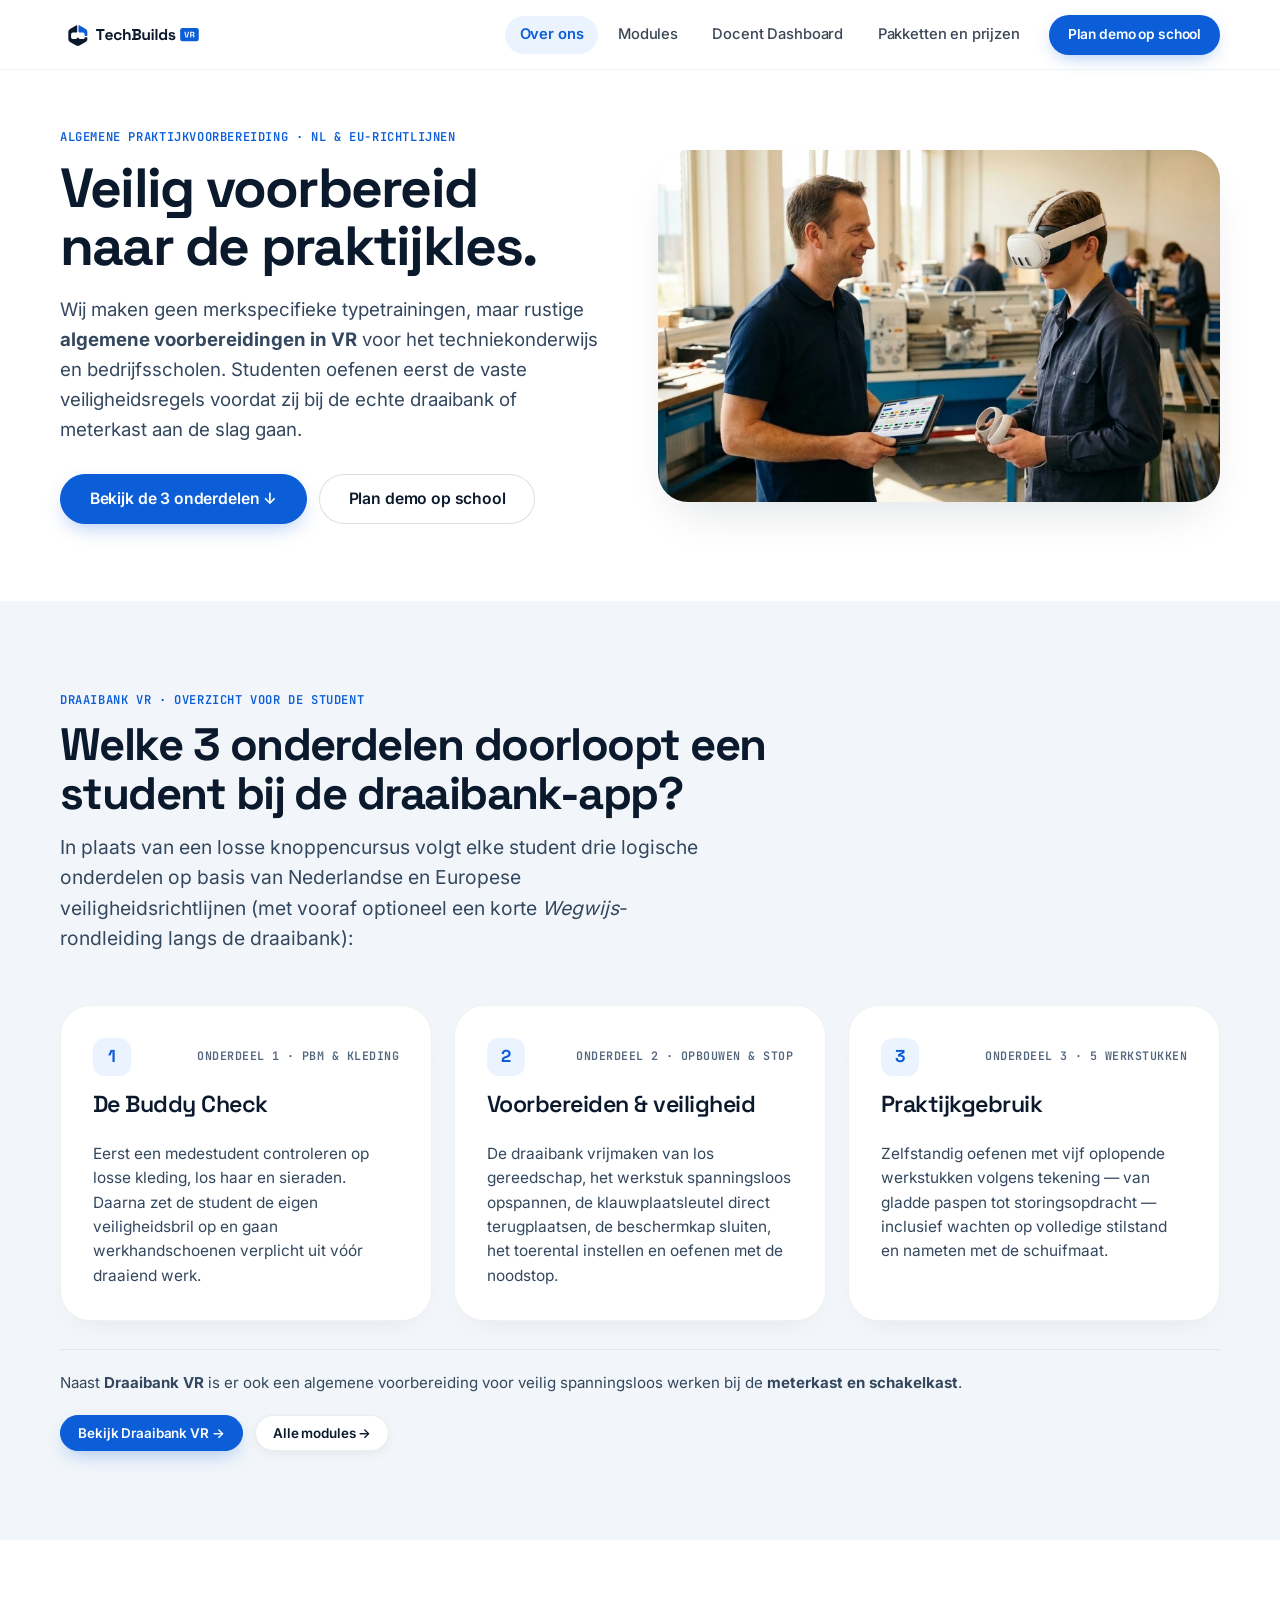
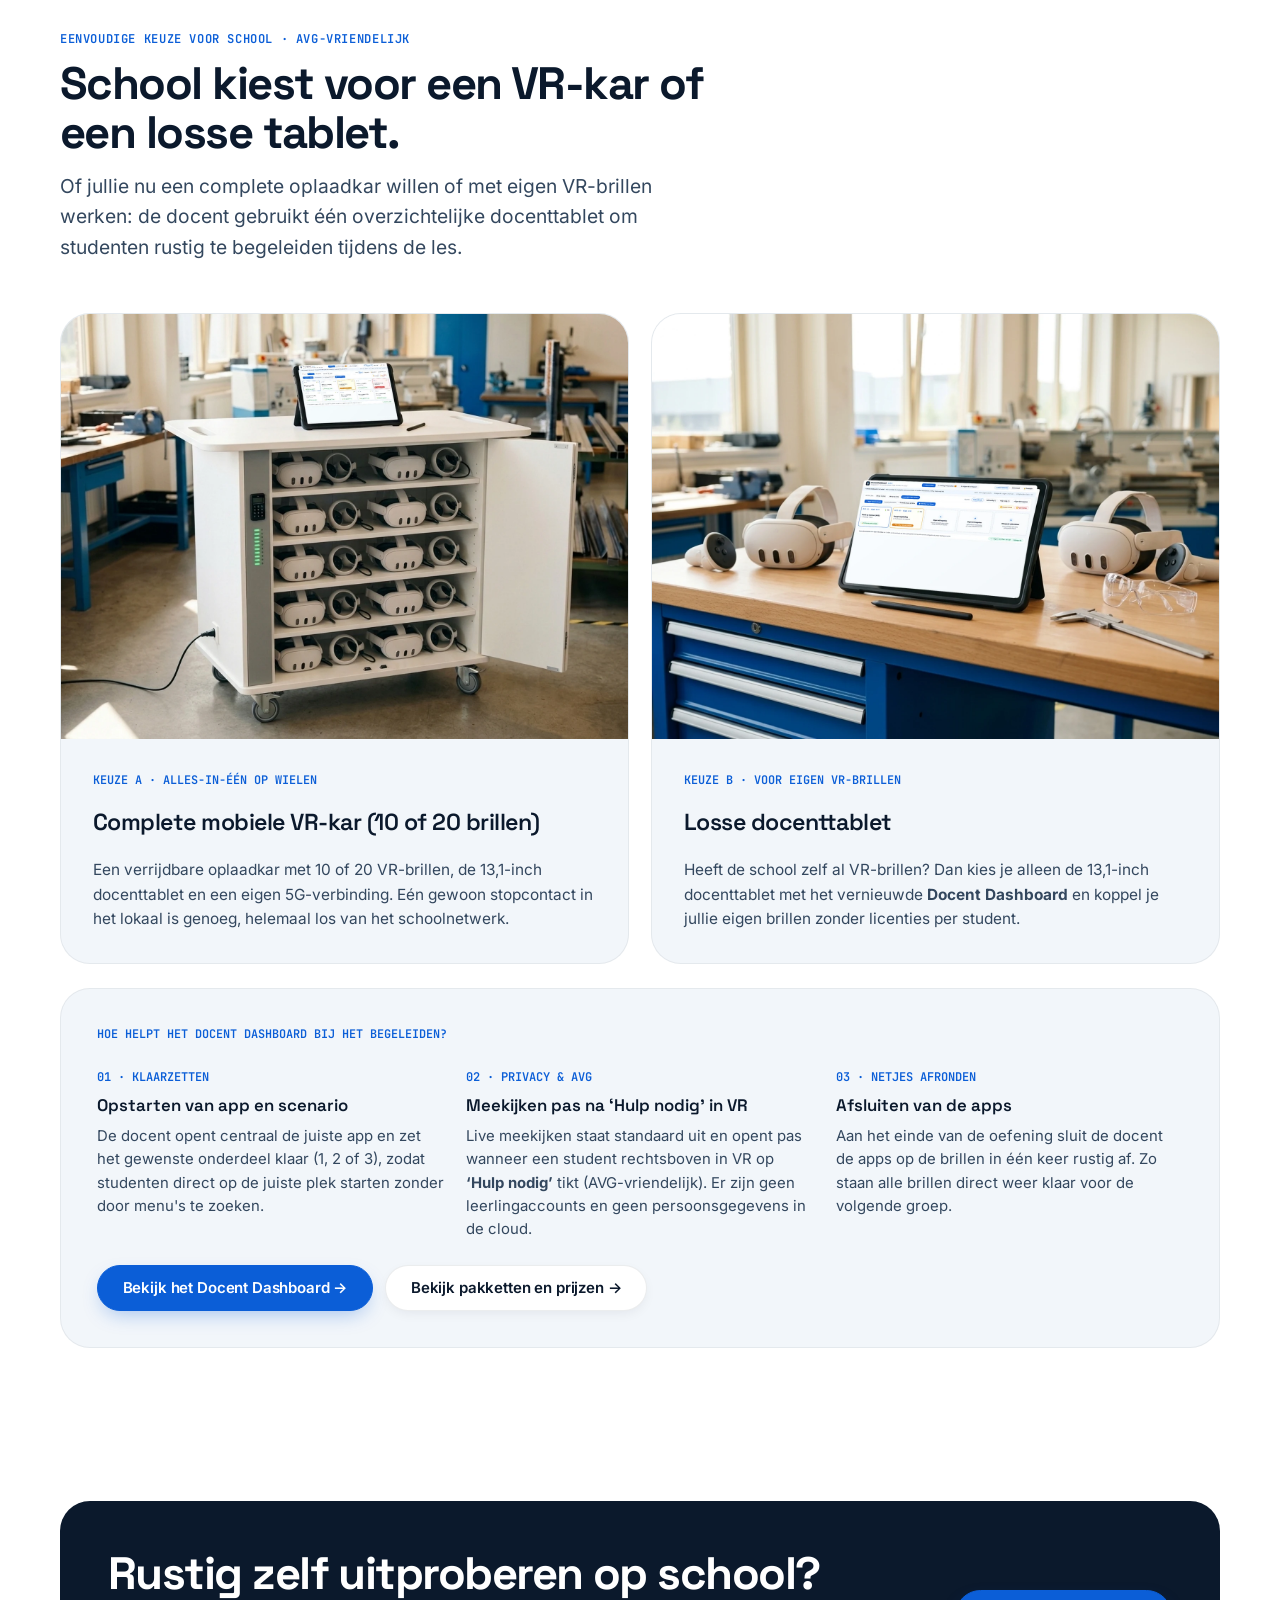
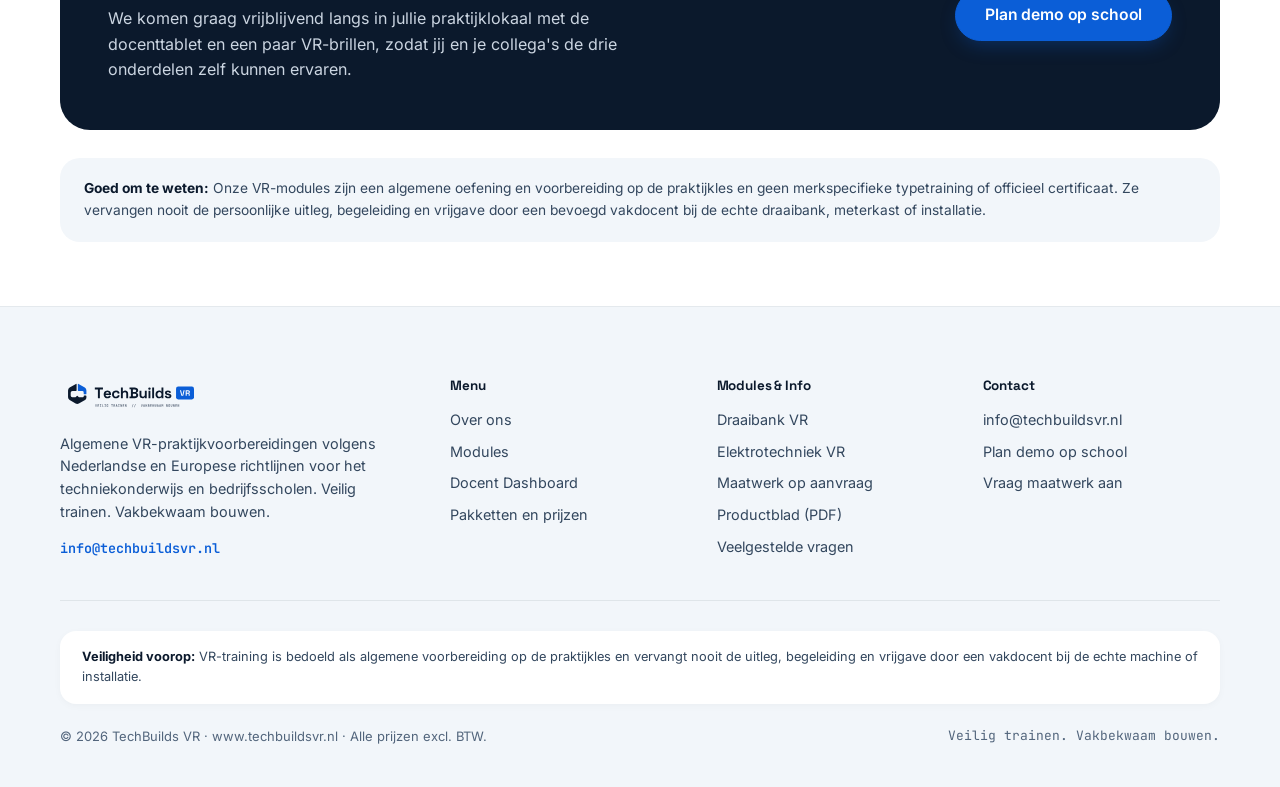
==== commit c9d1df97: "Website v2.6: merkneutrale VR-Kar 10/20 & 13,1-inch docenttablet visuals met kloppende aantallen en " ====
--- a/index.html
+++ b/index.html
@@ -157,7 +157,7 @@
         <div class="choice-two-grid">
           <article class="school-choice-card">
             <div class="school-choice-media">
-              <img src="assets/img/brand/pakket_mobiele_vr_kar_werkplaats.webp" alt="Mobiele VR-kar op wielen met genummerde VR-brillen en docenttablet op één stopcontact" width="1264" height="848" loading="lazy" />
+              <img src="assets/img/hardware/hardware_02_mobiele_vr_kar_10_en_tablet.webp" alt="Verrijdbare mobiele VR-Kar 10 met exact 10 opgeladen VR-brillen, 10 groene laadlampjes, één 230V-stekker en de 13,1-inch docenttablet bovenop" width="1600" height="1200" loading="lazy" />
             </div>
             <div class="school-choice-body">
               <span class="card-step">KEUZE A · ALLES-IN-ÉÉN OP WIELEN</span>
@@ -170,7 +170,7 @@
 
           <article class="school-choice-card">
             <div class="school-choice-media">
-              <img src="assets/img/dashboard/dashboard_01_klasoverzicht_v2_4.webp" alt="Losse 13,1-inch docenttablet met het nieuwe lichte Docent Dashboard v2.4.0 voor koppeling met eigen VR-brillen van school" width="1600" height="1000" loading="lazy" style="object-position:top center;" />
+              <img src="assets/img/hardware/hardware_01_regietablet_13_eigen_brillen.webp" alt="Losse 13,1-inch docenttablet in stevige werkplaatshoes met tekenpen en het lichte Docent Dashboard naast twee eigen VR-brillen op de werkbank" width="1600" height="1200" loading="lazy" />
             </div>
             <div class="school-choice-body">
               <span class="card-step">KEUZE B · VOOR EIGEN VR-BRILLEN</span>
--- a/assets/css/styles.css
+++ b/assets/css/styles.css
@@ -2870,7 +2870,7 @@
 }
 
 .school-choice-media {
-  aspect-ratio: 16 / 9;
+  aspect-ratio: 4 / 3;
   overflow: hidden;
   background-color: var(--tb-steel-mist);
 }
@@ -3404,3 +3404,79 @@
   }
 }
 
+/* ==========================================================================
+ * HARDWARE PAKKETKAARTEN & PRAKTIJKLOKAAL SHOWCASE (v2.6)
+ * ========================================================================== */
+.price-card-visual {
+  margin: -0.35rem -0.35rem 1.15rem -0.35rem;
+  border-radius: calc(var(--tb-radius-bento) - 8px);
+  overflow: hidden;
+  background-color: #FFFFFF;
+  border: 1px solid rgba(11, 25, 44, 0.08);
+  aspect-ratio: 4 / 3;
+}
+
+.price-card-visual img {
+  width: 100%;
+  height: 100%;
+  object-fit: cover;
+  display: block;
+  transition: transform 420ms var(--tb-ease);
+}
+
+.price-card:hover .price-card-visual img {
+  transform: scale(1.02);
+}
+
+.hardware-practice-banner {
+  display: grid;
+  grid-template-columns: 1.25fr 0.75fr;
+  align-items: center;
+  gap: clamp(1.4rem, 2.8vw, 2.4rem);
+  background-color: var(--tb-blueprint-paper);
+  border: 1px solid rgba(11, 25, 44, 0.07);
+  border-radius: var(--tb-radius-bento);
+  padding: clamp(1rem, 2vw, 1.4rem);
+  margin-bottom: 1.65rem;
+}
+
+.hardware-practice-media {
+  border-radius: calc(var(--tb-radius-bento) - 8px);
+  overflow: hidden;
+  aspect-ratio: 16 / 9;
+  background-color: var(--tb-deep-navy);
+  box-shadow: var(--tb-shadow-sm);
+}
+
+.hardware-practice-media img {
+  width: 100%;
+  height: 100%;
+  object-fit: cover;
+  display: block;
+}
+
+.hardware-practice-copy {
+  padding: 0.35rem 0.5rem;
+}
+
+.quote-hardware-preview {
+  margin: 0 0 1.35rem 0;
+  border-radius: var(--tb-radius-card);
+  overflow: hidden;
+  aspect-ratio: 16 / 9;
+  border: 1px solid rgba(11, 25, 44, 0.08);
+  box-shadow: var(--tb-shadow-sm);
+}
+
+.quote-hardware-preview img {
+  width: 100%;
+  height: 100%;
+  object-fit: cover;
+  display: block;
+}
+
+@media (max-width: 900px) {
+  .hardware-practice-banner {
+    grid-template-columns: 1fr;
+  }
+}
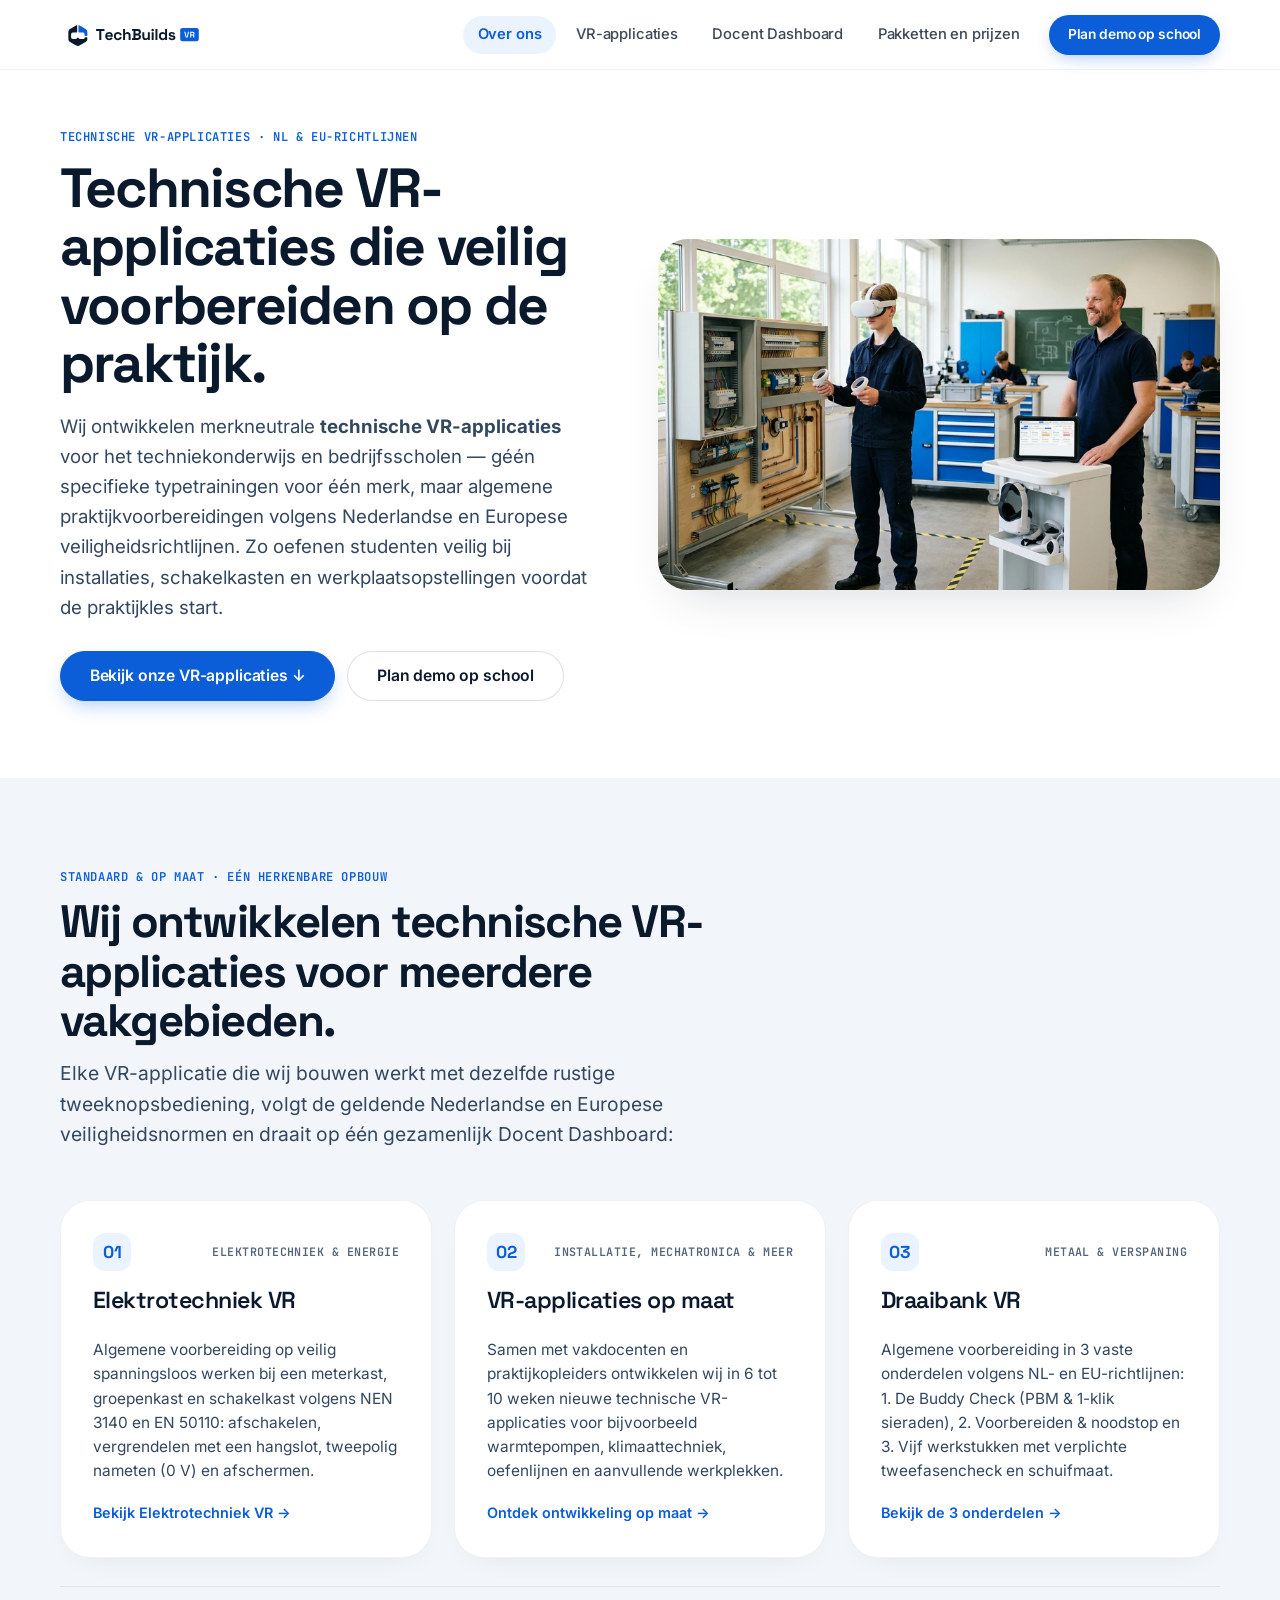
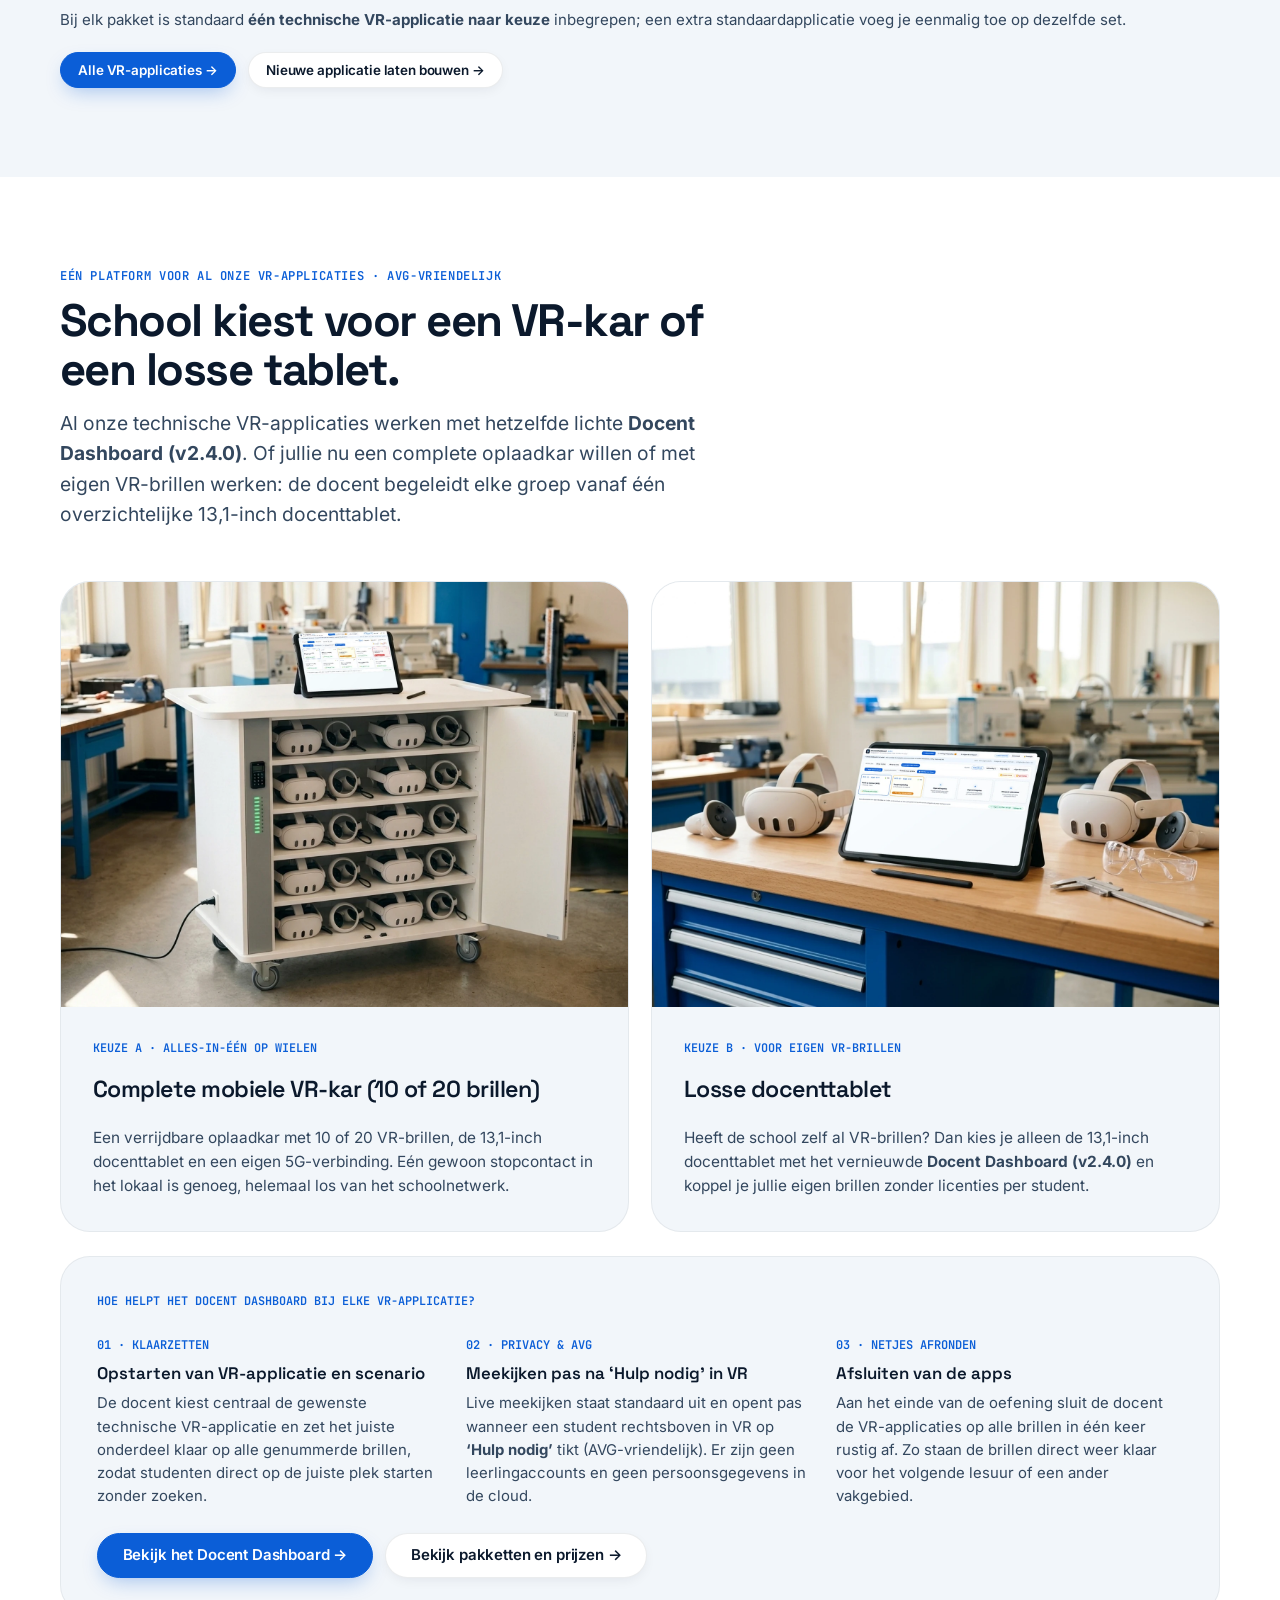
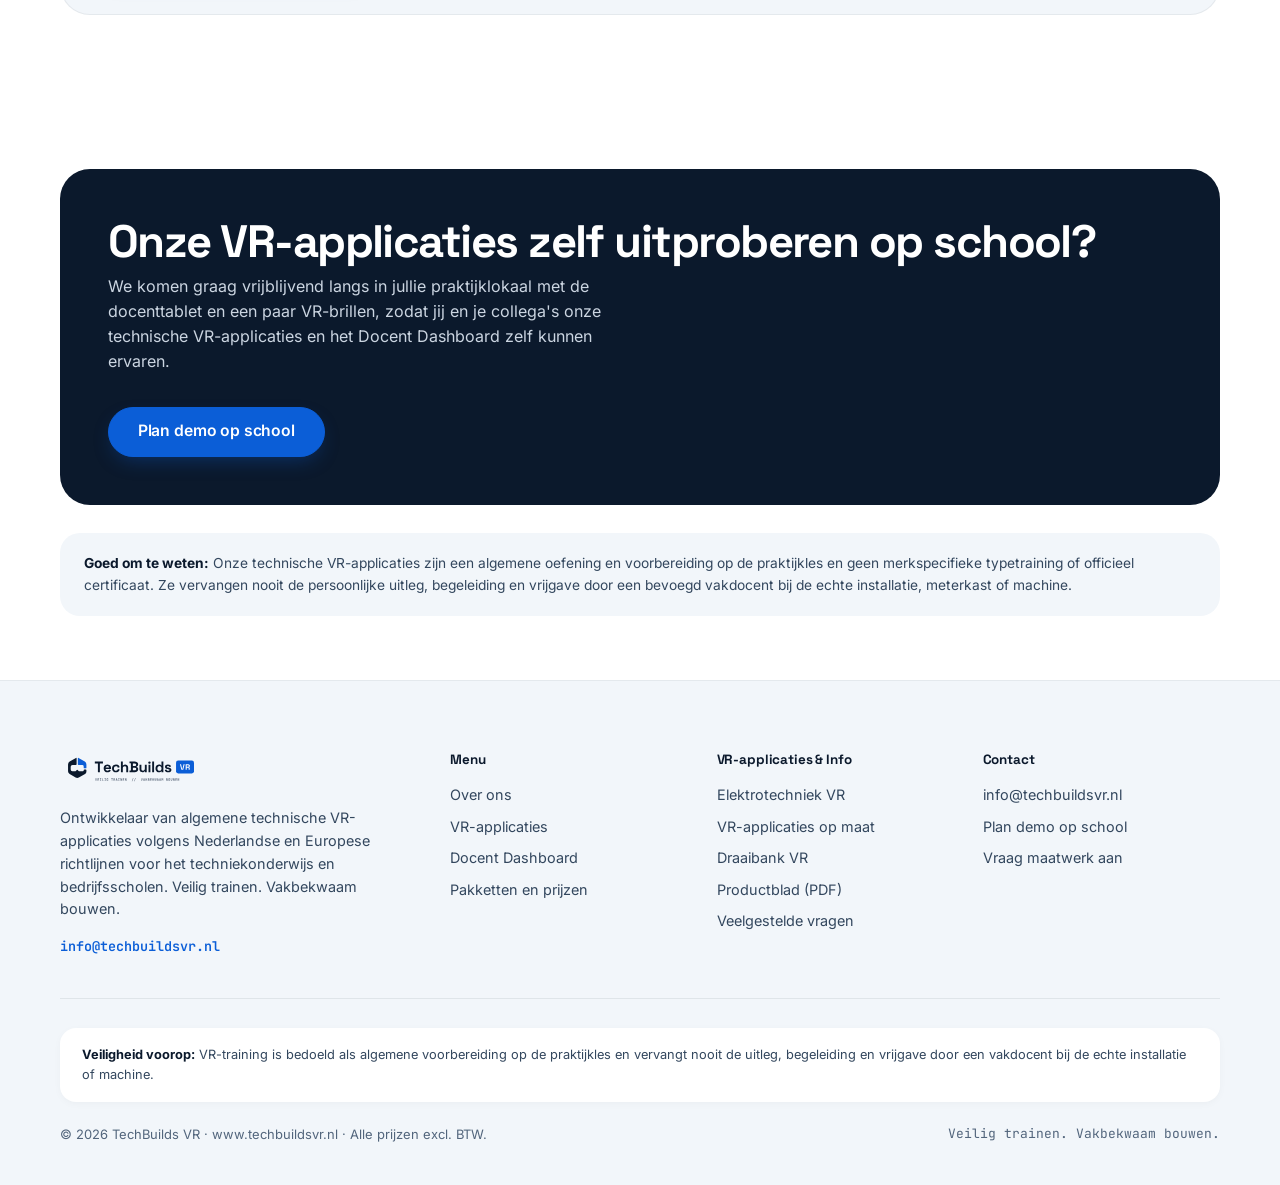
==== commit d810bcc0: "Website v2.7.0: focus op technische VR-applicaties + Draaibank VR v2.5.6 & Docent Dashboard v2.4.0 v" ====
--- a/index.html
+++ b/index.html
@@ -3,10 +3,10 @@
 <head>
   <meta charset="UTF-8" />
   <meta name="viewport" content="width=device-width, initial-scale=1.0" />
-  <title>TechBuilds VR — Veilig trainen. Vakbekwaam bouwen. | Algemene VR-Praktijkvoorbereiding</title>
-  <meta name="description" content="Algemene VR-praktijkvoorbereidingen volgens Nederlandse en Europese richtlijnen. Bekijk de 3 onderdelen van de draaibank-app en kies als school eenvoudig voor een mobiele VR-kar of losse docenttablet." />
-  <meta property="og:title" content="TechBuilds VR — Algemene praktijkvoorbereiding in VR, rustig en overzichtelijk." />
-  <meta property="og:description" content="Geen merkspecifieke typetraining, maar algemene voorbereiding in 3 duidelijke onderdelen. School kiest voor een VR-kar of losse tablet waarmee de docent studenten AVG-vriendelijk begeleidt." />
+  <title>TechBuilds VR — Technische VR-Applicaties voor Onderwijs &amp; Bedrijfsscholen</title>
+  <meta name="description" content="TechBuilds VR ontwikkelt algemene technische VR-applicaties volgens Nederlandse en Europese veiligheidsrichtlijnen — voor onder meer elektrotechniek, installatietechniek, mechatronica en metaalbewerking — inclusief het vernieuwde Docent Dashboard." />
+  <meta property="og:title" content="TechBuilds VR — Technische VR-applicaties voor onderwijs &amp; bedrijfsscholen" />
+  <meta property="og:description" content="Geen merkspecifieke typetrainingen, maar algemene technische VR-applicaties volgens NL- en EU-richtlijnen. School kiest voor een VR-kar of losse tablet waarmee de docent studenten AVG-vriendelijk begeleidt." />
   <meta property="og:image" content="assets/img/logo/OpenGraph_Social_Preview_1200x630.png" />
   <meta property="og:type" content="website" />
   <link rel="icon" type="image/svg+xml" href="assets/img/logo/favicon.svg" />
@@ -28,7 +28,7 @@
         <nav class="nav-center" aria-label="Hoofdmenu">
           <ul class="nav-links">
             <li><a href="index.html" class="nav-link" aria-current="page" id="navLinkHome">Over ons</a></li>
-            <li><a href="modules.html" class="nav-link" id="navLinkModules">Modules</a></li>
+            <li><a href="modules.html" class="nav-link" id="navLinkModules">VR-applicaties</a></li>
             <li><a href="docentapp-tablet.html" class="nav-link" id="navLinkTablet">Docent Dashboard</a></li>
             <li><a href="prijzen-contact.html" class="nav-link" id="navLinkPrijzen">Pakketten en prijzen</a></li>
           </ul>
@@ -54,7 +54,7 @@
       <div class="container">
         <ul class="mobile-drawer-list">
           <li><a href="index.html" aria-current="page" id="mobLinkHome">Over ons</a></li>
-          <li><a href="modules.html" id="mobLinkModules">Modules</a></li>
+          <li><a href="modules.html" id="mobLinkModules">VR-applicaties</a></li>
           <li><a href="docentapp-tablet.html" id="mobLinkTablet">Docent Dashboard</a></li>
           <li><a href="prijzen-contact.html" id="mobLinkPrijzen">Pakketten en prijzen</a></li>
         </ul>
@@ -64,80 +64,83 @@
   </header>
 
   <main id="hoofdinhoud">
-    <!-- Rustige KISS Hero: één duidelijke boodschap + één praktijkfoto -->
+    <!-- Rustige KISS Hero: ontwikkelaar van technische VR-applicaties -->
     <section class="hero-calm" id="over-ons" aria-label="Introductie TechBuilds VR">
       <div class="container hero-calm-grid">
         <div class="hero-calm-copy">
-          <span class="hero-calm-kicker">Algemene praktijkvoorbereiding · NL &amp; EU-richtlijnen</span>
-          <h1 class="hero-calm-title">Veilig voorbereid naar de praktijkles.</h1>
+          <span class="hero-calm-kicker">Technische VR-applicaties · NL &amp; EU-richtlijnen</span>
+          <h1 class="hero-calm-title">Technische VR-applicaties die veilig voorbereiden op de praktijk.</h1>
           <p class="hero-calm-lead">
-            Wij maken geen merkspecifieke typetrainingen, maar rustige <strong>algemene voorbereidingen in VR</strong> voor het techniekonderwijs en bedrijfsscholen. Studenten oefenen eerst de vaste veiligheidsregels voordat zij bij de echte draaibank of meterkast aan de slag gaan.
+            Wij ontwikkelen merkneutrale <strong>technische VR-applicaties</strong> voor het techniekonderwijs en bedrijfsscholen — géén specifieke typetrainingen voor één merk, maar algemene praktijkvoorbereidingen volgens Nederlandse en Europese veiligheidsrichtlijnen. Zo oefenen studenten veilig bij installaties, schakelkasten en werkplaatsopstellingen voordat de praktijkles start.
           </p>
           <div class="btn-group">
-            <a href="#draaibank-onderdelen" class="btn btn-primary btn-lg" id="heroBtnOnderdelen">Bekijk de 3 onderdelen ↓</a>
+            <a href="#vr-applicaties" class="btn btn-primary btn-lg" id="heroBtnOnderdelen">Bekijk onze VR-applicaties ↓</a>
             <a href="prijzen-contact.html?onderwerp=demo#aanvraag" class="btn btn-outline btn-lg" id="heroBtnDemo">Plan demo op school</a>
           </div>
         </div>
 
         <figure class="hero-calm-media">
-          <img src="assets/img/brand/hero_techbuilds_vr_werkplaats.webp" alt="Praktijklokaal waar een student met een VR-bril oefent terwijl de vakdocent rustig begeleidt met een docenttablet" width="1600" height="1200" />
+          <img src="assets/img/brand/hero_techbuilds_vr_werkplaats.webp" alt="Technieklokaal waar een student met een VR-bril oefent voor een schakel- en installatieopstelling terwijl de vakdocent begeleidt met het Docent Dashboard v2.4.0 op de 13,1-inch docenttablet naast de mobiele VR-kar" width="1600" height="1200" />
         </figure>
       </div>
     </section>
 
-    <!-- Blok 1: Welke 3 onderdelen doorloopt een student bij de draaibank-app? -->
-    <section class="section section-paper" id="draaibank-onderdelen" aria-label="De 3 onderdelen van de draaibank-app">
+    <!-- Blok 1: Wij maken technische VR-applicaties voor meerdere vakrichtingen -->
+    <section class="section section-paper" id="vr-applicaties" aria-label="Overzicht van onze technische VR-applicaties">
       <div class="container">
         <div class="section-intro">
-          <span class="section-kicker">Draaibank VR · Overzicht voor de student</span>
-          <h2 class="h2-section">Welke 3 onderdelen doorloopt een student bij de draaibank-app?</h2>
+          <span class="section-kicker">Standaard &amp; op maat · Eén herkenbare opbouw</span>
+          <h2 class="h2-section">Wij ontwikkelen technische VR-applicaties voor meerdere vakgebieden.</h2>
           <p class="lead">
-            In plaats van een losse knoppencursus volgt elke student drie logische onderdelen op basis van Nederlandse en Europese veiligheidsrichtlijnen (met vooraf optioneel een korte <em>Wegwijs</em>-rondleiding langs de draaibank):
+            Elke VR-applicatie die wij bouwen werkt met dezelfde rustige tweeknopsbediening, volgt de geldende Nederlandse en Europese veiligheidsnormen en draait op één gezamenlijk Docent Dashboard:
           </p>
         </div>
 
         <div class="parts-three-grid">
           <article class="part-step-card">
             <div class="part-step-header">
-              <span class="part-step-num">1</span>
-              <span class="part-step-tag">Onderdeel 1 · PBM &amp; kleding</span>
-            </div>
-            <h3 class="h3-card">De Buddy Check</h3>
+              <span class="part-step-num">01</span>
+              <span class="part-step-tag">Elektrotechniek &amp; energie</span>
+            </div>
+            <h3 class="h3-card">Elektrotechniek VR</h3>
             <p>
-              Eerst een medestudent controleren op losse kleding, los haar en sieraden. Daarna zet de student de eigen veiligheidsbril op en gaan werkhandschoenen verplicht uit vóór draaiend werk.
+              Algemene voorbereiding op veilig spanningsloos werken bij een meterkast, groepenkast en schakelkast volgens NEN 3140 en EN 50110: afschakelen, vergrendelen met een hangslot, tweepolig nameten (0 V) en afschermen.
             </p>
+            <a href="training-elektrotechniek.html" class="part-step-link" id="homeCardLinkElektro">Bekijk Elektrotechniek VR →</a>
           </article>
 
           <article class="part-step-card">
             <div class="part-step-header">
-              <span class="part-step-num">2</span>
-              <span class="part-step-tag">Onderdeel 2 · Opbouwen &amp; stop</span>
-            </div>
-            <h3 class="h3-card">Voorbereiden &amp; veiligheid</h3>
+              <span class="part-step-num">02</span>
+              <span class="part-step-tag">Installatie, mechatronica &amp; meer</span>
+            </div>
+            <h3 class="h3-card">VR-applicaties op maat</h3>
             <p>
-              De draaibank vrijmaken van los gereedschap, het werkstuk spanningsloos opspannen, de klauwplaatsleutel direct terugplaatsen, de beschermkap sluiten, het toerental instellen en oefenen met de noodstop.
+              Samen met vakdocenten en praktijkopleiders ontwikkelen wij in 6 tot 10 weken nieuwe technische VR-applicaties voor bijvoorbeeld warmtepompen, klimaattechniek, oefenlijnen en aanvullende werkplekken.
             </p>
+            <a href="maatwerk.html" class="part-step-link" id="homeCardLinkMaatwerk">Ontdek ontwikkeling op maat →</a>
           </article>
 
           <article class="part-step-card">
             <div class="part-step-header">
-              <span class="part-step-num">3</span>
-              <span class="part-step-tag">Onderdeel 3 · 5 werkstukken</span>
-            </div>
-            <h3 class="h3-card">Praktijkgebruik</h3>
+              <span class="part-step-num">03</span>
+              <span class="part-step-tag">Metaal &amp; verspaning</span>
+            </div>
+            <h3 class="h3-card">Draaibank VR</h3>
             <p>
-              Zelfstandig oefenen met vijf oplopende werkstukken volgens tekening — van gladde paspen tot storingsopdracht — inclusief wachten op volledige stilstand en nameten met de schuifmaat.
+              Algemene voorbereiding in 3 vaste onderdelen volgens NL- en EU-richtlijnen: 1. De Buddy Check (PBM &amp; 1-klik sieraden), 2. Voorbereiden &amp; noodstop en 3. Vijf werkstukken met verplichte tweefasencheck en schuifmaat.
             </p>
+            <a href="training-draaibank.html" class="part-step-link" id="homeCardLinkDraaibank">Bekijk de 3 onderdelen →</a>
           </article>
         </div>
 
         <div class="parts-footer-bar">
           <p class="parts-footer-note">
-            Naast <strong>Draaibank VR</strong> is er ook een algemene voorbereiding voor veilig spanningsloos werken bij de <strong>meterkast en schakelkast</strong>.
+            Bij elk pakket is standaard <strong>één technische VR-applicatie naar keuze</strong> inbegrepen; een extra standaardapplicatie voeg je eenmalig toe op dezelfde set.
           </p>
           <div class="btn-group">
-            <a href="training-draaibank.html" class="btn btn-primary btn-sm" id="homeBtnDraaibank">Bekijk Draaibank VR →</a>
-            <a href="modules.html" class="btn btn-white btn-sm" id="homeBtnAllModules">Alle modules →</a>
+            <a href="modules.html" class="btn btn-primary btn-sm" id="homeBtnAllModules">Alle VR-applicaties →</a>
+            <a href="maatwerk.html" class="btn btn-white btn-sm" id="homeBtnMaatwerk">Nieuwe applicatie laten bouwen →</a>
           </div>
         </div>
       </div>
@@ -147,10 +150,10 @@
     <section class="section section-surface" id="kar-of-tablet" aria-label="Keuze voor VR-kar of tablet en begeleiding door de docent">
       <div class="container">
         <div class="section-intro">
-          <span class="section-kicker">Eenvoudige keuze voor school · AVG-vriendelijk</span>
+          <span class="section-kicker">Eén platform voor al onze VR-applicaties · AVG-vriendelijk</span>
           <h2 class="h2-section">School kiest voor een VR-kar of een losse tablet.</h2>
           <p class="lead">
-            Of jullie nu een complete oplaadkar willen of met eigen VR-brillen werken: de docent gebruikt één overzichtelijke docenttablet om studenten rustig te begeleiden tijdens de les.
+            Al onze technische VR-applicaties werken met hetzelfde lichte <strong>Docent Dashboard (v2.4.0)</strong>. Of jullie nu een complete oplaadkar willen of met eigen VR-brillen werken: de docent begeleidt elke groep vanaf één overzichtelijke 13,1-inch docenttablet.
           </p>
         </div>
 
@@ -176,20 +179,20 @@
               <span class="card-step">KEUZE B · VOOR EIGEN VR-BRILLEN</span>
               <h3 class="h3-card">Losse docenttablet</h3>
               <p>
-                Heeft de school zelf al VR-brillen? Dan kies je alleen de 13,1-inch docenttablet met het vernieuwde <strong>Docent Dashboard</strong> en koppel je jullie eigen brillen zonder licenties per student.
+                Heeft de school zelf al VR-brillen? Dan kies je alleen de 13,1-inch docenttablet met het vernieuwde <strong>Docent Dashboard (v2.4.0)</strong> en koppel je jullie eigen brillen zonder licenties per student.
               </p>
             </div>
           </article>
         </div>
 
         <div class="guidance-three-box">
-          <span class="card-step" style="margin:0;">HOE HELPT HET DOCENT DASHBOARD BIJ HET BEGELEIDEN?</span>
+          <span class="card-step" style="margin:0;">HOE HELPT HET DOCENT DASHBOARD BIJ ELKE VR-APPLICATIE?</span>
           <div class="guidance-three-grid">
             <div class="guidance-item">
               <span class="mono" style="font-size:0.75rem;color:var(--tb-cobalt);font-weight:600;">01 · KLAARZETTEN</span>
-              <h4>Opstarten van app en scenario</h4>
-              <p>
-                De docent opent centraal de juiste app en zet het gewenste onderdeel klaar (1, 2 of 3), zodat studenten direct op de juiste plek starten zonder door menu's te zoeken.
+              <h4>Opstarten van VR-applicatie en scenario</h4>
+              <p>
+                De docent kiest centraal de gewenste technische VR-applicatie en zet het juiste onderdeel klaar op alle genummerde brillen, zodat studenten direct op de juiste plek starten zonder zoeken.
               </p>
             </div>
 
@@ -205,7 +208,7 @@
               <span class="mono" style="font-size:0.75rem;color:var(--tb-cobalt);font-weight:600;">03 · NETJES AFRONDEN</span>
               <h4>Afsluiten van de apps</h4>
               <p>
-                Aan het einde van de oefening sluit de docent de apps op de brillen in één keer rustig af. Zo staan alle brillen direct weer klaar voor de volgende groep.
+                Aan het einde van de oefening sluit de docent de VR-applicaties op alle brillen in één keer rustig af. Zo staan de brillen direct weer klaar voor het volgende lesuur of een ander vakgebied.
               </p>
             </div>
           </div>
@@ -223,9 +226,9 @@
       <div class="container">
         <div class="calm-cta-card" style="margin-bottom:1.75rem;">
           <div>
-            <h2 class="h2-section">Rustig zelf uitproberen op school?</h2>
+            <h2 class="h2-section">Onze VR-applicaties zelf uitproberen op school?</h2>
             <p>
-              We komen graag vrijblijvend langs in jullie praktijklokaal met de docenttablet en een paar VR-brillen, zodat jij en je collega's de drie onderdelen zelf kunnen ervaren.
+              We komen graag vrijblijvend langs in jullie praktijklokaal met de docenttablet en een paar VR-brillen, zodat jij en je collega's onze technische VR-applicaties en het Docent Dashboard zelf kunnen ervaren.
             </p>
           </div>
           <div class="btn-group">
@@ -234,7 +237,7 @@
         </div>
 
         <div class="ac24-notice">
-          <strong>Goed om te weten:</strong> Onze VR-modules zijn een algemene oefening en voorbereiding op de praktijkles en geen merkspecifieke typetraining of officieel certificaat. Ze vervangen nooit de persoonlijke uitleg, begeleiding en vrijgave door een bevoegd vakdocent bij de echte draaibank, meterkast of installatie.
+          <strong>Goed om te weten:</strong> Onze technische VR-applicaties zijn een algemene oefening en voorbereiding op de praktijkles en geen merkspecifieke typetraining of officieel certificaat. Ze vervangen nooit de persoonlijke uitleg, begeleiding en vrijgave door een bevoegd vakdocent bij de echte installatie, meterkast of machine.
         </div>
       </div>
     </section>
@@ -247,7 +250,7 @@
         <div>
           <img src="assets/img/logo/TechBuildsVR_Logo_With_Tagline.svg" alt="TechBuilds VR — Veilig trainen. Vakbekwaam bouwen." class="footer-logo" width="140" height="42" />
           <p style="margin:0 0 0.65rem 0;font-size:0.9rem;color:var(--tb-text-secondary);max-width:40ch;">
-            Algemene VR-praktijkvoorbereidingen volgens Nederlandse en Europese richtlijnen voor het techniekonderwijs en bedrijfsscholen. Veilig trainen. Vakbekwaam bouwen.
+            Ontwikkelaar van algemene technische VR-applicaties volgens Nederlandse en Europese richtlijnen voor het techniekonderwijs en bedrijfsscholen. Veilig trainen. Vakbekwaam bouwen.
           </p>
           <a href="mailto:info@techbuildsvr.nl" class="mono" style="font-size:0.84rem;font-weight:600;color:var(--tb-cobalt);" id="footerMailLink">info@techbuildsvr.nl</a>
         </div>
@@ -256,18 +259,18 @@
           <h3 class="footer-heading">Menu</h3>
           <ul class="footer-links">
             <li><a href="index.html">Over ons</a></li>
-            <li><a href="modules.html">Modules</a></li>
+            <li><a href="modules.html">VR-applicaties</a></li>
             <li><a href="docentapp-tablet.html">Docent Dashboard</a></li>
             <li><a href="prijzen-contact.html">Pakketten en prijzen</a></li>
           </ul>
         </div>
 
         <div>
-          <h3 class="footer-heading">Modules &amp; Info</h3>
+          <h3 class="footer-heading">VR-applicaties &amp; Info</h3>
           <ul class="footer-links">
+            <li><a href="training-elektrotechniek.html">Elektrotechniek VR</a></li>
+            <li><a href="maatwerk.html">VR-applicaties op maat</a></li>
             <li><a href="training-draaibank.html">Draaibank VR</a></li>
-            <li><a href="training-elektrotechniek.html">Elektrotechniek VR</a></li>
-            <li><a href="maatwerk.html">Maatwerk op aanvraag</a></li>
             <li><a href="assets/docs/Productblad_TechBuilds_VR_v1.1.pdf" target="_blank" rel="noopener">Productblad (PDF)</a></li>
             <li><a href="prijzen-contact.html#faq">Veelgestelde vragen</a></li>
           </ul>
@@ -284,7 +287,7 @@
       </div>
 
       <div class="footer-ac24">
-        <strong>Veiligheid voorop:</strong> VR-training is bedoeld als algemene voorbereiding op de praktijkles en vervangt nooit de uitleg, begeleiding en vrijgave door een vakdocent bij de echte machine of installatie.
+        <strong>Veiligheid voorop:</strong> VR-training is bedoeld als algemene voorbereiding op de praktijkles en vervangt nooit de uitleg, begeleiding en vrijgave door een vakdocent bij de echte installatie of machine.
       </div>
 
       <div class="footer-bottom">
@@ -297,7 +300,7 @@
   <!-- Mobiele Snelbalk (< 900px) -->
   <div class="mobile-sticky-bar no-print" id="mobileStickyBar">
     <div class="mobile-sticky-copy">
-      TechBuilds VR
+      TechBuilds VR · Technische VR-apps
       <span>VR-kar of losse docenttablet</span>
     </div>
     <a href="prijzen-contact.html?onderwerp=demo#aanvraag" class="btn btn-primary btn-sm" id="mobileStickyDemoBtn">Plan demo</a>
--- a/assets/css/styles.css
+++ b/assets/css/styles.css
@@ -3393,8 +3393,8 @@
     padding: 12px;
   }
   .hero-photo-tile--dashboard {
-    min-height: 340px;
-    padding: 10px 10px 96px 10px;
+    min-height: 0;
+    padding: 12px;
   }
 }
 
@@ -3480,3 +3480,56 @@
     grid-template-columns: 1fr;
   }
 }
+
+/* ==========================================================================
+ * V2.7 — MULTI-APPLICATIE KAARTLINKS & MODULE-STUDIO SUBWEERGAVEN (APK V2.5.6)
+ * ========================================================================== */
+.part-step-link {
+  margin-top: auto;
+  padding-top: 0.5rem;
+  font-size: 0.9rem;
+  font-weight: 600;
+  color: var(--tb-cobalt);
+  display: inline-flex;
+  align-items: center;
+  gap: 0.3rem;
+}
+
+.part-step-link:hover {
+  color: var(--tb-cobalt-strong);
+}
+
+.studio-subview-bar {
+  display: flex;
+  align-items: center;
+  gap: 0.4rem;
+  flex-wrap: wrap;
+  margin-top: 0.65rem;
+}
+
+.studio-subview-pill {
+  appearance: none;
+  border: 1px solid rgba(11, 25, 44, 0.12);
+  background: #FFFFFF;
+  color: var(--tb-deep-navy);
+  border-radius: var(--tb-radius-pill);
+  padding: 0.34rem 0.78rem;
+  font-family: var(--tb-font-body);
+  font-size: 0.77rem;
+  font-weight: 600;
+  cursor: pointer;
+  transition: all var(--tb-duration-fast) var(--tb-ease);
+}
+
+.studio-subview-pill:hover {
+  border-color: var(--tb-cobalt);
+  color: var(--tb-cobalt);
+}
+
+.studio-subview-pill.is-active {
+  background: var(--tb-cobalt);
+  border-color: var(--tb-cobalt);
+  color: #FFFFFF;
+  box-shadow: 0 4px 10px -3px rgba(11, 94, 215, 0.34);
+}
+
